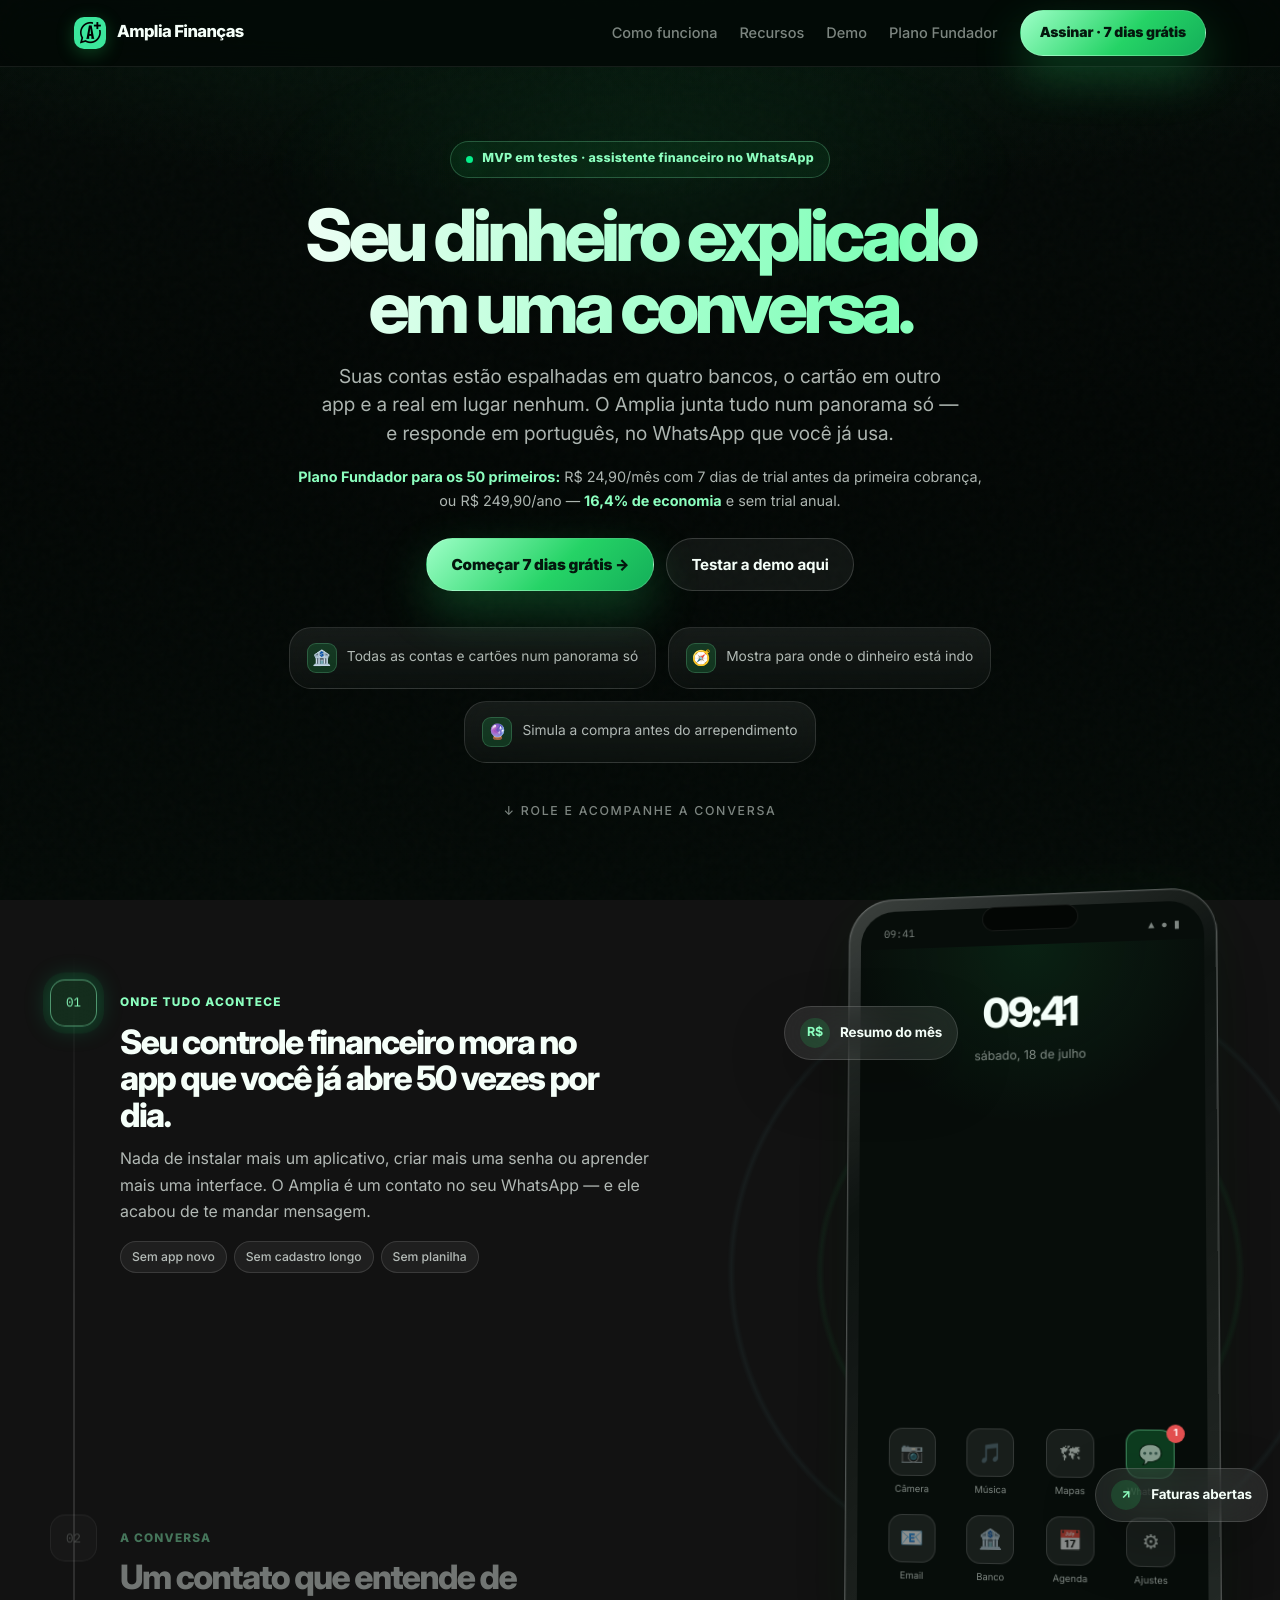
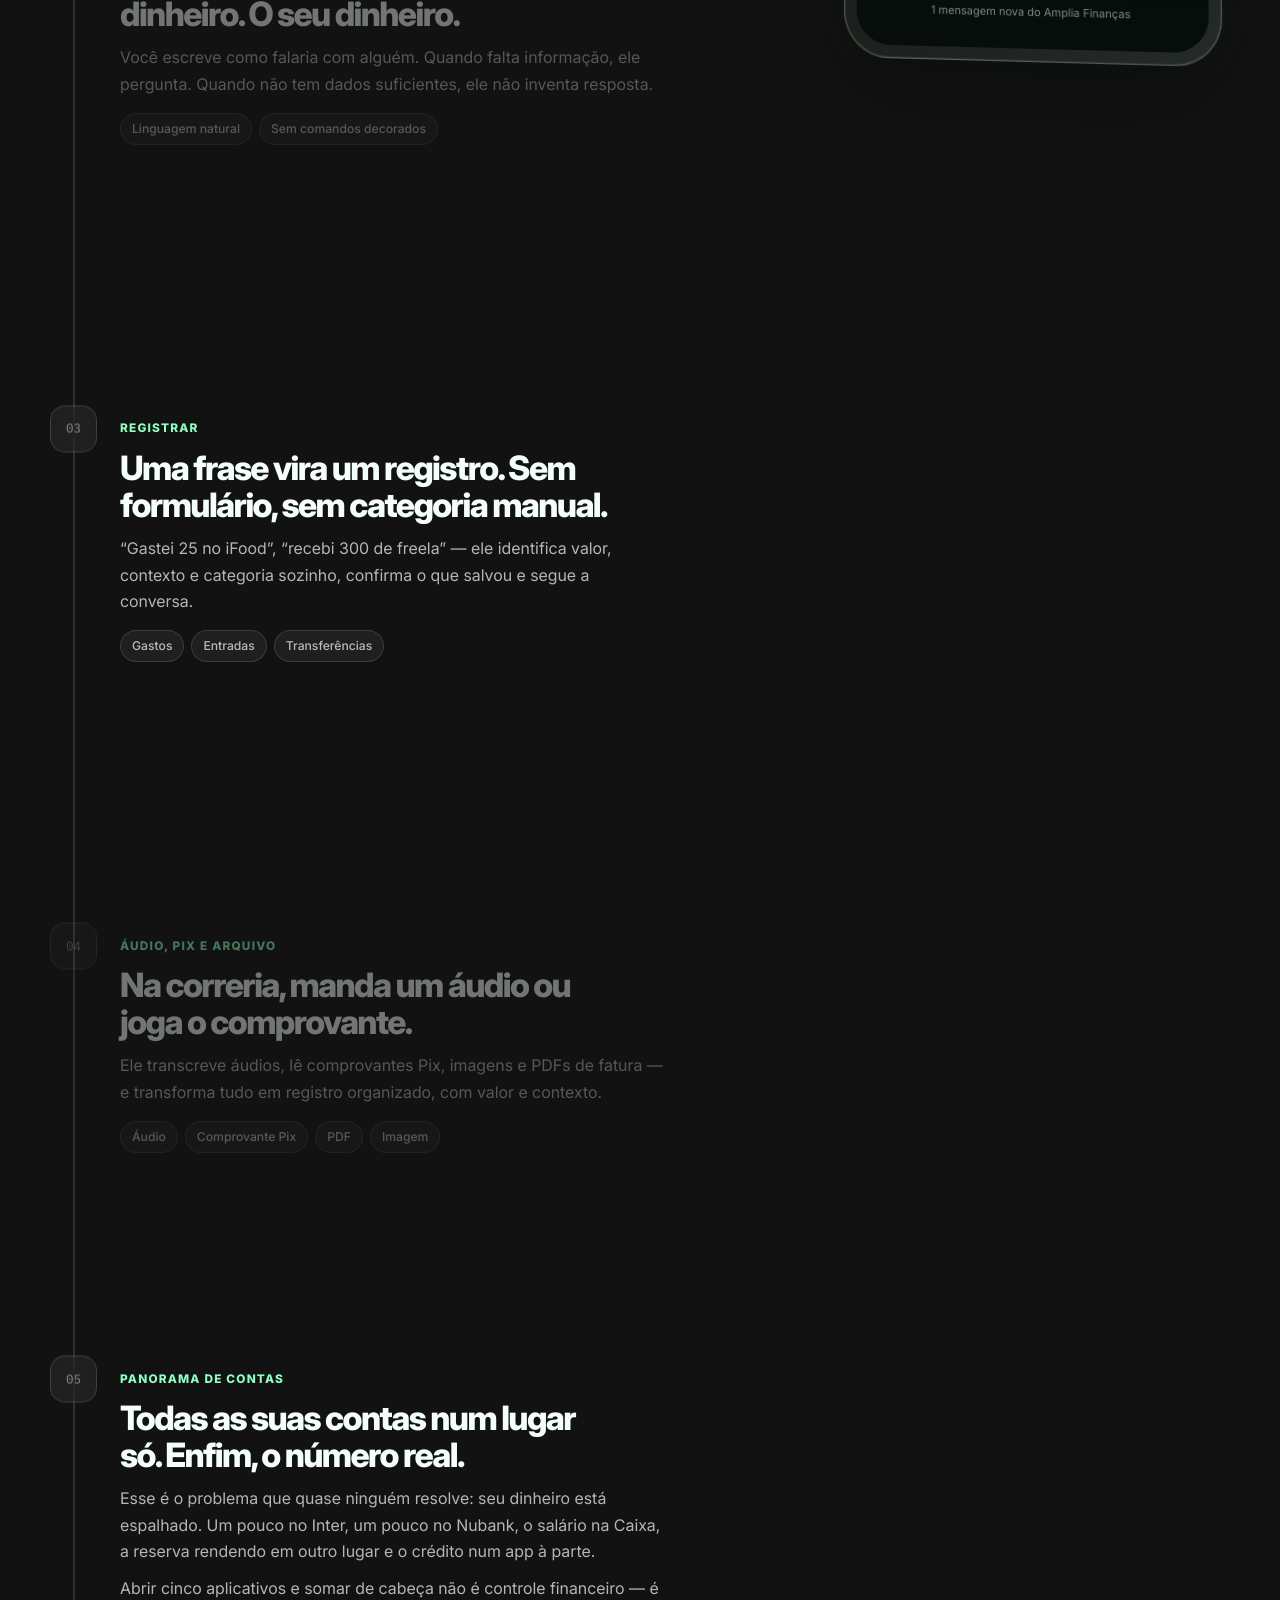
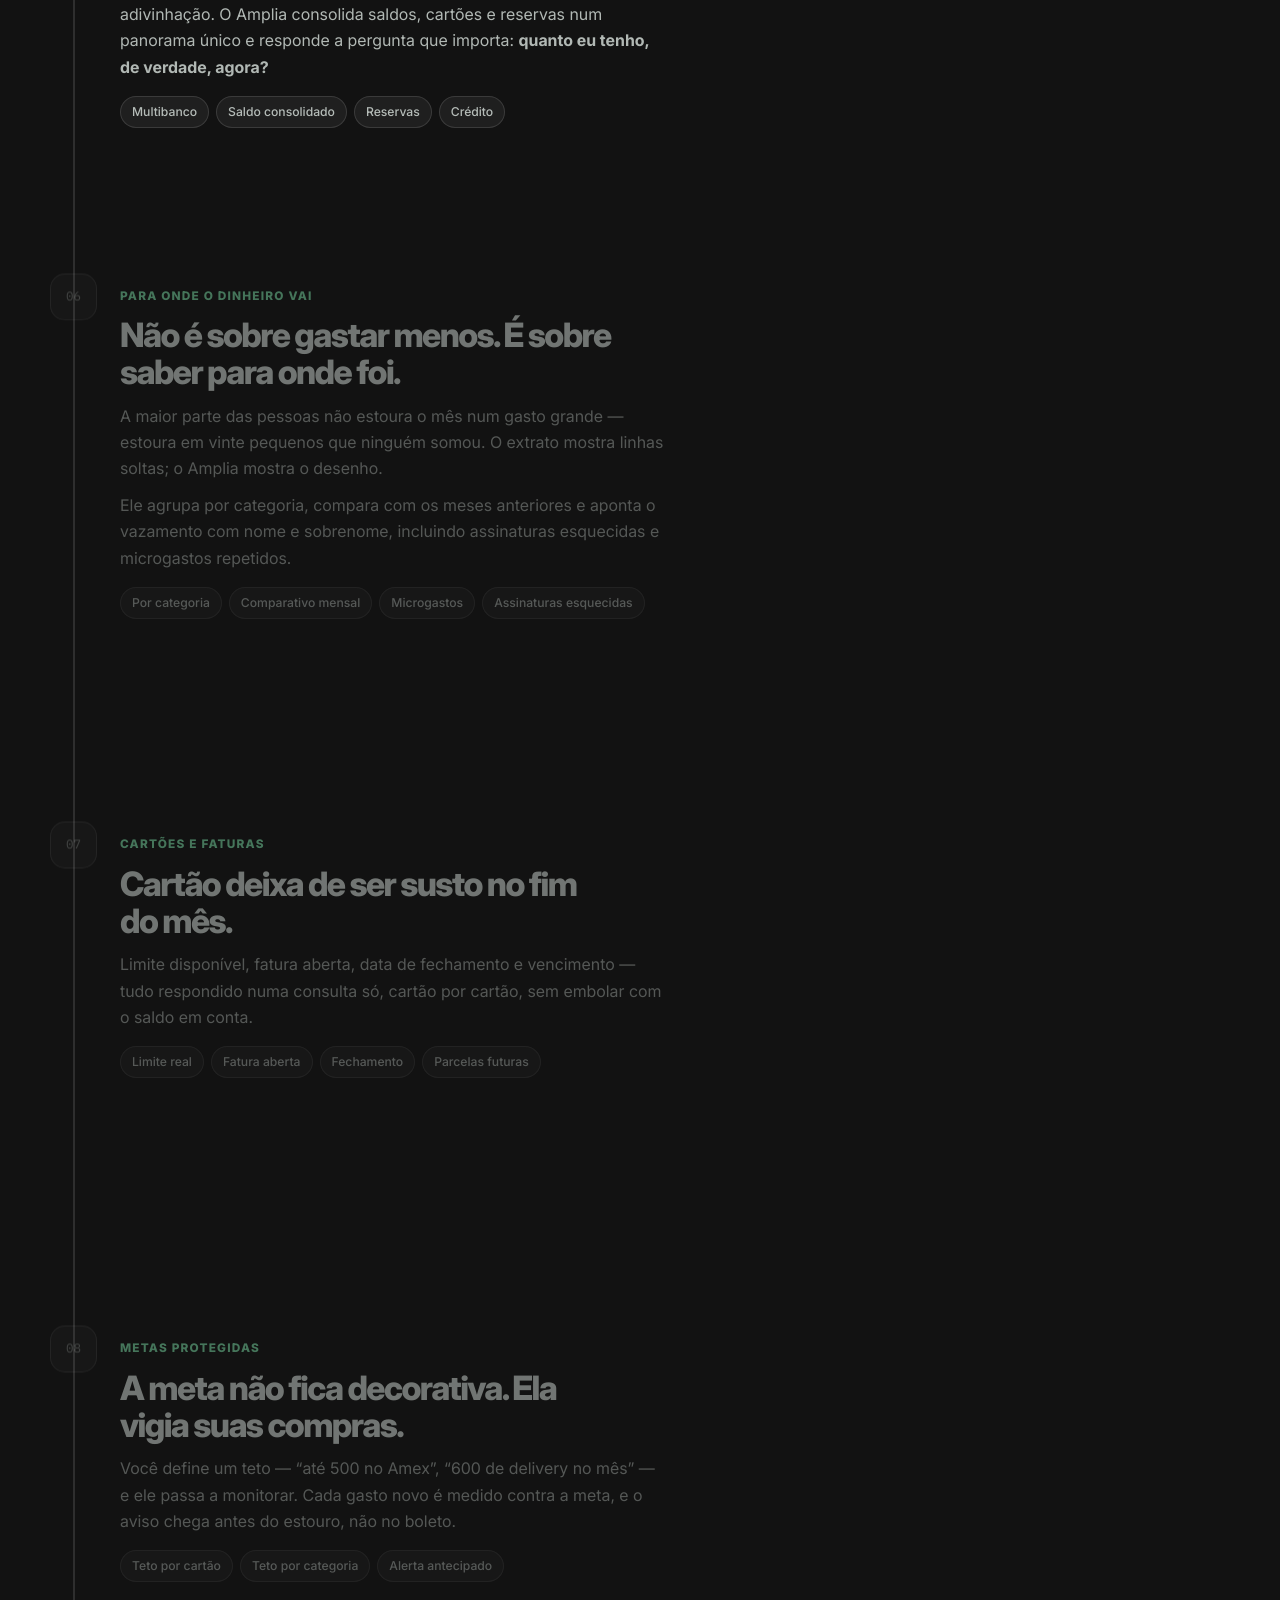
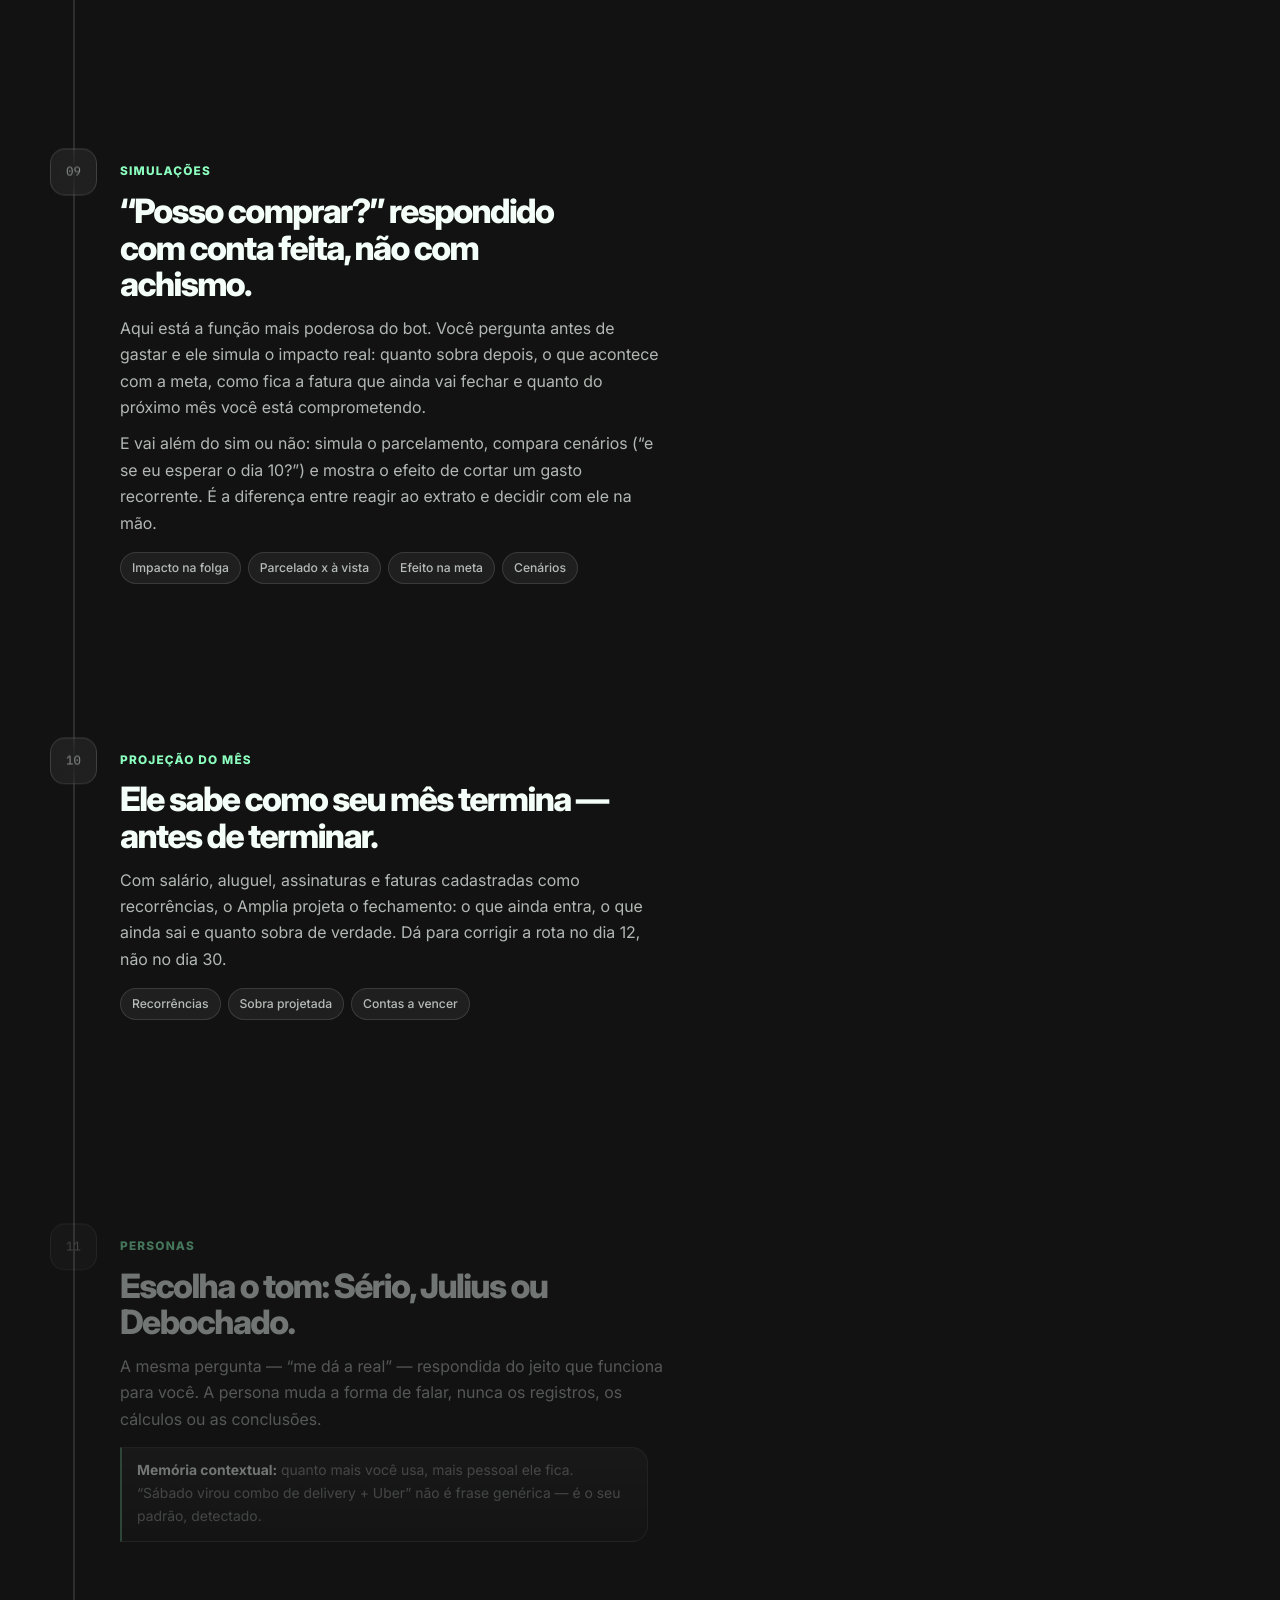
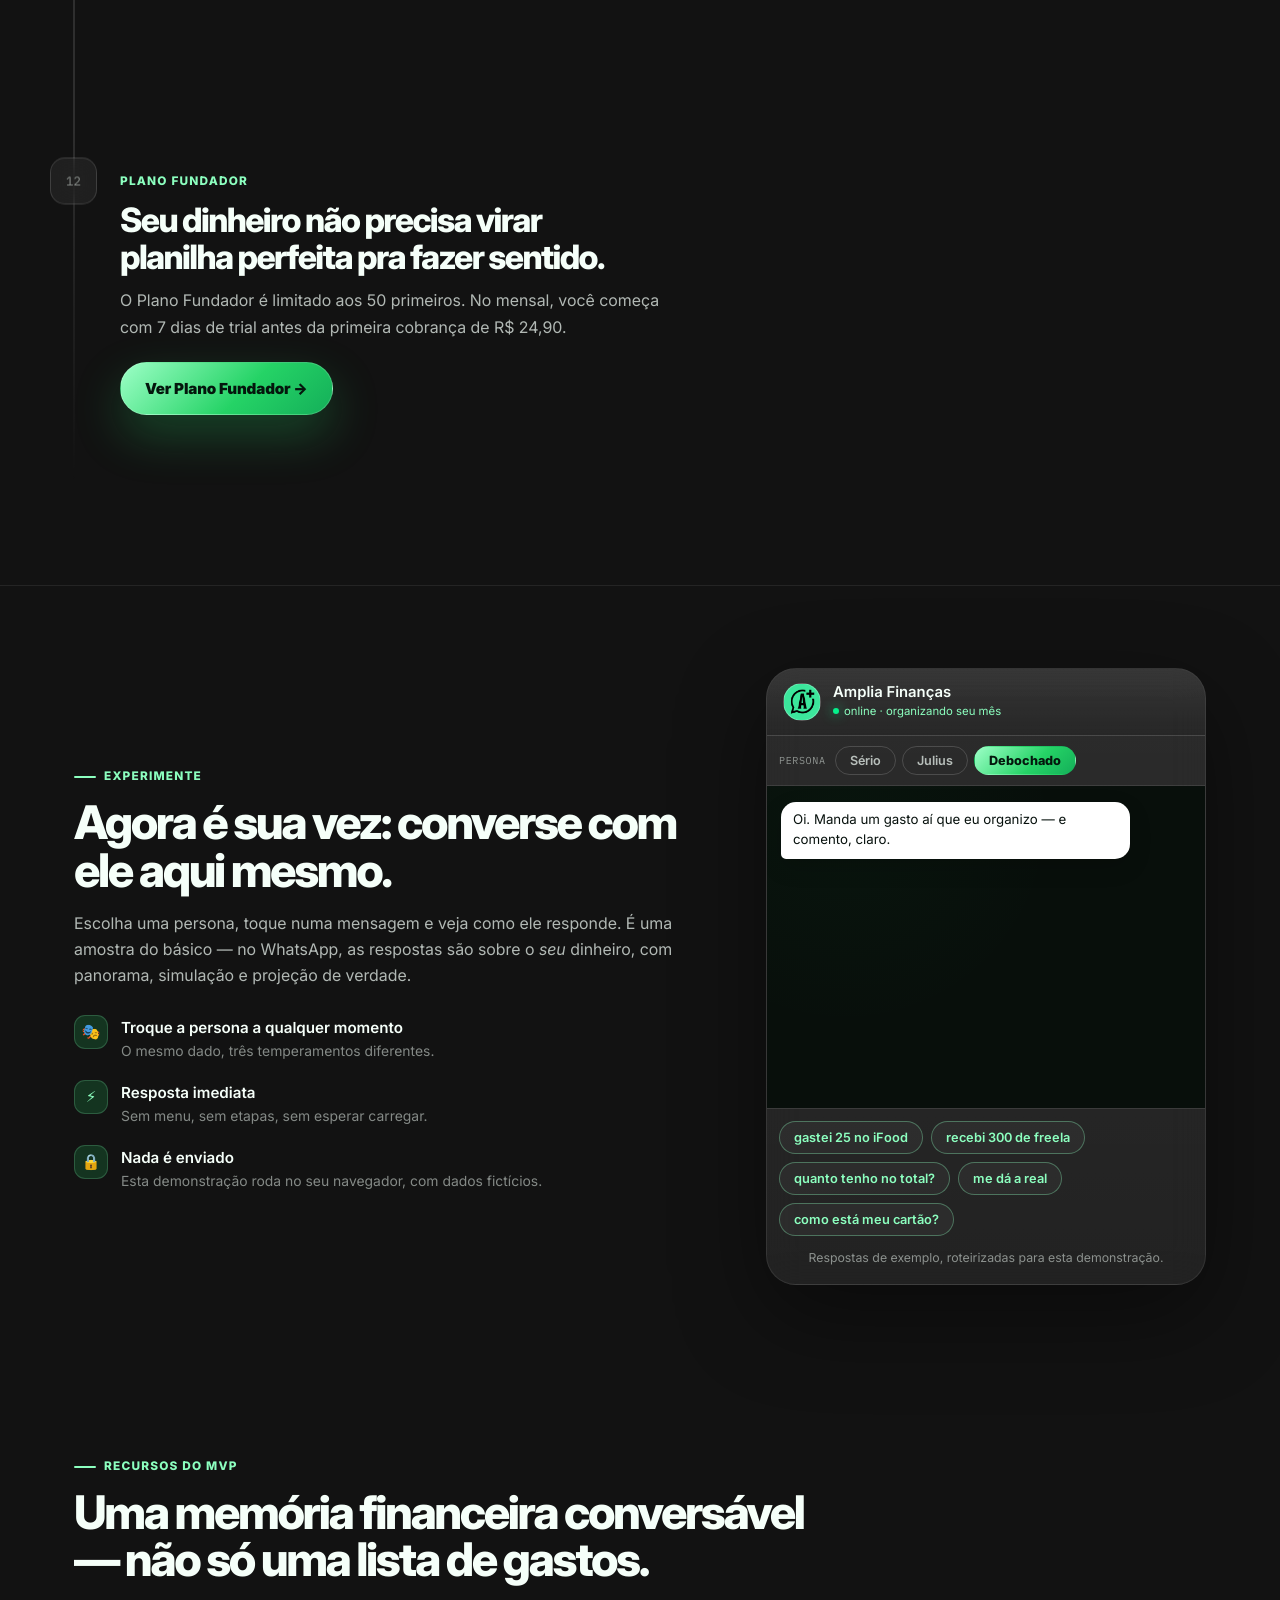
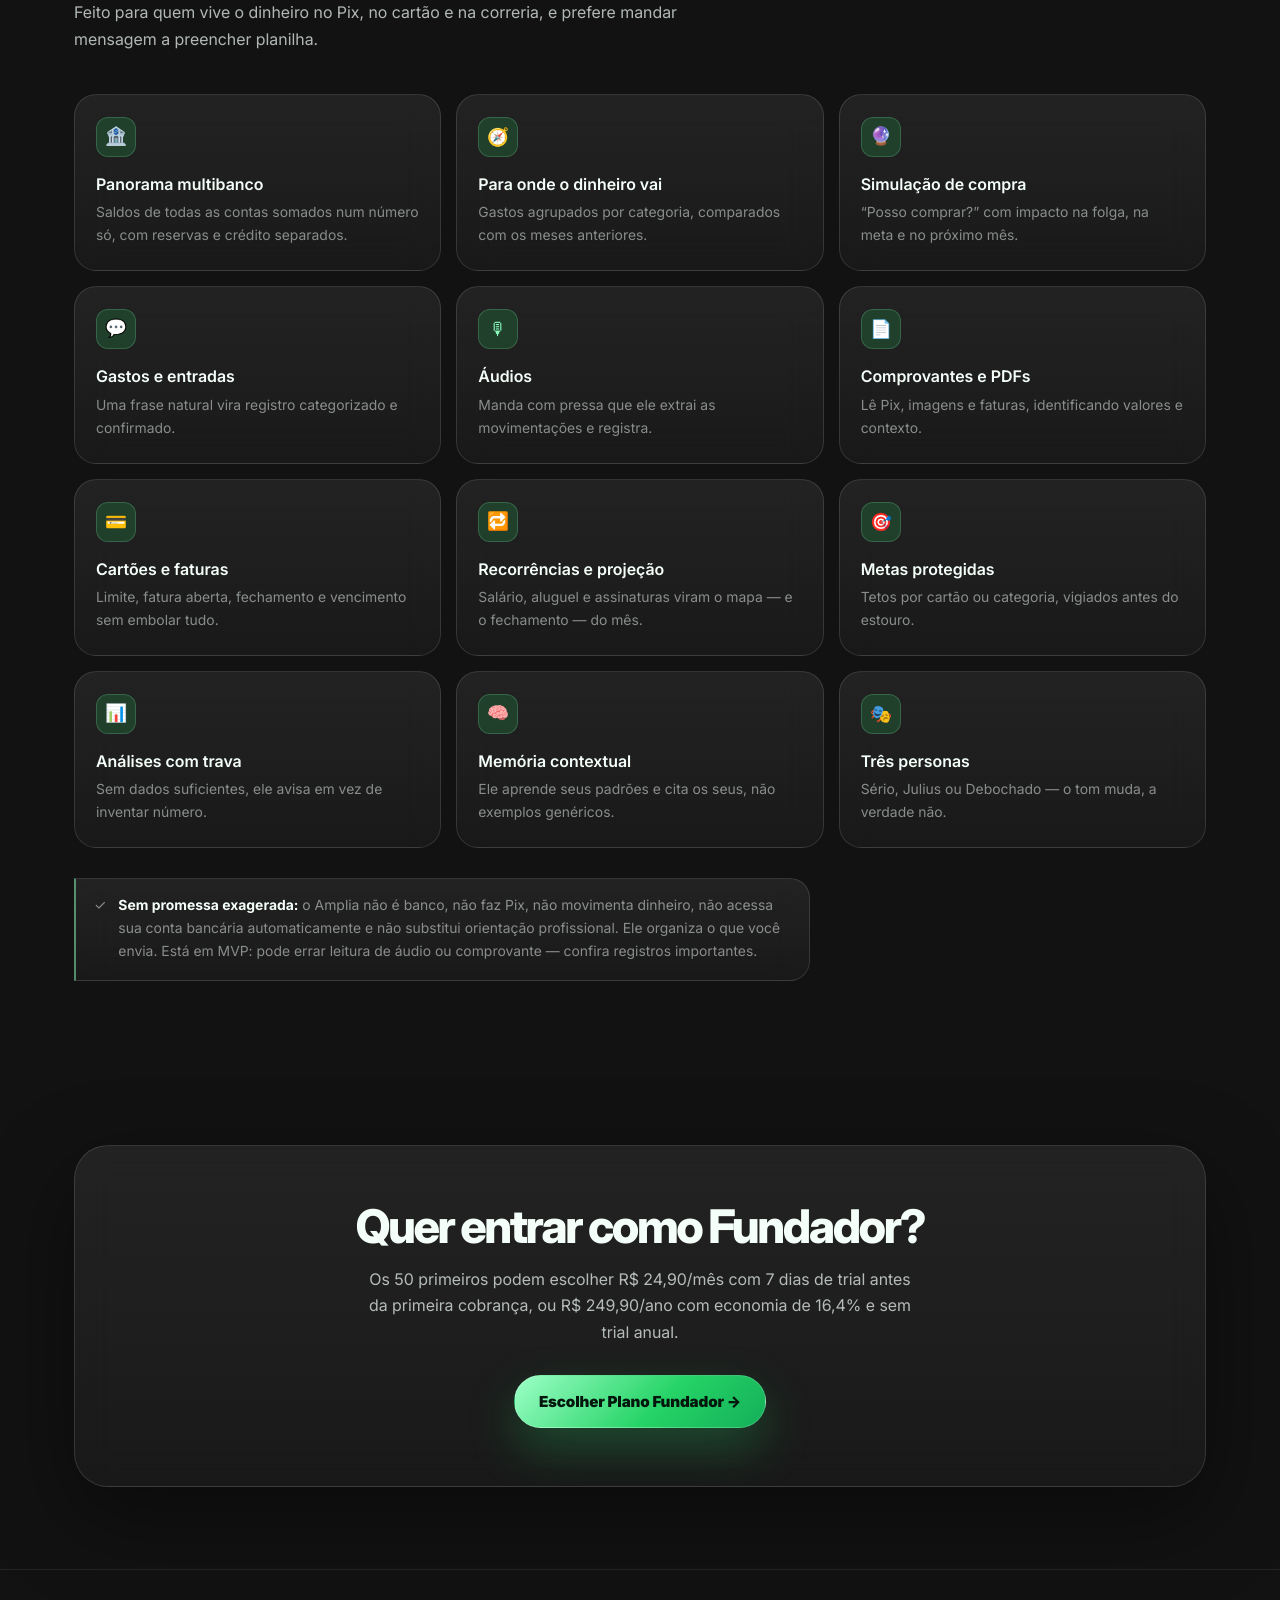
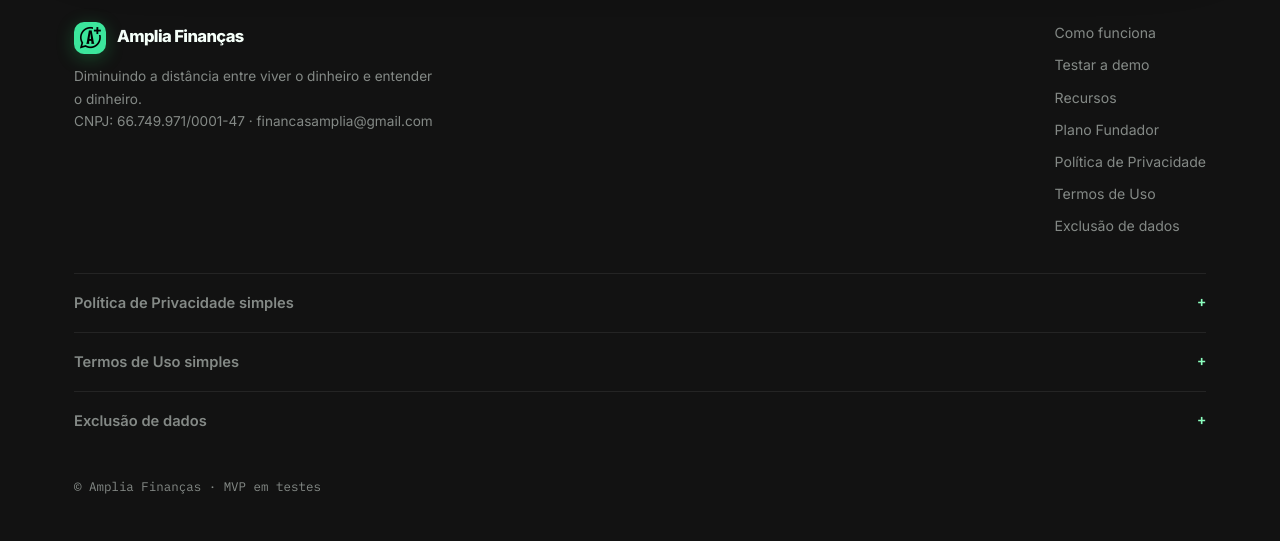
==== index.html @ 064e4b39 "Route homepage CTAs to Founder plan and expose trial" ====
<!DOCTYPE html>
<html lang="pt-BR">
<head>
<meta charset="UTF-8">
<meta name="viewport" content="width=device-width, initial-scale=1.0">
<title>Amplia Finanças — Seu dinheiro explicado no WhatsApp</title>
<meta name="description" content="Assistente financeiro no WhatsApp: junta suas contas num panorama só, mostra para onde o dinheiro vai e registra gastos por texto, áudio ou comprovante.">
<link rel="canonical" href="https://ampliafinancas.com.br/">
<meta name="robots" content="index,follow,max-image-preview:large,max-snippet:-1,max-video-preview:-1">
<meta name="theme-color" content="#07110d">
<meta name="color-scheme" content="dark">
<meta name="author" content="Amplia Finanças">
<meta name="format-detection" content="telephone=no">

<!-- ============ OPEN GRAPH (preview em WhatsApp, LinkedIn, Facebook) ============ -->
<meta property="og:type" content="website">
<meta property="og:site_name" content="Amplia Finanças">
<meta property="og:locale" content="pt_BR">
<meta property="og:url" content="https://ampliafinancas.com.br/">
<meta property="og:title" content="Amplia Finanças — Seu dinheiro explicado em uma conversa">
<meta property="og:description" content="Assistente financeiro no WhatsApp: junta suas contas num panorama só, mostra para onde o dinheiro vai e registra gastos por texto, áudio ou comprovante.">
<meta property="og:image" content="https://ampliafinancas.com.br/og-image.png">
<meta property="og:image:secure_url" content="https://ampliafinancas.com.br/og-image.png">
<meta property="og:image:type" content="image/png">
<meta property="og:image:width" content="1200">
<meta property="og:image:height" content="630">
<meta property="og:image:alt" content="Amplia Finanças — seu dinheiro explicado em uma conversa">

<!-- ============ TWITTER / X ============ -->
<meta name="twitter:card" content="summary_large_image">
<meta name="twitter:title" content="Amplia Finanças — Seu dinheiro explicado em uma conversa">
<meta name="twitter:description" content="Assistente financeiro no WhatsApp: junta suas contas num panorama só e registra gastos por texto, áudio ou comprovante.">
<meta name="twitter:image" content="https://ampliafinancas.com.br/og-image.png">
<meta name="twitter:image:alt" content="Amplia Finanças — seu dinheiro explicado em uma conversa">

<!-- ============ FAVICON / ÍCONES ============ -->
<link rel="icon" href="/favicon.ico" sizes="any">
<link rel="icon" type="image/png" sizes="32x32" href="/favicon-32x32.png">
<link rel="icon" type="image/png" sizes="16x16" href="/favicon-16x16.png">
<link rel="apple-touch-icon" sizes="180x180" href="/apple-touch-icon.png">
<link rel="manifest" href="/site.webmanifest">

<!-- ============ GOOGLE SEARCH CONSOLE ============ -->
<!-- TROCAR: cole aqui o código do método "Tag HTML" em search.google.com/search-console -->
<meta name="google-site-verification" content="COLE_SEU_CODIGO_AQUI">

<!-- ============ JSON-LD ============ -->
<script type="application/ld+json">
{
  "@context": "https://schema.org",
  "@graph": [
    {
      "@type": "Organization",
      "@id": "https://ampliafinancas.com.br/#organizacao",
      "name": "Amplia Finanças",
      "url": "https://ampliafinancas.com.br/",
      "logo": {
        "@type": "ImageObject",
        "url": "https://ampliafinancas.com.br/icon-512.png",
        "width": 512,
        "height": 512
      },
      "image": "https://ampliafinancas.com.br/og-image.png",
      "description": "Assistente financeiro pelo WhatsApp para organização de finanças pessoais e de micro-empreendedores.",
      "taxID": "66.749.971/0001-47",
      "address": {
        "@type": "PostalAddress",
        "addressCountry": "BR"
      },
      "contactPoint": {
        "@type": "ContactPoint",
        "contactType": "customer support",
        "url": "https://wa.me/5541988851444",
        "availableLanguage": ["pt-BR"]
      }
    },
    {
      "@type": "WebSite",
      "@id": "https://ampliafinancas.com.br/#site",
      "url": "https://ampliafinancas.com.br/",
      "name": "Amplia Finanças",
      "inLanguage": "pt-BR",
      "publisher": { "@id": "https://ampliafinancas.com.br/#organizacao" }
    },
    {
      "@type": "WebPage",
      "@id": "https://ampliafinancas.com.br/#pagina",
      "url": "https://ampliafinancas.com.br/",
      "name": "Amplia Finanças — Seu dinheiro explicado no WhatsApp",
      "description": "Assistente financeiro no WhatsApp: junta suas contas num panorama só, mostra para onde o dinheiro vai e registra gastos por texto, áudio ou comprovante.",
      "inLanguage": "pt-BR",
      "isPartOf": { "@id": "https://ampliafinancas.com.br/#site" },
      "about": { "@id": "https://ampliafinancas.com.br/#app" },
      "primaryImageOfPage": "https://ampliafinancas.com.br/og-image.png"
    },
    {
      "@type": "SoftwareApplication",
      "@id": "https://ampliafinancas.com.br/#app",
      "name": "Amplia Finanças",
      "applicationCategory": "FinanceApplication",
      "applicationSubCategory": "Assistente financeiro conversacional",
      "operatingSystem": "WhatsApp (Android, iOS, Web)",
      "url": "https://ampliafinancas.com.br/",
      "installUrl": "https://wa.me/5541988851444",
      "inLanguage": "pt-BR",
      "publisher": { "@id": "https://ampliafinancas.com.br/#organizacao" },
      "description": "Assistente financeiro que funciona dentro do WhatsApp. Registra gastos por texto, áudio, imagem ou comprovante, consolida contas e cartões num panorama único, acompanha metas e simula compras antes da decisão.",
      "screenshot": "https://ampliafinancas.com.br/og-image.png",
      "featureList": [
        "Registro de gastos por texto, áudio, imagem ou comprovante",
        "Panorama consolidado de contas e cartões",
        "Acompanhamento de para onde o dinheiro está indo",
        "Simulação de compra antes da decisão",
        "Metas que monitoram os gastos",
        "Projeção de como o mês termina",
        "Personas de atendimento: Sério, Julius e Debochado"
      ]
    }
  ]
}
</script>

<!-- ============ GOOGLE ANALYTICS 4 ============ -->
<!-- TROCAR: substitua G-XXXXXXXXXX pelo seu ID de métrica (Admin > Fluxos de dados) -->
<script async src="https://www.googletagmanager.com/gtag/js?id=G-XXXXXXXXXX"></script>
<script>
  window.dataLayer = window.dataLayer || [];
  function gtag(){dataLayer.push(arguments);}
  gtag('js', new Date());
  gtag('config', 'G-XXXXXXXXXX');
</script>

<!-- ============ MICROSOFT CLARITY ============ -->
<!-- TROCAR: substitua SEU_ID_CLARITY pelo Project ID em clarity.microsoft.com -->
<script type="text/javascript">
  (function(c,l,a,r,i,t,y){
    c[a]=c[a]||function(){(c[a].q=c[a].q||[]).push(arguments)};
    t=l.createElement(r);t.async=1;t.src="https://www.clarity.ms/tag/"+i;
    y=l.getElementsByTagName(r)[0];y.parentNode.insertBefore(t,y);
  })(window, document, "clarity", "script", "SEU_ID_CLARITY");
</script>
<link rel="preconnect" href="https://fonts.googleapis.com">
<link rel="preconnect" href="https://fonts.gstatic.com" crossorigin>
<link href="https://fonts.googleapis.com/css2?family=Inter:wght@400;500;600;700;800;900&family=IBM+Plex+Mono:wght@500;600&display=swap" rel="stylesheet">
<style>
:root{
  --logo:url('/icon-512.png');
  --bg:#07110d; --surface:#0d1c14; --surface-2:#122619;
  --line:#1f3b2a; --line-soft:#16301f;
  --ink:#eef7f1; --ink-2:#c8ddd0; --muted:#8aa596;
  --green:#3de394; --green-2:#26c97c; --green-dim:#1c9c5f; --green-ink:#032013;
  --bubble-user:#154f33; --bubble-bot:#14261c;
  --warn:#f0b23c;
  --display:Inter,system-ui,sans-serif;
  --body:"Inter",system-ui,sans-serif;
  --mono:"IBM Plex Mono",ui-monospace,monospace;
  --nav-h:66px;
}
*{margin:0;padding:0;box-sizing:border-box}
.logo{background-image:var(--logo);background-size:cover;background-position:center;background-repeat:no-repeat}
html{scroll-behavior:smooth}
body{
  background:var(--bg);color:var(--ink);font-family:var(--body);
  font-size:16px;line-height:1.65;-webkit-font-smoothing:antialiased;
  background-image:
    radial-gradient(60% 40% at 80% 0%,rgba(61,227,148,.07),transparent 65%),
    radial-gradient(50% 35% at 0% 30%,rgba(61,227,148,.04),transparent 60%);
  background-attachment:fixed;
}
::selection{background:var(--green);color:var(--green-ink)}
a{color:inherit}
img{max-width:100%;display:block}
.wrap{max-width:1180px;margin:0 auto;padding:0 24px}

/* ============ BOTÕES ============ */
.btn{
  display:inline-flex;align-items:center;justify-content:center;gap:9px;
  text-decoration:none;font-family:var(--body);font-weight:700;font-size:.95rem;
  padding:13px 24px;border-radius:999px;cursor:pointer;border:none;
  position:relative;z-index:1;isolation:isolate;
  transition:transform .16s,box-shadow .16s,background .16s;
}
.btn-primary{background:#32db8d;color:var(--green-ink);box-shadow:0 3px 14px rgba(0,0,0,.3)}
.btn-primary:hover{background:#4aeda0;transform:translateY(-2px);box-shadow:0 10px 28px rgba(61,227,148,.34)}
.btn-ghost{border:1px solid var(--line);color:var(--ink-2);background:transparent;font-weight:600}
.btn-ghost:hover{border-color:var(--green-dim);color:var(--green)}
.btn-sm{padding:10px 19px;font-size:.87rem}

/* ============ NAV ============ */
.nav{position:sticky;top:0;z-index:60;background:rgba(7,17,13,.95);backdrop-filter:blur(12px);border-bottom:1px solid var(--line-soft)}
.nav-inner{display:flex;align-items:center;justify-content:space-between;height:var(--nav-h)}
.brand{display:flex;align-items:center;gap:11px;text-decoration:none;font-family:var(--display);font-weight:700;font-size:1.04rem;letter-spacing:-.015em}
.brand img{width:32px;height:32px;border-radius:9px;box-shadow:0 3px 14px rgba(61,227,148,.22)}
.nav-links{display:flex;gap:22px;align-items:center}
.nav-links a:not(.btn){color:var(--muted);text-decoration:none;font-size:.91rem;font-weight:500;transition:color .15s}
.nav-links a:not(.btn):hover{color:var(--ink)}
@media(max-width:820px){.nav-links a:not(.btn){display:none}}

/* ============ HERO ============ */
.hero{padding:74px 0 26px;text-align:center;position:relative;overflow:hidden}
.hero::after{content:"";position:absolute;left:50%;top:-40px;transform:translateX(-50%);width:min(760px,92vw);height:330px;border-radius:50%;background:radial-gradient(closest-side,rgba(61,227,148,.11),transparent);filter:blur(10px);pointer-events:none;z-index:-1}
.badge{display:inline-flex;align-items:center;gap:9px;font-size:.78rem;font-weight:600;color:var(--green);background:rgba(61,227,148,.09);border:1px solid rgba(61,227,148,.28);padding:7px 15px;border-radius:999px;margin-bottom:22px}
.badge .pulse{width:7px;height:7px;border-radius:50%;background:var(--green);animation:pulse 2.2s infinite}
@keyframes pulse{0%{box-shadow:0 0 0 0 rgba(61,227,148,.55)}70%{box-shadow:0 0 0 9px rgba(61,227,148,0)}100%{box-shadow:0 0 0 0 rgba(61,227,148,0)}}
h1{font-family:var(--display);font-weight:800;font-size:clamp(2.05rem,4.8vw,3.5rem);line-height:1.09;letter-spacing:-.03em;margin:0 auto 18px;max-width:21ch}
h1 em{font-style:normal;color:var(--green)}
.hero-sub{color:var(--ink-2);max-width:40rem;margin:0 auto 30px;font-size:1.04rem}
.hero-offer{color:var(--ink-2);max-width:44rem;margin:-12px auto 24px;font-size:.9rem}
.hero-offer strong{color:var(--mint)}
.hero-ctas{display:flex;gap:12px;justify-content:center;flex-wrap:wrap;margin-bottom:36px}
.trust{display:flex;gap:12px;justify-content:center;flex-wrap:wrap;max-width:54rem;margin:0 auto}
.trust-item{display:flex;align-items:center;gap:10px;background:rgba(13,28,20,.72);border:1px solid var(--line-soft);border-radius:14px;padding:12px 16px;font-size:.86rem;color:var(--ink-2);text-align:left}
.trust-item .ic{width:30px;height:30px;border-radius:9px;background:rgba(61,227,148,.12);display:grid;place-items:center;font-size:.95rem;flex:none}
.scroll-cue{font-size:.77rem;letter-spacing:.14em;text-transform:uppercase;color:var(--muted);margin-top:38px;font-weight:500;animation:cue 2.2s ease-in-out infinite}
@keyframes cue{0%,100%{opacity:.35;transform:translateY(0)}50%{opacity:.9;transform:translateY(5px)}}

/* ============ TOUR ============ */
.scrolly{display:grid;grid-template-columns:minmax(0,1fr) 400px;gap:70px;align-items:start;padding:34px 0 40px}
.steps{grid-column:1;grid-row:1;position:relative;padding-left:70px}
.steps::before{content:"";position:absolute;left:23px;top:60px;bottom:60px;width:2px;background:linear-gradient(180deg,transparent,var(--line) 6%,var(--line) 94%,transparent)}
.step{min-height:56vh;display:flex;flex-direction:column;justify-content:center;padding:5.5vh 0;opacity:.42;transition:opacity .4s ease}
.step.on{opacity:1}
.step-head{display:flex;align-items:center;gap:12px;margin-bottom:12px;position:relative}
.num{position:absolute;left:-70px;top:50%;transform:translateY(-50%);width:47px;height:47px;border-radius:15px;background:var(--surface);border:1px solid var(--line);display:grid;place-items:center;font-family:var(--mono);font-size:.78rem;color:var(--muted);transition:all .35s ease}
.step.on .num{border-color:var(--green);color:var(--green);background:rgba(61,227,148,.1);box-shadow:0 0 0 7px rgba(61,227,148,.05)}
.kicker{font-size:.79rem;font-weight:600;letter-spacing:.05em;text-transform:uppercase;color:var(--green)}
.step h2{font-family:var(--display);font-weight:700;font-size:clamp(1.32rem,2.4vw,1.78rem);letter-spacing:-.022em;line-height:1.28;margin-bottom:11px;max-width:26ch}
.step p{color:var(--ink-2);max-width:34rem;font-size:.97rem}
.step p + p{margin-top:10px}
.step .note{margin-top:15px;font-size:.87rem;color:var(--muted);background:var(--surface);border:1px solid var(--line-soft);border-left:2px solid var(--green-dim);border-radius:0 12px 12px 0;padding:12px 15px;max-width:33rem}
.step .note strong{color:var(--ink)}
.step-tags{display:flex;flex-wrap:wrap;gap:7px;margin-top:16px}
.step-tags span{font-size:.76rem;font-weight:500;color:var(--muted);border:1px solid var(--line-soft);background:rgba(18,38,25,.5);padding:5px 11px;border-radius:999px}
.step-media{display:none}

/* ============ CELULAR ============ */
.phone-wrap{grid-column:2;grid-row:1;position:sticky;top:calc(var(--nav-h) + 26px);height:calc(100vh - var(--nav-h) - 52px);display:flex;align-items:center;justify-content:center}
.phone{width:100%;max-width:376px;aspect-ratio:9/18.4;position:relative;background:#020806;border:1px solid #24432f;border-radius:44px;box-shadow:0 45px 110px rgba(0,0,0,.65),0 0 60px rgba(61,227,148,.06),inset 0 0 0 6px #0a1610,inset 0 1px 0 rgba(255,255,255,.06);overflow:hidden}
.notch{position:absolute;top:11px;left:50%;transform:translateX(-50%);width:98px;height:25px;background:#020806;border-radius:999px;z-index:12;border:1px solid #17291e}
.screen{position:absolute;inset:6px;border-radius:38px;overflow:hidden;background:var(--bg)}
.scene{position:absolute;inset:0;display:flex;flex-direction:column;opacity:0;pointer-events:none;transition:opacity .35s ease}
.scene.show{opacity:1}
.statusbar{display:flex;justify-content:space-between;align-items:center;padding:15px 24px 6px;font-family:var(--mono);font-size:.67rem;color:var(--muted);flex:none}
.home{flex:1;display:flex;flex-direction:column;padding:6px 20px 26px;background:radial-gradient(85% 45% at 50% 0%,rgba(61,227,148,.1),transparent 62%),var(--bg)}
.home-clock{font-family:var(--display);font-weight:800;font-size:2.6rem;letter-spacing:-.03em;text-align:center;margin-top:30px}
.home-date{text-align:center;color:var(--muted);font-size:.78rem;margin-bottom:auto}
.app-grid{display:grid;grid-template-columns:repeat(4,1fr);gap:16px 8px;margin-bottom:16px}
.app{display:flex;flex-direction:column;align-items:center;gap:6px;font-size:.59rem;color:var(--muted);text-align:center}
.app-icon{width:48px;height:48px;border-radius:14px;background:var(--surface-2);border:1px solid var(--line-soft);display:grid;place-items:center;font-size:1.2rem}
.app-wa{position:relative}
.app-wa .app-icon{background:#0f4028;border-color:var(--green-dim);animation:waPulse 1.9s ease-in-out infinite}
.app-wa .badge-n{position:absolute;top:-5px;right:2px;background:#e35050;color:#fff;font-size:.6rem;font-weight:700;width:18px;height:18px;border-radius:50%;display:grid;place-items:center}
@keyframes waPulse{0%,100%{box-shadow:0 0 0 0 rgba(61,227,148,.4)}50%{box-shadow:0 0 0 11px rgba(61,227,148,0)}}
.home-hint{text-align:center;font-size:.69rem;color:var(--muted)}
.wa-head{display:flex;align-items:center;gap:11px;padding:9px 15px;border-bottom:1px solid var(--line-soft);background:linear-gradient(180deg,rgba(61,227,148,.07),rgba(61,227,148,.02));flex:none}
.wa-back{color:var(--muted);font-size:1.15rem}
.wa-head img{width:38px;height:38px;border-radius:50%;border:1px solid var(--line)}
.wa-head-txt b{font-size:.9rem;font-weight:600;display:block;line-height:1.2}
.status{font-size:.71rem;color:var(--green);display:flex;align-items:center;gap:5px}
.status::before{content:"";width:6px;height:6px;border-radius:50%;background:var(--green)}
.chat{flex:1;overflow-y:auto;overscroll-behavior:contain;pointer-events:none;padding:14px 11px 22px;display:flex;flex-direction:column;gap:8px;background:radial-gradient(circle at 15% 15%,rgba(61,227,148,.04),transparent 45%),var(--bg);scrollbar-width:none}
.chat::-webkit-scrollbar{display:none}
.convo{display:flex;flex-direction:column;gap:8px;flex:none}
.wa-input{flex:none;display:flex;gap:8px;padding:10px 12px;border-top:1px solid var(--line-soft);background:var(--surface)}
.wa-input .field{flex:1;background:var(--surface-2);border:1px solid var(--line-soft);border-radius:999px;padding:9px 15px;font-size:.79rem;color:var(--muted)}
.wa-input .send{width:37px;height:37px;border-radius:50%;background:var(--green);color:var(--green-ink);display:grid;place-items:center;font-size:.9rem;flex:none}
.scene-cta{flex:1;display:flex;flex-direction:column;align-items:center;justify-content:center;gap:15px;padding:28px;text-align:center;background:radial-gradient(70% 45% at 50% 100%,rgba(61,227,148,.16),transparent 65%),var(--bg)}
.scene-cta img{width:104px;height:104px;border-radius:26px;box-shadow:0 18px 50px rgba(61,227,148,.3)}
.scene-cta b{font-family:var(--display);font-weight:700;font-size:1.1rem;line-height:1.3;max-width:16ch}
.scene-cta p{font-size:.78rem;color:var(--muted);max-width:24ch}

/* ============ BOLHAS / CARTÕES ============ */
.contact-card{align-self:center;text-align:center;padding:17px 22px;background:var(--surface);border:1px solid var(--line-soft);border-radius:18px}
.contact-card img{width:78px;height:78px;border-radius:50%;margin:0 auto 10px;border:2px solid var(--green);box-shadow:0 6px 22px rgba(61,227,148,.2)}
.contact-card b{font-family:var(--display);font-weight:700;font-size:.97rem;display:block}
.contact-card span{font-size:.7rem;color:var(--muted);font-family:var(--mono)}
.msg{max-width:85%;padding:9px 12px;border-radius:15px;font-size:.83rem;line-height:1.45;flex:none}
.msg .money{font-family:var(--mono);font-size:.79rem;color:var(--green)}
.msg-bot{align-self:flex-start;background:var(--bubble-bot);border:1px solid var(--line-soft);border-bottom-left-radius:5px}
.msg-user{align-self:flex-end;background:var(--bubble-user);border-bottom-right-radius:5px}
.msg-sys{align-self:center;font-family:var(--mono);font-size:.63rem;color:var(--muted);background:var(--surface-2);padding:4px 12px;border-radius:999px;border:1px solid var(--line-soft);margin-top:8px}
.msg-audio{display:flex;align-items:center;gap:9px;min-width:172px}
.msg-audio .play{width:25px;height:25px;border-radius:50%;background:var(--green);color:var(--green-ink);display:grid;place-items:center;font-size:.65rem;flex:none}
.wave{display:flex;gap:2px;align-items:center;height:17px}
.wave i{width:3px;border-radius:2px;background:var(--muted)}
.msg-doc{display:flex;align-items:center;gap:10px}
.msg-doc .doc-ic{width:33px;height:33px;border-radius:9px;background:rgba(61,227,148,.14);display:grid;place-items:center;font-size:1rem;flex:none}
.msg-doc small{display:block;color:var(--muted);font-size:.66rem;font-family:var(--mono)}
.msg-card{max-width:93%;padding:0;overflow:hidden;background:var(--surface);border:1px solid var(--line)}
.mc-top{padding:11px 13px 9px;border-bottom:1px solid var(--line-soft);display:flex;justify-content:space-between;align-items:center;gap:8px}
.mc-top b{font-size:.74rem;font-weight:600;letter-spacing:.04em;text-transform:uppercase;color:var(--muted)}
.mc-top .tag{font-size:.65rem;font-family:var(--mono);color:var(--green);background:rgba(61,227,148,.1);border:1px solid rgba(61,227,148,.25);padding:2px 8px;border-radius:999px;white-space:nowrap}
.mc-body{padding:11px 13px 13px;display:flex;flex-direction:column;gap:8px}
.row{display:flex;justify-content:space-between;align-items:center;font-size:.78rem;gap:8px}
.row .lbl{display:flex;align-items:center;gap:7px;color:var(--ink-2);min-width:0}
.row .dot{width:8px;height:8px;border-radius:3px;flex:none}
.row .val{font-family:var(--mono);font-size:.76rem;color:var(--ink);white-space:nowrap}
.mc-total{display:flex;justify-content:space-between;align-items:baseline;border-top:1px dashed var(--line);padding-top:9px;margin-top:2px}
.mc-total span{font-size:.74rem;color:var(--muted)}
.mc-total b{font-family:var(--mono);font-size:1rem;color:var(--green)}
.bar{display:flex;flex-direction:column;gap:4px}
.bar .bt{display:flex;justify-content:space-between;font-size:.74rem;color:var(--ink-2);gap:8px}
.bar .bt em{font-style:normal;font-family:var(--mono);color:var(--muted);font-size:.71rem;white-space:nowrap}
.track{height:6px;border-radius:99px;background:rgba(255,255,255,.05);overflow:hidden}
.fill{height:100%;border-radius:99px;background:linear-gradient(90deg,var(--green-dim),var(--green))}
.fill.warn{background:linear-gradient(90deg,#b8811f,var(--warn))}
.verdict{display:flex;align-items:center;gap:9px;padding:9px 11px;border-radius:11px;background:rgba(240,178,60,.09);border:1px solid rgba(240,178,60,.25);font-size:.78rem;color:#f5cf90}
.verdict.ok{background:rgba(61,227,148,.09);border-color:rgba(61,227,148,.25);color:#a9f0cd}
.delta{font-family:var(--mono);font-size:.76rem;white-space:nowrap}
.delta s{color:var(--muted);text-decoration:none;opacity:.7}
.delta b{color:var(--warn);font-weight:500}

/* ============ SEÇÕES ============ */
section{padding:82px 0}
.sec-head{margin-bottom:42px}
.sec-kicker{display:inline-flex;align-items:center;gap:8px;font-size:.79rem;font-weight:600;letter-spacing:.05em;text-transform:uppercase;color:var(--green);margin-bottom:13px}
.sec-kicker::before{content:"";width:22px;height:2px;background:var(--green);border-radius:2px}
h2.big{font-family:var(--display);font-weight:700;font-size:clamp(1.55rem,3.1vw,2.25rem);letter-spacing:-.025em;line-height:1.18;margin-bottom:14px;max-width:24ch}
.sec-sub{color:var(--ink-2);max-width:38rem}
.demo-sec{border-top:1px solid var(--line-soft)}
.demo-grid{display:grid;grid-template-columns:1fr 440px;gap:56px;align-items:center}
.demo-points{display:flex;flex-direction:column;gap:16px;margin-top:26px}
.dp{display:flex;gap:13px;align-items:flex-start}
.dp .ic{width:34px;height:34px;border-radius:11px;background:rgba(61,227,148,.1);border:1px solid rgba(61,227,148,.2);display:grid;place-items:center;font-size:.95rem;flex:none}
.dp b{display:block;font-size:.95rem;font-weight:600;margin-bottom:1px}
.dp p{font-size:.87rem;color:var(--muted)}
.demo-card{background:linear-gradient(180deg,var(--surface-2),var(--surface));border:1px solid var(--line);border-radius:26px;box-shadow:0 30px 80px rgba(0,0,0,.5),0 0 50px rgba(61,227,148,.05);overflow:hidden}
.demo-head{display:flex;align-items:center;gap:12px;padding:14px 16px;border-bottom:1px solid var(--line-soft);background:linear-gradient(180deg,rgba(61,227,148,.06),transparent)}
.demo-head img{width:38px;height:38px;border-radius:50%;border:1px solid var(--line)}
.demo-head b{font-size:.93rem;font-weight:600;display:block;line-height:1.2}
.personas{display:flex;gap:6px;padding:10px 12px;border-bottom:1px solid var(--line-soft);background:var(--surface);overflow-x:auto;scrollbar-width:none}
.personas::-webkit-scrollbar{display:none}
.persona-label{font-family:var(--mono);font-size:.63rem;letter-spacing:.06em;text-transform:uppercase;color:var(--muted);align-self:center;white-space:nowrap;margin-right:3px}
.persona-btn{font-family:var(--body);font-size:.79rem;font-weight:600;padding:6px 14px;border-radius:999px;white-space:nowrap;background:transparent;border:1px solid var(--line);color:var(--muted);cursor:pointer;transition:all .15s}
.persona-btn:hover{color:var(--ink)}
.persona-btn.active{background:var(--green);border-color:var(--green);color:var(--green-ink)}
.demo-chat{height:322px;overflow-y:auto;padding:16px 14px;display:flex;flex-direction:column;gap:8px;background:radial-gradient(circle at 20% 25%,rgba(61,227,148,.04),transparent 42%),var(--bg);scroll-behavior:smooth}
.demo-chat .msg{animation:pop .26s ease both}
@keyframes pop{from{opacity:0;transform:translateY(9px)}to{opacity:1;transform:none}}
.typing{align-self:flex-start;background:var(--bubble-bot);border:1px solid var(--line-soft);border-radius:15px;border-bottom-left-radius:5px;padding:12px 16px;display:flex;gap:5px}
.typing i{width:6px;height:6px;border-radius:50%;background:var(--muted);animation:blink 1.2s infinite}
.typing i:nth-child(2){animation-delay:.2s}
.typing i:nth-child(3){animation-delay:.4s}
@keyframes blink{0%,60%,100%{opacity:.25}30%{opacity:1}}
.chips{padding:12px;border-top:1px solid var(--line-soft);display:flex;flex-wrap:wrap;gap:8px;background:var(--surface)}
.chip{font-family:var(--body);font-size:.8rem;font-weight:500;padding:8px 14px;border-radius:999px;cursor:pointer;background:transparent;border:1px solid var(--green-dim);color:var(--green);transition:all .15s}
.chip:hover:not(:disabled){background:rgba(61,227,148,.12);transform:translateY(-1px)}
.chip:disabled{opacity:.38;cursor:default}
.demo-hint{text-align:center;font-size:.77rem;color:var(--muted);padding:0 12px 15px;background:var(--surface)}
.features{display:grid;grid-template-columns:repeat(3,1fr);gap:15px}
.feature{background:linear-gradient(180deg,var(--surface),rgba(13,28,20,.6));border:1px solid var(--line-soft);border-radius:18px;padding:22px 21px;transition:border-color .22s,transform .22s,box-shadow .22s}
.feature:hover{border-color:var(--green-dim);transform:translateY(-3px);box-shadow:0 14px 40px rgba(0,0,0,.35)}
.feature .ic{width:40px;height:40px;border-radius:12px;background:rgba(61,227,148,.1);border:1px solid rgba(61,227,148,.18);display:grid;place-items:center;font-size:1.1rem;margin-bottom:14px}
.feature b{display:block;font-family:var(--display);font-weight:600;font-size:1rem;margin-bottom:5px}
.feature p{font-size:.87rem;color:var(--muted)}
.honesty{margin-top:30px;display:flex;gap:12px;align-items:flex-start;font-size:.87rem;color:var(--muted);background:var(--surface);border:1px solid var(--line-soft);border-left:2px solid var(--green-dim);border-radius:0 14px 14px 0;padding:16px 18px;max-width:46rem}
.honesty strong{color:var(--ink)}
.cta-final{background:linear-gradient(180deg,var(--surface-2),var(--surface));border:1px solid var(--line);border-radius:26px;padding:58px 28px;text-align:center;position:relative;overflow:hidden}
.cta-final::before{content:"";position:absolute;inset:auto -20% -70%;height:130%;background:radial-gradient(50% 50% at 50% 100%,rgba(61,227,148,.15),transparent 70%);pointer-events:none}
.cta-final h2{margin:0 auto 14px}
.cta-final p{color:var(--ink-2);max-width:34rem;margin:0 auto 30px;position:relative}
footer{border-top:1px solid var(--line-soft);padding:52px 0 44px}
.foot-grid{display:flex;justify-content:space-between;gap:28px;flex-wrap:wrap;margin-bottom:34px}
.foot-brand{max-width:23rem}
.foot-brand .brand{margin-bottom:12px}
.foot-brand p{font-size:.85rem;color:var(--muted)}
.foot-links{display:flex;flex-direction:column;gap:9px;font-size:.88rem}
.foot-links a{color:var(--muted);text-decoration:none;transition:color .15s}
.foot-links a:hover{color:var(--green)}
.legal details{border-top:1px solid var(--line-soft)}
.legal summary{cursor:pointer;padding:17px 0;font-weight:600;font-size:.92rem;list-style:none;display:flex;justify-content:space-between;align-items:center;color:var(--muted);transition:color .15s}
.legal summary::-webkit-details-marker{display:none}
.legal summary:hover{color:var(--ink)}
.legal summary::after{content:"+";font-family:var(--mono);color:var(--green)}
.legal details[open] summary::after{content:"–"}
.legal-body{padding:0 0 26px;font-size:.86rem;color:var(--muted)}
.legal-body h3{font-size:.9rem;color:var(--ink);margin:18px 0 6px;font-weight:600}
.legal-body p{margin-bottom:9px}
.copy{font-size:.78rem;color:var(--muted);margin-top:26px;font-family:var(--mono)}

/* ============ MOBILE: sem celular fixo, conversa dentro de cada ponto ============ */
@media(max-width:940px){
  .demo-grid{grid-template-columns:1fr;gap:32px}
  .features{grid-template-columns:repeat(2,1fr)}
  section{padding:60px 0}
  .hero{padding:52px 0 18px}
  .trust{flex-direction:column;align-items:stretch;max-width:26rem}
  .hero-ctas .btn{flex:1;min-width:220px}
  .scroll-cue{margin-top:28px}
  .scrolly{display:block;padding:18px 0 10px}
  .phone-wrap{display:none}
  .steps{padding-left:0}
  .steps::before{display:none}
  .step{min-height:0;padding:30px 0;opacity:1;border-bottom:1px solid var(--line-soft)}
  .step:last-child{border-bottom:none}
  .step-head{gap:11px}
  .num{position:static;transform:none;width:38px;height:38px;border-radius:12px;font-size:.72rem;border-color:var(--green);color:var(--green);background:rgba(61,227,148,.09)}
  .step h2{max-width:none;font-size:1.35rem}
  .step p{max-width:none}
  .step-media{display:block}
  .mini{margin-top:20px;border:1px solid var(--line);border-radius:20px;overflow:hidden;background:var(--surface);box-shadow:0 16px 44px rgba(0,0,0,.4)}
  .mini-head{display:flex;align-items:center;gap:10px;padding:10px 14px;border-bottom:1px solid var(--line-soft);background:linear-gradient(180deg,rgba(61,227,148,.08),transparent)}
  .mini-head img{width:30px;height:30px;border-radius:50%;border:1px solid var(--line)}
  .mini-head b{font-size:.84rem;font-weight:600;display:block;line-height:1.2}
  .mini-head .status{font-size:.66rem}
  .mini-body{padding:14px 12px;display:flex;flex-direction:column;gap:8px;background:radial-gradient(circle at 15% 10%,rgba(61,227,148,.04),transparent 45%),var(--bg)}
  .mini-body .msg{max-width:88%;font-size:.85rem}
  .mini-body .msg-card{max-width:96%}
  .mini-phone{margin:22px auto 0;width:238px;aspect-ratio:9/16.2;position:relative;background:#020806;border:1px solid #24432f;border-radius:34px;box-shadow:0 26px 60px rgba(0,0,0,.55),inset 0 0 0 5px #0a1610;overflow:hidden}
  .mini-phone .notch{width:72px;height:19px;top:9px}
  .mini-phone .screen{inset:5px;border-radius:29px}
  .mini-phone .scene{opacity:1}
  .mini-phone .home-clock{font-size:1.9rem;margin-top:20px}
  .mini-phone .app-icon{width:42px;height:42px;font-size:1rem}
  .mini-phone .app{font-size:.54rem}
  .mini-phone .app-grid{gap:13px 5px}
  .mini-phone .statusbar{padding:11px 16px 4px;font-size:.6rem}
}
@media(max-width:620px){
  .features{grid-template-columns:1fr}
  .wrap{padding:0 18px}
  h1{font-size:2rem}
  .step h2{font-size:1.26rem}
}
@media(prefers-reduced-motion:reduce){
  *,*::before,*::after{animation:none!important;transition:none!important}
  html{scroll-behavior:auto}
}

/* ==================================================================
   IDENTIDADE VISUAL — paleta, vidro, grade, tipografia e balões
   ================================================================== */
:root{
  --bg:#050a07; --bg-2:#07110d;
  --surface:rgba(255,255,255,.055);
  --surface-2:rgba(255,255,255,.09);
  --line:rgba(255,255,255,.13);
  --line-soft:rgba(255,255,255,.08);
  --ink:#f5fff9;
  --ink-2:rgba(245,255,249,.7);
  --muted:rgba(245,255,249,.5);
  --green:#25d366; --mint:#8cffbf; --glow:#05f08b;
  --cyan:#82f7ff; --yellow:#ffd166;
  --display:Inter,ui-sans-serif,system-ui,-apple-system,"Segoe UI",sans-serif;
  --body:Inter,ui-sans-serif,system-ui,-apple-system,"Segoe UI",sans-serif;
  --ease:cubic-bezier(.2,.8,.2,1);
  --shadow:0 30px 90px rgba(0,0,0,.42);
}
body{
  background:
    radial-gradient(circle at 50% -20%, rgba(37,211,102,.26), transparent 34rem),
    radial-gradient(circle at 4% 30%, rgba(130,247,255,.10), transparent 28rem),
    radial-gradient(circle at 98% 20%, rgba(37,211,102,.16), transparent 26rem),
    linear-gradient(180deg,#07110d 0%,#050a07 38%,#07110d 100%);
  background-attachment:fixed;
  text-rendering:geometricPrecision;
  overflow-x:hidden;
}
body::before{
  content:"";position:fixed;inset:0;pointer-events:none;z-index:-2;
  background-image:
    linear-gradient(rgba(255,255,255,.035) 1px,transparent 1px),
    linear-gradient(90deg,rgba(255,255,255,.035) 1px,transparent 1px);
  background-size:72px 72px;
  mask-image:radial-gradient(circle at 50% 22%,#000,transparent 78%);
  -webkit-mask-image:radial-gradient(circle at 50% 22%,#000,transparent 78%);
}
body::after{
  content:"";position:fixed;inset:0;pointer-events:none;z-index:-1;opacity:.07;
  background:url("data:image/svg+xml,%3Csvg viewBox='0 0 160 160' xmlns='http://www.w3.org/2000/svg'%3E%3Cfilter id='n'%3E%3CfeTurbulence type='fractalNoise' baseFrequency='.85' numOctaves='3'/%3E%3C/filter%3E%3Crect width='100%25' height='100%25' filter='url(%23n)'/%3E%3C/svg%3E");
}
h1{
  font-family:var(--display);font-weight:800;
  font-size:clamp(2.5rem,6vw,4.3rem);line-height:.99;letter-spacing:-.062em;
  max-width:19ch;
  background:linear-gradient(100deg,#ffffff 0%,#c9ffe0 38%,#7dffb6 72%,#ffffff 100%);
  -webkit-background-clip:text;background-clip:text;color:transparent;
}
h1 em{font-style:normal;display:inline-block;padding-right:.05em;background:linear-gradient(100deg,#8cffbf,#05f08b 55%,#c9ffe0);-webkit-background-clip:text;background-clip:text;color:transparent}
.hero-sub{font-size:clamp(1.02rem,1.5vw,1.22rem);color:var(--ink-2);line-height:1.5}
h2.big{font-family:var(--display);font-weight:800;font-size:clamp(1.85rem,3.9vw,2.9rem);line-height:1.03;letter-spacing:-.052em}
.step h2{font-family:var(--display);font-weight:800;font-size:clamp(1.5rem,2.8vw,2.1rem);line-height:1.09;letter-spacing:-.048em;max-width:22ch}
.step p{color:var(--ink-2);font-size:1rem}
.kicker,.sec-kicker{color:var(--mint);font-weight:800;letter-spacing:.1em;font-size:.74rem}
.sec-kicker::before{background:var(--mint)}
.badge{background:rgba(37,211,102,.075);border:1px solid rgba(140,255,191,.24);color:var(--mint);font-weight:800;letter-spacing:.02em}
.badge .pulse{background:var(--glow);box-shadow:0 0 22px rgba(5,240,139,.9)}
.home-clock{font-family:var(--display);font-weight:800;letter-spacing:-.05em}
.btn{border:1px solid rgba(255,255,255,.16);font-weight:900;letter-spacing:-.01em;min-height:46px;overflow:hidden;transition:transform .25s var(--ease),box-shadow .25s var(--ease),border-color .25s var(--ease)}
.btn-primary{background:linear-gradient(135deg,#9dffc7,#25d366 58%,#14af59);color:#04170d;box-shadow:0 20px 48px rgba(37,211,102,.27)}
.btn-primary::after{content:"";position:absolute;inset:-80% -30%;z-index:-1;background:linear-gradient(90deg,transparent,rgba(255,255,255,.58),transparent);transform:translateX(-120%) rotate(18deg);transition:transform .7s var(--ease)}
.btn-primary:hover{background:linear-gradient(135deg,#b4ffd6,#2ee070 58%,#17c064);transform:translateY(-2px);box-shadow:0 26px 62px rgba(37,211,102,.34)}
.btn-primary:hover::after{transform:translateX(120%) rotate(18deg)}
.btn-ghost{background:rgba(255,255,255,.055);border:1px solid rgba(255,255,255,.16);color:var(--ink);font-weight:700}
.btn-ghost:hover{border-color:rgba(140,255,191,.34);color:var(--mint);box-shadow:0 18px 50px rgba(0,0,0,.18)}
.nav{background:rgba(5,10,7,.72);backdrop-filter:blur(22px) saturate(140%);border-bottom:1px solid rgba(255,255,255,.08)}
.brand{font-family:var(--display);font-weight:800;letter-spacing:-.035em}
.brand img{border-radius:10px;box-shadow:0 4px 18px rgba(37,211,102,.28)}
.trust-item,.feature,.mini,.honesty,.step .note,.demo-card,.cta-final,.contact-card{background:linear-gradient(180deg,rgba(255,255,255,.075),rgba(255,255,255,.032));border:1px solid rgba(255,255,255,.12);backdrop-filter:blur(18px)}
.trust-item{border-radius:22px;padding:15px 17px}.feature{border-radius:22px}.feature:hover{border-color:rgba(140,255,191,.32);box-shadow:0 22px 60px rgba(0,0,0,.3)}.demo-card{border-radius:30px;box-shadow:var(--shadow)}.mini{border-radius:26px;box-shadow:var(--shadow)}.cta-final{border-radius:34px;box-shadow:var(--shadow)}.honesty{border-left:2px solid rgba(140,255,191,.5);border-radius:0 20px 20px 0}.step .note{border-left:2px solid rgba(140,255,191,.5);border-radius:0 16px 16px 0}
.trust-item .ic,.feature .ic,.dp .ic{background:rgba(37,211,102,.18);border:1px solid rgba(140,255,191,.2);color:var(--mint)}
.step-tags span{background:rgba(255,255,255,.06);border:1px solid rgba(255,255,255,.12);color:var(--ink-2)}
.num{background:rgba(255,255,255,.06);border:1px solid rgba(255,255,255,.14);backdrop-filter:blur(14px)}
.step.on .num{border-color:rgba(140,255,191,.5);color:var(--mint);background:rgba(37,211,102,.14);box-shadow:0 0 0 7px rgba(37,211,102,.07),0 0 26px rgba(5,240,139,.25)}
.steps::before{background:linear-gradient(180deg,transparent,rgba(255,255,255,.12) 6%,rgba(255,255,255,.12) 94%,transparent)}
.phone-wrap{perspective:1400px}
.phone{padding:12px;border-radius:46px;background:linear-gradient(145deg,rgba(255,255,255,.26),rgba(255,255,255,.035) 32%,rgba(255,255,255,.16)),#07100c;border:1px solid rgba(255,255,255,.22);box-shadow:var(--shadow),0 0 70px rgba(37,211,102,.08),inset 0 0 0 1px rgba(255,255,255,.08);transform:rotateX(3deg) rotateY(-7deg);transition:transform .55s var(--ease)}
.phone:hover{transform:rotateX(0deg) rotateY(-2deg) translateY(-4px)}
.screen{inset:12px;border-radius:35px;background:#08120d}
.notch{background:#030604;border:1px solid rgba(255,255,255,.08)}
.orbit{position:absolute;left:50%;top:50%;width:660px;height:660px;margin:-330px 0 0 -330px;border-radius:50%;pointer-events:none;z-index:0;background:radial-gradient(circle at 50% 50%,transparent 0 44%,rgba(37,211,102,.13) 45%,transparent 46%),radial-gradient(circle at 50% 50%,transparent 0 63%,rgba(130,247,255,.09) 64%,transparent 65%);animation:orbitSpin 26s linear infinite}
@keyframes orbitSpin{to{transform:rotate(360deg)}}
.fchip{position:absolute;z-index:5;display:flex;align-items:center;gap:10px;padding:11px 15px;border-radius:999px;white-space:nowrap;background:rgba(255,255,255,.09);border:1px solid rgba(255,255,255,.14);backdrop-filter:blur(22px);box-shadow:0 22px 60px rgba(0,0,0,.22);color:var(--ink);font-size:.84rem;font-weight:700;letter-spacing:-.01em;animation:floaty 6s ease-in-out infinite}
.fchip i{width:30px;height:30px;border-radius:50%;display:grid;place-items:center;font-style:normal;font-size:.78rem;background:rgba(37,211,102,.18);color:var(--mint)}
.fchip-a{left:-46px;top:16%}.fchip-b{right:-38px;bottom:18%;animation-delay:-3s}@keyframes floaty{0%,100%{transform:translateY(0)}50%{transform:translateY(-9px)}}@media(max-width:1180px){.fchip{display:none}}
.chat,.demo-chat,.mini-body{background:radial-gradient(circle at 18% 12%,rgba(37,211,102,.05),transparent 46%),#0b1610}
.msg{color:#07110d;border:none;box-shadow:0 8px 22px rgba(0,0,0,.16)}.msg-bot{background:#ffffff;border:none;border-bottom-left-radius:5px}.msg-user{background:#d9fdd3;border:none;border-bottom-right-radius:5px}.msg .money{color:#0d8f4f;font-weight:600}.msg-sys{background:rgba(255,255,255,.08);border:1px solid rgba(255,255,255,.12);color:var(--mint);box-shadow:none}.msg-audio .play{background:#25d366;color:#fff}.msg-audio .wave i{background:rgba(7,17,13,.32)}.msg-doc .doc-ic{background:rgba(37,211,102,.16)}.msg-doc small{color:rgba(7,17,13,.5)}.typing{background:#fff;border:none;box-shadow:0 8px 22px rgba(0,0,0,.16)}.typing i{background:rgba(7,17,13,.35)}
.msg-card{background:#fff;border:1px solid rgba(7,17,13,.08)}.mc-top{border-bottom:1px solid rgba(7,17,13,.08)}.mc-top b{color:rgba(7,17,13,.5)}.mc-top .tag{color:#0d8f4f;background:rgba(37,211,102,.14);border:1px solid rgba(37,211,102,.3)}.msg-card .row .lbl{color:#1d2c25}.msg-card .row .val{color:#07110d}.msg-card .bar .bt{color:#1d2c25}.msg-card .bar .bt em{color:rgba(7,17,13,.55)}.msg-card .track{background:rgba(7,17,13,.1)}.msg-card .fill{background:linear-gradient(90deg,#14af59,#25d366)}.msg-card .fill.warn{background:linear-gradient(90deg,#dda12c,#ffd166)}.mc-total{border-top:1px dashed rgba(7,17,13,.16)}.mc-total span{color:rgba(7,17,13,.55)}.mc-total b{color:#0d8f4f}.verdict{background:rgba(255,209,102,.22);border:1px solid rgba(202,146,32,.45);color:#7a5410}.verdict.ok{background:rgba(37,211,102,.16);border:1px solid rgba(20,175,89,.4);color:#0b6b3c}.delta s{color:rgba(7,17,13,.45)}.delta b{color:#b7791a}
.wa-head,.mini-head,.demo-head{background:linear-gradient(180deg,rgba(255,255,255,.09),rgba(255,255,255,.02));border-bottom:1px solid rgba(255,255,255,.1)}.wa-head img,.mini-head img,.demo-head img{border:1px solid rgba(255,255,255,.25)}.status{color:var(--mint)}.status::before{background:var(--glow);box-shadow:0 0 12px rgba(5,240,139,.8)}.wa-input{background:rgba(255,255,255,.05);border-top:1px solid rgba(255,255,255,.1)}.wa-input .field{background:rgba(255,255,255,.07);border:1px solid rgba(255,255,255,.12)}.wa-input .send{background:linear-gradient(135deg,#9dffc7,#25d366 60%,#14af59);color:#04170d}.contact-card{border-radius:22px}.contact-card img{border:2px solid var(--mint);box-shadow:0 8px 26px rgba(37,211,102,.28)}.contact-card b{font-family:var(--display);font-weight:800;letter-spacing:-.03em}
.personas,.chips,.demo-hint{background:rgba(255,255,255,.04);border-color:rgba(255,255,255,.1)}.persona-btn{border:1px solid rgba(255,255,255,.16);color:var(--ink-2)}.persona-btn.active{background:linear-gradient(135deg,#9dffc7,#25d366 60%,#14af59);border-color:transparent;color:#04170d;font-weight:800}.chip{border:1px solid rgba(140,255,191,.34);color:var(--mint);background:rgba(255,255,255,.04);font-weight:600}.chip:hover:not(:disabled){background:rgba(37,211,102,.16);border-color:rgba(140,255,191,.6)}
.app-icon{background:rgba(255,255,255,.07);border:1px solid rgba(255,255,255,.12)}.app-wa .app-icon{background:rgba(37,211,102,.24);border-color:rgba(140,255,191,.4)}.home{background:radial-gradient(85% 45% at 50% 0%,rgba(37,211,102,.14),transparent 62%),#08120d}.scene-cta{background:radial-gradient(70% 45% at 50% 100%,rgba(37,211,102,.2),transparent 65%),#08120d}.scene-cta b{font-family:var(--display);font-weight:800;letter-spacing:-.035em}.scene-cta img{box-shadow:0 18px 50px rgba(37,211,102,.35)}
.legal summary::after{color:var(--mint)}.foot-links a:hover{color:var(--mint)}.cta-final::before{background:radial-gradient(50% 50% at 50% 100%,rgba(37,211,102,.2),transparent 70%)}
@media(max-width:940px){h1{font-size:clamp(2.05rem,8.6vw,2.9rem);letter-spacing:-.05em;max-width:none}h2.big{font-size:clamp(1.7rem,6.4vw,2.2rem)}.step h2{font-size:1.52rem;letter-spacing:-.04em;max-width:none}.orbit,.fchip{display:none}.mini-phone{background:linear-gradient(145deg,rgba(255,255,255,.24),rgba(255,255,255,.03) 32%,rgba(255,255,255,.14)),#07100c;border:1px solid rgba(255,255,255,.2);box-shadow:0 26px 60px rgba(0,0,0,.5),inset 0 0 0 1px rgba(255,255,255,.07)}}
:root{ --bg:#030805; --bg-2:#050b08; }
body{background:radial-gradient(130% 55% at 50% -12%, rgba(37,211,102,.12), transparent 62%),linear-gradient(180deg,#050b08 0%,#030705 46%,#040a07 100%);background-attachment:fixed}body::before{display:none}body::after{opacity:.02}.hero::after{background:radial-gradient(closest-side,rgba(37,211,102,.085),transparent);height:290px;filter:blur(6px)}.cta-final::before{background:radial-gradient(50% 50% at 50% 100%,rgba(37,211,102,.13),transparent 70%)}.orbit{background:radial-gradient(circle at 50% 50%,transparent 0 44%,rgba(37,211,102,.07) 45%,transparent 46%),radial-gradient(circle at 50% 50%,transparent 0 63%,rgba(130,247,255,.045) 64%,transparent 65%)}.nav{background:rgba(3,8,5,.82)}.phone{background:linear-gradient(145deg,rgba(255,255,255,.22),rgba(255,255,255,.03) 32%,rgba(255,255,255,.13)),#050b08;box-shadow:var(--shadow),0 0 60px rgba(37,211,102,.05),inset 0 0 0 1px rgba(255,255,255,.07)}.screen{background:#070d0a}.chat,.demo-chat,.mini-body{background:radial-gradient(circle at 18% 10%,rgba(37,211,102,.03),transparent 46%),#080f0b}.home{background:radial-gradient(85% 42% at 50% 0%,rgba(37,211,102,.1),transparent 62%),#070d0a}.scene-cta{background:radial-gradient(70% 42% at 50% 100%,rgba(37,211,102,.14),transparent 66%),#070d0a}
h1{max-width:24ch;text-wrap:balance;font-size:clamp(2.5rem,6.3vw,4.5rem);line-height:1.0;letter-spacing:-.064em;background:linear-gradient(100deg,#ffffff 0%,#eafff3 22%,#a7ffcf 52%,#7dffb6 72%,#ffffff 96%);-webkit-background-clip:text;background-clip:text;color:transparent}.brk{display:none}@media(min-width:700px){.brk{display:inline}}
</style>
</head>
<body id="top">
<nav class="nav"><div class="wrap nav-inner"><a class="brand" href="#top"><img class="logo" src="[data-uri]" alt="Logo Amplia Finanças">Amplia Finanças</a><div class="nav-links"><a href="#tour">Como funciona</a><a href="#recursos">Recursos</a><a href="#demo">Demo</a><a href="/assinar">Plano Fundador</a><a class="btn btn-primary btn-sm" href="/assinar">Assinar · 7 dias grátis</a></div></div></nav>

<header class="hero"><div class="wrap"><span class="badge"><span class="pulse"></span>MVP em testes · assistente financeiro no WhatsApp</span><h1>Seu dinheiro explicado <br class="brk">em uma conversa.</h1><p class="hero-sub">Suas contas estão espalhadas em quatro bancos, o cartão em outro app e a real em lugar nenhum. O Amplia junta tudo num panorama só — e responde em português, no WhatsApp que você já usa.</p><p class="hero-offer"><strong>Plano Fundador para os 50 primeiros:</strong> R$ 24,90/mês com 7 dias de trial antes da primeira cobrança, ou R$ 249,90/ano — <strong>16,4% de economia</strong> e sem trial anual.</p><div class="hero-ctas"><a class="btn btn-primary" href="/assinar">Começar 7 dias grátis →</a><a class="btn btn-ghost" href="#demo">Testar a demo aqui</a></div><div class="trust"><div class="trust-item"><span class="ic">🏦</span><span>Todas as contas e cartões num panorama só</span></div><div class="trust-item"><span class="ic">🧭</span><span>Mostra para onde o dinheiro está indo</span></div><div class="trust-item"><span class="ic">🔮</span><span>Simula a compra antes do arrependimento</span></div></div><div class="scroll-cue">↓ role e acompanhe a conversa</div></div></header>

<div class="wrap scrolly" id="tour"><div class="phone-wrap"><span class="orbit" aria-hidden="true"></span><span class="fchip fchip-a" aria-hidden="true"><i>R$</i>Resumo do mês</span><span class="fchip fchip-b" aria-hidden="true"><i>↗</i>Faturas abertas</span><div class="phone"><div class="notch"></div><div class="screen"><div class="scene" id="scene-home"></div><div class="scene" id="scene-wa"></div><div class="scene" id="scene-cta"></div></div></div></div><div class="steps" id="steps">
<div class="step" data-scene="home"><div class="step-head"><span class="num">01</span><span class="kicker">Onde tudo acontece</span></div><h2>Seu controle financeiro mora no app que você já abre 50 vezes por dia.</h2><p>Nada de instalar mais um aplicativo, criar mais uma senha ou aprender mais uma interface. O Amplia é um contato no seu WhatsApp — e ele acabou de te mandar mensagem.</p><div class="step-tags"><span>Sem app novo</span><span>Sem cadastro longo</span><span>Sem planilha</span></div><div class="step-media"></div></div>
<div class="step" data-scene="chat" data-block="intro"><div class="step-head"><span class="num">02</span><span class="kicker">A conversa</span></div><h2>Um contato que entende de dinheiro. O seu dinheiro.</h2><p>Você escreve como falaria com alguém. Quando falta informação, ele pergunta. Quando não tem dados suficientes, ele não inventa resposta.</p><div class="step-tags"><span>Linguagem natural</span><span>Sem comandos decorados</span></div><div class="step-media"></div></div>
<div class="step" data-scene="chat" data-block="registro"><div class="step-head"><span class="num">03</span><span class="kicker">Registrar</span></div><h2>Uma frase vira um registro. Sem formulário, sem categoria manual.</h2><p>“Gastei 25 no iFood”, “recebi 300 de freela” — ele identifica valor, contexto e categoria sozinho, confirma o que salvou e segue a conversa.</p><div class="step-tags"><span>Gastos</span><span>Entradas</span><span>Transferências</span></div><div class="step-media"></div></div>
<div class="step" data-scene="chat" data-block="midia"><div class="step-head"><span class="num">04</span><span class="kicker">Áudio, Pix e arquivo</span></div><h2>Na correria, manda um áudio ou joga o comprovante.</h2><p>Ele transcreve áudios, lê comprovantes Pix, imagens e PDFs de fatura — e transforma tudo em registro organizado, com valor e contexto.</p><div class="step-tags"><span>Áudio</span><span>Comprovante Pix</span><span>PDF</span><span>Imagem</span></div><div class="step-media"></div></div>
<div class="step" data-scene="chat" data-block="panorama"><div class="step-head"><span class="num">05</span><span class="kicker">Panorama de contas</span></div><h2>Todas as suas contas num lugar só. Enfim, o número real.</h2><p>Esse é o problema que quase ninguém resolve: seu dinheiro está espalhado. Um pouco no Inter, um pouco no Nubank, o salário na Caixa, a reserva rendendo em outro lugar e o crédito num app à parte.</p><p>Abrir cinco aplicativos e somar de cabeça não é controle financeiro — é adivinhação. O Amplia consolida saldos, cartões e reservas num panorama único e responde a pergunta que importa: <strong>quanto eu tenho, de verdade, agora?</strong></p><div class="step-tags"><span>Multibanco</span><span>Saldo consolidado</span><span>Reservas</span><span>Crédito</span></div><div class="step-media"></div></div>
<div class="step" data-scene="chat" data-block="paraonde"><div class="step-head"><span class="num">06</span><span class="kicker">Para onde o dinheiro vai</span></div><h2>Não é sobre gastar menos. É sobre saber para onde foi.</h2><p>A maior parte das pessoas não estoura o mês num gasto grande — estoura em vinte pequenos que ninguém somou. O extrato mostra linhas soltas; o Amplia mostra o desenho.</p><p>Ele agrupa por categoria, compara com os meses anteriores e aponta o vazamento com nome e sobrenome, incluindo assinaturas esquecidas e microgastos repetidos.</p><div class="step-tags"><span>Por categoria</span><span>Comparativo mensal</span><span>Microgastos</span><span>Assinaturas esquecidas</span></div><div class="step-media"></div></div>
<div class="step" data-scene="chat" data-block="cartao"><div class="step-head"><span class="num">07</span><span class="kicker">Cartões e faturas</span></div><h2>Cartão deixa de ser susto no fim do mês.</h2><p>Limite disponível, fatura aberta, data de fechamento e vencimento — tudo respondido numa consulta só, cartão por cartão, sem embolar com o saldo em conta.</p><div class="step-tags"><span>Limite real</span><span>Fatura aberta</span><span>Fechamento</span><span>Parcelas futuras</span></div><div class="step-media"></div></div>
<div class="step" data-scene="chat" data-block="metas"><div class="step-head"><span class="num">08</span><span class="kicker">Metas protegidas</span></div><h2>A meta não fica decorativa. Ela vigia suas compras.</h2><p>Você define um teto — “até 500 no Amex”, “600 de delivery no mês” — e ele passa a monitorar. Cada gasto novo é medido contra a meta, e o aviso chega antes do estouro, não no boleto.</p><div class="step-tags"><span>Teto por cartão</span><span>Teto por categoria</span><span>Alerta antecipado</span></div><div class="step-media"></div></div>
<div class="step" data-scene="chat" data-block="simulacao"><div class="step-head"><span class="num">09</span><span class="kicker">Simulações</span></div><h2>“Posso comprar?” respondido com conta feita, não com achismo.</h2><p>Aqui está a função mais poderosa do bot. Você pergunta antes de gastar e ele simula o impacto real: quanto sobra depois, o que acontece com a meta, como fica a fatura que ainda vai fechar e quanto do próximo mês você está comprometendo.</p><p>E vai além do sim ou não: simula o parcelamento, compara cenários (“e se eu esperar o dia 10?”) e mostra o efeito de cortar um gasto recorrente. É a diferença entre reagir ao extrato e decidir com ele na mão.</p><div class="step-tags"><span>Impacto na folga</span><span>Parcelado x à vista</span><span>Efeito na meta</span><span>Cenários</span></div><div class="step-media"></div></div>
<div class="step" data-scene="chat" data-block="projecao"><div class="step-head"><span class="num">10</span><span class="kicker">Projeção do mês</span></div><h2>Ele sabe como seu mês termina — antes de terminar.</h2><p>Com salário, aluguel, assinaturas e faturas cadastradas como recorrências, o Amplia projeta o fechamento: o que ainda entra, o que ainda sai e quanto sobra de verdade. Dá para corrigir a rota no dia 12, não no dia 30.</p><div class="step-tags"><span>Recorrências</span><span>Sobra projetada</span><span>Contas a vencer</span></div><div class="step-media"></div></div>
<div class="step" data-scene="chat" data-block="personas"><div class="step-head"><span class="num">11</span><span class="kicker">Personas</span></div><h2>Escolha o tom: Sério, Julius ou Debochado.</h2><p>A mesma pergunta — “me dá a real” — respondida do jeito que funciona para você. A persona muda a forma de falar, nunca os registros, os cálculos ou as conclusões.</p><p class="note"><strong>Memória contextual:</strong> quanto mais você usa, mais pessoal ele fica. “Sábado virou combo de delivery + Uber” não é frase genérica — é o seu padrão, detectado.</p><div class="step-media"></div></div>
<div class="step" data-scene="cta"><div class="step-head"><span class="num">12</span><span class="kicker">Plano Fundador</span></div><h2>Seu dinheiro não precisa virar planilha perfeita pra fazer sentido.</h2><p>O Plano Fundador é limitado aos 50 primeiros. No mensal, você começa com 7 dias de trial antes da primeira cobrança de R$ 24,90.</p><p style="margin-top:22px"><a class="btn btn-primary" href="/assinar">Ver Plano Fundador →</a></p></div>
</div></div>

<section class="demo-sec" id="demo"><div class="wrap"><div class="demo-grid"><div><div class="sec-kicker">Experimente</div><h2 class="big">Agora é sua vez: converse com ele aqui mesmo.</h2><p class="sec-sub">Escolha uma persona, toque numa mensagem e veja como ele responde. É uma amostra do básico — no WhatsApp, as respostas são sobre o <em>seu</em> dinheiro, com panorama, simulação e projeção de verdade.</p><div class="demo-points"><div class="dp"><span class="ic">🎭</span><div><b>Troque a persona a qualquer momento</b><p>O mesmo dado, três temperamentos diferentes.</p></div></div><div class="dp"><span class="ic">⚡</span><div><b>Resposta imediata</b><p>Sem menu, sem etapas, sem esperar carregar.</p></div></div><div class="dp"><span class="ic">🔒</span><div><b>Nada é enviado</b><p>Esta demonstração roda no seu navegador, com dados fictícios.</p></div></div></div></div><div class="demo-card"><div class="demo-head"><img class="logo" src="[data-uri]" alt="Logo Amplia Finanças"><div><b>Amplia Finanças</b><div class="status">online · organizando seu mês</div></div></div><div class="personas" role="tablist" aria-label="Escolher persona"><span class="persona-label">Persona</span><button class="persona-btn" data-persona="serio">Sério</button><button class="persona-btn" data-persona="julius">Julius</button><button class="persona-btn active" data-persona="debochado">Debochado</button></div><div class="demo-chat" id="demoChat" aria-live="polite"></div><div class="chips" id="demoChips"></div><div class="demo-hint">Respostas de exemplo, roteirizadas para esta demonstração.</div></div></div></div></section>

<section id="recursos"><div class="wrap"><div class="sec-head"><div class="sec-kicker">Recursos do MVP</div><h2 class="big">Uma memória financeira conversável — não só uma lista de gastos.</h2><p class="sec-sub">Feito para quem vive o dinheiro no Pix, no cartão e na correria, e prefere mandar mensagem a preencher planilha.</p></div><div class="features"><div class="feature"><span class="ic">🏦</span><b>Panorama multibanco</b><p>Saldos de todas as contas somados num número só, com reservas e crédito separados.</p></div><div class="feature"><span class="ic">🧭</span><b>Para onde o dinheiro vai</b><p>Gastos agrupados por categoria, comparados com os meses anteriores.</p></div><div class="feature"><span class="ic">🔮</span><b>Simulação de compra</b><p>“Posso comprar?” com impacto na folga, na meta e no próximo mês.</p></div><div class="feature"><span class="ic">💬</span><b>Gastos e entradas</b><p>Uma frase natural vira registro categorizado e confirmado.</p></div><div class="feature"><span class="ic">🎙</span><b>Áudios</b><p>Manda com pressa que ele extrai as movimentações e registra.</p></div><div class="feature"><span class="ic">📄</span><b>Comprovantes e PDFs</b><p>Lê Pix, imagens e faturas, identificando valores e contexto.</p></div><div class="feature"><span class="ic">💳</span><b>Cartões e faturas</b><p>Limite, fatura aberta, fechamento e vencimento sem embolar tudo.</p></div><div class="feature"><span class="ic">🔁</span><b>Recorrências e projeção</b><p>Salário, aluguel e assinaturas viram o mapa — e o fechamento — do mês.</p></div><div class="feature"><span class="ic">🎯</span><b>Metas protegidas</b><p>Tetos por cartão ou categoria, vigiados antes do estouro.</p></div><div class="feature"><span class="ic">📊</span><b>Análises com trava</b><p>Sem dados suficientes, ele avisa em vez de inventar número.</p></div><div class="feature"><span class="ic">🧠</span><b>Memória contextual</b><p>Ele aprende seus padrões e cita os seus, não exemplos genéricos.</p></div><div class="feature"><span class="ic">🎭</span><b>Três personas</b><p>Sério, Julius ou Debochado — o tom muda, a verdade não.</p></div></div><p class="honesty"><span>✓</span><span><strong>Sem promessa exagerada:</strong> o Amplia não é banco, não faz Pix, não movimenta dinheiro, não acessa sua conta bancária automaticamente e não substitui orientação profissional. Ele organiza o que você envia. Está em MVP: pode errar leitura de áudio ou comprovante — confira registros importantes.</span></p></div></section>

<section><div class="wrap"><div class="cta-final"><h2 class="big" style="margin-left:auto;margin-right:auto">Quer entrar como Fundador?</h2><p>Os 50 primeiros podem escolher R$ 24,90/mês com 7 dias de trial antes da primeira cobrança, ou R$ 249,90/ano com economia de 16,4% e sem trial anual.</p><a class="btn btn-primary" href="/assinar">Escolher Plano Fundador →</a></div></div></section>

<footer><div class="wrap"><div class="foot-grid"><div class="foot-brand"><a class="brand" href="#top"><img class="logo" src="[data-uri]" alt="Logo Amplia Finanças">Amplia Finanças</a><p>Diminuindo a distância entre viver o dinheiro e entender o dinheiro.<br>CNPJ: 66.749.971/0001-47 · financasamplia@gmail.com</p></div><div class="foot-links"><a href="#tour">Como funciona</a><a href="#demo">Testar a demo</a><a href="#recursos">Recursos</a><a href="/assinar">Plano Fundador</a><a href="#privacidade">Política de Privacidade</a><a href="#termos">Termos de Uso</a><a href="#exclusao-dados">Exclusão de dados</a></div></div><div class="legal"><details id="privacidade"><summary>Política de Privacidade simples</summary><div class="legal-body"><p>Esta política explica, de forma simples, como o Amplia Finanças trata os dados enviados durante o uso do assistente. <strong>Última atualização:</strong> 13 de maio de 2026.</p><h3>1. Quem somos</h3><p>O Amplia Finanças é um assistente financeiro em fase de testes criado para ajudar usuários a organizar informações financeiras enviadas por mensagem, áudio, imagem, comprovante ou documento. CNPJ: 66.749.971/0001-47.</p><h3>2. Quais dados podemos receber</h3><p>Podemos receber informações que você envia voluntariamente, como gastos, receitas, saldos informados, nomes de bancos/cartões, faturas, contas mensais, comprovantes, PDFs, imagens, áudios e mensagens de texto.</p><h3>3. Para que usamos esses dados</h3><p>Usamos os dados para interpretar mensagens, registrar informações financeiras, responder consultas, gerar resumos, melhorar a experiência do assistente e corrigir erros do produto.</p><h3>4. O que não fazemos</h3><p>Não somos banco, não movimentamos seu dinheiro, não realizamos Pix, não acessamos sua conta bancária automaticamente e não vendemos seus dados pessoais para terceiros.</p><h3>5. Compartilhamento com serviços técnicos</h3><p>Para funcionar, o produto pode usar serviços de infraestrutura, banco de dados, processamento de mensagens, inteligência artificial, hospedagem e envio/recebimento via WhatsApp. Esses serviços são usados apenas para operar e melhorar o assistente.</p><h3>6. Segurança</h3><p>Buscamos proteger as informações com boas práticas técnicas, mas nenhum sistema é 100% imune a falhas. Evite enviar senhas, códigos de autenticação, dados completos de cartão ou informações extremamente sensíveis.</p><h3>7. Seus direitos</h3><p>Você pode solicitar acesso, correção ou exclusão dos seus dados, quando aplicável. Para isso, entre em contato pelo e-mail de suporte informado nesta página.</p><h3>8. Dados de menores</h3><p>O produto não é destinado a crianças. Caso dados sejam enviados por engano, o responsável pode solicitar a remoção.</p><h3>9. Mudanças nesta política</h3><p>Esta política pode ser atualizada conforme o produto evoluir. A versão mais recente ficará disponível nesta página.</p><h3>10. Contato</h3><p>Para dúvidas ou solicitações sobre privacidade, entre em contato pelo e-mail: <strong>financasamplia@gmail.com</strong>.</p></div></details><details id="termos"><summary>Termos de Uso simples</summary><div class="legal-body"><p>Ao usar o Amplia Finanças, você concorda com estas condições básicas de uso.</p><h3>1. Uso do serviço</h3><p>O Amplia Finanças é um assistente em fase de testes para organizar informações financeiras enviadas voluntariamente pelo usuário por mensagem, áudio, imagem, comprovante ou documento.</p><h3>2. Limitações</h3><p>O serviço não é banco, não realiza transações financeiras, não faz Pix, não acessa sua conta bancária automaticamente e não substitui orientação financeira, contábil, jurídica ou profissional.</p><h3>3. Responsabilidade do usuário</h3><p>Você é responsável pelas informações que envia e pelas decisões tomadas com base nas respostas do assistente. Evite enviar senhas, códigos de autenticação, dados completos de cartão ou informações extremamente sensíveis.</p><h3>4. Fase de testes</h3><p>Como o produto está em MVP, podem ocorrer erros de interpretação, classificação, leitura de comprovantes ou cálculo. Sempre confira informações importantes antes de tomar decisões.</p><h3>5. Contato</h3><p>Para dúvidas sobre o uso do serviço, entre em contato pelo e-mail: <strong>financasamplia@gmail.com</strong>.</p></div></details><details id="exclusao-dados"><summary>Exclusão de dados</summary><div class="legal-body"><p>Você pode solicitar a exclusão dos seus dados vinculados ao Amplia Finanças.</p><h3>Como solicitar</h3><p>Envie um e-mail para <strong>financasamplia@gmail.com</strong> com o assunto <strong>“Exclusão de dados — Amplia Finanças”</strong>.</p><h3>O que informar</h3><p>Inclua o número de WhatsApp usado no atendimento e, se possível, uma breve confirmação de que deseja apagar os dados associados ao uso do assistente.</p><h3>O que será excluído</h3><p>Quando aplicável, serão removidos dados enviados voluntariamente durante o uso do assistente, como mensagens financeiras registradas, comprovantes processados, histórico de interações e dados associados ao perfil financeiro criado no MVP.</p><h3>Prazo</h3><p>A solicitação será analisada e processada em prazo razoável, respeitando obrigações legais, técnicas e de segurança que possam exigir retenção temporária de algumas informações.</p></div></details></div><p class="copy">© Amplia Finanças · MVP em testes</p></div></footer>

<script>
(function(){
  var PX='[data-uri]';
  var reduced=window.matchMedia('(prefers-reduced-motion: reduce)').matches;
  var deskQ=window.matchMedia('(min-width:941px)');
  function desktop(){return deskQ.matches;}
  var sceneHome=document.getElementById('scene-home');
  var sceneWa=document.getElementById('scene-wa');
  var sceneCta=document.getElementById('scene-cta');
  function sb(){return '<div class="statusbar"><span>09:41</span><span>▲ ● ▮</span></div>';}
  function wave(){var h=[6,10,14,9,16,12,7,13,17,10,6,12,15,8,11,14,7],s='';for(var i=0;i<h.length;i++)s+='<i style="height:'+h[i]+'px"></i>';return '<div class="wave">'+s+'</div>';}
  var HOME_HTML=(function(){var apps=['📷 Câmera','🎵 Música','🗺 Mapas','📧 Email','🏦 Banco','📅 Agenda','⚙️ Ajustes'],g='';for(var i=0;i<3;i++){var p=apps[i].split(' ');g+='<div class="app"><div class="app-icon">'+p[0]+'</div>'+p[1]+'</div>';}g+='<div class="app app-wa"><div class="app-icon">💬</div>WhatsApp<span class="badge-n">1</span></div>';for(var j=3;j<apps.length;j++){var q=apps[j].split(' ');g+='<div class="app"><div class="app-icon">'+q[0]+'</div>'+q[1]+'</div>';}return sb()+'<div class="home"><div class="home-clock">09:41</div><div class="home-date">sábado, 18 de julho</div><div class="app-grid">'+g+'</div><div class="home-hint">1 mensagem nova do Amplia Finanças</div></div>';})();
  sceneHome.innerHTML=HOME_HTML;
  sceneCta.innerHTML=sb()+'<div class="scene-cta"><img class="logo" src="'+PX+'" alt="Logo Amplia Finanças"><b>Pronto pra conversar com seu dinheiro?</b><p>Uma mensagem e o primeiro registro já acontece.</p></div>';
  function card(t,tag,body){return '<div class="msg msg-bot msg-card"><div class="mc-top"><b>'+t+'</b>'+(tag?'<span class="tag">'+tag+'</span>':'')+'</div><div class="mc-body">'+body+'</div></div>';}
  function row(c,l,v){return '<div class="row"><span class="lbl"><span class="dot" style="background:'+c+'"></span>'+l+'</span><span class="val">'+v+'</span></div>';}
  function bar(l,p,v,w){return '<div class="bar"><div class="bt"><span>'+l+'</span><em>'+v+'</em></div><div class="track"><div class="fill'+(w?' warn':'')+'" style="width:'+p+'%"></div></div></div>';}
  var CONVO=[
    {id:'intro',m:['<div class="msg msg-sys">Hoje, 09:41</div>','<div class="contact-card"><img class="logo" src="'+PX+'" alt="Logo Amplia Finanças"><b>Amplia Finanças</b><span>MVP em testes · assistente financeiro</span></div>','<div class="msg msg-bot">Oi! Eu sou o <b>Amplia</b>. Manda um gasto, uma entrada, um áudio ou um comprovante — eu organizo.</div>','<div class="msg msg-bot">E quando quiser entender alguma coisa, é só perguntar em português mesmo.</div>']},
    {id:'registro',m:['<div class="msg msg-sys">Registrar é uma frase</div>','<div class="msg msg-user">gastei 25 no iFood</div>','<div class="msg msg-bot">Registrado: <span class="money">R$ 25,00</span> no iFood. Categoria: alimentação.</div>','<div class="msg msg-bot">Mais um jantar patrocinado pela preguiça.</div>','<div class="msg msg-user">recebi 300 de freela</div>','<div class="msg msg-bot">Entrada registrada: <span class="money">R$ 300,00</span> de freela. Hoje o caixa veio trabalhar, não só sofrer.</div>']},
    {id:'midia',m:['<div class="msg msg-sys">Áudio, Pix e arquivo</div>','<div class="msg msg-user msg-audio"><span class="play">▶</span>'+wave()+'<span style="font-family:var(--mono);font-size:.67rem;color:rgba(7,17,13,.5)">0:07</span></div>','<div class="msg msg-user msg-doc"><span class="doc-ic">📄</span><span>isso foi material pro cliente João<small>comprovante-pix.pdf · 1 página</small></span></div>','<div class="msg msg-bot">Áudio e comprovante lidos. Registrei <span class="money">R$ 286,50</span> em material para o cliente João.</div>','<div class="msg msg-bot">Nem todo Pix precisa virar arqueologia no extrato.</div>']},
    {id:'panorama',m:['<div class="msg msg-sys">Panorama de contas</div>','<div class="msg msg-user">quanto eu tenho no total?</div>',card('Panorama de hoje','4 contas',row('#ff7a2f','Inter','R$ 620,40')+row('#8b5cf6','Nubank','R$ 158,20')+row('#2f7bff','Caixa · salário','R$ 1.240,00')+row('#3de394','Carteira','R$ 80,00')+'<div class="mc-total"><span>Disponível agora</span><b>R$ 2.098,60</b></div><div class="row" style="margin-top:4px"><span class="lbl" style="color:rgba(7,17,13,.5)">Reserva (fora da folga)</span><span class="val" style="color:rgba(7,17,13,.5)">R$ 1.500,00</span></div>'),'<div class="msg msg-bot">Espalhado em quatro lugares, seu dinheiro parecia menos do que é — e o da reserva parecia gastável.</div>']},
    {id:'paraonde',m:['<div class="msg msg-sys">Para onde o dinheiro foi</div>','<div class="msg msg-user">para onde meu dinheiro foi esse mês?</div>',card('Julho · por categoria','R$ 3.486',bar('Alimentação e delivery',38,'R$ 1.324')+bar('Cartão parcelado',21,'R$ 732')+bar('Transporte',17,'R$ 593')+bar('Assinaturas',12,'R$ 418')+bar('Outros',12,'R$ 419')),'<div class="msg msg-bot">Delivery subiu <span class="money">31%</span> contra junho. E tem <span class="money">R$ 39,90</span> de uma assinatura que você não usa desde março.</div>','<div class="msg msg-bot">Seu mês não caiu por azar. Caiu por repetição com carisma.</div>']},
    {id:'cartao',m:['<div class="msg msg-sys">Cartões e faturas</div>','<div class="msg msg-user">como está meu cartão?</div>',card('Nubank','fecha em 7 dias','<div class="row"><span class="lbl">Limite total</span><span class="val">R$ 3.000,00</span></div><div class="row"><span class="lbl">Fatura aberta</span><span class="val">R$ 812,40</span></div><div class="row"><span class="lbl">Parcelas futuras</span><span class="val">R$ 246,00</span></div>'+bar('Limite usado',27,'R$ 812 de R$ 3.000')+'<div class="row" style="color:rgba(7,17,13,.5)"><span class="lbl" style="color:rgba(7,17,13,.5)">Fecha dia 25 · Vence dia 10</span></div>'),'<div class="msg msg-bot">O roxinho ainda está comportado. O problema mora no parcelado que já está reservado pro mês que vem.</div>']},
    {id:'metas',m:['<div class="msg msg-sys">Metas protegidas</div>','<div class="msg msg-user">quero gastar até 500 no Amex</div>','<div class="msg msg-bot">Missão criada: teto de <span class="money">R$ 500,00</span>/mês no Amex. Vou avisar antes de estourar, não depois.</div>',card('Meta · Amex','12 dias restantes',bar('Usado até agora',56,'R$ 281 de R$ 500')+'<div class="row"><span class="lbl">Ritmo atual projeta</span><span class="val" style="color:#b7791a">R$ 604 no mês</span></div>'),'<div class="msg msg-bot">No ritmo de hoje, você estoura em <span class="money">R$ 104</span>. Ainda dá tempo de segurar.</div>']},
    {id:'simulacao',m:['<div class="msg msg-sys">Simulação de compra</div>','<div class="msg msg-user">posso comprar um tênis de 280?</div>',card('Simulação · R$ 280','à vista','<div class="row"><span class="lbl">Folga do mês</span><span class="delta"><s>R$ 423</s> → <b>R$ 143</b></span></div><div class="row"><span class="lbl">Meta do Amex</span><span class="delta"><s>56%</s> → <b>82%</b></span></div><div class="row"><span class="lbl">Fatura que fecha dia 25</span><span class="val">R$ 1.092,40</span></div><div class="verdict">⚠️ Dá, mas aperta os últimos 12 dias.</div>'),'<div class="msg msg-user">e se eu parcelar em 4x?</div>',card('Simulação · 4x de R$ 70','parcelado','<div class="row"><span class="lbl">Folga deste mês</span><span class="delta"><s>R$ 423</s> → <b>R$ 353</b></span></div><div class="row"><span class="lbl">Compromete até nov</span><span class="val">R$ 70/mês</span></div><div class="row"><span class="lbl">Parcelado já reservado</span><span class="val">R$ 316/mês</span></div><div class="verdict ok">✓ Cabe agora — mas soma ao seu parcelado fixo.</div>'),'<div class="msg msg-bot">Traduzindo: à vista dói hoje, parcelado dói baixinho até novembro. Compra se quiser, mas agora é decisão, não impulso.</div>']},
    {id:'projecao',m:['<div class="msg msg-sys">Projeção do mês</div>','<div class="msg msg-user">como fecha meu mês?</div>',card('Fechamento projetado · julho','estimativa','<div class="row"><span class="lbl">Ainda entra</span><span class="val" style="color:#0d8f4f">+ R$ 1.200,00</span></div><div class="row"><span class="lbl">Fixas a vencer</span><span class="val">− R$ 1.418,00</span></div><div class="row"><span class="lbl">Fatura Nubank</span><span class="val">− R$ 812,40</span></div><div class="mc-total"><span>Sobra projetada</span><b>R$ 143,00</b></div>'),'<div class="msg msg-bot">Dia 12 dá pra corrigir a rota. Dia 30 só dá pra explicar o que aconteceu.</div>']},
    {id:'personas',m:['<div class="msg msg-sys">Persona: Sério</div>','<div class="msg msg-user">me dá a real</div>','<div class="msg msg-bot">Entrou <span class="money">R$ 3.210,00</span> e saiu <span class="money">R$ 3.486,00</span>. Focos: delivery, impulso pequeno e cartão parcelado.</div>','<div class="msg msg-sys">Persona: Julius</div>','<div class="msg msg-user">me dá a real</div>','<div class="msg msg-bot">Entrou <span class="money">R$ 3.210</span>, saiu <span class="money">R$ 3.486</span>. Gastando mais do que ganha!</div>','<div class="msg msg-bot">Delivery de novo? Na minha época a gente cozinhava.</div>','<div class="msg msg-sys">Persona: Debochado</div>','<div class="msg msg-user">me dá a real</div>','<div class="msg msg-bot">Faltaram <span class="money">R$ 276,00</span> pro mês fechar em pé. Os vazamentos você já conhece de nome.</div>','<div class="msg msg-bot">Seu mês não caiu por azar. Caiu por repetição com carisma.</div>']}
  ];
  var chatHTML='';CONVO.forEach(function(b){chatHTML+='<div class="convo" data-block="'+b.id+'">'+b.m.join('')+'</div>';});
  sceneWa.innerHTML=sb()+'<div class="wa-head"><span class="wa-back">‹</span><img class="logo" src="'+PX+'" alt="Amplia Finanças"><div class="wa-head-txt"><b>Amplia Finanças</b><div class="status">online · organizando seu mês</div></div></div><div class="chat" id="tourChat">'+chatHTML+'</div><div class="wa-input"><div class="field">Mensagem</div><div class="send">➤</div></div>';
  var tourChat=document.getElementById('tourChat');
  var byId={};CONVO.forEach(function(b){byId[b.id]=b;});
  document.querySelectorAll('.step').forEach(function(step){var slot=step.querySelector('.step-media');if(!slot)return;if(step.dataset.scene==='home'){slot.innerHTML='<div class="mini-phone"><div class="notch"></div><div class="screen"><div class="scene show">'+HOME_HTML+'</div></div></div>';return;}var b=byId[step.dataset.block];if(!b)return;var msgs=b.m.filter(function(h){return b.id==='personas'?true:h.indexOf('msg-sys')===-1;});slot.innerHTML='<div class="mini"><div class="mini-head"><img class="logo" src="'+PX+'" alt="Amplia Finanças"><div><b>Amplia Finanças</b><div class="status">online</div></div></div><div class="mini-body">'+msgs.join('')+'</div></div>';});
  var steps=Array.prototype.slice.call(document.querySelectorAll('.step'));var chatSteps=steps.filter(function(s){return s.dataset.block;});var anchors=[],bounds=[],maxScroll=0;
  function measure(){if(!desktop())return;var ct=tourChat.getBoundingClientRect().top,st=tourChat.scrollTop;anchors=chatSteps.map(function(s){var bl=tourChat.querySelector('.convo[data-block="'+s.dataset.block+'"]');return bl?Math.max(0,bl.getBoundingClientRect().top-ct+st-12):0;});bounds=chatSteps.map(function(s){var r=s.getBoundingClientRect();return {top:window.scrollY+r.top,h:Math.max(1,r.height)};});maxScroll=Math.max(0,tourChat.scrollHeight-tourChat.clientHeight);}
  function clamp(v,a,b){return v<a?a:(v>b?b:v);}function target(probe,scene){if(scene==='home')return 0;if(scene==='cta')return maxScroll;if(!bounds.length)return 0;if(probe<=bounds[0].top)return anchors[0];for(var i=0;i<bounds.length;i++){var b=bounds[i];if(probe<b.top+b.h){var p=clamp((probe-b.top)/b.h,0,1);var nx=(i+1<anchors.length)?anchors[i+1]:maxScroll;return anchors[i]+p*(nx-anchors[i]);}}return maxScroll;}
  var cur=0,mode='';function setMode(m){if(m===mode)return;mode=m;sceneHome.classList.toggle('show',m==='home');sceneWa.classList.toggle('show',m==='wa');sceneCta.classList.toggle('show',m==='cta');}
  function frame(){if(desktop()){var probe=window.scrollY+window.innerHeight*0.5;var act=steps[0];for(var i=0;i<steps.length;i++){var r=steps[i].getBoundingClientRect();if(probe>=window.scrollY+r.top)act=steps[i];}for(var j=0;j<steps.length;j++)steps[j].classList.toggle('on',steps[j]===act);var sc=act.dataset.scene;setMode(sc==='home'?'home':(sc==='cta'?'cta':'wa'));var t=clamp(target(probe,sc),0,maxScroll);if(reduced||Math.abs(t-cur)>320)cur=t;else cur+=(t-cur)*0.18;tourChat.scrollTop=cur;}requestAnimationFrame(frame);}
  measure();window.addEventListener('resize',measure);window.addEventListener('load',measure);if(document.fonts&&document.fonts.ready)document.fonts.ready.then(measure);setTimeout(measure,600);if(deskQ.addEventListener)deskQ.addEventListener('change',measure);setMode('home');requestAnimationFrame(frame);
  var demoChat=document.getElementById('demoChat');var chipsBox=document.getElementById('demoChips');var pBtns=document.querySelectorAll('.persona-btn');var persona='debochado',busy=false;
  var GREET={serio:['Olá. Pode registrar um gasto, uma entrada ou fazer uma consulta.'],julius:['Fala. Cada centavo aqui vai ser vigiado. Manda.'],debochado:['Oi. Manda um gasto aí que eu organizo — e comento, claro.']};
  var SCRIPT=[
    {label:'gastei 25 no iFood',r:{serio:['Registrado: <span class="money">R$ 25,00</span> no iFood.','Categoria: alimentação.'],julius:['<span class="money">R$ 25</span> no iFood? Anotado.','Sabe quantas marmitas dava com isso? Anotado com dor.'],debochado:['Registrado: <span class="money">R$ 25</span> no iFood. Categoria: alimentação.','Mais um jantar patrocinado pela preguiça.']}},
    {label:'recebi 300 de freela',r:{serio:['Entrada registrada: <span class="money">R$ 300,00</span> de freela.'],julius:['<span class="money">R$ 300</span> de freela. Isso sim é notícia boa.','Agora não some com esse dinheiro até sexta.'],debochado:['Entrada registrada: <span class="money">R$ 300,00</span> de freela.','Hoje o caixa veio trabalhar, não só sofrer.']}},
    {label:'quanto tenho no total?',r:{serio:['Disponível agora: <span class="money">R$ 2.098,60</span> em 4 contas.','Reserva de <span class="money">R$ 1.500,00</span> contabilizada à parte.'],julius:['<span class="money">R$ 2.098,60</span> disponível. E a reserva é reserva — não é dinheiro de passeio.'],debochado:['Disponível agora: <span class="money">R$ 2.098,60</span>, espalhado em 4 contas.','Parecia menos, né? É que ninguém soma.']}},
    {label:'me dá a real',r:{serio:['Entrou <span class="money">R$ 3.210,00</span> e saiu <span class="money">R$ 3.486,00</span>.','Maiores focos: delivery, compras por impulso e cartão parcelado.'],julius:['Entrou <span class="money">R$ 3.210</span>, saiu <span class="money">R$ 3.486</span>. Gastando mais do que ganha!','Delivery de novo? Na minha época a gente cozinhava.'],debochado:['Entrou <span class="money">R$ 3.210,00</span> e saiu <span class="money">R$ 3.486,00</span>.','Os vazamentos: delivery, impulso pequeno e cartão parcelado.','Seu mês não caiu por azar. Caiu por repetição com carisma.']}},
    {label:'como está meu cartão?',r:{serio:['Nubank · Limite: <span class="money">R$ 3.000,00</span>.','Fatura aberta: <span class="money">R$ 812,40</span> · Fecha dia 25 · Vence dia 10.'],julius:['Nubank: fatura aberta de <span class="money">R$ 812,40</span>. Fecha dia 25.','Cartão é empréstimo com sorriso. Vigia esse limite.'],debochado:['Nubank · Limite <span class="money">R$ 3.000,00</span>, fatura aberta <span class="money">R$ 812,40</span>.','Fecha dia 25. O roxinho já está querendo palco demais.']}}
  ];
  function dEl(c,h){var d=document.createElement('div');d.className=c;d.innerHTML=h;return d;}function dScroll(){demoChat.scrollTop=demoChat.scrollHeight;}function wait(ms){return new Promise(function(r){setTimeout(r,reduced?10:ms);});}
  async function says(lines){for(var i=0;i<lines.length;i++){var t=dEl('typing','<i></i><i></i><i></i>');demoChat.appendChild(t);dScroll();await wait(400+Math.min(lines[i].length*8,650));t.remove();demoChat.appendChild(dEl('msg msg-bot',lines[i]));dScroll();await wait(230);}}
  function setChips(d){chipsBox.querySelectorAll('.chip').forEach(function(c){c.disabled=d;});}
  async function run(item){if(busy)return;busy=true;setChips(true);demoChat.appendChild(dEl('msg msg-user',item.label));dScroll();await wait(340);await says(item.r[persona]);busy=false;setChips(false);}
  SCRIPT.forEach(function(item){var b=document.createElement('button');b.className='chip';b.type='button';b.textContent=item.label;b.addEventListener('click',function(){run(item);});chipsBox.appendChild(b);});
  pBtns.forEach(function(btn){btn.addEventListener('click',async function(){if(busy||btn.dataset.persona===persona)return;pBtns.forEach(function(b){b.classList.remove('active');});btn.classList.add('active');persona=btn.dataset.persona;var nice={serio:'Sério',julius:'Julius',debochado:'Debochado'};demoChat.appendChild(dEl('msg msg-sys','Persona: '+nice[persona]));dScroll();busy=true;setChips(true);await says(GREET[persona]);busy=false;setChips(false);});});
  says(GREET[persona]);
})();
</script>
</body>
</html>
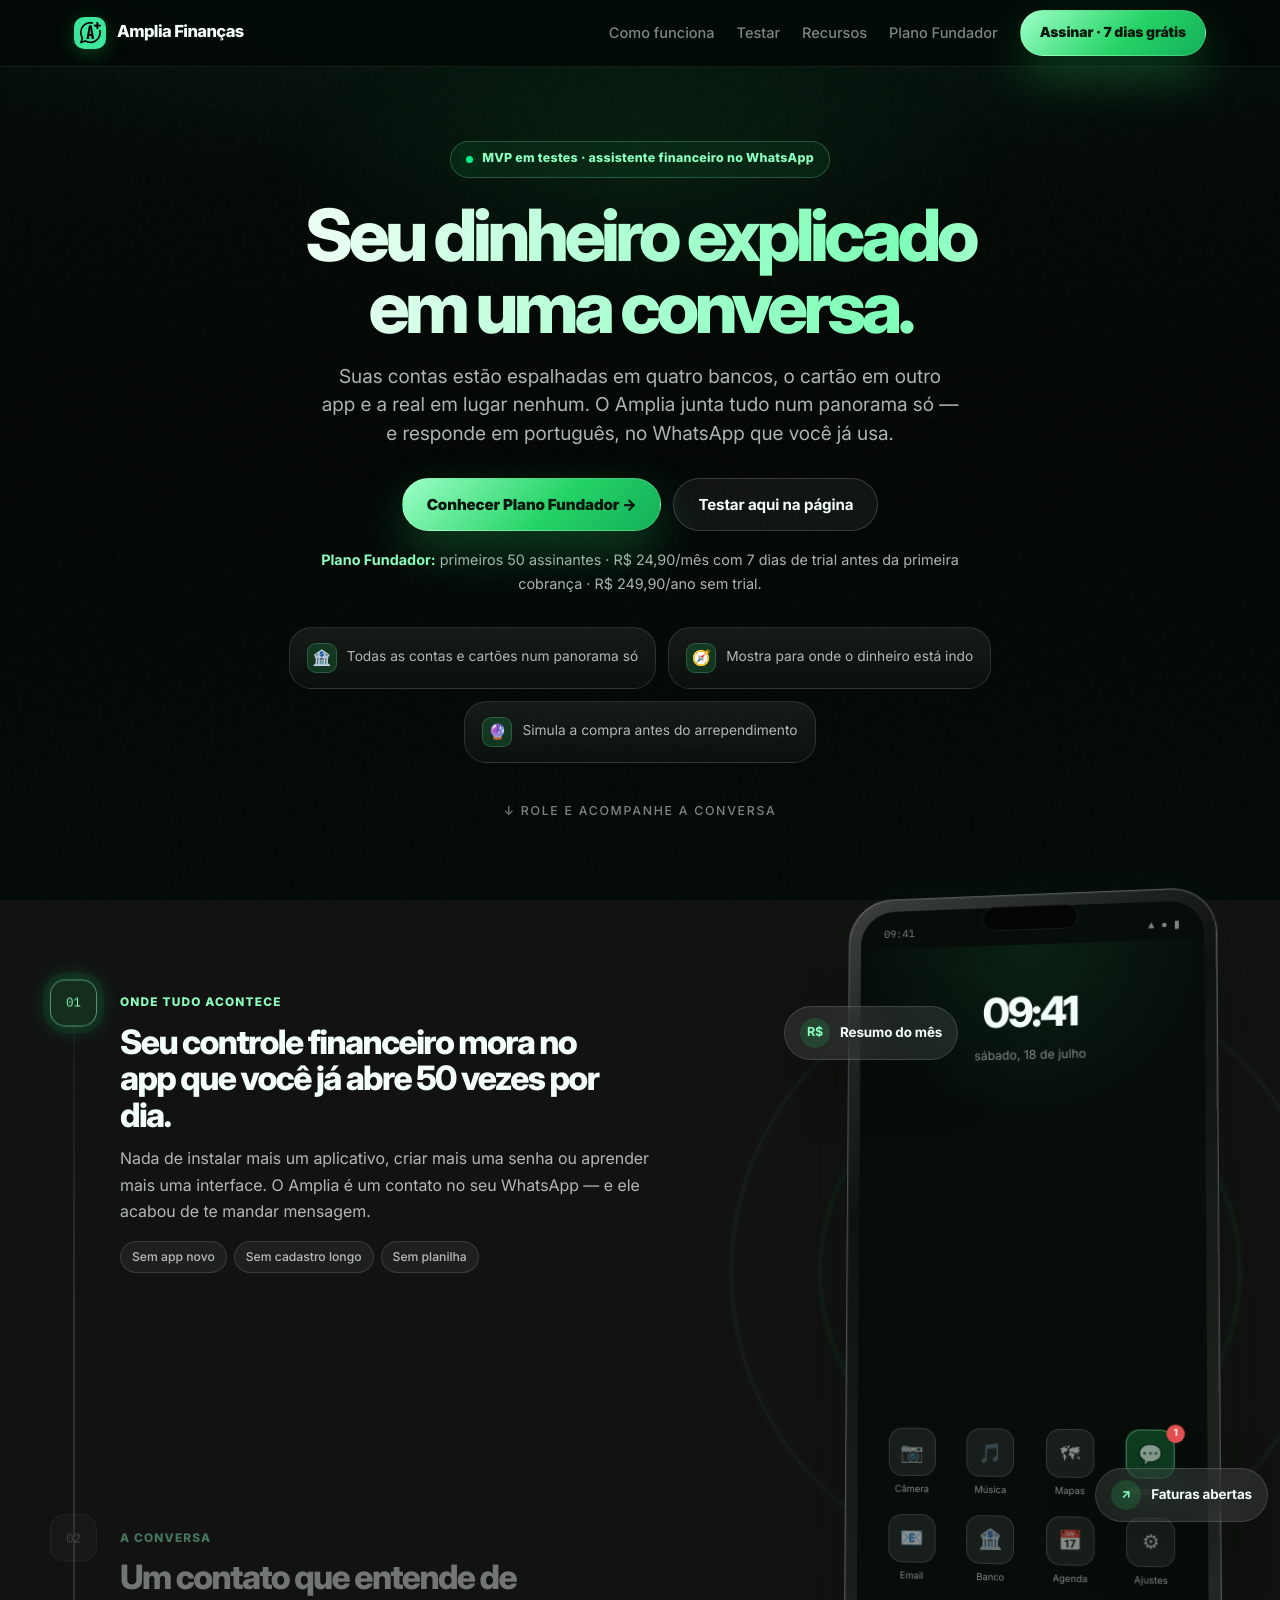
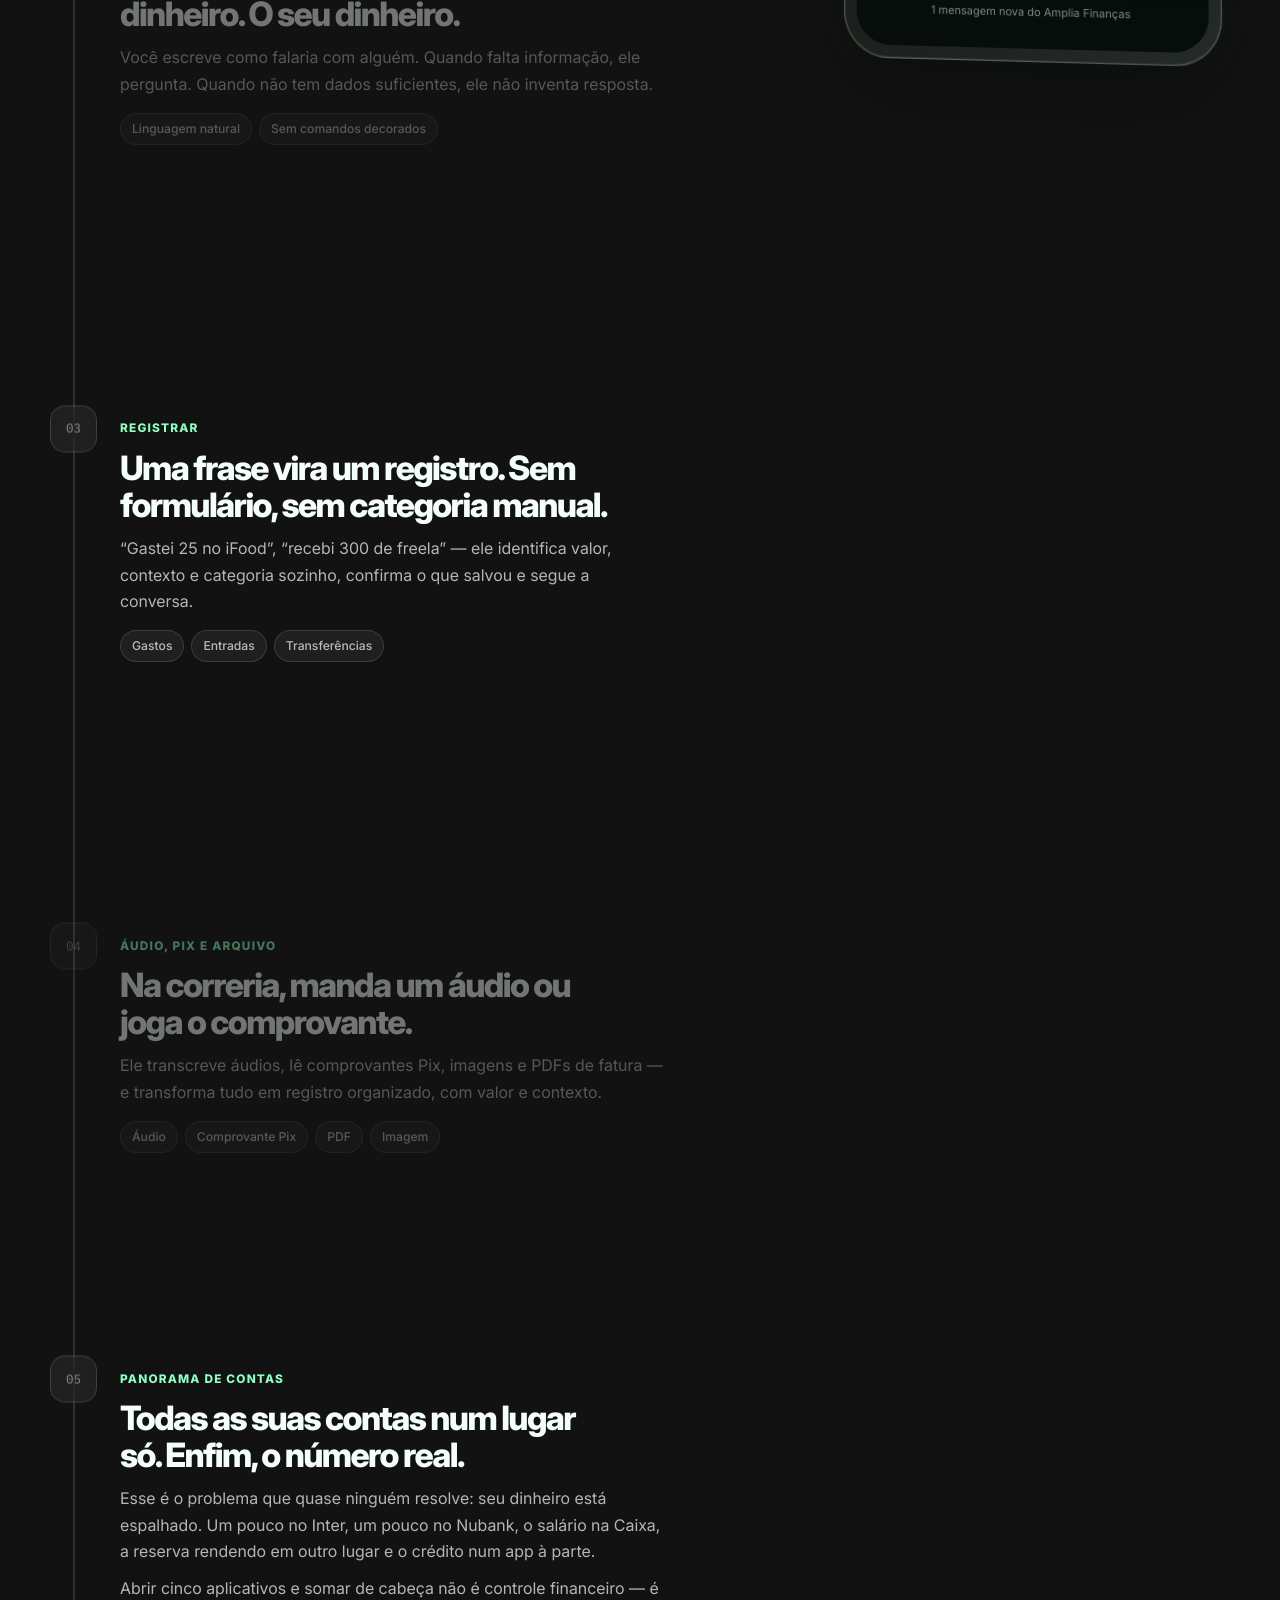
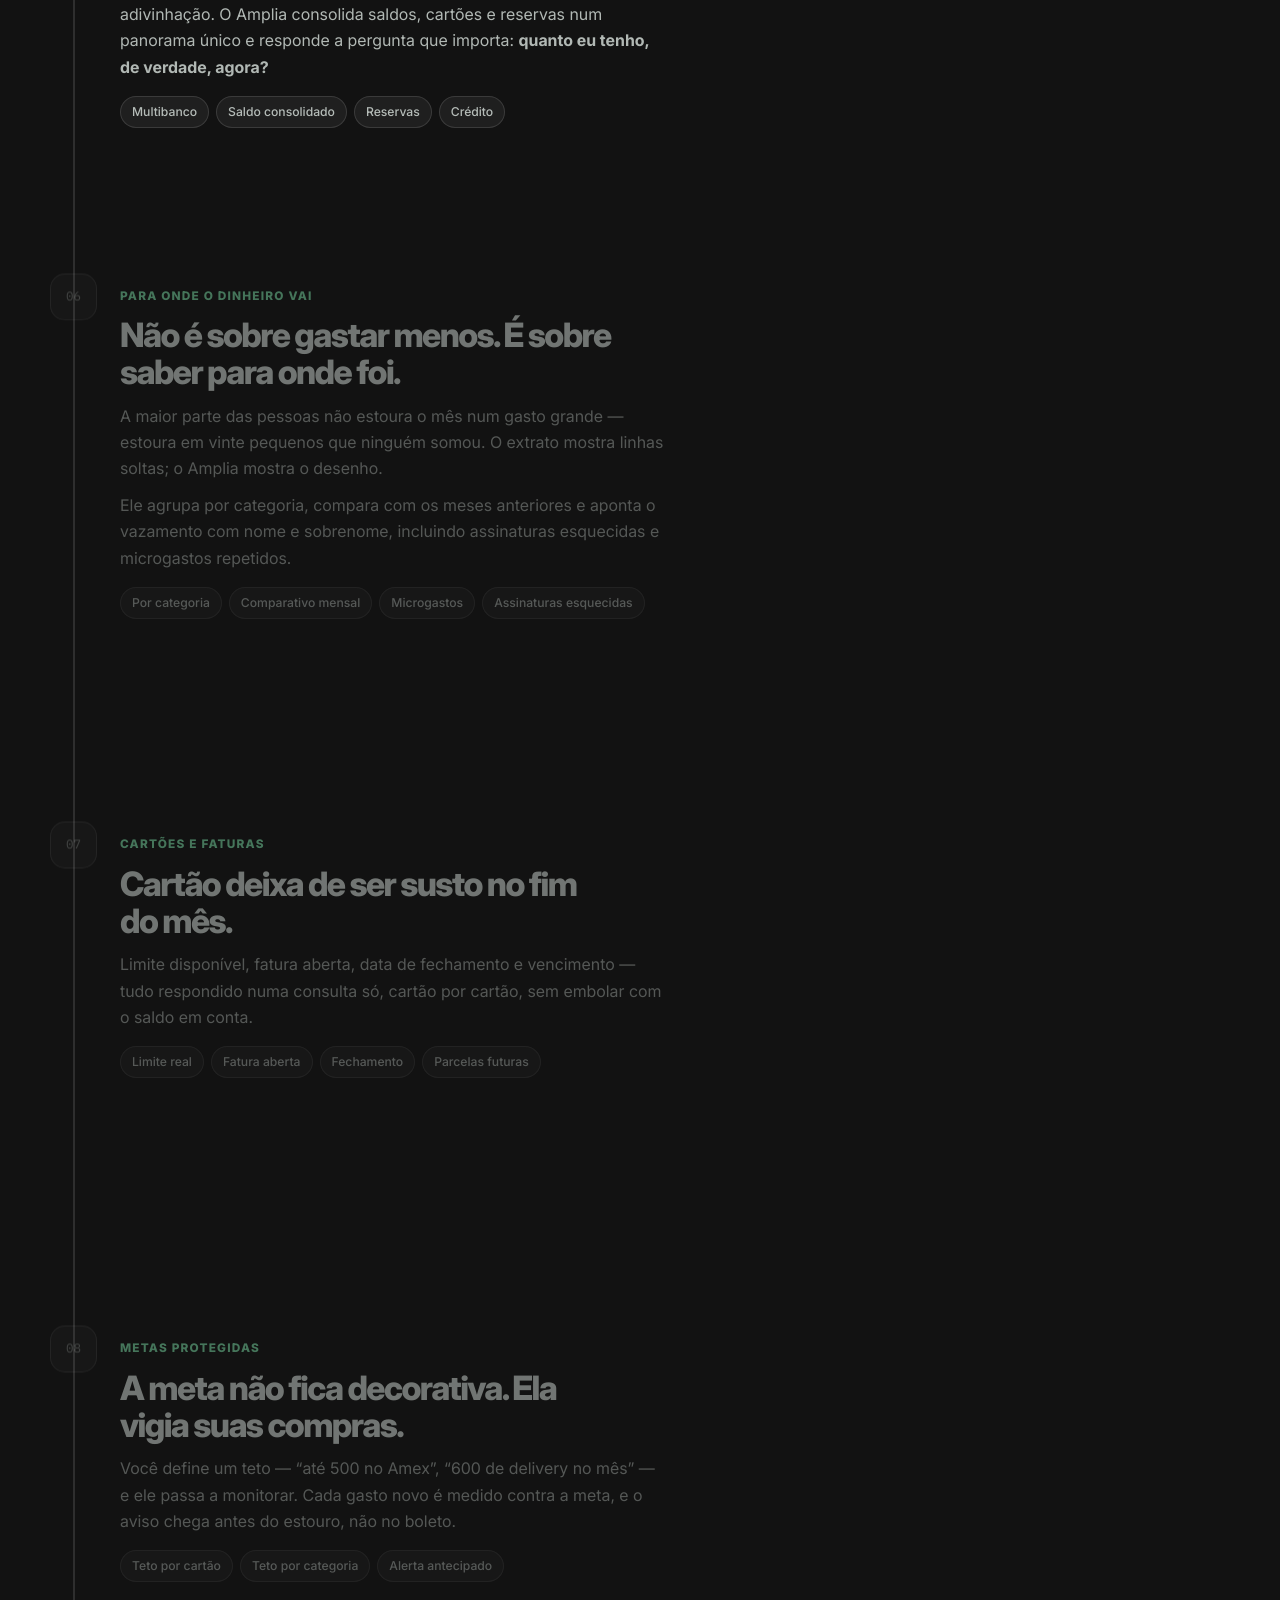
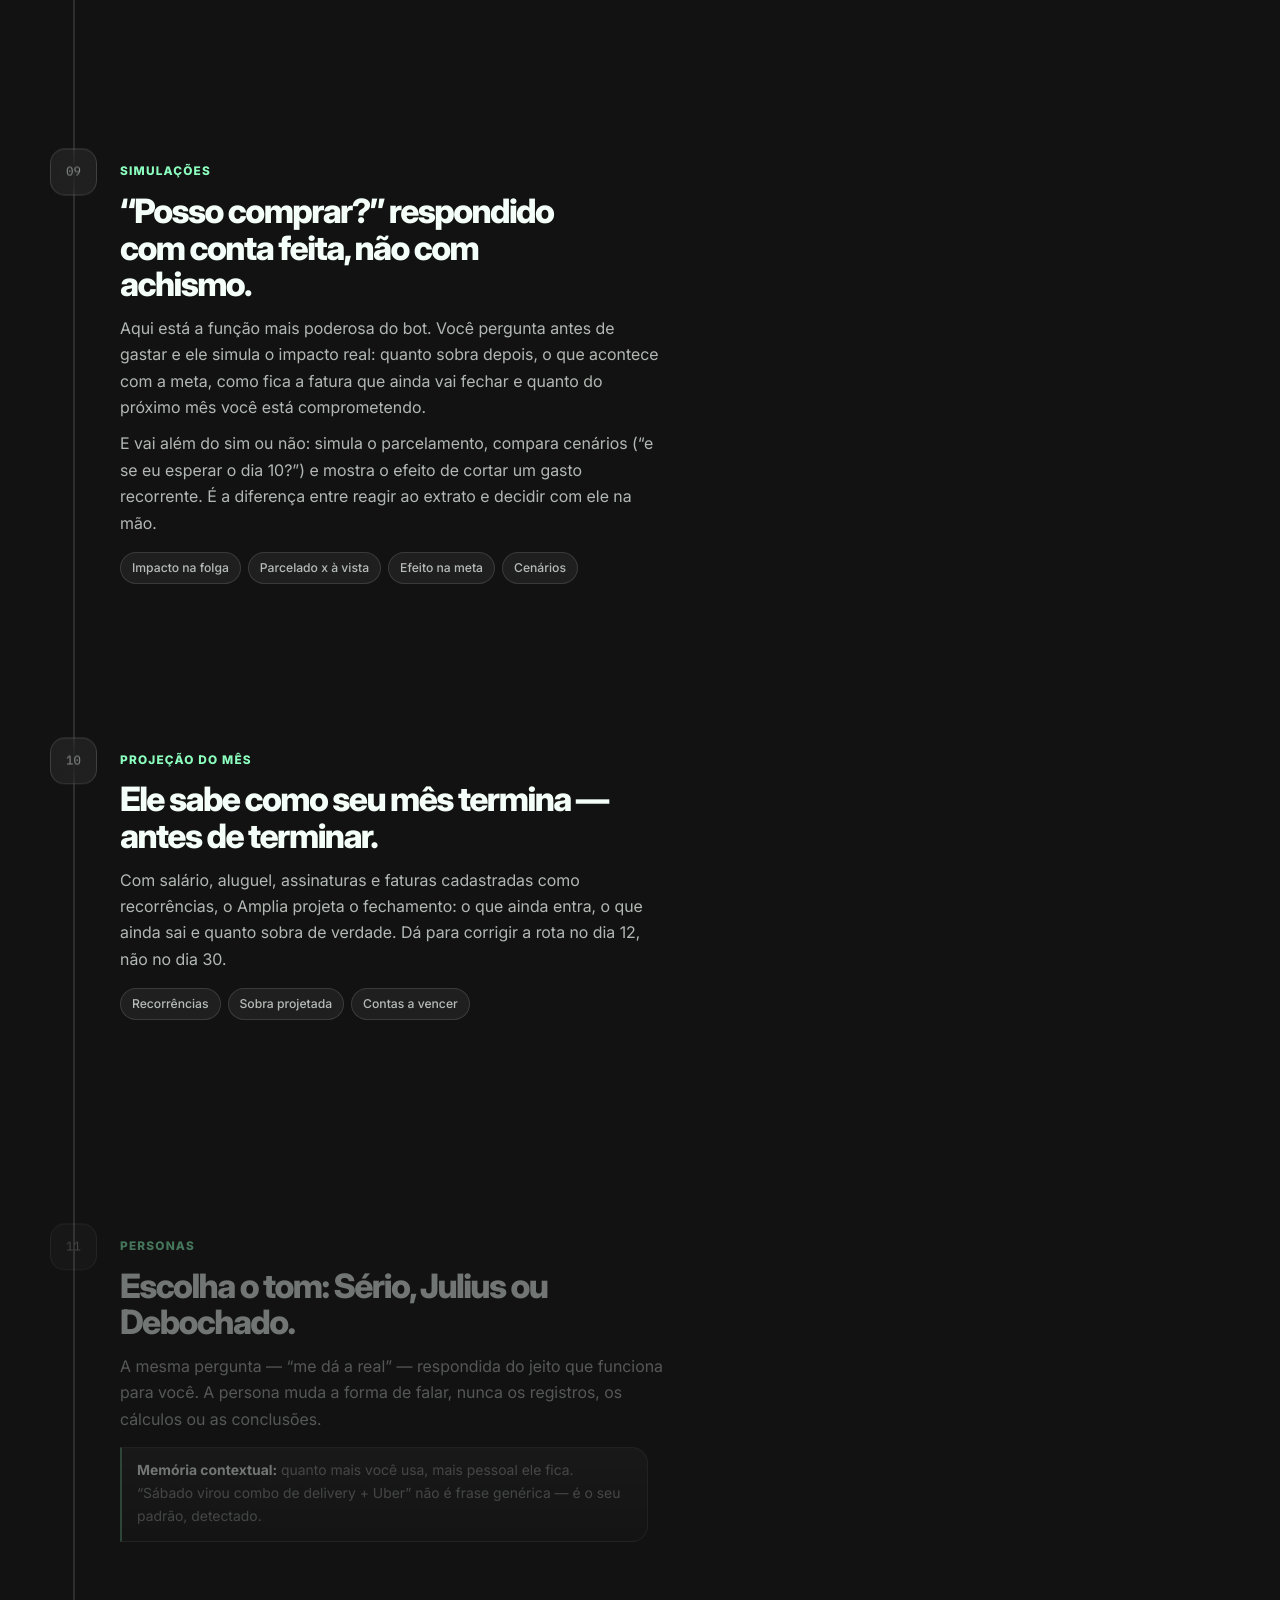
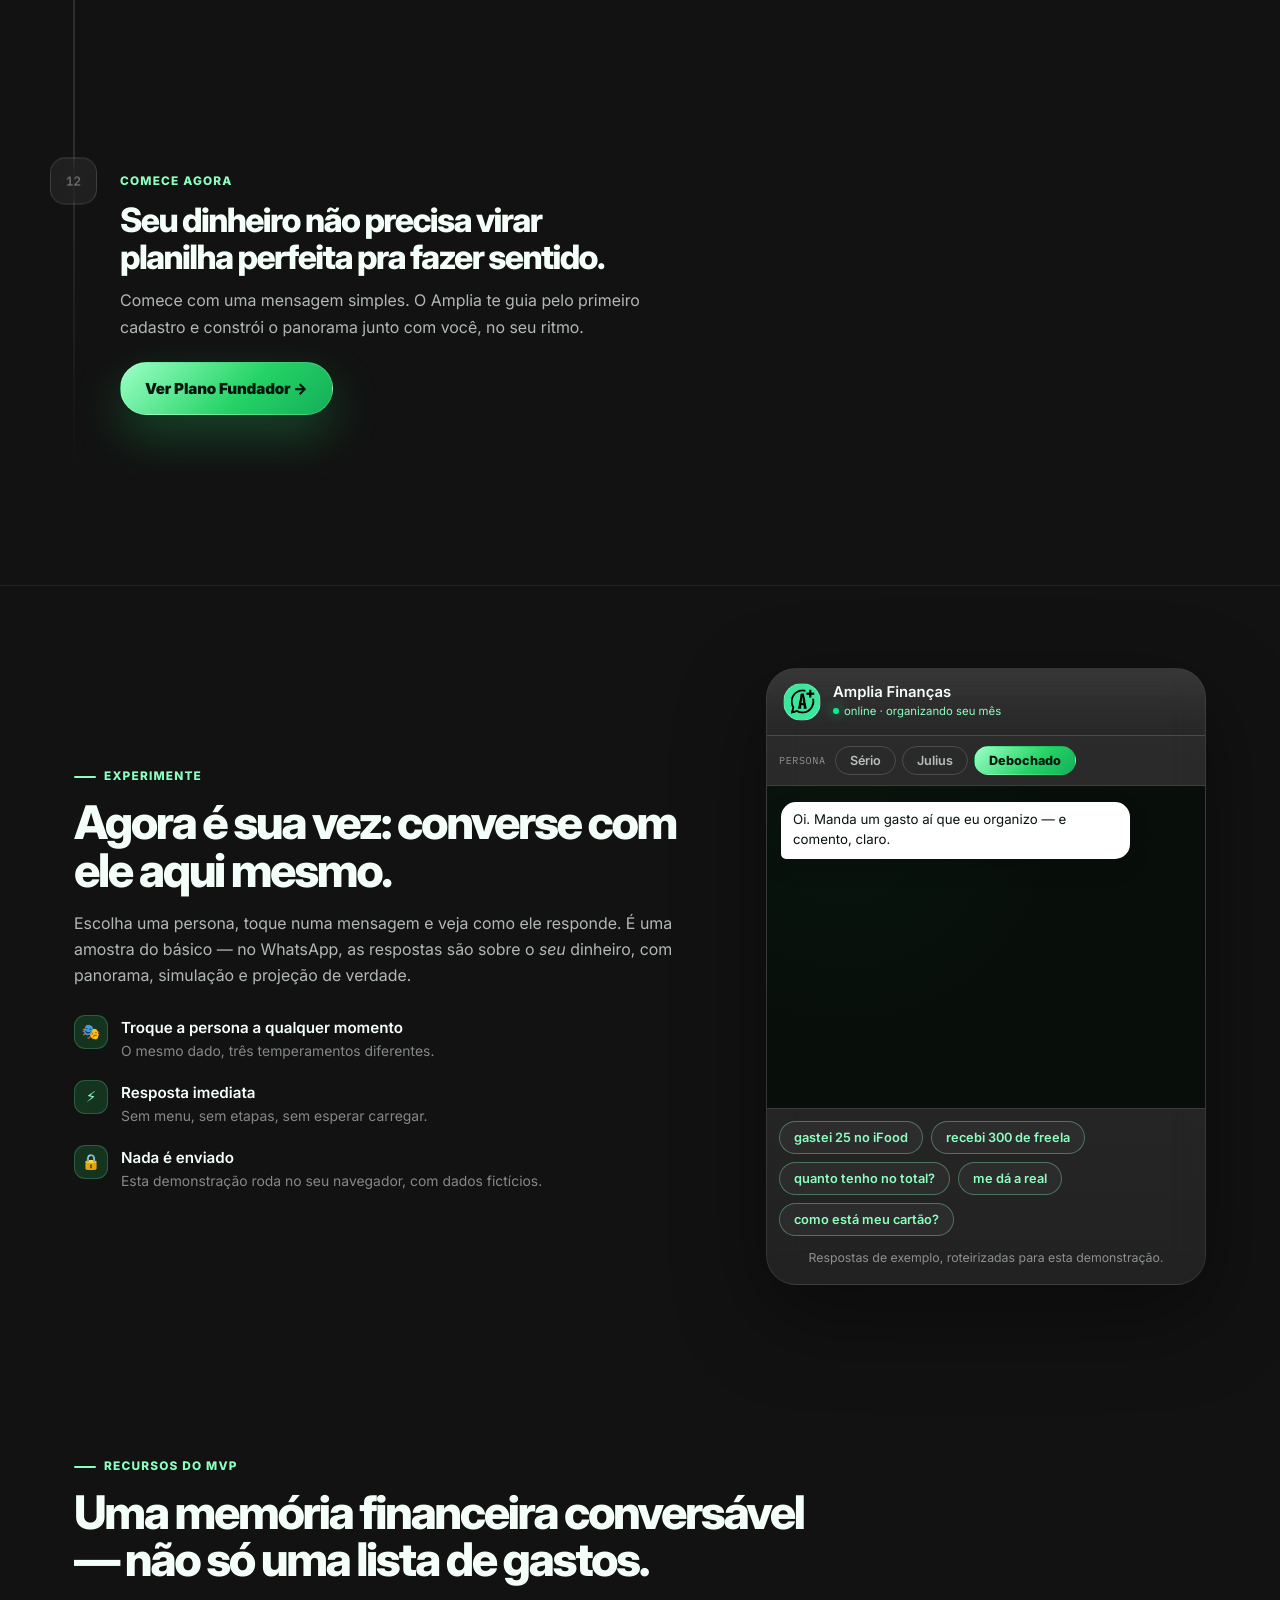
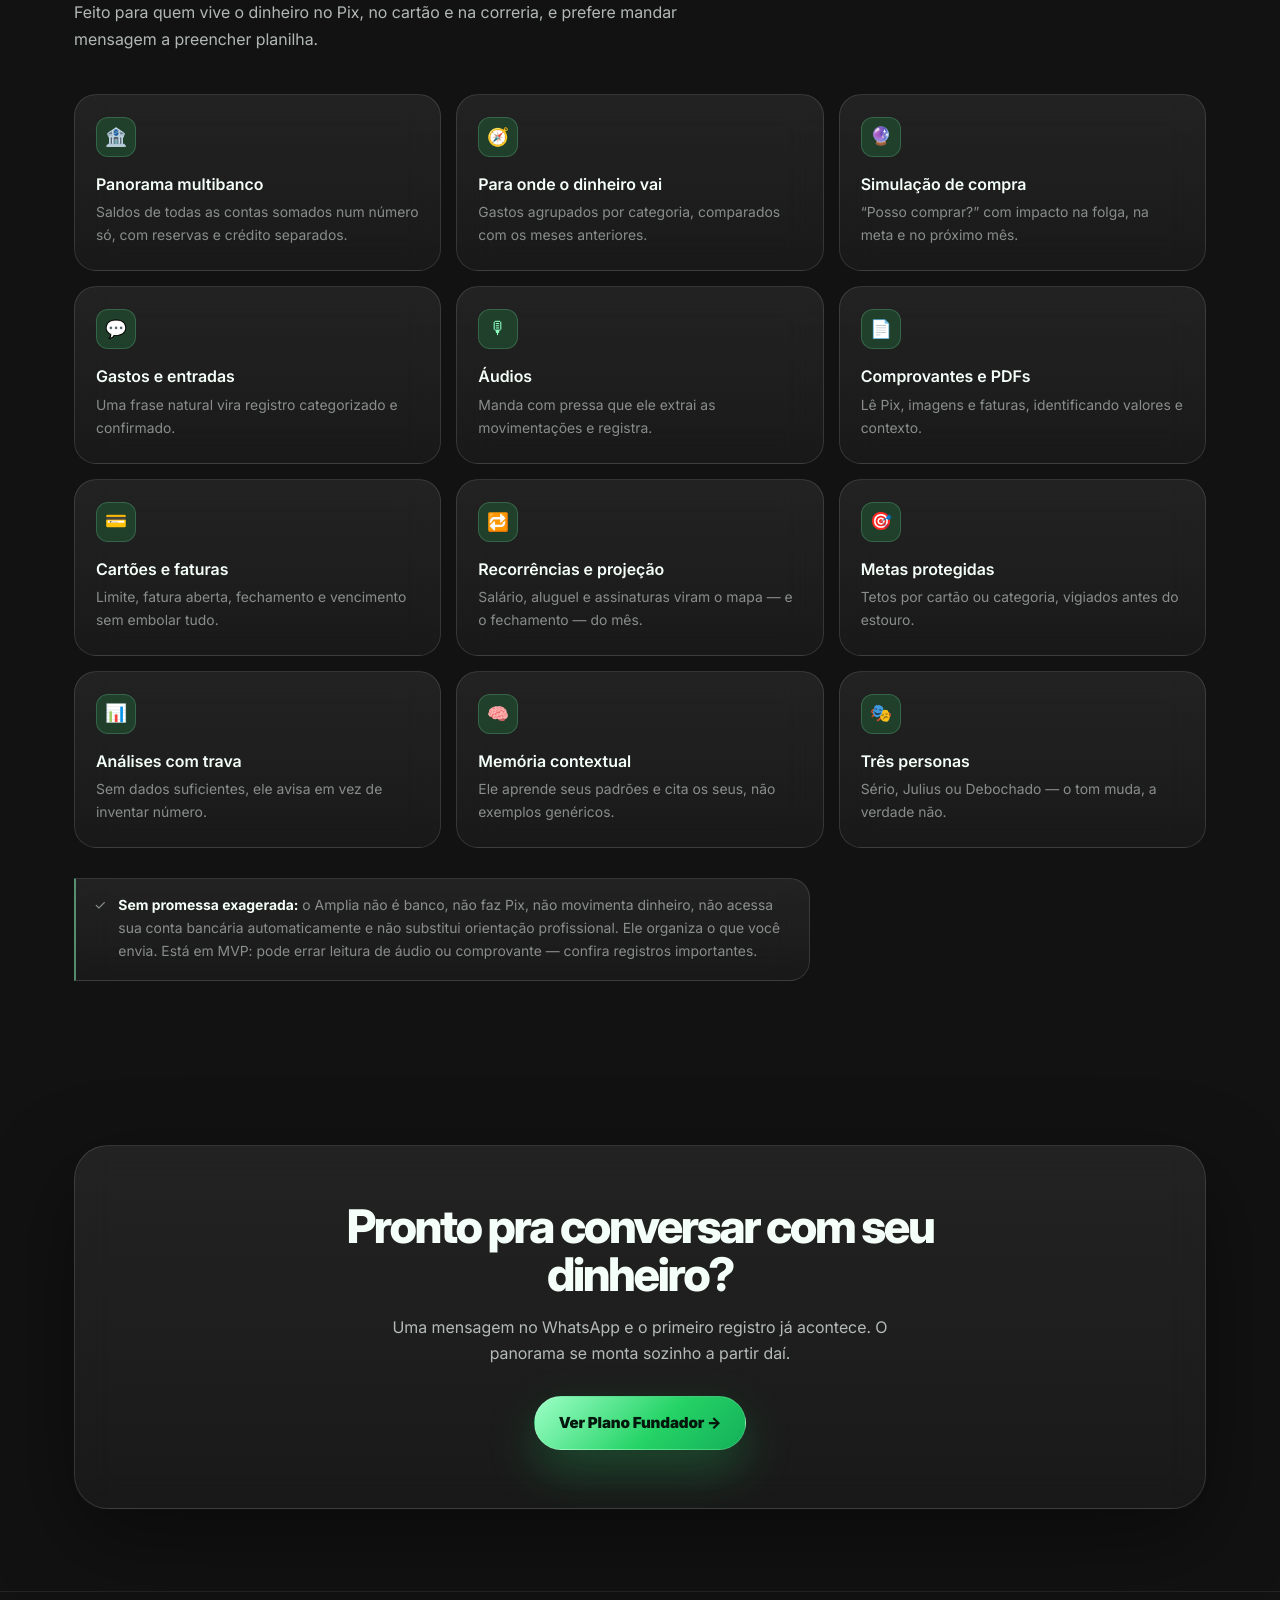
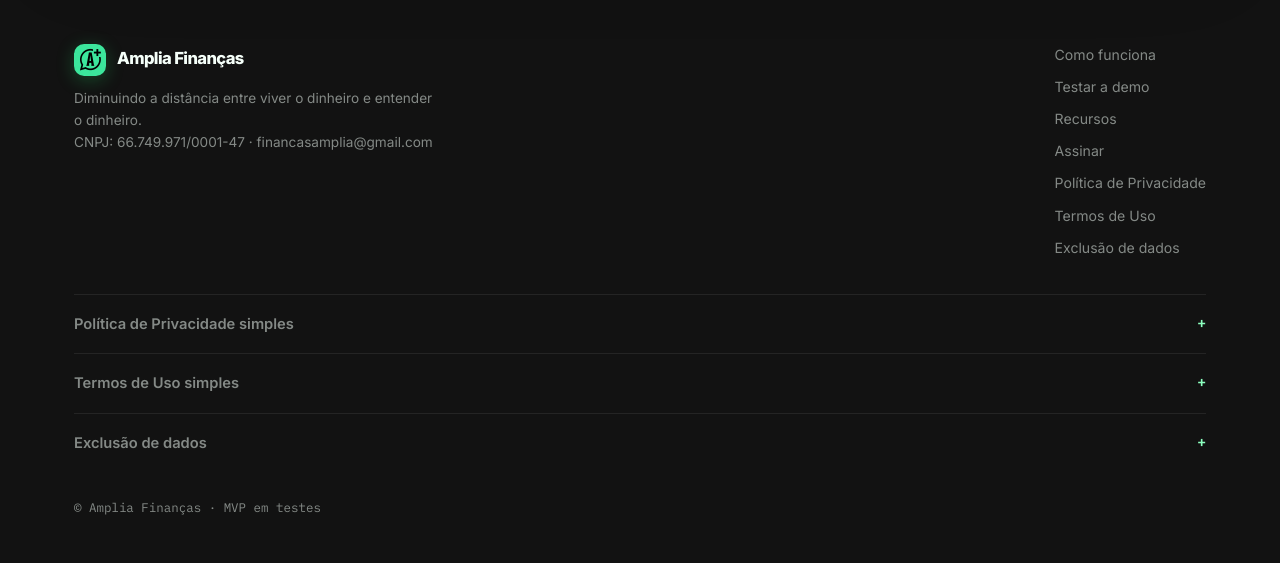
==== commit 011ecd80: "Update Founder offer without changing site structure" ====
--- a/index.html
+++ b/index.html
@@ -144,7 +144,7 @@
 <link href="https://fonts.googleapis.com/css2?family=Inter:wght@400;500;600;700;800;900&family=IBM+Plex+Mono:wght@500;600&display=swap" rel="stylesheet">
 <style>
 :root{
-  --logo:url('/icon-512.png');
+  --logo:url("[data-uri]");
   --bg:#07110d; --surface:#0d1c14; --surface-2:#122619;
   --line:#1f3b2a; --line-soft:#16301f;
   --ink:#eef7f1; --ink-2:#c8ddd0; --muted:#8aa596;
@@ -192,6 +192,7 @@
 .brand{display:flex;align-items:center;gap:11px;text-decoration:none;font-family:var(--display);font-weight:700;font-size:1.04rem;letter-spacing:-.015em}
 .brand img{width:32px;height:32px;border-radius:9px;box-shadow:0 3px 14px rgba(61,227,148,.22)}
 .nav-links{display:flex;gap:22px;align-items:center}
+/* :not(.btn) — sem isso o botão herdava a cor apagada dos links */
 .nav-links a:not(.btn){color:var(--muted);text-decoration:none;font-size:.91rem;font-weight:500;transition:color .15s}
 .nav-links a:not(.btn):hover{color:var(--ink)}
 @media(max-width:820px){.nav-links a:not(.btn){display:none}}
@@ -205,8 +206,6 @@
 h1{font-family:var(--display);font-weight:800;font-size:clamp(2.05rem,4.8vw,3.5rem);line-height:1.09;letter-spacing:-.03em;margin:0 auto 18px;max-width:21ch}
 h1 em{font-style:normal;color:var(--green)}
 .hero-sub{color:var(--ink-2);max-width:40rem;margin:0 auto 30px;font-size:1.04rem}
-.hero-offer{color:var(--ink-2);max-width:44rem;margin:-12px auto 24px;font-size:.9rem}
-.hero-offer strong{color:var(--mint)}
 .hero-ctas{display:flex;gap:12px;justify-content:center;flex-wrap:wrap;margin-bottom:36px}
 .trust{display:flex;gap:12px;justify-content:center;flex-wrap:wrap;max-width:54rem;margin:0 auto}
 .trust-item{display:flex;align-items:center;gap:10px;background:rgba(13,28,20,.72);border:1px solid var(--line-soft);border-radius:14px;padding:12px 16px;font-size:.86rem;color:var(--ink-2);text-align:left}
@@ -387,8 +386,9 @@
   .trust{flex-direction:column;align-items:stretch;max-width:26rem}
   .hero-ctas .btn{flex:1;min-width:220px}
   .scroll-cue{margin-top:28px}
+
   .scrolly{display:block;padding:18px 0 10px}
-  .phone-wrap{display:none}
+  .phone-wrap{display:none}          /* nada de celular sobreposto */
   .steps{padding-left:0}
   .steps::before{display:none}
   .step{min-height:0;padding:30px 0;opacity:1;border-bottom:1px solid var(--line-soft)}
@@ -398,6 +398,7 @@
   .step h2{max-width:none;font-size:1.35rem}
   .step p{max-width:none}
   .step-media{display:block}
+
   .mini{margin-top:20px;border:1px solid var(--line);border-radius:20px;overflow:hidden;background:var(--surface);box-shadow:0 16px 44px rgba(0,0,0,.4)}
   .mini-head{display:flex;align-items:center;gap:10px;padding:10px 14px;border-bottom:1px solid var(--line-soft);background:linear-gradient(180deg,rgba(61,227,148,.08),transparent)}
   .mini-head img{width:30px;height:30px;border-radius:50%;border:1px solid var(--line)}
@@ -429,6 +430,7 @@
 
 /* ==================================================================
    IDENTIDADE VISUAL — paleta, vidro, grade, tipografia e balões
+   (só aparência; estrutura e conteúdo do site permanecem os mesmos)
    ================================================================== */
 :root{
   --bg:#050a07; --bg-2:#07110d;
@@ -469,6 +471,8 @@
   content:"";position:fixed;inset:0;pointer-events:none;z-index:-1;opacity:.07;
   background:url("data:image/svg+xml,%3Csvg viewBox='0 0 160 160' xmlns='http://www.w3.org/2000/svg'%3E%3Cfilter id='n'%3E%3CfeTurbulence type='fractalNoise' baseFrequency='.85' numOctaves='3'/%3E%3C/filter%3E%3Crect width='100%25' height='100%25' filter='url(%23n)'/%3E%3C/svg%3E");
 }
+
+/* ---------- tipografia ---------- */
 h1{
   font-family:var(--display);font-weight:800;
   font-size:clamp(2.5rem,6vw,4.3rem);line-height:.99;letter-spacing:-.062em;
@@ -476,141 +480,837 @@
   background:linear-gradient(100deg,#ffffff 0%,#c9ffe0 38%,#7dffb6 72%,#ffffff 100%);
   -webkit-background-clip:text;background-clip:text;color:transparent;
 }
-h1 em{font-style:normal;display:inline-block;padding-right:.05em;background:linear-gradient(100deg,#8cffbf,#05f08b 55%,#c9ffe0);-webkit-background-clip:text;background-clip:text;color:transparent}
+h1 em{
+  font-style:normal;display:inline-block;padding-right:.05em;
+  background:linear-gradient(100deg,#8cffbf,#05f08b 55%,#c9ffe0);
+  -webkit-background-clip:text;background-clip:text;color:transparent;
+}
 .hero-sub{font-size:clamp(1.02rem,1.5vw,1.22rem);color:var(--ink-2);line-height:1.5}
 h2.big{font-family:var(--display);font-weight:800;font-size:clamp(1.85rem,3.9vw,2.9rem);line-height:1.03;letter-spacing:-.052em}
 .step h2{font-family:var(--display);font-weight:800;font-size:clamp(1.5rem,2.8vw,2.1rem);line-height:1.09;letter-spacing:-.048em;max-width:22ch}
 .step p{color:var(--ink-2);font-size:1rem}
 .kicker,.sec-kicker{color:var(--mint);font-weight:800;letter-spacing:.1em;font-size:.74rem}
 .sec-kicker::before{background:var(--mint)}
-.badge{background:rgba(37,211,102,.075);border:1px solid rgba(140,255,191,.24);color:var(--mint);font-weight:800;letter-spacing:.02em}
+.badge{
+  background:rgba(37,211,102,.075);border:1px solid rgba(140,255,191,.24);
+  color:var(--mint);font-weight:800;letter-spacing:.02em;
+}
 .badge .pulse{background:var(--glow);box-shadow:0 0 22px rgba(5,240,139,.9)}
 .home-clock{font-family:var(--display);font-weight:800;letter-spacing:-.05em}
-.btn{border:1px solid rgba(255,255,255,.16);font-weight:900;letter-spacing:-.01em;min-height:46px;overflow:hidden;transition:transform .25s var(--ease),box-shadow .25s var(--ease),border-color .25s var(--ease)}
-.btn-primary{background:linear-gradient(135deg,#9dffc7,#25d366 58%,#14af59);color:#04170d;box-shadow:0 20px 48px rgba(37,211,102,.27)}
-.btn-primary::after{content:"";position:absolute;inset:-80% -30%;z-index:-1;background:linear-gradient(90deg,transparent,rgba(255,255,255,.58),transparent);transform:translateX(-120%) rotate(18deg);transition:transform .7s var(--ease)}
+
+/* ---------- botões ---------- */
+.btn{
+  border:1px solid rgba(255,255,255,.16);font-weight:900;letter-spacing:-.01em;
+  min-height:46px;overflow:hidden;
+  transition:transform .25s var(--ease),box-shadow .25s var(--ease),border-color .25s var(--ease);
+}
+.btn-primary{
+  background:linear-gradient(135deg,#9dffc7,#25d366 58%,#14af59);
+  color:#04170d;box-shadow:0 20px 48px rgba(37,211,102,.27);
+}
+.btn-primary::after{
+  content:"";position:absolute;inset:-80% -30%;z-index:-1;
+  background:linear-gradient(90deg,transparent,rgba(255,255,255,.58),transparent);
+  transform:translateX(-120%) rotate(18deg);transition:transform .7s var(--ease);
+}
 .btn-primary:hover{background:linear-gradient(135deg,#b4ffd6,#2ee070 58%,#17c064);transform:translateY(-2px);box-shadow:0 26px 62px rgba(37,211,102,.34)}
 .btn-primary:hover::after{transform:translateX(120%) rotate(18deg)}
 .btn-ghost{background:rgba(255,255,255,.055);border:1px solid rgba(255,255,255,.16);color:var(--ink);font-weight:700}
 .btn-ghost:hover{border-color:rgba(140,255,191,.34);color:var(--mint);box-shadow:0 18px 50px rgba(0,0,0,.18)}
+
+/* ---------- nav ---------- */
 .nav{background:rgba(5,10,7,.72);backdrop-filter:blur(22px) saturate(140%);border-bottom:1px solid rgba(255,255,255,.08)}
 .brand{font-family:var(--display);font-weight:800;letter-spacing:-.035em}
 .brand img{border-radius:10px;box-shadow:0 4px 18px rgba(37,211,102,.28)}
-.trust-item,.feature,.mini,.honesty,.step .note,.demo-card,.cta-final,.contact-card{background:linear-gradient(180deg,rgba(255,255,255,.075),rgba(255,255,255,.032));border:1px solid rgba(255,255,255,.12);backdrop-filter:blur(18px)}
-.trust-item{border-radius:22px;padding:15px 17px}.feature{border-radius:22px}.feature:hover{border-color:rgba(140,255,191,.32);box-shadow:0 22px 60px rgba(0,0,0,.3)}.demo-card{border-radius:30px;box-shadow:var(--shadow)}.mini{border-radius:26px;box-shadow:var(--shadow)}.cta-final{border-radius:34px;box-shadow:var(--shadow)}.honesty{border-left:2px solid rgba(140,255,191,.5);border-radius:0 20px 20px 0}.step .note{border-left:2px solid rgba(140,255,191,.5);border-radius:0 16px 16px 0}
+
+/* ---------- superfícies de vidro ---------- */
+.trust-item,.feature,.mini,.honesty,.step .note,.demo-card,.cta-final,.contact-card{
+  background:linear-gradient(180deg,rgba(255,255,255,.075),rgba(255,255,255,.032));
+  border:1px solid rgba(255,255,255,.12);
+  backdrop-filter:blur(18px);
+}
+.trust-item{border-radius:22px;padding:15px 17px}
+.feature{border-radius:22px}
+.feature:hover{border-color:rgba(140,255,191,.32);box-shadow:0 22px 60px rgba(0,0,0,.3)}
+.demo-card{border-radius:30px;box-shadow:var(--shadow)}
+.mini{border-radius:26px;box-shadow:var(--shadow)}
+.cta-final{border-radius:34px;box-shadow:var(--shadow)}
+.honesty{border-left:2px solid rgba(140,255,191,.5);border-radius:0 20px 20px 0}
+.step .note{border-left:2px solid rgba(140,255,191,.5);border-radius:0 16px 16px 0}
 .trust-item .ic,.feature .ic,.dp .ic{background:rgba(37,211,102,.18);border:1px solid rgba(140,255,191,.2);color:var(--mint)}
 .step-tags span{background:rgba(255,255,255,.06);border:1px solid rgba(255,255,255,.12);color:var(--ink-2)}
 .num{background:rgba(255,255,255,.06);border:1px solid rgba(255,255,255,.14);backdrop-filter:blur(14px)}
 .step.on .num{border-color:rgba(140,255,191,.5);color:var(--mint);background:rgba(37,211,102,.14);box-shadow:0 0 0 7px rgba(37,211,102,.07),0 0 26px rgba(5,240,139,.25)}
 .steps::before{background:linear-gradient(180deg,transparent,rgba(255,255,255,.12) 6%,rgba(255,255,255,.12) 94%,transparent)}
+
+/* ---------- celular: moldura de vidro + órbita + chips ---------- */
 .phone-wrap{perspective:1400px}
-.phone{padding:12px;border-radius:46px;background:linear-gradient(145deg,rgba(255,255,255,.26),rgba(255,255,255,.035) 32%,rgba(255,255,255,.16)),#07100c;border:1px solid rgba(255,255,255,.22);box-shadow:var(--shadow),0 0 70px rgba(37,211,102,.08),inset 0 0 0 1px rgba(255,255,255,.08);transform:rotateX(3deg) rotateY(-7deg);transition:transform .55s var(--ease)}
+.phone{
+  padding:12px;border-radius:46px;
+  background:linear-gradient(145deg,rgba(255,255,255,.26),rgba(255,255,255,.035) 32%,rgba(255,255,255,.16)),#07100c;
+  border:1px solid rgba(255,255,255,.22);
+  box-shadow:var(--shadow),0 0 70px rgba(37,211,102,.08),inset 0 0 0 1px rgba(255,255,255,.08);
+  transform:rotateX(3deg) rotateY(-7deg);
+  transition:transform .55s var(--ease);
+}
 .phone:hover{transform:rotateX(0deg) rotateY(-2deg) translateY(-4px)}
 .screen{inset:12px;border-radius:35px;background:#08120d}
 .notch{background:#030604;border:1px solid rgba(255,255,255,.08)}
-.orbit{position:absolute;left:50%;top:50%;width:660px;height:660px;margin:-330px 0 0 -330px;border-radius:50%;pointer-events:none;z-index:0;background:radial-gradient(circle at 50% 50%,transparent 0 44%,rgba(37,211,102,.13) 45%,transparent 46%),radial-gradient(circle at 50% 50%,transparent 0 63%,rgba(130,247,255,.09) 64%,transparent 65%);animation:orbitSpin 26s linear infinite}
+.orbit{
+  position:absolute;left:50%;top:50%;width:660px;height:660px;margin:-330px 0 0 -330px;
+  border-radius:50%;pointer-events:none;z-index:0;
+  background:
+    radial-gradient(circle at 50% 50%,transparent 0 44%,rgba(37,211,102,.13) 45%,transparent 46%),
+    radial-gradient(circle at 50% 50%,transparent 0 63%,rgba(130,247,255,.09) 64%,transparent 65%);
+  animation:orbitSpin 26s linear infinite;
+}
 @keyframes orbitSpin{to{transform:rotate(360deg)}}
-.fchip{position:absolute;z-index:5;display:flex;align-items:center;gap:10px;padding:11px 15px;border-radius:999px;white-space:nowrap;background:rgba(255,255,255,.09);border:1px solid rgba(255,255,255,.14);backdrop-filter:blur(22px);box-shadow:0 22px 60px rgba(0,0,0,.22);color:var(--ink);font-size:.84rem;font-weight:700;letter-spacing:-.01em;animation:floaty 6s ease-in-out infinite}
+.fchip{
+  position:absolute;z-index:5;display:flex;align-items:center;gap:10px;
+  padding:11px 15px;border-radius:999px;white-space:nowrap;
+  background:rgba(255,255,255,.09);border:1px solid rgba(255,255,255,.14);
+  backdrop-filter:blur(22px);box-shadow:0 22px 60px rgba(0,0,0,.22);
+  color:var(--ink);font-size:.84rem;font-weight:700;letter-spacing:-.01em;
+  animation:floaty 6s ease-in-out infinite;
+}
 .fchip i{width:30px;height:30px;border-radius:50%;display:grid;place-items:center;font-style:normal;font-size:.78rem;background:rgba(37,211,102,.18);color:var(--mint)}
-.fchip-a{left:-46px;top:16%}.fchip-b{right:-38px;bottom:18%;animation-delay:-3s}@keyframes floaty{0%,100%{transform:translateY(0)}50%{transform:translateY(-9px)}}@media(max-width:1180px){.fchip{display:none}}
+.fchip-a{left:-46px;top:16%}
+.fchip-b{right:-38px;bottom:18%;animation-delay:-3s}
+@keyframes floaty{0%,100%{transform:translateY(0)}50%{transform:translateY(-9px)}}
+@media(max-width:1180px){.fchip{display:none}}
+
+/* ---------- WhatsApp de verdade: balões claros ---------- */
 .chat,.demo-chat,.mini-body{background:radial-gradient(circle at 18% 12%,rgba(37,211,102,.05),transparent 46%),#0b1610}
-.msg{color:#07110d;border:none;box-shadow:0 8px 22px rgba(0,0,0,.16)}.msg-bot{background:#ffffff;border:none;border-bottom-left-radius:5px}.msg-user{background:#d9fdd3;border:none;border-bottom-right-radius:5px}.msg .money{color:#0d8f4f;font-weight:600}.msg-sys{background:rgba(255,255,255,.08);border:1px solid rgba(255,255,255,.12);color:var(--mint);box-shadow:none}.msg-audio .play{background:#25d366;color:#fff}.msg-audio .wave i{background:rgba(7,17,13,.32)}.msg-doc .doc-ic{background:rgba(37,211,102,.16)}.msg-doc small{color:rgba(7,17,13,.5)}.typing{background:#fff;border:none;box-shadow:0 8px 22px rgba(0,0,0,.16)}.typing i{background:rgba(7,17,13,.35)}
-.msg-card{background:#fff;border:1px solid rgba(7,17,13,.08)}.mc-top{border-bottom:1px solid rgba(7,17,13,.08)}.mc-top b{color:rgba(7,17,13,.5)}.mc-top .tag{color:#0d8f4f;background:rgba(37,211,102,.14);border:1px solid rgba(37,211,102,.3)}.msg-card .row .lbl{color:#1d2c25}.msg-card .row .val{color:#07110d}.msg-card .bar .bt{color:#1d2c25}.msg-card .bar .bt em{color:rgba(7,17,13,.55)}.msg-card .track{background:rgba(7,17,13,.1)}.msg-card .fill{background:linear-gradient(90deg,#14af59,#25d366)}.msg-card .fill.warn{background:linear-gradient(90deg,#dda12c,#ffd166)}.mc-total{border-top:1px dashed rgba(7,17,13,.16)}.mc-total span{color:rgba(7,17,13,.55)}.mc-total b{color:#0d8f4f}.verdict{background:rgba(255,209,102,.22);border:1px solid rgba(202,146,32,.45);color:#7a5410}.verdict.ok{background:rgba(37,211,102,.16);border:1px solid rgba(20,175,89,.4);color:#0b6b3c}.delta s{color:rgba(7,17,13,.45)}.delta b{color:#b7791a}
-.wa-head,.mini-head,.demo-head{background:linear-gradient(180deg,rgba(255,255,255,.09),rgba(255,255,255,.02));border-bottom:1px solid rgba(255,255,255,.1)}.wa-head img,.mini-head img,.demo-head img{border:1px solid rgba(255,255,255,.25)}.status{color:var(--mint)}.status::before{background:var(--glow);box-shadow:0 0 12px rgba(5,240,139,.8)}.wa-input{background:rgba(255,255,255,.05);border-top:1px solid rgba(255,255,255,.1)}.wa-input .field{background:rgba(255,255,255,.07);border:1px solid rgba(255,255,255,.12)}.wa-input .send{background:linear-gradient(135deg,#9dffc7,#25d366 60%,#14af59);color:#04170d}.contact-card{border-radius:22px}.contact-card img{border:2px solid var(--mint);box-shadow:0 8px 26px rgba(37,211,102,.28)}.contact-card b{font-family:var(--display);font-weight:800;letter-spacing:-.03em}
-.personas,.chips,.demo-hint{background:rgba(255,255,255,.04);border-color:rgba(255,255,255,.1)}.persona-btn{border:1px solid rgba(255,255,255,.16);color:var(--ink-2)}.persona-btn.active{background:linear-gradient(135deg,#9dffc7,#25d366 60%,#14af59);border-color:transparent;color:#04170d;font-weight:800}.chip{border:1px solid rgba(140,255,191,.34);color:var(--mint);background:rgba(255,255,255,.04);font-weight:600}.chip:hover:not(:disabled){background:rgba(37,211,102,.16);border-color:rgba(140,255,191,.6)}
-.app-icon{background:rgba(255,255,255,.07);border:1px solid rgba(255,255,255,.12)}.app-wa .app-icon{background:rgba(37,211,102,.24);border-color:rgba(140,255,191,.4)}.home{background:radial-gradient(85% 45% at 50% 0%,rgba(37,211,102,.14),transparent 62%),#08120d}.scene-cta{background:radial-gradient(70% 45% at 50% 100%,rgba(37,211,102,.2),transparent 65%),#08120d}.scene-cta b{font-family:var(--display);font-weight:800;letter-spacing:-.035em}.scene-cta img{box-shadow:0 18px 50px rgba(37,211,102,.35)}
-.legal summary::after{color:var(--mint)}.foot-links a:hover{color:var(--mint)}.cta-final::before{background:radial-gradient(50% 50% at 50% 100%,rgba(37,211,102,.2),transparent 70%)}
-@media(max-width:940px){h1{font-size:clamp(2.05rem,8.6vw,2.9rem);letter-spacing:-.05em;max-width:none}h2.big{font-size:clamp(1.7rem,6.4vw,2.2rem)}.step h2{font-size:1.52rem;letter-spacing:-.04em;max-width:none}.orbit,.fchip{display:none}.mini-phone{background:linear-gradient(145deg,rgba(255,255,255,.24),rgba(255,255,255,.03) 32%,rgba(255,255,255,.14)),#07100c;border:1px solid rgba(255,255,255,.2);box-shadow:0 26px 60px rgba(0,0,0,.5),inset 0 0 0 1px rgba(255,255,255,.07)}}
+.msg{color:#07110d;border:none;box-shadow:0 8px 22px rgba(0,0,0,.16)}
+.msg-bot{background:#ffffff;border:none;border-bottom-left-radius:5px}
+.msg-user{background:#d9fdd3;border:none;border-bottom-right-radius:5px}
+.msg .money{color:#0d8f4f;font-weight:600}
+.msg-sys{background:rgba(255,255,255,.08);border:1px solid rgba(255,255,255,.12);color:var(--mint);box-shadow:none}
+.msg-audio .play{background:#25d366;color:#fff}
+.msg-audio .wave i{background:rgba(7,17,13,.32)}
+.msg-doc .doc-ic{background:rgba(37,211,102,.16)}
+.msg-doc small{color:rgba(7,17,13,.5)}
+.typing{background:#fff;border:none;box-shadow:0 8px 22px rgba(0,0,0,.16)}
+.typing i{background:rgba(7,17,13,.35)}
+/* cartões dentro dos balões */
+.msg-card{background:#fff;border:1px solid rgba(7,17,13,.08)}
+.mc-top{border-bottom:1px solid rgba(7,17,13,.08)}
+.mc-top b{color:rgba(7,17,13,.5)}
+.mc-top .tag{color:#0d8f4f;background:rgba(37,211,102,.14);border:1px solid rgba(37,211,102,.3)}
+.msg-card .row .lbl{color:#1d2c25}
+.msg-card .row .val{color:#07110d}
+.msg-card .bar .bt{color:#1d2c25}
+.msg-card .bar .bt em{color:rgba(7,17,13,.55)}
+.msg-card .track{background:rgba(7,17,13,.1)}
+.msg-card .fill{background:linear-gradient(90deg,#14af59,#25d366)}
+.msg-card .fill.warn{background:linear-gradient(90deg,#dda12c,#ffd166)}
+.mc-total{border-top:1px dashed rgba(7,17,13,.16)}
+.mc-total span{color:rgba(7,17,13,.55)}
+.mc-total b{color:#0d8f4f}
+.verdict{background:rgba(255,209,102,.22);border:1px solid rgba(202,146,32,.45);color:#7a5410}
+.verdict.ok{background:rgba(37,211,102,.16);border:1px solid rgba(20,175,89,.4);color:#0b6b3c}
+.delta s{color:rgba(7,17,13,.45)}
+.delta b{color:#b7791a}
+/* cabeçalhos e barra de digitação */
+.wa-head,.mini-head,.demo-head{background:linear-gradient(180deg,rgba(255,255,255,.09),rgba(255,255,255,.02));border-bottom:1px solid rgba(255,255,255,.1)}
+.wa-head img,.mini-head img,.demo-head img{border:1px solid rgba(255,255,255,.25)}
+.status{color:var(--mint)}
+.status::before{background:var(--glow);box-shadow:0 0 12px rgba(5,240,139,.8)}
+.wa-input{background:rgba(255,255,255,.05);border-top:1px solid rgba(255,255,255,.1)}
+.wa-input .field{background:rgba(255,255,255,.07);border:1px solid rgba(255,255,255,.12)}
+.wa-input .send{background:linear-gradient(135deg,#9dffc7,#25d366 60%,#14af59);color:#04170d}
+.contact-card{border-radius:22px}
+.contact-card img{border:2px solid var(--mint);box-shadow:0 8px 26px rgba(37,211,102,.28)}
+.contact-card b{font-family:var(--display);font-weight:800;letter-spacing:-.03em}
+
+/* ---------- demo, personas, chips ---------- */
+.personas,.chips,.demo-hint{background:rgba(255,255,255,.04);border-color:rgba(255,255,255,.1)}
+.persona-btn{border:1px solid rgba(255,255,255,.16);color:var(--ink-2)}
+.persona-btn.active{background:linear-gradient(135deg,#9dffc7,#25d366 60%,#14af59);border-color:transparent;color:#04170d;font-weight:800}
+.chip{border:1px solid rgba(140,255,191,.34);color:var(--mint);background:rgba(255,255,255,.04);font-weight:600}
+.chip:hover:not(:disabled){background:rgba(37,211,102,.16);border-color:rgba(140,255,191,.6)}
+
+/* ---------- tela inicial do celular ---------- */
+.app-icon{background:rgba(255,255,255,.07);border:1px solid rgba(255,255,255,.12)}
+.app-wa .app-icon{background:rgba(37,211,102,.24);border-color:rgba(140,255,191,.4)}
+.home{background:radial-gradient(85% 45% at 50% 0%,rgba(37,211,102,.14),transparent 62%),#08120d}
+.scene-cta{background:radial-gradient(70% 45% at 50% 100%,rgba(37,211,102,.2),transparent 65%),#08120d}
+.scene-cta b{font-family:var(--display);font-weight:800;letter-spacing:-.035em}
+.scene-cta img{box-shadow:0 18px 50px rgba(37,211,102,.35)}
+
+/* ---------- rodapé / legal ---------- */
+.legal summary::after{color:var(--mint)}
+.foot-links a:hover{color:var(--mint)}
+.cta-final::before{background:radial-gradient(50% 50% at 50% 100%,rgba(37,211,102,.2),transparent 70%)}
+
+/* ---------- mobile ---------- */
+@media(max-width:940px){
+  h1{font-size:clamp(2.05rem,8.6vw,2.9rem);letter-spacing:-.05em;max-width:none}
+  h2.big{font-size:clamp(1.7rem,6.4vw,2.2rem)}
+  .step h2{font-size:1.52rem;letter-spacing:-.04em;max-width:none}
+  .orbit,.fchip{display:none}
+  .mini-phone{
+    background:linear-gradient(145deg,rgba(255,255,255,.24),rgba(255,255,255,.03) 32%,rgba(255,255,255,.14)),#07100c;
+    border:1px solid rgba(255,255,255,.2);
+    box-shadow:0 26px 60px rgba(0,0,0,.5),inset 0 0 0 1px rgba(255,255,255,.07);
+  }
+}
+
+
+/* ==================================================================
+   AJUSTES: fundo mais escuro, sem malha, granulado mínimo,
+   iluminação suave — e a frase principal com o degradê
+   ================================================================== */
 :root{ --bg:#030805; --bg-2:#050b08; }
-body{background:radial-gradient(130% 55% at 50% -12%, rgba(37,211,102,.12), transparent 62%),linear-gradient(180deg,#050b08 0%,#030705 46%,#040a07 100%);background-attachment:fixed}body::before{display:none}body::after{opacity:.02}.hero::after{background:radial-gradient(closest-side,rgba(37,211,102,.085),transparent);height:290px;filter:blur(6px)}.cta-final::before{background:radial-gradient(50% 50% at 50% 100%,rgba(37,211,102,.13),transparent 70%)}.orbit{background:radial-gradient(circle at 50% 50%,transparent 0 44%,rgba(37,211,102,.07) 45%,transparent 46%),radial-gradient(circle at 50% 50%,transparent 0 63%,rgba(130,247,255,.045) 64%,transparent 65%)}.nav{background:rgba(3,8,5,.82)}.phone{background:linear-gradient(145deg,rgba(255,255,255,.22),rgba(255,255,255,.03) 32%,rgba(255,255,255,.13)),#050b08;box-shadow:var(--shadow),0 0 60px rgba(37,211,102,.05),inset 0 0 0 1px rgba(255,255,255,.07)}.screen{background:#070d0a}.chat,.demo-chat,.mini-body{background:radial-gradient(circle at 18% 10%,rgba(37,211,102,.03),transparent 46%),#080f0b}.home{background:radial-gradient(85% 42% at 50% 0%,rgba(37,211,102,.1),transparent 62%),#070d0a}.scene-cta{background:radial-gradient(70% 42% at 50% 100%,rgba(37,211,102,.14),transparent 66%),#070d0a}
-h1{max-width:24ch;text-wrap:balance;font-size:clamp(2.5rem,6.3vw,4.5rem);line-height:1.0;letter-spacing:-.064em;background:linear-gradient(100deg,#ffffff 0%,#eafff3 22%,#a7ffcf 52%,#7dffb6 72%,#ffffff 96%);-webkit-background-clip:text;background-clip:text;color:transparent}.brk{display:none}@media(min-width:700px){.brk{display:inline}}
+
+body{
+  background:
+    radial-gradient(130% 55% at 50% -12%, rgba(37,211,102,.12), transparent 62%),
+    linear-gradient(180deg,#050b08 0%,#030705 46%,#040a07 100%);
+  background-attachment:fixed;
+}
+body::before{display:none}      /* malha removida */
+body::after{opacity:.02}        /* granulado quase imperceptível */
+
+/* auréolas mais discretas */
+.hero::after{background:radial-gradient(closest-side,rgba(37,211,102,.085),transparent);height:290px;filter:blur(6px)}
+.cta-final::before{background:radial-gradient(50% 50% at 50% 100%,rgba(37,211,102,.13),transparent 70%)}
+.orbit{
+  background:
+    radial-gradient(circle at 50% 50%,transparent 0 44%,rgba(37,211,102,.07) 45%,transparent 46%),
+    radial-gradient(circle at 50% 50%,transparent 0 63%,rgba(130,247,255,.045) 64%,transparent 65%);
+}
+.nav{background:rgba(3,8,5,.82)}
+
+/* telas e superfícies escuras */
+.phone{background:linear-gradient(145deg,rgba(255,255,255,.22),rgba(255,255,255,.03) 32%,rgba(255,255,255,.13)),#050b08;box-shadow:var(--shadow),0 0 60px rgba(37,211,102,.05),inset 0 0 0 1px rgba(255,255,255,.07)}
+.screen{background:#070d0a}
+.chat,.demo-chat,.mini-body{background:radial-gradient(circle at 18% 10%,rgba(37,211,102,.03),transparent 46%),#080f0b}
+.home{background:radial-gradient(85% 42% at 50% 0%,rgba(37,211,102,.1),transparent 62%),#070d0a}
+.scene-cta{background:radial-gradient(70% 42% at 50% 100%,rgba(37,211,102,.14),transparent 66%),#070d0a}
+
+/* ---------- frase principal ---------- */
+h1{
+  max-width:24ch;text-wrap:balance;
+  font-size:clamp(2.5rem,6.3vw,4.5rem);line-height:1.0;letter-spacing:-.064em;
+  background:linear-gradient(100deg,#ffffff 0%,#eafff3 22%,#a7ffcf 52%,#7dffb6 72%,#ffffff 96%);
+  -webkit-background-clip:text;background-clip:text;color:transparent;
+}
+.brk{display:none}
+@media(min-width:700px){.brk{display:inline}}
+
 </style>
 </head>
 <body id="top">
-<nav class="nav"><div class="wrap nav-inner"><a class="brand" href="#top"><img class="logo" src="[data-uri]" alt="Logo Amplia Finanças">Amplia Finanças</a><div class="nav-links"><a href="#tour">Como funciona</a><a href="#recursos">Recursos</a><a href="#demo">Demo</a><a href="/assinar">Plano Fundador</a><a class="btn btn-primary btn-sm" href="/assinar">Assinar · 7 dias grátis</a></div></div></nav>
-
-<header class="hero"><div class="wrap"><span class="badge"><span class="pulse"></span>MVP em testes · assistente financeiro no WhatsApp</span><h1>Seu dinheiro explicado <br class="brk">em uma conversa.</h1><p class="hero-sub">Suas contas estão espalhadas em quatro bancos, o cartão em outro app e a real em lugar nenhum. O Amplia junta tudo num panorama só — e responde em português, no WhatsApp que você já usa.</p><p class="hero-offer"><strong>Plano Fundador para os 50 primeiros:</strong> R$ 24,90/mês com 7 dias de trial antes da primeira cobrança, ou R$ 249,90/ano — <strong>16,4% de economia</strong> e sem trial anual.</p><div class="hero-ctas"><a class="btn btn-primary" href="/assinar">Começar 7 dias grátis →</a><a class="btn btn-ghost" href="#demo">Testar a demo aqui</a></div><div class="trust"><div class="trust-item"><span class="ic">🏦</span><span>Todas as contas e cartões num panorama só</span></div><div class="trust-item"><span class="ic">🧭</span><span>Mostra para onde o dinheiro está indo</span></div><div class="trust-item"><span class="ic">🔮</span><span>Simula a compra antes do arrependimento</span></div></div><div class="scroll-cue">↓ role e acompanhe a conversa</div></div></header>
-
-<div class="wrap scrolly" id="tour"><div class="phone-wrap"><span class="orbit" aria-hidden="true"></span><span class="fchip fchip-a" aria-hidden="true"><i>R$</i>Resumo do mês</span><span class="fchip fchip-b" aria-hidden="true"><i>↗</i>Faturas abertas</span><div class="phone"><div class="notch"></div><div class="screen"><div class="scene" id="scene-home"></div><div class="scene" id="scene-wa"></div><div class="scene" id="scene-cta"></div></div></div></div><div class="steps" id="steps">
-<div class="step" data-scene="home"><div class="step-head"><span class="num">01</span><span class="kicker">Onde tudo acontece</span></div><h2>Seu controle financeiro mora no app que você já abre 50 vezes por dia.</h2><p>Nada de instalar mais um aplicativo, criar mais uma senha ou aprender mais uma interface. O Amplia é um contato no seu WhatsApp — e ele acabou de te mandar mensagem.</p><div class="step-tags"><span>Sem app novo</span><span>Sem cadastro longo</span><span>Sem planilha</span></div><div class="step-media"></div></div>
-<div class="step" data-scene="chat" data-block="intro"><div class="step-head"><span class="num">02</span><span class="kicker">A conversa</span></div><h2>Um contato que entende de dinheiro. O seu dinheiro.</h2><p>Você escreve como falaria com alguém. Quando falta informação, ele pergunta. Quando não tem dados suficientes, ele não inventa resposta.</p><div class="step-tags"><span>Linguagem natural</span><span>Sem comandos decorados</span></div><div class="step-media"></div></div>
-<div class="step" data-scene="chat" data-block="registro"><div class="step-head"><span class="num">03</span><span class="kicker">Registrar</span></div><h2>Uma frase vira um registro. Sem formulário, sem categoria manual.</h2><p>“Gastei 25 no iFood”, “recebi 300 de freela” — ele identifica valor, contexto e categoria sozinho, confirma o que salvou e segue a conversa.</p><div class="step-tags"><span>Gastos</span><span>Entradas</span><span>Transferências</span></div><div class="step-media"></div></div>
-<div class="step" data-scene="chat" data-block="midia"><div class="step-head"><span class="num">04</span><span class="kicker">Áudio, Pix e arquivo</span></div><h2>Na correria, manda um áudio ou joga o comprovante.</h2><p>Ele transcreve áudios, lê comprovantes Pix, imagens e PDFs de fatura — e transforma tudo em registro organizado, com valor e contexto.</p><div class="step-tags"><span>Áudio</span><span>Comprovante Pix</span><span>PDF</span><span>Imagem</span></div><div class="step-media"></div></div>
-<div class="step" data-scene="chat" data-block="panorama"><div class="step-head"><span class="num">05</span><span class="kicker">Panorama de contas</span></div><h2>Todas as suas contas num lugar só. Enfim, o número real.</h2><p>Esse é o problema que quase ninguém resolve: seu dinheiro está espalhado. Um pouco no Inter, um pouco no Nubank, o salário na Caixa, a reserva rendendo em outro lugar e o crédito num app à parte.</p><p>Abrir cinco aplicativos e somar de cabeça não é controle financeiro — é adivinhação. O Amplia consolida saldos, cartões e reservas num panorama único e responde a pergunta que importa: <strong>quanto eu tenho, de verdade, agora?</strong></p><div class="step-tags"><span>Multibanco</span><span>Saldo consolidado</span><span>Reservas</span><span>Crédito</span></div><div class="step-media"></div></div>
-<div class="step" data-scene="chat" data-block="paraonde"><div class="step-head"><span class="num">06</span><span class="kicker">Para onde o dinheiro vai</span></div><h2>Não é sobre gastar menos. É sobre saber para onde foi.</h2><p>A maior parte das pessoas não estoura o mês num gasto grande — estoura em vinte pequenos que ninguém somou. O extrato mostra linhas soltas; o Amplia mostra o desenho.</p><p>Ele agrupa por categoria, compara com os meses anteriores e aponta o vazamento com nome e sobrenome, incluindo assinaturas esquecidas e microgastos repetidos.</p><div class="step-tags"><span>Por categoria</span><span>Comparativo mensal</span><span>Microgastos</span><span>Assinaturas esquecidas</span></div><div class="step-media"></div></div>
-<div class="step" data-scene="chat" data-block="cartao"><div class="step-head"><span class="num">07</span><span class="kicker">Cartões e faturas</span></div><h2>Cartão deixa de ser susto no fim do mês.</h2><p>Limite disponível, fatura aberta, data de fechamento e vencimento — tudo respondido numa consulta só, cartão por cartão, sem embolar com o saldo em conta.</p><div class="step-tags"><span>Limite real</span><span>Fatura aberta</span><span>Fechamento</span><span>Parcelas futuras</span></div><div class="step-media"></div></div>
-<div class="step" data-scene="chat" data-block="metas"><div class="step-head"><span class="num">08</span><span class="kicker">Metas protegidas</span></div><h2>A meta não fica decorativa. Ela vigia suas compras.</h2><p>Você define um teto — “até 500 no Amex”, “600 de delivery no mês” — e ele passa a monitorar. Cada gasto novo é medido contra a meta, e o aviso chega antes do estouro, não no boleto.</p><div class="step-tags"><span>Teto por cartão</span><span>Teto por categoria</span><span>Alerta antecipado</span></div><div class="step-media"></div></div>
-<div class="step" data-scene="chat" data-block="simulacao"><div class="step-head"><span class="num">09</span><span class="kicker">Simulações</span></div><h2>“Posso comprar?” respondido com conta feita, não com achismo.</h2><p>Aqui está a função mais poderosa do bot. Você pergunta antes de gastar e ele simula o impacto real: quanto sobra depois, o que acontece com a meta, como fica a fatura que ainda vai fechar e quanto do próximo mês você está comprometendo.</p><p>E vai além do sim ou não: simula o parcelamento, compara cenários (“e se eu esperar o dia 10?”) e mostra o efeito de cortar um gasto recorrente. É a diferença entre reagir ao extrato e decidir com ele na mão.</p><div class="step-tags"><span>Impacto na folga</span><span>Parcelado x à vista</span><span>Efeito na meta</span><span>Cenários</span></div><div class="step-media"></div></div>
-<div class="step" data-scene="chat" data-block="projecao"><div class="step-head"><span class="num">10</span><span class="kicker">Projeção do mês</span></div><h2>Ele sabe como seu mês termina — antes de terminar.</h2><p>Com salário, aluguel, assinaturas e faturas cadastradas como recorrências, o Amplia projeta o fechamento: o que ainda entra, o que ainda sai e quanto sobra de verdade. Dá para corrigir a rota no dia 12, não no dia 30.</p><div class="step-tags"><span>Recorrências</span><span>Sobra projetada</span><span>Contas a vencer</span></div><div class="step-media"></div></div>
-<div class="step" data-scene="chat" data-block="personas"><div class="step-head"><span class="num">11</span><span class="kicker">Personas</span></div><h2>Escolha o tom: Sério, Julius ou Debochado.</h2><p>A mesma pergunta — “me dá a real” — respondida do jeito que funciona para você. A persona muda a forma de falar, nunca os registros, os cálculos ou as conclusões.</p><p class="note"><strong>Memória contextual:</strong> quanto mais você usa, mais pessoal ele fica. “Sábado virou combo de delivery + Uber” não é frase genérica — é o seu padrão, detectado.</p><div class="step-media"></div></div>
-<div class="step" data-scene="cta"><div class="step-head"><span class="num">12</span><span class="kicker">Plano Fundador</span></div><h2>Seu dinheiro não precisa virar planilha perfeita pra fazer sentido.</h2><p>O Plano Fundador é limitado aos 50 primeiros. No mensal, você começa com 7 dias de trial antes da primeira cobrança de R$ 24,90.</p><p style="margin-top:22px"><a class="btn btn-primary" href="/assinar">Ver Plano Fundador →</a></p></div>
-</div></div>
-
-<section class="demo-sec" id="demo"><div class="wrap"><div class="demo-grid"><div><div class="sec-kicker">Experimente</div><h2 class="big">Agora é sua vez: converse com ele aqui mesmo.</h2><p class="sec-sub">Escolha uma persona, toque numa mensagem e veja como ele responde. É uma amostra do básico — no WhatsApp, as respostas são sobre o <em>seu</em> dinheiro, com panorama, simulação e projeção de verdade.</p><div class="demo-points"><div class="dp"><span class="ic">🎭</span><div><b>Troque a persona a qualquer momento</b><p>O mesmo dado, três temperamentos diferentes.</p></div></div><div class="dp"><span class="ic">⚡</span><div><b>Resposta imediata</b><p>Sem menu, sem etapas, sem esperar carregar.</p></div></div><div class="dp"><span class="ic">🔒</span><div><b>Nada é enviado</b><p>Esta demonstração roda no seu navegador, com dados fictícios.</p></div></div></div></div><div class="demo-card"><div class="demo-head"><img class="logo" src="[data-uri]" alt="Logo Amplia Finanças"><div><b>Amplia Finanças</b><div class="status">online · organizando seu mês</div></div></div><div class="personas" role="tablist" aria-label="Escolher persona"><span class="persona-label">Persona</span><button class="persona-btn" data-persona="serio">Sério</button><button class="persona-btn" data-persona="julius">Julius</button><button class="persona-btn active" data-persona="debochado">Debochado</button></div><div class="demo-chat" id="demoChat" aria-live="polite"></div><div class="chips" id="demoChips"></div><div class="demo-hint">Respostas de exemplo, roteirizadas para esta demonstração.</div></div></div></div></section>
-
-<section id="recursos"><div class="wrap"><div class="sec-head"><div class="sec-kicker">Recursos do MVP</div><h2 class="big">Uma memória financeira conversável — não só uma lista de gastos.</h2><p class="sec-sub">Feito para quem vive o dinheiro no Pix, no cartão e na correria, e prefere mandar mensagem a preencher planilha.</p></div><div class="features"><div class="feature"><span class="ic">🏦</span><b>Panorama multibanco</b><p>Saldos de todas as contas somados num número só, com reservas e crédito separados.</p></div><div class="feature"><span class="ic">🧭</span><b>Para onde o dinheiro vai</b><p>Gastos agrupados por categoria, comparados com os meses anteriores.</p></div><div class="feature"><span class="ic">🔮</span><b>Simulação de compra</b><p>“Posso comprar?” com impacto na folga, na meta e no próximo mês.</p></div><div class="feature"><span class="ic">💬</span><b>Gastos e entradas</b><p>Uma frase natural vira registro categorizado e confirmado.</p></div><div class="feature"><span class="ic">🎙</span><b>Áudios</b><p>Manda com pressa que ele extrai as movimentações e registra.</p></div><div class="feature"><span class="ic">📄</span><b>Comprovantes e PDFs</b><p>Lê Pix, imagens e faturas, identificando valores e contexto.</p></div><div class="feature"><span class="ic">💳</span><b>Cartões e faturas</b><p>Limite, fatura aberta, fechamento e vencimento sem embolar tudo.</p></div><div class="feature"><span class="ic">🔁</span><b>Recorrências e projeção</b><p>Salário, aluguel e assinaturas viram o mapa — e o fechamento — do mês.</p></div><div class="feature"><span class="ic">🎯</span><b>Metas protegidas</b><p>Tetos por cartão ou categoria, vigiados antes do estouro.</p></div><div class="feature"><span class="ic">📊</span><b>Análises com trava</b><p>Sem dados suficientes, ele avisa em vez de inventar número.</p></div><div class="feature"><span class="ic">🧠</span><b>Memória contextual</b><p>Ele aprende seus padrões e cita os seus, não exemplos genéricos.</p></div><div class="feature"><span class="ic">🎭</span><b>Três personas</b><p>Sério, Julius ou Debochado — o tom muda, a verdade não.</p></div></div><p class="honesty"><span>✓</span><span><strong>Sem promessa exagerada:</strong> o Amplia não é banco, não faz Pix, não movimenta dinheiro, não acessa sua conta bancária automaticamente e não substitui orientação profissional. Ele organiza o que você envia. Está em MVP: pode errar leitura de áudio ou comprovante — confira registros importantes.</span></p></div></section>
-
-<section><div class="wrap"><div class="cta-final"><h2 class="big" style="margin-left:auto;margin-right:auto">Quer entrar como Fundador?</h2><p>Os 50 primeiros podem escolher R$ 24,90/mês com 7 dias de trial antes da primeira cobrança, ou R$ 249,90/ano com economia de 16,4% e sem trial anual.</p><a class="btn btn-primary" href="/assinar">Escolher Plano Fundador →</a></div></div></section>
-
-<footer><div class="wrap"><div class="foot-grid"><div class="foot-brand"><a class="brand" href="#top"><img class="logo" src="[data-uri]" alt="Logo Amplia Finanças">Amplia Finanças</a><p>Diminuindo a distância entre viver o dinheiro e entender o dinheiro.<br>CNPJ: 66.749.971/0001-47 · financasamplia@gmail.com</p></div><div class="foot-links"><a href="#tour">Como funciona</a><a href="#demo">Testar a demo</a><a href="#recursos">Recursos</a><a href="/assinar">Plano Fundador</a><a href="#privacidade">Política de Privacidade</a><a href="#termos">Termos de Uso</a><a href="#exclusao-dados">Exclusão de dados</a></div></div><div class="legal"><details id="privacidade"><summary>Política de Privacidade simples</summary><div class="legal-body"><p>Esta política explica, de forma simples, como o Amplia Finanças trata os dados enviados durante o uso do assistente. <strong>Última atualização:</strong> 13 de maio de 2026.</p><h3>1. Quem somos</h3><p>O Amplia Finanças é um assistente financeiro em fase de testes criado para ajudar usuários a organizar informações financeiras enviadas por mensagem, áudio, imagem, comprovante ou documento. CNPJ: 66.749.971/0001-47.</p><h3>2. Quais dados podemos receber</h3><p>Podemos receber informações que você envia voluntariamente, como gastos, receitas, saldos informados, nomes de bancos/cartões, faturas, contas mensais, comprovantes, PDFs, imagens, áudios e mensagens de texto.</p><h3>3. Para que usamos esses dados</h3><p>Usamos os dados para interpretar mensagens, registrar informações financeiras, responder consultas, gerar resumos, melhorar a experiência do assistente e corrigir erros do produto.</p><h3>4. O que não fazemos</h3><p>Não somos banco, não movimentamos seu dinheiro, não realizamos Pix, não acessamos sua conta bancária automaticamente e não vendemos seus dados pessoais para terceiros.</p><h3>5. Compartilhamento com serviços técnicos</h3><p>Para funcionar, o produto pode usar serviços de infraestrutura, banco de dados, processamento de mensagens, inteligência artificial, hospedagem e envio/recebimento via WhatsApp. Esses serviços são usados apenas para operar e melhorar o assistente.</p><h3>6. Segurança</h3><p>Buscamos proteger as informações com boas práticas técnicas, mas nenhum sistema é 100% imune a falhas. Evite enviar senhas, códigos de autenticação, dados completos de cartão ou informações extremamente sensíveis.</p><h3>7. Seus direitos</h3><p>Você pode solicitar acesso, correção ou exclusão dos seus dados, quando aplicável. Para isso, entre em contato pelo e-mail de suporte informado nesta página.</p><h3>8. Dados de menores</h3><p>O produto não é destinado a crianças. Caso dados sejam enviados por engano, o responsável pode solicitar a remoção.</p><h3>9. Mudanças nesta política</h3><p>Esta política pode ser atualizada conforme o produto evoluir. A versão mais recente ficará disponível nesta página.</p><h3>10. Contato</h3><p>Para dúvidas ou solicitações sobre privacidade, entre em contato pelo e-mail: <strong>financasamplia@gmail.com</strong>.</p></div></details><details id="termos"><summary>Termos de Uso simples</summary><div class="legal-body"><p>Ao usar o Amplia Finanças, você concorda com estas condições básicas de uso.</p><h3>1. Uso do serviço</h3><p>O Amplia Finanças é um assistente em fase de testes para organizar informações financeiras enviadas voluntariamente pelo usuário por mensagem, áudio, imagem, comprovante ou documento.</p><h3>2. Limitações</h3><p>O serviço não é banco, não realiza transações financeiras, não faz Pix, não acessa sua conta bancária automaticamente e não substitui orientação financeira, contábil, jurídica ou profissional.</p><h3>3. Responsabilidade do usuário</h3><p>Você é responsável pelas informações que envia e pelas decisões tomadas com base nas respostas do assistente. Evite enviar senhas, códigos de autenticação, dados completos de cartão ou informações extremamente sensíveis.</p><h3>4. Fase de testes</h3><p>Como o produto está em MVP, podem ocorrer erros de interpretação, classificação, leitura de comprovantes ou cálculo. Sempre confira informações importantes antes de tomar decisões.</p><h3>5. Contato</h3><p>Para dúvidas sobre o uso do serviço, entre em contato pelo e-mail: <strong>financasamplia@gmail.com</strong>.</p></div></details><details id="exclusao-dados"><summary>Exclusão de dados</summary><div class="legal-body"><p>Você pode solicitar a exclusão dos seus dados vinculados ao Amplia Finanças.</p><h3>Como solicitar</h3><p>Envie um e-mail para <strong>financasamplia@gmail.com</strong> com o assunto <strong>“Exclusão de dados — Amplia Finanças”</strong>.</p><h3>O que informar</h3><p>Inclua o número de WhatsApp usado no atendimento e, se possível, uma breve confirmação de que deseja apagar os dados associados ao uso do assistente.</p><h3>O que será excluído</h3><p>Quando aplicável, serão removidos dados enviados voluntariamente durante o uso do assistente, como mensagens financeiras registradas, comprovantes processados, histórico de interações e dados associados ao perfil financeiro criado no MVP.</p><h3>Prazo</h3><p>A solicitação será analisada e processada em prazo razoável, respeitando obrigações legais, técnicas e de segurança que possam exigir retenção temporária de algumas informações.</p></div></details></div><p class="copy">© Amplia Finanças · MVP em testes</p></div></footer>
+
+<nav class="nav">
+  <div class="wrap nav-inner">
+    <a class="brand" href="#top"><img class="logo" src="[data-uri]" alt="Logo Amplia Finanças">Amplia Finanças</a>
+    <div class="nav-links">
+      <a href="#tour">Como funciona</a>
+      <a href="#demo">Testar</a>
+      <a href="#recursos">Recursos</a>
+      <a href="/assinar">Plano Fundador</a>
+      <a class="btn btn-primary btn-sm" href="/assinar">Assinar · 7 dias grátis</a>
+    </div>
+  </div>
+</nav>
+
+<header class="hero">
+  <div class="wrap">
+    <span class="badge"><span class="pulse"></span>MVP em testes · assistente financeiro no WhatsApp</span>
+    <h1>Seu dinheiro explicado <br class="brk">em uma conversa.</h1>
+    <p class="hero-sub">Suas contas estão espalhadas em quatro bancos, o cartão em outro app e a real em lugar nenhum. O Amplia junta tudo num panorama só — e responde em português, no WhatsApp que você já usa.</p>
+    <div class="hero-ctas">
+      <a class="btn btn-primary" href="/assinar">Conhecer Plano Fundador →</a>
+      <a class="btn btn-ghost" href="#demo">Testar aqui na página</a>
+    </div>
+    <p style="max-width:44rem;margin:-18px auto 30px;color:var(--ink-2);font-size:.9rem"><strong style="color:var(--mint)">Plano Fundador:</strong> primeiros 50 assinantes · R$ 24,90/mês com 7 dias de trial antes da primeira cobrança · R$ 249,90/ano sem trial.</p>
+    <div class="trust">
+      <div class="trust-item"><span class="ic">🏦</span><span>Todas as contas e cartões num panorama só</span></div>
+      <div class="trust-item"><span class="ic">🧭</span><span>Mostra para onde o dinheiro está indo</span></div>
+      <div class="trust-item"><span class="ic">🔮</span><span>Simula a compra antes do arrependimento</span></div>
+    </div>
+    <div class="scroll-cue">↓ role e acompanhe a conversa</div>
+  </div>
+</header>
+
+<div class="wrap scrolly" id="tour">
+  <div class="phone-wrap">
+    <span class="orbit" aria-hidden="true"></span>
+    <span class="fchip fchip-a" aria-hidden="true"><i>R$</i>Resumo do mês</span>
+    <span class="fchip fchip-b" aria-hidden="true"><i>↗</i>Faturas abertas</span>
+    <div class="phone">
+      <div class="notch"></div>
+      <div class="screen">
+        <div class="scene" id="scene-home"></div>
+        <div class="scene" id="scene-wa"></div>
+        <div class="scene" id="scene-cta"></div>
+      </div>
+    </div>
+  </div>
+
+  <div class="steps" id="steps">
+
+    <div class="step" data-scene="home">
+      <div class="step-head"><span class="num">01</span><span class="kicker">Onde tudo acontece</span></div>
+      <h2>Seu controle financeiro mora no app que você já abre 50 vezes por dia.</h2>
+      <p>Nada de instalar mais um aplicativo, criar mais uma senha ou aprender mais uma interface. O Amplia é um contato no seu WhatsApp — e ele acabou de te mandar mensagem.</p>
+      <div class="step-tags"><span>Sem app novo</span><span>Sem cadastro longo</span><span>Sem planilha</span></div>
+      <div class="step-media"></div>
+    </div>
+
+    <div class="step" data-scene="chat" data-block="intro">
+      <div class="step-head"><span class="num">02</span><span class="kicker">A conversa</span></div>
+      <h2>Um contato que entende de dinheiro. O seu dinheiro.</h2>
+      <p>Você escreve como falaria com alguém. Quando falta informação, ele pergunta. Quando não tem dados suficientes, ele não inventa resposta.</p>
+      <div class="step-tags"><span>Linguagem natural</span><span>Sem comandos decorados</span></div>
+      <div class="step-media"></div>
+    </div>
+
+    <div class="step" data-scene="chat" data-block="registro">
+      <div class="step-head"><span class="num">03</span><span class="kicker">Registrar</span></div>
+      <h2>Uma frase vira um registro. Sem formulário, sem categoria manual.</h2>
+      <p>“Gastei 25 no iFood”, “recebi 300 de freela” — ele identifica valor, contexto e categoria sozinho, confirma o que salvou e segue a conversa.</p>
+      <div class="step-tags"><span>Gastos</span><span>Entradas</span><span>Transferências</span></div>
+      <div class="step-media"></div>
+    </div>
+
+    <div class="step" data-scene="chat" data-block="midia">
+      <div class="step-head"><span class="num">04</span><span class="kicker">Áudio, Pix e arquivo</span></div>
+      <h2>Na correria, manda um áudio ou joga o comprovante.</h2>
+      <p>Ele transcreve áudios, lê comprovantes Pix, imagens e PDFs de fatura — e transforma tudo em registro organizado, com valor e contexto.</p>
+      <div class="step-tags"><span>Áudio</span><span>Comprovante Pix</span><span>PDF</span><span>Imagem</span></div>
+      <div class="step-media"></div>
+    </div>
+
+    <div class="step" data-scene="chat" data-block="panorama">
+      <div class="step-head"><span class="num">05</span><span class="kicker">Panorama de contas</span></div>
+      <h2>Todas as suas contas num lugar só. Enfim, o número real.</h2>
+      <p>Esse é o problema que quase ninguém resolve: seu dinheiro está espalhado. Um pouco no Inter, um pouco no Nubank, o salário na Caixa, a reserva rendendo em outro lugar e o crédito num app à parte.</p>
+      <p>Abrir cinco aplicativos e somar de cabeça não é controle financeiro — é adivinhação. O Amplia consolida saldos, cartões e reservas num panorama único e responde a pergunta que importa: <strong>quanto eu tenho, de verdade, agora?</strong></p>
+      <div class="step-tags"><span>Multibanco</span><span>Saldo consolidado</span><span>Reservas</span><span>Crédito</span></div>
+      <div class="step-media"></div>
+    </div>
+
+    <div class="step" data-scene="chat" data-block="paraonde">
+      <div class="step-head"><span class="num">06</span><span class="kicker">Para onde o dinheiro vai</span></div>
+      <h2>Não é sobre gastar menos. É sobre saber para onde foi.</h2>
+      <p>A maior parte das pessoas não estoura o mês num gasto grande — estoura em vinte pequenos que ninguém somou. O extrato mostra linhas soltas; o Amplia mostra o desenho.</p>
+      <p>Ele agrupa por categoria, compara com os meses anteriores e aponta o vazamento com nome e sobrenome, incluindo assinaturas esquecidas e microgastos repetidos.</p>
+      <div class="step-tags"><span>Por categoria</span><span>Comparativo mensal</span><span>Microgastos</span><span>Assinaturas esquecidas</span></div>
+      <div class="step-media"></div>
+    </div>
+
+    <div class="step" data-scene="chat" data-block="cartao">
+      <div class="step-head"><span class="num">07</span><span class="kicker">Cartões e faturas</span></div>
+      <h2>Cartão deixa de ser susto no fim do mês.</h2>
+      <p>Limite disponível, fatura aberta, data de fechamento e vencimento — tudo respondido numa consulta só, cartão por cartão, sem embolar com o saldo em conta.</p>
+      <div class="step-tags"><span>Limite real</span><span>Fatura aberta</span><span>Fechamento</span><span>Parcelas futuras</span></div>
+      <div class="step-media"></div>
+    </div>
+
+    <div class="step" data-scene="chat" data-block="metas">
+      <div class="step-head"><span class="num">08</span><span class="kicker">Metas protegidas</span></div>
+      <h2>A meta não fica decorativa. Ela vigia suas compras.</h2>
+      <p>Você define um teto — “até 500 no Amex”, “600 de delivery no mês” — e ele passa a monitorar. Cada gasto novo é medido contra a meta, e o aviso chega antes do estouro, não no boleto.</p>
+      <div class="step-tags"><span>Teto por cartão</span><span>Teto por categoria</span><span>Alerta antecipado</span></div>
+      <div class="step-media"></div>
+    </div>
+
+    <div class="step" data-scene="chat" data-block="simulacao">
+      <div class="step-head"><span class="num">09</span><span class="kicker">Simulações</span></div>
+      <h2>“Posso comprar?” respondido com conta feita, não com achismo.</h2>
+      <p>Aqui está a função mais poderosa do bot. Você pergunta antes de gastar e ele simula o impacto real: quanto sobra depois, o que acontece com a meta, como fica a fatura que ainda vai fechar e quanto do próximo mês você está comprometendo.</p>
+      <p>E vai além do sim ou não: simula o parcelamento, compara cenários (“e se eu esperar o dia 10?”) e mostra o efeito de cortar um gasto recorrente. É a diferença entre reagir ao extrato e decidir com ele na mão.</p>
+      <div class="step-tags"><span>Impacto na folga</span><span>Parcelado x à vista</span><span>Efeito na meta</span><span>Cenários</span></div>
+      <div class="step-media"></div>
+    </div>
+
+    <div class="step" data-scene="chat" data-block="projecao">
+      <div class="step-head"><span class="num">10</span><span class="kicker">Projeção do mês</span></div>
+      <h2>Ele sabe como seu mês termina — antes de terminar.</h2>
+      <p>Com salário, aluguel, assinaturas e faturas cadastradas como recorrências, o Amplia projeta o fechamento: o que ainda entra, o que ainda sai e quanto sobra de verdade. Dá para corrigir a rota no dia 12, não no dia 30.</p>
+      <div class="step-tags"><span>Recorrências</span><span>Sobra projetada</span><span>Contas a vencer</span></div>
+      <div class="step-media"></div>
+    </div>
+
+    <div class="step" data-scene="chat" data-block="personas">
+      <div class="step-head"><span class="num">11</span><span class="kicker">Personas</span></div>
+      <h2>Escolha o tom: Sério, Julius ou Debochado.</h2>
+      <p>A mesma pergunta — “me dá a real” — respondida do jeito que funciona para você. A persona muda a forma de falar, nunca os registros, os cálculos ou as conclusões.</p>
+      <p class="note"><strong>Memória contextual:</strong> quanto mais você usa, mais pessoal ele fica. “Sábado virou combo de delivery + Uber” não é frase genérica — é o seu padrão, detectado.</p>
+      <div class="step-media"></div>
+    </div>
+
+    <div class="step" data-scene="cta">
+      <div class="step-head"><span class="num">12</span><span class="kicker">Comece agora</span></div>
+      <h2>Seu dinheiro não precisa virar planilha perfeita pra fazer sentido.</h2>
+      <p>Comece com uma mensagem simples. O Amplia te guia pelo primeiro cadastro e constrói o panorama junto com você, no seu ritmo.</p>
+      <p style="margin-top:22px"><a class="btn btn-primary" href="/assinar">Ver Plano Fundador →</a></p>
+    </div>
+
+  </div>
+</div>
+
+<section class="demo-sec" id="demo">
+  <div class="wrap">
+    <div class="demo-grid">
+      <div>
+        <div class="sec-kicker">Experimente</div>
+        <h2 class="big">Agora é sua vez: converse com ele aqui mesmo.</h2>
+        <p class="sec-sub">Escolha uma persona, toque numa mensagem e veja como ele responde. É uma amostra do básico — no WhatsApp, as respostas são sobre o <em>seu</em> dinheiro, com panorama, simulação e projeção de verdade.</p>
+        <div class="demo-points">
+          <div class="dp"><span class="ic">🎭</span><div><b>Troque a persona a qualquer momento</b><p>O mesmo dado, três temperamentos diferentes.</p></div></div>
+          <div class="dp"><span class="ic">⚡</span><div><b>Resposta imediata</b><p>Sem menu, sem etapas, sem esperar carregar.</p></div></div>
+          <div class="dp"><span class="ic">🔒</span><div><b>Nada é enviado</b><p>Esta demonstração roda no seu navegador, com dados fictícios.</p></div></div>
+        </div>
+      </div>
+      <div class="demo-card">
+        <div class="demo-head">
+          <img class="logo" src="[data-uri]" alt="Logo Amplia Finanças">
+          <div><b>Amplia Finanças</b><div class="status">online · organizando seu mês</div></div>
+        </div>
+        <div class="personas" role="tablist" aria-label="Escolher persona">
+          <span class="persona-label">Persona</span>
+          <button class="persona-btn" data-persona="serio">Sério</button>
+          <button class="persona-btn" data-persona="julius">Julius</button>
+          <button class="persona-btn active" data-persona="debochado">Debochado</button>
+        </div>
+        <div class="demo-chat" id="demoChat" aria-live="polite"></div>
+        <div class="chips" id="demoChips"></div>
+        <div class="demo-hint">Respostas de exemplo, roteirizadas para esta demonstração.</div>
+      </div>
+    </div>
+  </div>
+</section>
+
+<section id="recursos">
+  <div class="wrap">
+    <div class="sec-head">
+      <div class="sec-kicker">Recursos do MVP</div>
+      <h2 class="big">Uma memória financeira conversável — não só uma lista de gastos.</h2>
+      <p class="sec-sub">Feito para quem vive o dinheiro no Pix, no cartão e na correria, e prefere mandar mensagem a preencher planilha.</p>
+    </div>
+    <div class="features">
+      <div class="feature"><span class="ic">🏦</span><b>Panorama multibanco</b><p>Saldos de todas as contas somados num número só, com reservas e crédito separados.</p></div>
+      <div class="feature"><span class="ic">🧭</span><b>Para onde o dinheiro vai</b><p>Gastos agrupados por categoria, comparados com os meses anteriores.</p></div>
+      <div class="feature"><span class="ic">🔮</span><b>Simulação de compra</b><p>“Posso comprar?” com impacto na folga, na meta e no próximo mês.</p></div>
+      <div class="feature"><span class="ic">💬</span><b>Gastos e entradas</b><p>Uma frase natural vira registro categorizado e confirmado.</p></div>
+      <div class="feature"><span class="ic">🎙</span><b>Áudios</b><p>Manda com pressa que ele extrai as movimentações e registra.</p></div>
+      <div class="feature"><span class="ic">📄</span><b>Comprovantes e PDFs</b><p>Lê Pix, imagens e faturas, identificando valores e contexto.</p></div>
+      <div class="feature"><span class="ic">💳</span><b>Cartões e faturas</b><p>Limite, fatura aberta, fechamento e vencimento sem embolar tudo.</p></div>
+      <div class="feature"><span class="ic">🔁</span><b>Recorrências e projeção</b><p>Salário, aluguel e assinaturas viram o mapa — e o fechamento — do mês.</p></div>
+      <div class="feature"><span class="ic">🎯</span><b>Metas protegidas</b><p>Tetos por cartão ou categoria, vigiados antes do estouro.</p></div>
+      <div class="feature"><span class="ic">📊</span><b>Análises com trava</b><p>Sem dados suficientes, ele avisa em vez de inventar número.</p></div>
+      <div class="feature"><span class="ic">🧠</span><b>Memória contextual</b><p>Ele aprende seus padrões e cita os seus, não exemplos genéricos.</p></div>
+      <div class="feature"><span class="ic">🎭</span><b>Três personas</b><p>Sério, Julius ou Debochado — o tom muda, a verdade não.</p></div>
+    </div>
+    <p class="honesty"><span>✓</span><span><strong>Sem promessa exagerada:</strong> o Amplia não é banco, não faz Pix, não movimenta dinheiro, não acessa sua conta bancária automaticamente e não substitui orientação profissional. Ele organiza o que você envia. Está em MVP: pode errar leitura de áudio ou comprovante — confira registros importantes.</span></p>
+  </div>
+</section>
+
+<section>
+  <div class="wrap">
+    <div class="cta-final">
+      <h2 class="big" style="margin-left:auto;margin-right:auto">Pronto pra conversar com seu dinheiro?</h2>
+      <p>Uma mensagem no WhatsApp e o primeiro registro já acontece. O panorama se monta sozinho a partir daí.</p>
+      <a class="btn btn-primary" href="/assinar">Ver Plano Fundador →</a>
+    </div>
+  </div>
+</section>
+
+<footer>
+  <div class="wrap">
+    <div class="foot-grid">
+      <div class="foot-brand">
+        <a class="brand" href="#top"><img class="logo" src="[data-uri]" alt="Logo Amplia Finanças">Amplia Finanças</a>
+        <p>Diminuindo a distância entre viver o dinheiro e entender o dinheiro.<br>CNPJ: 66.749.971/0001-47 · financasamplia@gmail.com</p>
+      </div>
+      <div class="foot-links">
+        <a href="#tour">Como funciona</a>
+        <a href="#demo">Testar a demo</a>
+        <a href="#recursos">Recursos</a>
+        <a href="/assinar">Assinar</a>
+        <a href="#privacidade">Política de Privacidade</a>
+        <a href="#termos">Termos de Uso</a>
+        <a href="#exclusao-dados">Exclusão de dados</a>
+      </div>
+    </div>
+
+    <div class="legal">
+      <details id="privacidade">
+        <summary>Política de Privacidade simples</summary>
+        <div class="legal-body">
+          <p>Esta política explica, de forma simples, como o Amplia Finanças trata os dados enviados durante o uso do assistente. <strong>Última atualização:</strong> 13 de maio de 2026.</p>
+          <h3>1. Quem somos</h3>
+          <p>O Amplia Finanças é um assistente financeiro em fase de testes criado para ajudar usuários a organizar informações financeiras enviadas por mensagem, áudio, imagem, comprovante ou documento. CNPJ: 66.749.971/0001-47.</p>
+          <h3>2. Quais dados podemos receber</h3>
+          <p>Podemos receber informações que você envia voluntariamente, como gastos, receitas, saldos informados, nomes de bancos/cartões, faturas, contas mensais, comprovantes, PDFs, imagens, áudios e mensagens de texto.</p>
+          <h3>3. Para que usamos esses dados</h3>
+          <p>Usamos os dados para interpretar mensagens, registrar informações financeiras, responder consultas, gerar resumos, melhorar a experiência do assistente e corrigir erros do produto.</p>
+          <h3>4. O que não fazemos</h3>
+          <p>Não somos banco, não movimentamos seu dinheiro, não realizamos Pix, não acessamos sua conta bancária automaticamente e não vendemos seus dados pessoais para terceiros.</p>
+          <h3>5. Compartilhamento com serviços técnicos</h3>
+          <p>Para funcionar, o produto pode usar serviços de infraestrutura, banco de dados, processamento de mensagens, inteligência artificial, hospedagem e envio/recebimento via WhatsApp. Esses serviços são usados apenas para operar e melhorar o assistente.</p>
+          <h3>6. Segurança</h3>
+          <p>Buscamos proteger as informações com boas práticas técnicas, mas nenhum sistema é 100% imune a falhas. Evite enviar senhas, códigos de autenticação, dados completos de cartão ou informações extremamente sensíveis.</p>
+          <h3>7. Seus direitos</h3>
+          <p>Você pode solicitar acesso, correção ou exclusão dos seus dados, quando aplicável. Para isso, entre em contato pelo e-mail de suporte informado nesta página.</p>
+          <h3>8. Dados de menores</h3>
+          <p>O produto não é destinado a crianças. Caso dados sejam enviados por engano, o responsável pode solicitar a remoção.</p>
+          <h3>9. Mudanças nesta política</h3>
+          <p>Esta política pode ser atualizada conforme o produto evoluir. A versão mais recente ficará disponível nesta página.</p>
+          <h3>10. Contato</h3>
+          <p>Para dúvidas ou solicitações sobre privacidade, entre em contato pelo e-mail: <strong>financasamplia@gmail.com</strong>.</p>
+        </div>
+      </details>
+      <details id="termos">
+        <summary>Termos de Uso simples</summary>
+        <div class="legal-body">
+          <p>Ao usar o Amplia Finanças, você concorda com estas condições básicas de uso.</p>
+          <h3>1. Uso do serviço</h3>
+          <p>O Amplia Finanças é um assistente em fase de testes para organizar informações financeiras enviadas voluntariamente pelo usuário por mensagem, áudio, imagem, comprovante ou documento.</p>
+          <h3>2. Limitações</h3>
+          <p>O serviço não é banco, não realiza transações financeiras, não faz Pix, não acessa sua conta bancária automaticamente e não substitui orientação financeira, contábil, jurídica ou profissional.</p>
+          <h3>3. Responsabilidade do usuário</h3>
+          <p>Você é responsável pelas informações que envia e pelas decisões tomadas com base nas respostas do assistente. Evite enviar senhas, códigos de autenticação, dados completos de cartão ou informações extremamente sensíveis.</p>
+          <h3>4. Fase de testes</h3>
+          <p>Como o produto está em MVP, podem ocorrer erros de interpretação, classificação, leitura de comprovantes ou cálculo. Sempre confira informações importantes antes de tomar decisões.</p>
+          <h3>5. Contato</h3>
+          <p>Para dúvidas sobre o uso do serviço, entre em contato pelo e-mail: <strong>financasamplia@gmail.com</strong>.</p>
+        </div>
+      </details>
+      <details id="exclusao-dados">
+        <summary>Exclusão de dados</summary>
+        <div class="legal-body">
+          <p>Você pode solicitar a exclusão dos seus dados vinculados ao Amplia Finanças.</p>
+          <h3>Como solicitar</h3>
+          <p>Envie um e-mail para <strong>financasamplia@gmail.com</strong> com o assunto <strong>“Exclusão de dados — Amplia Finanças”</strong>.</p>
+          <h3>O que informar</h3>
+          <p>Inclua o número de WhatsApp usado no atendimento e, se possível, uma breve confirmação de que deseja apagar os dados associados ao uso do assistente.</p>
+          <h3>O que será excluído</h3>
+          <p>Quando aplicável, serão removidos dados enviados voluntariamente durante o uso do assistente, como mensagens financeiras registradas, comprovantes processados, histórico de interações e dados associados ao perfil financeiro criado no MVP.</p>
+          <h3>Prazo</h3>
+          <p>A solicitação será analisada e processada em prazo razoável, respeitando obrigações legais, técnicas e de segurança que possam exigir retenção temporária de algumas informações.</p>
+        </div>
+      </details>
+    </div>
+    <p class="copy">© Amplia Finanças · MVP em testes</p>
+  </div>
+</footer>
 
 <script>
 (function(){
+  /* ===== logo embutida (convertida em URL curta pra não pesar o DOM) ===== */
   var PX='[data-uri]';
+  /* favicon agora é servido por <link rel="icon"> estático no <head> */
+
   var reduced=window.matchMedia('(prefers-reduced-motion: reduce)').matches;
   var deskQ=window.matchMedia('(min-width:941px)');
   function desktop(){return deskQ.matches;}
+
   var sceneHome=document.getElementById('scene-home');
   var sceneWa=document.getElementById('scene-wa');
   var sceneCta=document.getElementById('scene-cta');
+
   function sb(){return '<div class="statusbar"><span>09:41</span><span>▲ ● ▮</span></div>';}
   function wave(){var h=[6,10,14,9,16,12,7,13,17,10,6,12,15,8,11,14,7],s='';for(var i=0;i<h.length;i++)s+='<i style="height:'+h[i]+'px"></i>';return '<div class="wave">'+s+'</div>';}
-  var HOME_HTML=(function(){var apps=['📷 Câmera','🎵 Música','🗺 Mapas','📧 Email','🏦 Banco','📅 Agenda','⚙️ Ajustes'],g='';for(var i=0;i<3;i++){var p=apps[i].split(' ');g+='<div class="app"><div class="app-icon">'+p[0]+'</div>'+p[1]+'</div>';}g+='<div class="app app-wa"><div class="app-icon">💬</div>WhatsApp<span class="badge-n">1</span></div>';for(var j=3;j<apps.length;j++){var q=apps[j].split(' ');g+='<div class="app"><div class="app-icon">'+q[0]+'</div>'+q[1]+'</div>';}return sb()+'<div class="home"><div class="home-clock">09:41</div><div class="home-date">sábado, 18 de julho</div><div class="app-grid">'+g+'</div><div class="home-hint">1 mensagem nova do Amplia Finanças</div></div>';})();
+
+  var HOME_HTML=(function(){
+    var apps=['📷 Câmera','🎵 Música','🗺 Mapas','📧 Email','🏦 Banco','📅 Agenda','⚙️ Ajustes'],g='';
+    for(var i=0;i<3;i++){var p=apps[i].split(' ');g+='<div class="app"><div class="app-icon">'+p[0]+'</div>'+p[1]+'</div>';}
+    g+='<div class="app app-wa"><div class="app-icon">💬</div>WhatsApp<span class="badge-n">1</span></div>';
+    for(var j=3;j<apps.length;j++){var q=apps[j].split(' ');g+='<div class="app"><div class="app-icon">'+q[0]+'</div>'+q[1]+'</div>';}
+    return sb()+'<div class="home"><div class="home-clock">09:41</div><div class="home-date">sábado, 18 de julho</div><div class="app-grid">'+g+'</div><div class="home-hint">1 mensagem nova do Amplia Finanças</div></div>';
+  })();
   sceneHome.innerHTML=HOME_HTML;
   sceneCta.innerHTML=sb()+'<div class="scene-cta"><img class="logo" src="'+PX+'" alt="Logo Amplia Finanças"><b>Pronto pra conversar com seu dinheiro?</b><p>Uma mensagem e o primeiro registro já acontece.</p></div>';
+
+  /* ===== conversa ===== */
   function card(t,tag,body){return '<div class="msg msg-bot msg-card"><div class="mc-top"><b>'+t+'</b>'+(tag?'<span class="tag">'+tag+'</span>':'')+'</div><div class="mc-body">'+body+'</div></div>';}
   function row(c,l,v){return '<div class="row"><span class="lbl"><span class="dot" style="background:'+c+'"></span>'+l+'</span><span class="val">'+v+'</span></div>';}
   function bar(l,p,v,w){return '<div class="bar"><div class="bt"><span>'+l+'</span><em>'+v+'</em></div><div class="track"><div class="fill'+(w?' warn':'')+'" style="width:'+p+'%"></div></div></div>';}
+
   var CONVO=[
-    {id:'intro',m:['<div class="msg msg-sys">Hoje, 09:41</div>','<div class="contact-card"><img class="logo" src="'+PX+'" alt="Logo Amplia Finanças"><b>Amplia Finanças</b><span>MVP em testes · assistente financeiro</span></div>','<div class="msg msg-bot">Oi! Eu sou o <b>Amplia</b>. Manda um gasto, uma entrada, um áudio ou um comprovante — eu organizo.</div>','<div class="msg msg-bot">E quando quiser entender alguma coisa, é só perguntar em português mesmo.</div>']},
-    {id:'registro',m:['<div class="msg msg-sys">Registrar é uma frase</div>','<div class="msg msg-user">gastei 25 no iFood</div>','<div class="msg msg-bot">Registrado: <span class="money">R$ 25,00</span> no iFood. Categoria: alimentação.</div>','<div class="msg msg-bot">Mais um jantar patrocinado pela preguiça.</div>','<div class="msg msg-user">recebi 300 de freela</div>','<div class="msg msg-bot">Entrada registrada: <span class="money">R$ 300,00</span> de freela. Hoje o caixa veio trabalhar, não só sofrer.</div>']},
-    {id:'midia',m:['<div class="msg msg-sys">Áudio, Pix e arquivo</div>','<div class="msg msg-user msg-audio"><span class="play">▶</span>'+wave()+'<span style="font-family:var(--mono);font-size:.67rem;color:rgba(7,17,13,.5)">0:07</span></div>','<div class="msg msg-user msg-doc"><span class="doc-ic">📄</span><span>isso foi material pro cliente João<small>comprovante-pix.pdf · 1 página</small></span></div>','<div class="msg msg-bot">Áudio e comprovante lidos. Registrei <span class="money">R$ 286,50</span> em material para o cliente João.</div>','<div class="msg msg-bot">Nem todo Pix precisa virar arqueologia no extrato.</div>']},
-    {id:'panorama',m:['<div class="msg msg-sys">Panorama de contas</div>','<div class="msg msg-user">quanto eu tenho no total?</div>',card('Panorama de hoje','4 contas',row('#ff7a2f','Inter','R$ 620,40')+row('#8b5cf6','Nubank','R$ 158,20')+row('#2f7bff','Caixa · salário','R$ 1.240,00')+row('#3de394','Carteira','R$ 80,00')+'<div class="mc-total"><span>Disponível agora</span><b>R$ 2.098,60</b></div><div class="row" style="margin-top:4px"><span class="lbl" style="color:rgba(7,17,13,.5)">Reserva (fora da folga)</span><span class="val" style="color:rgba(7,17,13,.5)">R$ 1.500,00</span></div>'),'<div class="msg msg-bot">Espalhado em quatro lugares, seu dinheiro parecia menos do que é — e o da reserva parecia gastável.</div>']},
-    {id:'paraonde',m:['<div class="msg msg-sys">Para onde o dinheiro foi</div>','<div class="msg msg-user">para onde meu dinheiro foi esse mês?</div>',card('Julho · por categoria','R$ 3.486',bar('Alimentação e delivery',38,'R$ 1.324')+bar('Cartão parcelado',21,'R$ 732')+bar('Transporte',17,'R$ 593')+bar('Assinaturas',12,'R$ 418')+bar('Outros',12,'R$ 419')),'<div class="msg msg-bot">Delivery subiu <span class="money">31%</span> contra junho. E tem <span class="money">R$ 39,90</span> de uma assinatura que você não usa desde março.</div>','<div class="msg msg-bot">Seu mês não caiu por azar. Caiu por repetição com carisma.</div>']},
-    {id:'cartao',m:['<div class="msg msg-sys">Cartões e faturas</div>','<div class="msg msg-user">como está meu cartão?</div>',card('Nubank','fecha em 7 dias','<div class="row"><span class="lbl">Limite total</span><span class="val">R$ 3.000,00</span></div><div class="row"><span class="lbl">Fatura aberta</span><span class="val">R$ 812,40</span></div><div class="row"><span class="lbl">Parcelas futuras</span><span class="val">R$ 246,00</span></div>'+bar('Limite usado',27,'R$ 812 de R$ 3.000')+'<div class="row" style="color:rgba(7,17,13,.5)"><span class="lbl" style="color:rgba(7,17,13,.5)">Fecha dia 25 · Vence dia 10</span></div>'),'<div class="msg msg-bot">O roxinho ainda está comportado. O problema mora no parcelado que já está reservado pro mês que vem.</div>']},
-    {id:'metas',m:['<div class="msg msg-sys">Metas protegidas</div>','<div class="msg msg-user">quero gastar até 500 no Amex</div>','<div class="msg msg-bot">Missão criada: teto de <span class="money">R$ 500,00</span>/mês no Amex. Vou avisar antes de estourar, não depois.</div>',card('Meta · Amex','12 dias restantes',bar('Usado até agora',56,'R$ 281 de R$ 500')+'<div class="row"><span class="lbl">Ritmo atual projeta</span><span class="val" style="color:#b7791a">R$ 604 no mês</span></div>'),'<div class="msg msg-bot">No ritmo de hoje, você estoura em <span class="money">R$ 104</span>. Ainda dá tempo de segurar.</div>']},
-    {id:'simulacao',m:['<div class="msg msg-sys">Simulação de compra</div>','<div class="msg msg-user">posso comprar um tênis de 280?</div>',card('Simulação · R$ 280','à vista','<div class="row"><span class="lbl">Folga do mês</span><span class="delta"><s>R$ 423</s> → <b>R$ 143</b></span></div><div class="row"><span class="lbl">Meta do Amex</span><span class="delta"><s>56%</s> → <b>82%</b></span></div><div class="row"><span class="lbl">Fatura que fecha dia 25</span><span class="val">R$ 1.092,40</span></div><div class="verdict">⚠️ Dá, mas aperta os últimos 12 dias.</div>'),'<div class="msg msg-user">e se eu parcelar em 4x?</div>',card('Simulação · 4x de R$ 70','parcelado','<div class="row"><span class="lbl">Folga deste mês</span><span class="delta"><s>R$ 423</s> → <b>R$ 353</b></span></div><div class="row"><span class="lbl">Compromete até nov</span><span class="val">R$ 70/mês</span></div><div class="row"><span class="lbl">Parcelado já reservado</span><span class="val">R$ 316/mês</span></div><div class="verdict ok">✓ Cabe agora — mas soma ao seu parcelado fixo.</div>'),'<div class="msg msg-bot">Traduzindo: à vista dói hoje, parcelado dói baixinho até novembro. Compra se quiser, mas agora é decisão, não impulso.</div>']},
-    {id:'projecao',m:['<div class="msg msg-sys">Projeção do mês</div>','<div class="msg msg-user">como fecha meu mês?</div>',card('Fechamento projetado · julho','estimativa','<div class="row"><span class="lbl">Ainda entra</span><span class="val" style="color:#0d8f4f">+ R$ 1.200,00</span></div><div class="row"><span class="lbl">Fixas a vencer</span><span class="val">− R$ 1.418,00</span></div><div class="row"><span class="lbl">Fatura Nubank</span><span class="val">− R$ 812,40</span></div><div class="mc-total"><span>Sobra projetada</span><b>R$ 143,00</b></div>'),'<div class="msg msg-bot">Dia 12 dá pra corrigir a rota. Dia 30 só dá pra explicar o que aconteceu.</div>']},
-    {id:'personas',m:['<div class="msg msg-sys">Persona: Sério</div>','<div class="msg msg-user">me dá a real</div>','<div class="msg msg-bot">Entrou <span class="money">R$ 3.210,00</span> e saiu <span class="money">R$ 3.486,00</span>. Focos: delivery, impulso pequeno e cartão parcelado.</div>','<div class="msg msg-sys">Persona: Julius</div>','<div class="msg msg-user">me dá a real</div>','<div class="msg msg-bot">Entrou <span class="money">R$ 3.210</span>, saiu <span class="money">R$ 3.486</span>. Gastando mais do que ganha!</div>','<div class="msg msg-bot">Delivery de novo? Na minha época a gente cozinhava.</div>','<div class="msg msg-sys">Persona: Debochado</div>','<div class="msg msg-user">me dá a real</div>','<div class="msg msg-bot">Faltaram <span class="money">R$ 276,00</span> pro mês fechar em pé. Os vazamentos você já conhece de nome.</div>','<div class="msg msg-bot">Seu mês não caiu por azar. Caiu por repetição com carisma.</div>']}
+    {id:'intro',m:[
+      '<div class="msg msg-sys">Hoje, 09:41</div>',
+      '<div class="contact-card"><img class="logo" src="'+PX+'" alt="Logo Amplia Finanças"><b>Amplia Finanças</b><span>MVP em testes · assistente financeiro</span></div>',
+      '<div class="msg msg-bot">Oi! Eu sou o <b>Amplia</b>. Manda um gasto, uma entrada, um áudio ou um comprovante — eu organizo.</div>',
+      '<div class="msg msg-bot">E quando quiser entender alguma coisa, é só perguntar em português mesmo.</div>'
+    ]},
+    {id:'registro',m:[
+      '<div class="msg msg-sys">Registrar é uma frase</div>',
+      '<div class="msg msg-user">gastei 25 no iFood</div>',
+      '<div class="msg msg-bot">Registrado: <span class="money">R$ 25,00</span> no iFood. Categoria: alimentação.</div>',
+      '<div class="msg msg-bot">Mais um jantar patrocinado pela preguiça.</div>',
+      '<div class="msg msg-user">recebi 300 de freela</div>',
+      '<div class="msg msg-bot">Entrada registrada: <span class="money">R$ 300,00</span> de freela. Hoje o caixa veio trabalhar, não só sofrer.</div>'
+    ]},
+    {id:'midia',m:[
+      '<div class="msg msg-sys">Áudio, Pix e arquivo</div>',
+      '<div class="msg msg-user msg-audio"><span class="play">▶</span>'+wave()+'<span style="font-family:var(--mono);font-size:.67rem;color:rgba(7,17,13,.5)">0:07</span></div>',
+      '<div class="msg msg-user msg-doc"><span class="doc-ic">📄</span><span>isso foi material pro cliente João<small>comprovante-pix.pdf · 1 página</small></span></div>',
+      '<div class="msg msg-bot">Áudio e comprovante lidos. Registrei <span class="money">R$ 286,50</span> em material para o cliente João.</div>',
+      '<div class="msg msg-bot">Nem todo Pix precisa virar arqueologia no extrato.</div>'
+    ]},
+    {id:'panorama',m:[
+      '<div class="msg msg-sys">Panorama de contas</div>',
+      '<div class="msg msg-user">quanto eu tenho no total?</div>',
+      card('Panorama de hoje','4 contas',
+        row('#ff7a2f','Inter','R$ 620,40')+
+        row('#8b5cf6','Nubank','R$ 158,20')+
+        row('#2f7bff','Caixa · salário','R$ 1.240,00')+
+        row('#3de394','Carteira','R$ 80,00')+
+        '<div class="mc-total"><span>Disponível agora</span><b>R$ 2.098,60</b></div>'+
+        '<div class="row" style="margin-top:4px"><span class="lbl" style="color:rgba(7,17,13,.5)">Reserva (fora da folga)</span><span class="val" style="color:rgba(7,17,13,.5)">R$ 1.500,00</span></div>'),
+      '<div class="msg msg-bot">Espalhado em quatro lugares, seu dinheiro parecia menos do que é — e o da reserva parecia gastável.</div>'
+    ]},
+    {id:'paraonde',m:[
+      '<div class="msg msg-sys">Para onde o dinheiro foi</div>',
+      '<div class="msg msg-user">para onde meu dinheiro foi esse mês?</div>',
+      card('Julho · por categoria','R$ 3.486',
+        bar('Alimentação e delivery',38,'R$ 1.324')+
+        bar('Cartão parcelado',21,'R$ 732')+
+        bar('Transporte',17,'R$ 593')+
+        bar('Assinaturas',12,'R$ 418')+
+        bar('Outros',12,'R$ 419')),
+      '<div class="msg msg-bot">Delivery subiu <span class="money">31%</span> contra junho. E tem <span class="money">R$ 39,90</span> de uma assinatura que você não usa desde março.</div>',
+      '<div class="msg msg-bot">Seu mês não caiu por azar. Caiu por repetição com carisma.</div>'
+    ]},
+    {id:'cartao',m:[
+      '<div class="msg msg-sys">Cartões e faturas</div>',
+      '<div class="msg msg-user">como está meu cartão?</div>',
+      card('Nubank','fecha em 7 dias',
+        '<div class="row"><span class="lbl">Limite total</span><span class="val">R$ 3.000,00</span></div>'+
+        '<div class="row"><span class="lbl">Fatura aberta</span><span class="val">R$ 812,40</span></div>'+
+        '<div class="row"><span class="lbl">Parcelas futuras</span><span class="val">R$ 246,00</span></div>'+
+        bar('Limite usado',27,'R$ 812 de R$ 3.000')+
+        '<div class="row" style="color:rgba(7,17,13,.5)"><span class="lbl" style="color:rgba(7,17,13,.5)">Fecha dia 25 · Vence dia 10</span></div>'),
+      '<div class="msg msg-bot">O roxinho ainda está comportado. O problema mora no parcelado que já está reservado pro mês que vem.</div>'
+    ]},
+    {id:'metas',m:[
+      '<div class="msg msg-sys">Metas protegidas</div>',
+      '<div class="msg msg-user">quero gastar até 500 no Amex</div>',
+      '<div class="msg msg-bot">Missão criada: teto de <span class="money">R$ 500,00</span>/mês no Amex. Vou avisar antes de estourar, não depois.</div>',
+      card('Meta · Amex','12 dias restantes',
+        bar('Usado até agora',56,'R$ 281 de R$ 500')+
+        '<div class="row"><span class="lbl">Ritmo atual projeta</span><span class="val" style="color:#b7791a">R$ 604 no mês</span></div>'),
+      '<div class="msg msg-bot">No ritmo de hoje, você estoura em <span class="money">R$ 104</span>. Ainda dá tempo de segurar.</div>'
+    ]},
+    {id:'simulacao',m:[
+      '<div class="msg msg-sys">Simulação de compra</div>',
+      '<div class="msg msg-user">posso comprar um tênis de 280?</div>',
+      card('Simulação · R$ 280','à vista',
+        '<div class="row"><span class="lbl">Folga do mês</span><span class="delta"><s>R$ 423</s> → <b>R$ 143</b></span></div>'+
+        '<div class="row"><span class="lbl">Meta do Amex</span><span class="delta"><s>56%</s> → <b>82%</b></span></div>'+
+        '<div class="row"><span class="lbl">Fatura que fecha dia 25</span><span class="val">R$ 1.092,40</span></div>'+
+        '<div class="verdict">⚠️ Dá, mas aperta os últimos 12 dias.</div>'),
+      '<div class="msg msg-user">e se eu parcelar em 4x?</div>',
+      card('Simulação · 4x de R$ 70','parcelado',
+        '<div class="row"><span class="lbl">Folga deste mês</span><span class="delta"><s>R$ 423</s> → <b>R$ 353</b></span></div>'+
+        '<div class="row"><span class="lbl">Compromete até nov</span><span class="val">R$ 70/mês</span></div>'+
+        '<div class="row"><span class="lbl">Parcelado já reservado</span><span class="val">R$ 316/mês</span></div>'+
+        '<div class="verdict ok">✓ Cabe agora — mas soma ao seu parcelado fixo.</div>'),
+      '<div class="msg msg-bot">Traduzindo: à vista dói hoje, parcelado dói baixinho até novembro. Compra se quiser, mas agora é decisão, não impulso.</div>'
+    ]},
+    {id:'projecao',m:[
+      '<div class="msg msg-sys">Projeção do mês</div>',
+      '<div class="msg msg-user">como fecha meu mês?</div>',
+      card('Fechamento projetado · julho','estimativa',
+        '<div class="row"><span class="lbl">Ainda entra</span><span class="val" style="color:#0d8f4f">+ R$ 1.200,00</span></div>'+
+        '<div class="row"><span class="lbl">Fixas a vencer</span><span class="val">− R$ 1.418,00</span></div>'+
+        '<div class="row"><span class="lbl">Fatura Nubank</span><span class="val">− R$ 812,40</span></div>'+
+        '<div class="mc-total"><span>Sobra projetada</span><b>R$ 143,00</b></div>'),
+      '<div class="msg msg-bot">Dia 12 dá pra corrigir a rota. Dia 30 só dá pra explicar o que aconteceu.</div>'
+    ]},
+    {id:'personas',m:[
+      '<div class="msg msg-sys">Persona: Sério</div>',
+      '<div class="msg msg-user">me dá a real</div>',
+      '<div class="msg msg-bot">Entrou <span class="money">R$ 3.210,00</span> e saiu <span class="money">R$ 3.486,00</span>. Focos: delivery, impulso pequeno e cartão parcelado.</div>',
+      '<div class="msg msg-sys">Persona: Julius</div>',
+      '<div class="msg msg-user">me dá a real</div>',
+      '<div class="msg msg-bot">Entrou <span class="money">R$ 3.210</span>, saiu <span class="money">R$ 3.486</span>. Gastando mais do que ganha!</div>',
+      '<div class="msg msg-bot">Delivery de novo? Na minha época a gente cozinhava.</div>',
+      '<div class="msg msg-sys">Persona: Debochado</div>',
+      '<div class="msg msg-user">me dá a real</div>',
+      '<div class="msg msg-bot">Faltaram <span class="money">R$ 276,00</span> pro mês fechar em pé. Os vazamentos você já conhece de nome.</div>',
+      '<div class="msg msg-bot">Seu mês não caiu por azar. Caiu por repetição com carisma.</div>'
+    ]}
   ];
-  var chatHTML='';CONVO.forEach(function(b){chatHTML+='<div class="convo" data-block="'+b.id+'">'+b.m.join('')+'</div>';});
-  sceneWa.innerHTML=sb()+'<div class="wa-head"><span class="wa-back">‹</span><img class="logo" src="'+PX+'" alt="Amplia Finanças"><div class="wa-head-txt"><b>Amplia Finanças</b><div class="status">online · organizando seu mês</div></div></div><div class="chat" id="tourChat">'+chatHTML+'</div><div class="wa-input"><div class="field">Mensagem</div><div class="send">➤</div></div>';
+
+  /* celular do desktop: conversa contínua */
+  var chatHTML='';
+  CONVO.forEach(function(b){chatHTML+='<div class="convo" data-block="'+b.id+'">'+b.m.join('')+'</div>';});
+  sceneWa.innerHTML=sb()+
+    '<div class="wa-head"><span class="wa-back">‹</span><img class="logo" src="'+PX+'" alt="Amplia Finanças">'+
+    '<div class="wa-head-txt"><b>Amplia Finanças</b><div class="status">online · organizando seu mês</div></div></div>'+
+    '<div class="chat" id="tourChat">'+chatHTML+'</div>'+
+    '<div class="wa-input"><div class="field">Mensagem</div><div class="send">➤</div></div>';
   var tourChat=document.getElementById('tourChat');
+
+  /* mobile: cada ponto recebe seu próprio trecho da conversa */
   var byId={};CONVO.forEach(function(b){byId[b.id]=b;});
-  document.querySelectorAll('.step').forEach(function(step){var slot=step.querySelector('.step-media');if(!slot)return;if(step.dataset.scene==='home'){slot.innerHTML='<div class="mini-phone"><div class="notch"></div><div class="screen"><div class="scene show">'+HOME_HTML+'</div></div></div>';return;}var b=byId[step.dataset.block];if(!b)return;var msgs=b.m.filter(function(h){return b.id==='personas'?true:h.indexOf('msg-sys')===-1;});slot.innerHTML='<div class="mini"><div class="mini-head"><img class="logo" src="'+PX+'" alt="Amplia Finanças"><div><b>Amplia Finanças</b><div class="status">online</div></div></div><div class="mini-body">'+msgs.join('')+'</div></div>';});
-  var steps=Array.prototype.slice.call(document.querySelectorAll('.step'));var chatSteps=steps.filter(function(s){return s.dataset.block;});var anchors=[],bounds=[],maxScroll=0;
-  function measure(){if(!desktop())return;var ct=tourChat.getBoundingClientRect().top,st=tourChat.scrollTop;anchors=chatSteps.map(function(s){var bl=tourChat.querySelector('.convo[data-block="'+s.dataset.block+'"]');return bl?Math.max(0,bl.getBoundingClientRect().top-ct+st-12):0;});bounds=chatSteps.map(function(s){var r=s.getBoundingClientRect();return {top:window.scrollY+r.top,h:Math.max(1,r.height)};});maxScroll=Math.max(0,tourChat.scrollHeight-tourChat.clientHeight);}
-  function clamp(v,a,b){return v<a?a:(v>b?b:v);}function target(probe,scene){if(scene==='home')return 0;if(scene==='cta')return maxScroll;if(!bounds.length)return 0;if(probe<=bounds[0].top)return anchors[0];for(var i=0;i<bounds.length;i++){var b=bounds[i];if(probe<b.top+b.h){var p=clamp((probe-b.top)/b.h,0,1);var nx=(i+1<anchors.length)?anchors[i+1]:maxScroll;return anchors[i]+p*(nx-anchors[i]);}}return maxScroll;}
-  var cur=0,mode='';function setMode(m){if(m===mode)return;mode=m;sceneHome.classList.toggle('show',m==='home');sceneWa.classList.toggle('show',m==='wa');sceneCta.classList.toggle('show',m==='cta');}
-  function frame(){if(desktop()){var probe=window.scrollY+window.innerHeight*0.5;var act=steps[0];for(var i=0;i<steps.length;i++){var r=steps[i].getBoundingClientRect();if(probe>=window.scrollY+r.top)act=steps[i];}for(var j=0;j<steps.length;j++)steps[j].classList.toggle('on',steps[j]===act);var sc=act.dataset.scene;setMode(sc==='home'?'home':(sc==='cta'?'cta':'wa'));var t=clamp(target(probe,sc),0,maxScroll);if(reduced||Math.abs(t-cur)>320)cur=t;else cur+=(t-cur)*0.18;tourChat.scrollTop=cur;}requestAnimationFrame(frame);}
-  measure();window.addEventListener('resize',measure);window.addEventListener('load',measure);if(document.fonts&&document.fonts.ready)document.fonts.ready.then(measure);setTimeout(measure,600);if(deskQ.addEventListener)deskQ.addEventListener('change',measure);setMode('home');requestAnimationFrame(frame);
-  var demoChat=document.getElementById('demoChat');var chipsBox=document.getElementById('demoChips');var pBtns=document.querySelectorAll('.persona-btn');var persona='debochado',busy=false;
-  var GREET={serio:['Olá. Pode registrar um gasto, uma entrada ou fazer uma consulta.'],julius:['Fala. Cada centavo aqui vai ser vigiado. Manda.'],debochado:['Oi. Manda um gasto aí que eu organizo — e comento, claro.']};
+  document.querySelectorAll('.step').forEach(function(step){
+    var slot=step.querySelector('.step-media');
+    if(!slot) return;
+    if(step.dataset.scene==='home'){
+      slot.innerHTML='<div class="mini-phone"><div class="notch"></div><div class="screen"><div class="scene show">'+HOME_HTML+'</div></div></div>';
+      return;
+    }
+    var b=byId[step.dataset.block];
+    if(!b) return;
+    var msgs=b.m.filter(function(h){
+      return b.id==='personas' ? true : h.indexOf('msg-sys')===-1;
+    });
+    slot.innerHTML='<div class="mini">'+
+      '<div class="mini-head"><img class="logo" src="'+PX+'" alt="Amplia Finanças">'+
+      '<div><b>Amplia Finanças</b><div class="status">online</div></div></div>'+
+      '<div class="mini-body">'+msgs.join('')+'</div></div>';
+  });
+
+  /* ===== sincronia scroll ⇄ conversa (só desktop) ===== */
+  var steps=Array.prototype.slice.call(document.querySelectorAll('.step'));
+  var chatSteps=steps.filter(function(s){return s.dataset.block;});
+  var anchors=[],bounds=[],maxScroll=0;
+
+  function measure(){
+    if(!desktop()) return;
+    var ct=tourChat.getBoundingClientRect().top,st=tourChat.scrollTop;
+    anchors=chatSteps.map(function(s){
+      var bl=tourChat.querySelector('.convo[data-block="'+s.dataset.block+'"]');
+      return bl?Math.max(0,bl.getBoundingClientRect().top-ct+st-12):0;
+    });
+    bounds=chatSteps.map(function(s){
+      var r=s.getBoundingClientRect();
+      return {top:window.scrollY+r.top,h:Math.max(1,r.height)};
+    });
+    maxScroll=Math.max(0,tourChat.scrollHeight-tourChat.clientHeight);
+  }
+  function clamp(v,a,b){return v<a?a:(v>b?b:v);}
+  function target(probe,scene){
+    if(scene==='home')return 0;
+    if(scene==='cta')return maxScroll;
+    if(!bounds.length)return 0;
+    if(probe<=bounds[0].top)return anchors[0];
+    for(var i=0;i<bounds.length;i++){
+      var b=bounds[i];
+      if(probe<b.top+b.h){
+        var p=clamp((probe-b.top)/b.h,0,1);
+        var nx=(i+1<anchors.length)?anchors[i+1]:maxScroll;
+        return anchors[i]+p*(nx-anchors[i]);
+      }
+    }
+    return maxScroll;
+  }
+  var cur=0,mode='';
+  function setMode(m){
+    if(m===mode)return;mode=m;
+    sceneHome.classList.toggle('show',m==='home');
+    sceneWa.classList.toggle('show',m==='wa');
+    sceneCta.classList.toggle('show',m==='cta');
+  }
+  function frame(){
+    if(desktop()){
+      var probe=window.scrollY+window.innerHeight*0.5;
+      var act=steps[0];
+      for(var i=0;i<steps.length;i++){
+        var r=steps[i].getBoundingClientRect();
+        if(probe>=window.scrollY+r.top)act=steps[i];
+      }
+      for(var j=0;j<steps.length;j++)steps[j].classList.toggle('on',steps[j]===act);
+      var sc=act.dataset.scene;
+      setMode(sc==='home'?'home':(sc==='cta'?'cta':'wa'));
+      var t=clamp(target(probe,sc),0,maxScroll);
+      if(reduced||Math.abs(t-cur)>320)cur=t;else cur+=(t-cur)*0.18;
+      tourChat.scrollTop=cur;
+    }
+    requestAnimationFrame(frame);
+  }
+  measure();
+  window.addEventListener('resize',measure);
+  window.addEventListener('load',measure);
+  if(document.fonts&&document.fonts.ready)document.fonts.ready.then(measure);
+  setTimeout(measure,600);
+  if(deskQ.addEventListener)deskQ.addEventListener('change',measure);
+  setMode('home');
+  requestAnimationFrame(frame);
+
+  /* ===== demo interativo ===== */
+  var demoChat=document.getElementById('demoChat');
+  var chipsBox=document.getElementById('demoChips');
+  var pBtns=document.querySelectorAll('.persona-btn');
+  var persona='debochado',busy=false;
+  var GREET={
+    serio:['Olá. Pode registrar um gasto, uma entrada ou fazer uma consulta.'],
+    julius:['Fala. Cada centavo aqui vai ser vigiado. Manda.'],
+    debochado:['Oi. Manda um gasto aí que eu organizo — e comento, claro.']
+  };
   var SCRIPT=[
-    {label:'gastei 25 no iFood',r:{serio:['Registrado: <span class="money">R$ 25,00</span> no iFood.','Categoria: alimentação.'],julius:['<span class="money">R$ 25</span> no iFood? Anotado.','Sabe quantas marmitas dava com isso? Anotado com dor.'],debochado:['Registrado: <span class="money">R$ 25</span> no iFood. Categoria: alimentação.','Mais um jantar patrocinado pela preguiça.']}},
-    {label:'recebi 300 de freela',r:{serio:['Entrada registrada: <span class="money">R$ 300,00</span> de freela.'],julius:['<span class="money">R$ 300</span> de freela. Isso sim é notícia boa.','Agora não some com esse dinheiro até sexta.'],debochado:['Entrada registrada: <span class="money">R$ 300,00</span> de freela.','Hoje o caixa veio trabalhar, não só sofrer.']}},
-    {label:'quanto tenho no total?',r:{serio:['Disponível agora: <span class="money">R$ 2.098,60</span> em 4 contas.','Reserva de <span class="money">R$ 1.500,00</span> contabilizada à parte.'],julius:['<span class="money">R$ 2.098,60</span> disponível. E a reserva é reserva — não é dinheiro de passeio.'],debochado:['Disponível agora: <span class="money">R$ 2.098,60</span>, espalhado em 4 contas.','Parecia menos, né? É que ninguém soma.']}},
-    {label:'me dá a real',r:{serio:['Entrou <span class="money">R$ 3.210,00</span> e saiu <span class="money">R$ 3.486,00</span>.','Maiores focos: delivery, compras por impulso e cartão parcelado.'],julius:['Entrou <span class="money">R$ 3.210</span>, saiu <span class="money">R$ 3.486</span>. Gastando mais do que ganha!','Delivery de novo? Na minha época a gente cozinhava.'],debochado:['Entrou <span class="money">R$ 3.210,00</span> e saiu <span class="money">R$ 3.486,00</span>.','Os vazamentos: delivery, impulso pequeno e cartão parcelado.','Seu mês não caiu por azar. Caiu por repetição com carisma.']}},
-    {label:'como está meu cartão?',r:{serio:['Nubank · Limite: <span class="money">R$ 3.000,00</span>.','Fatura aberta: <span class="money">R$ 812,40</span> · Fecha dia 25 · Vence dia 10.'],julius:['Nubank: fatura aberta de <span class="money">R$ 812,40</span>. Fecha dia 25.','Cartão é empréstimo com sorriso. Vigia esse limite.'],debochado:['Nubank · Limite <span class="money">R$ 3.000,00</span>, fatura aberta <span class="money">R$ 812,40</span>.','Fecha dia 25. O roxinho já está querendo palco demais.']}}
+    {label:'gastei 25 no iFood',r:{
+      serio:['Registrado: <span class="money">R$ 25,00</span> no iFood.','Categoria: alimentação.'],
+      julius:['<span class="money">R$ 25</span> no iFood? Anotado.','Sabe quantas marmitas dava com isso? Anotado com dor.'],
+      debochado:['Registrado: <span class="money">R$ 25</span> no iFood. Categoria: alimentação.','Mais um jantar patrocinado pela preguiça.']}},
+    {label:'recebi 300 de freela',r:{
+      serio:['Entrada registrada: <span class="money">R$ 300,00</span> de freela.'],
+      julius:['<span class="money">R$ 300</span> de freela. Isso sim é notícia boa.','Agora não some com esse dinheiro até sexta.'],
+      debochado:['Entrada registrada: <span class="money">R$ 300,00</span> de freela.','Hoje o caixa veio trabalhar, não só sofrer.']}},
+    {label:'quanto tenho no total?',r:{
+      serio:['Disponível agora: <span class="money">R$ 2.098,60</span> em 4 contas.','Reserva de <span class="money">R$ 1.500,00</span> contabilizada à parte.'],
+      julius:['<span class="money">R$ 2.098,60</span> disponível. E a reserva é reserva — não é dinheiro de passeio.'],
+      debochado:['Disponível agora: <span class="money">R$ 2.098,60</span>, espalhado em 4 contas.','Parecia menos, né? É que ninguém soma.']}},
+    {label:'me dá a real',r:{
+      serio:['Entrou <span class="money">R$ 3.210,00</span> e saiu <span class="money">R$ 3.486,00</span>.','Maiores focos: delivery, compras por impulso e cartão parcelado.'],
+      julius:['Entrou <span class="money">R$ 3.210</span>, saiu <span class="money">R$ 3.486</span>. Gastando mais do que ganha!','Delivery de novo? Na minha época a gente cozinhava.'],
+      debochado:['Entrou <span class="money">R$ 3.210,00</span> e saiu <span class="money">R$ 3.486,00</span>.','Os vazamentos: delivery, impulso pequeno e cartão parcelado.','Seu mês não caiu por azar. Caiu por repetição com carisma.']}},
+    {label:'como está meu cartão?',r:{
+      serio:['Nubank · Limite: <span class="money">R$ 3.000,00</span>.','Fatura aberta: <span class="money">R$ 812,40</span> · Fecha dia 25 · Vence dia 10.'],
+      julius:['Nubank: fatura aberta de <span class="money">R$ 812,40</span>. Fecha dia 25.','Cartão é empréstimo com sorriso. Vigia esse limite.'],
+      debochado:['Nubank · Limite <span class="money">R$ 3.000,00</span>, fatura aberta <span class="money">R$ 812,40</span>.','Fecha dia 25. O roxinho já está querendo palco demais.']}}
   ];
-  function dEl(c,h){var d=document.createElement('div');d.className=c;d.innerHTML=h;return d;}function dScroll(){demoChat.scrollTop=demoChat.scrollHeight;}function wait(ms){return new Promise(function(r){setTimeout(r,reduced?10:ms);});}
-  async function says(lines){for(var i=0;i<lines.length;i++){var t=dEl('typing','<i></i><i></i><i></i>');demoChat.appendChild(t);dScroll();await wait(400+Math.min(lines[i].length*8,650));t.remove();demoChat.appendChild(dEl('msg msg-bot',lines[i]));dScroll();await wait(230);}}
+  function dEl(c,h){var d=document.createElement('div');d.className=c;d.innerHTML=h;return d;}
+  function dScroll(){demoChat.scrollTop=demoChat.scrollHeight;}
+  function wait(ms){return new Promise(function(r){setTimeout(r,reduced?10:ms);});}
+  async function says(lines){
+    for(var i=0;i<lines.length;i++){
+      var t=dEl('typing','<i></i><i></i><i></i>');
+      demoChat.appendChild(t);dScroll();
+      await wait(400+Math.min(lines[i].length*8,650));
+      t.remove();
+      demoChat.appendChild(dEl('msg msg-bot',lines[i]));dScroll();
+      await wait(230);
+    }
+  }
   function setChips(d){chipsBox.querySelectorAll('.chip').forEach(function(c){c.disabled=d;});}
-  async function run(item){if(busy)return;busy=true;setChips(true);demoChat.appendChild(dEl('msg msg-user',item.label));dScroll();await wait(340);await says(item.r[persona]);busy=false;setChips(false);}
-  SCRIPT.forEach(function(item){var b=document.createElement('button');b.className='chip';b.type='button';b.textContent=item.label;b.addEventListener('click',function(){run(item);});chipsBox.appendChild(b);});
-  pBtns.forEach(function(btn){btn.addEventListener('click',async function(){if(busy||btn.dataset.persona===persona)return;pBtns.forEach(function(b){b.classList.remove('active');});btn.classList.add('active');persona=btn.dataset.persona;var nice={serio:'Sério',julius:'Julius',debochado:'Debochado'};demoChat.appendChild(dEl('msg msg-sys','Persona: '+nice[persona]));dScroll();busy=true;setChips(true);await says(GREET[persona]);busy=false;setChips(false);});});
+  async function run(item){
+    if(busy)return;busy=true;setChips(true);
+    demoChat.appendChild(dEl('msg msg-user',item.label));dScroll();
+    await wait(340);
+    await says(item.r[persona]);
+    busy=false;setChips(false);
+  }
+  SCRIPT.forEach(function(item){
+    var b=document.createElement('button');
+    b.className='chip';b.type='button';b.textContent=item.label;
+    b.addEventListener('click',function(){run(item);});
+    chipsBox.appendChild(b);
+  });
+  pBtns.forEach(function(btn){
+    btn.addEventListener('click',async function(){
+      if(busy||btn.dataset.persona===persona)return;
+      pBtns.forEach(function(b){b.classList.remove('active');});
+      btn.classList.add('active');
+      persona=btn.dataset.persona;
+      var nice={serio:'Sério',julius:'Julius',debochado:'Debochado'};
+      demoChat.appendChild(dEl('msg msg-sys','Persona: '+nice[persona]));dScroll();
+      busy=true;setChips(true);
+      await says(GREET[persona]);
+      busy=false;setChips(false);
+    });
+  });
   says(GREET[persona]);
 })();
 </script>
+
 </body>
-</html>+</html>
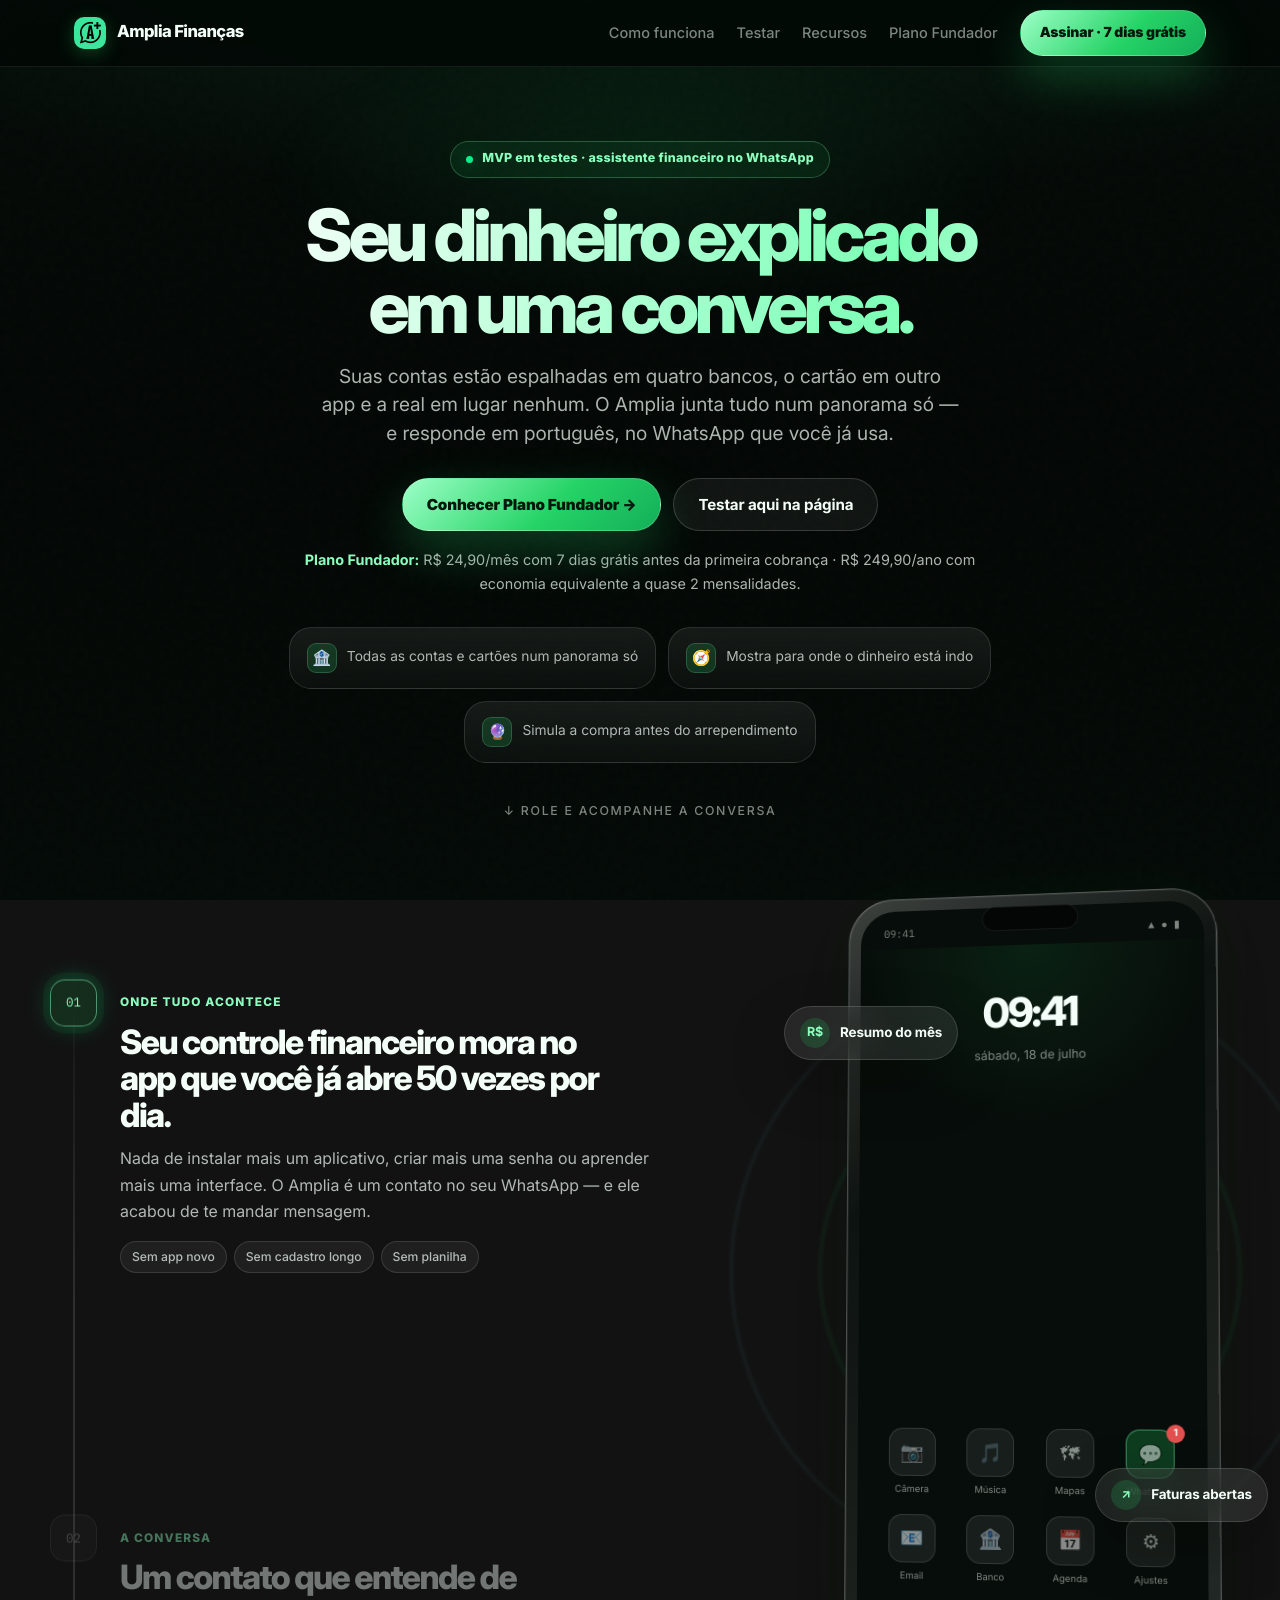
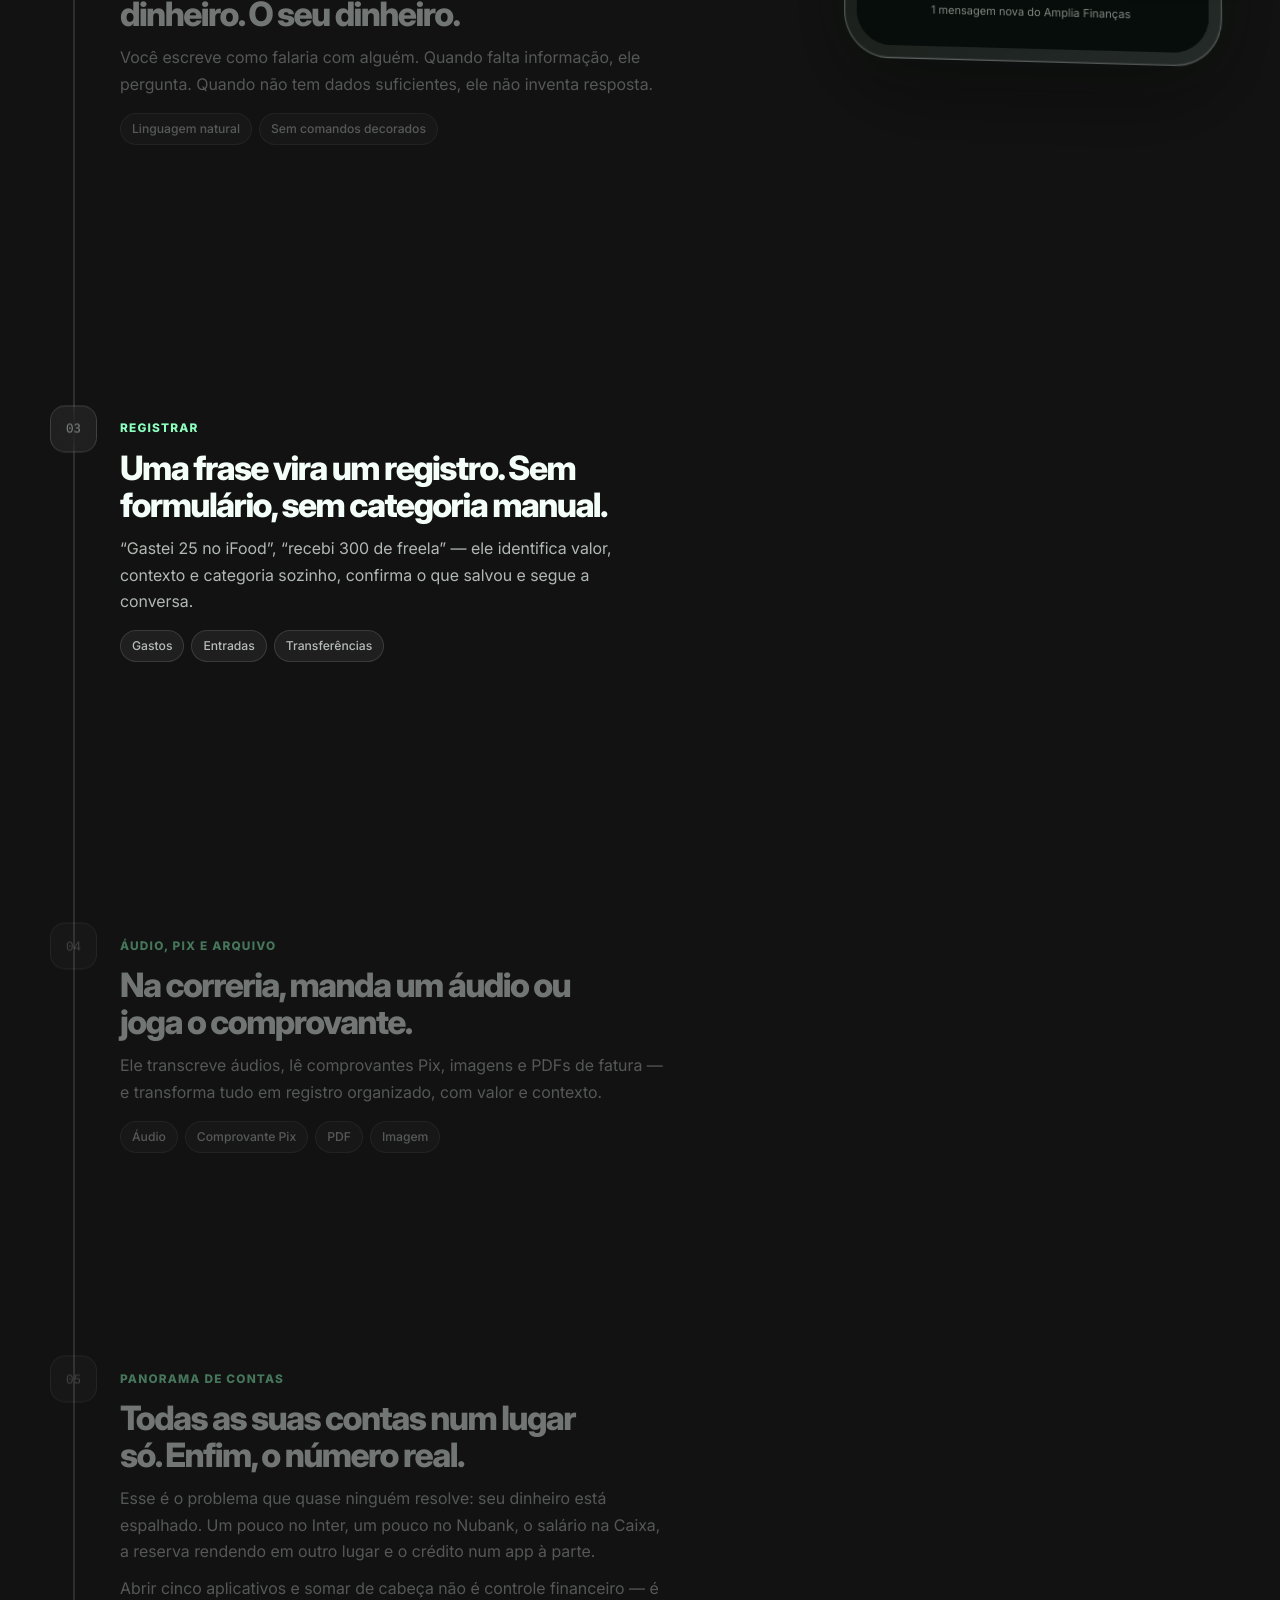
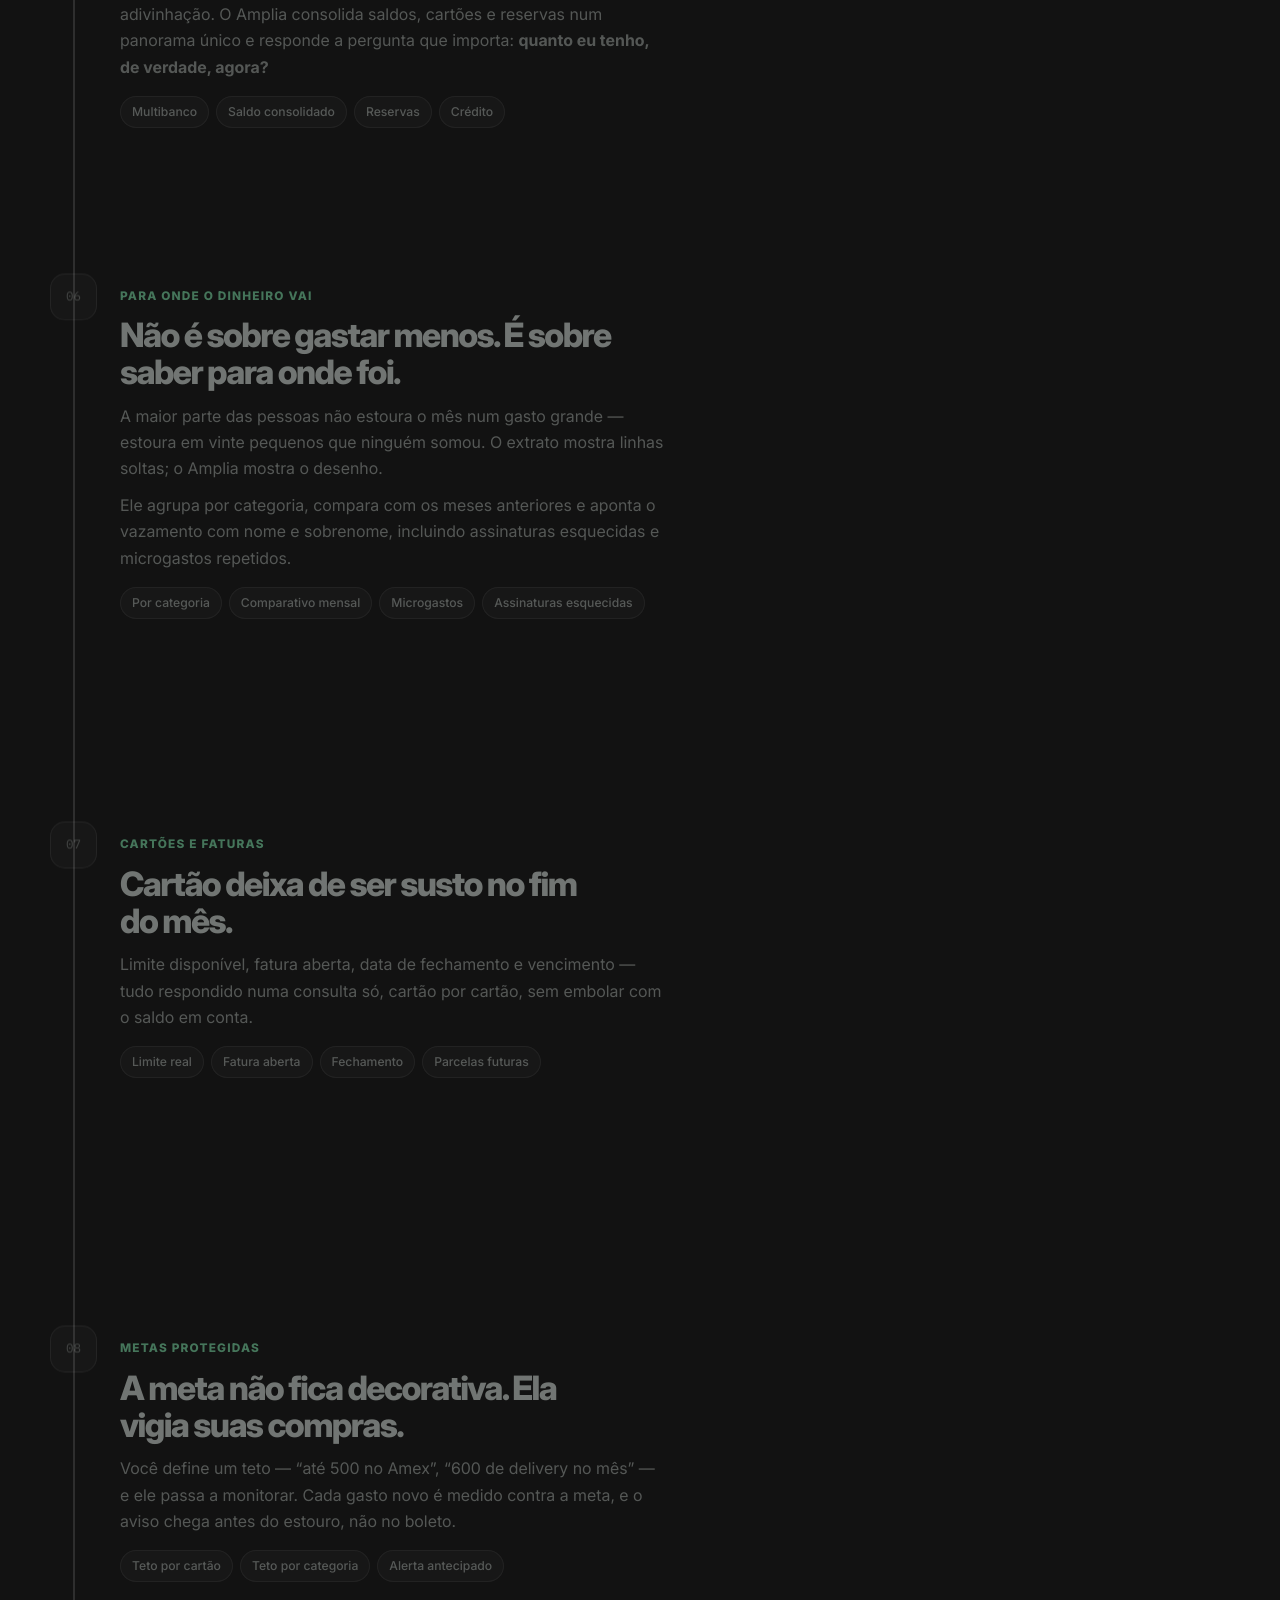
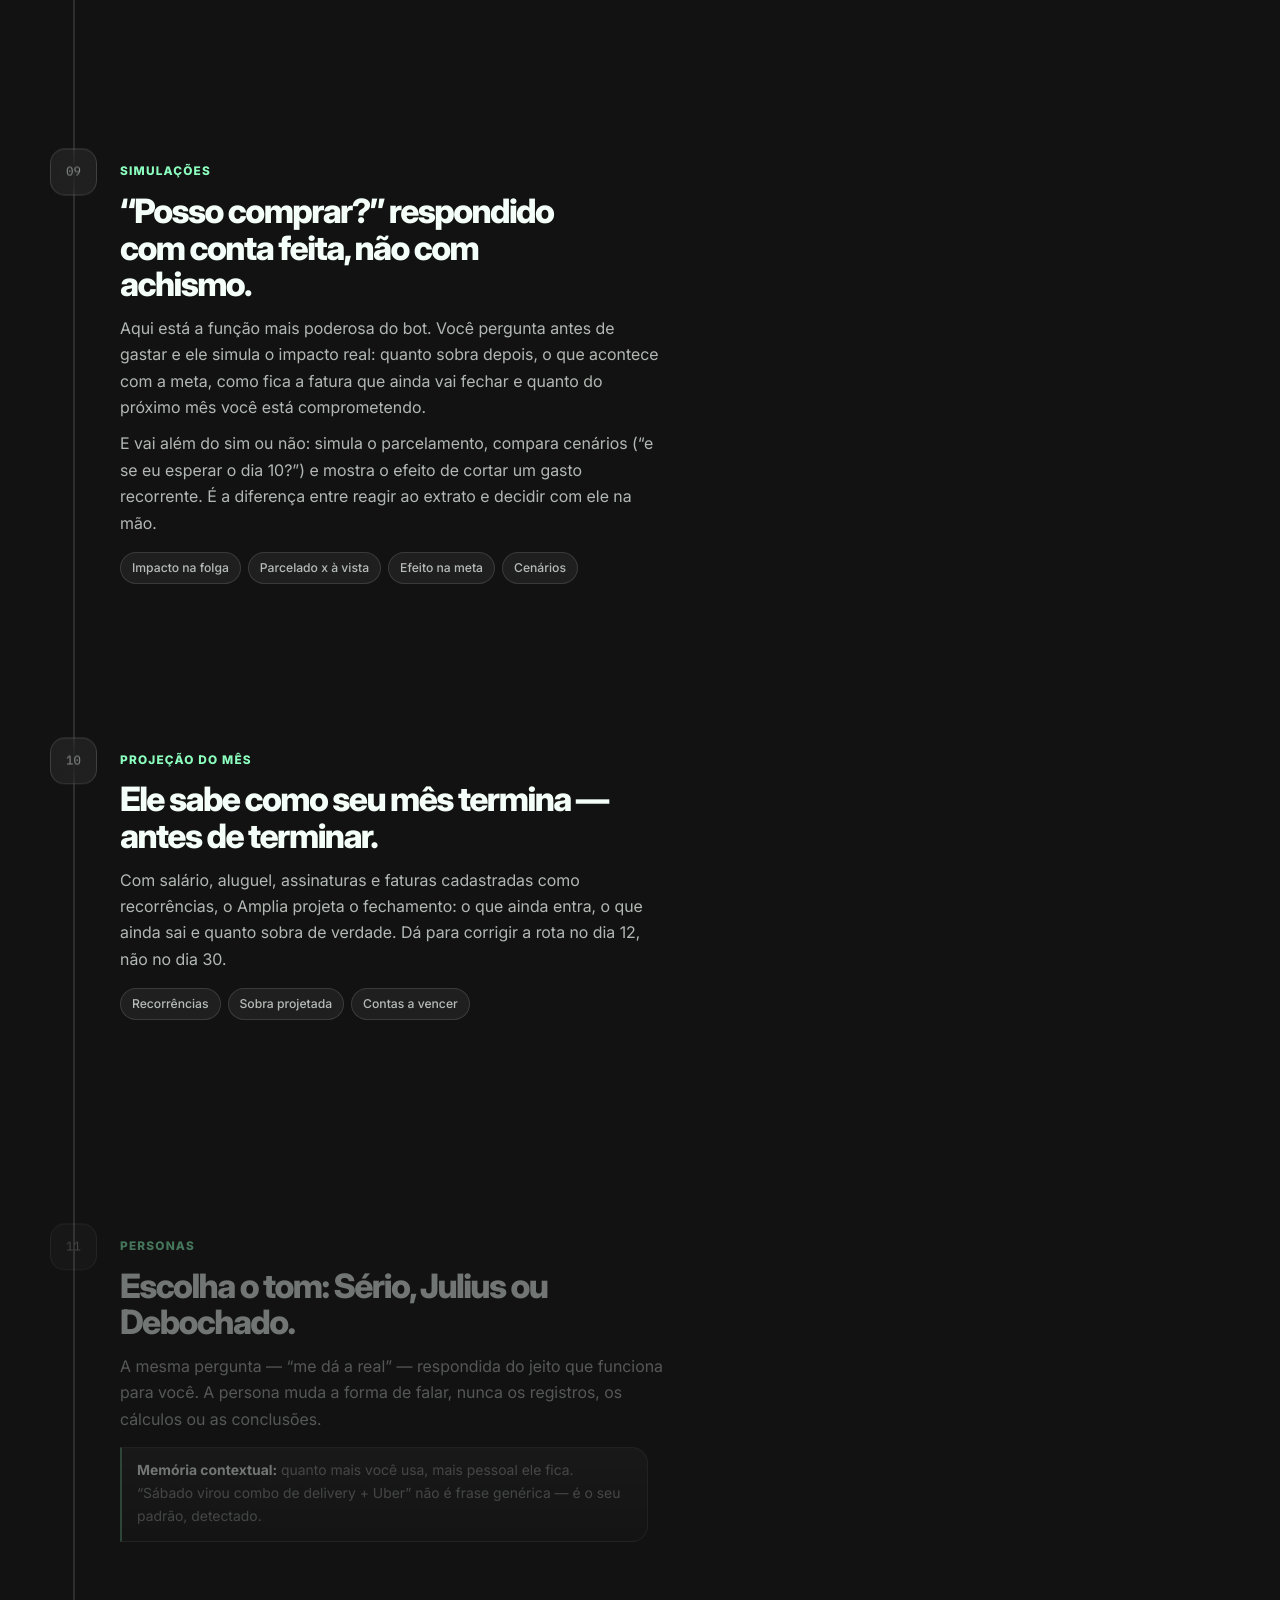
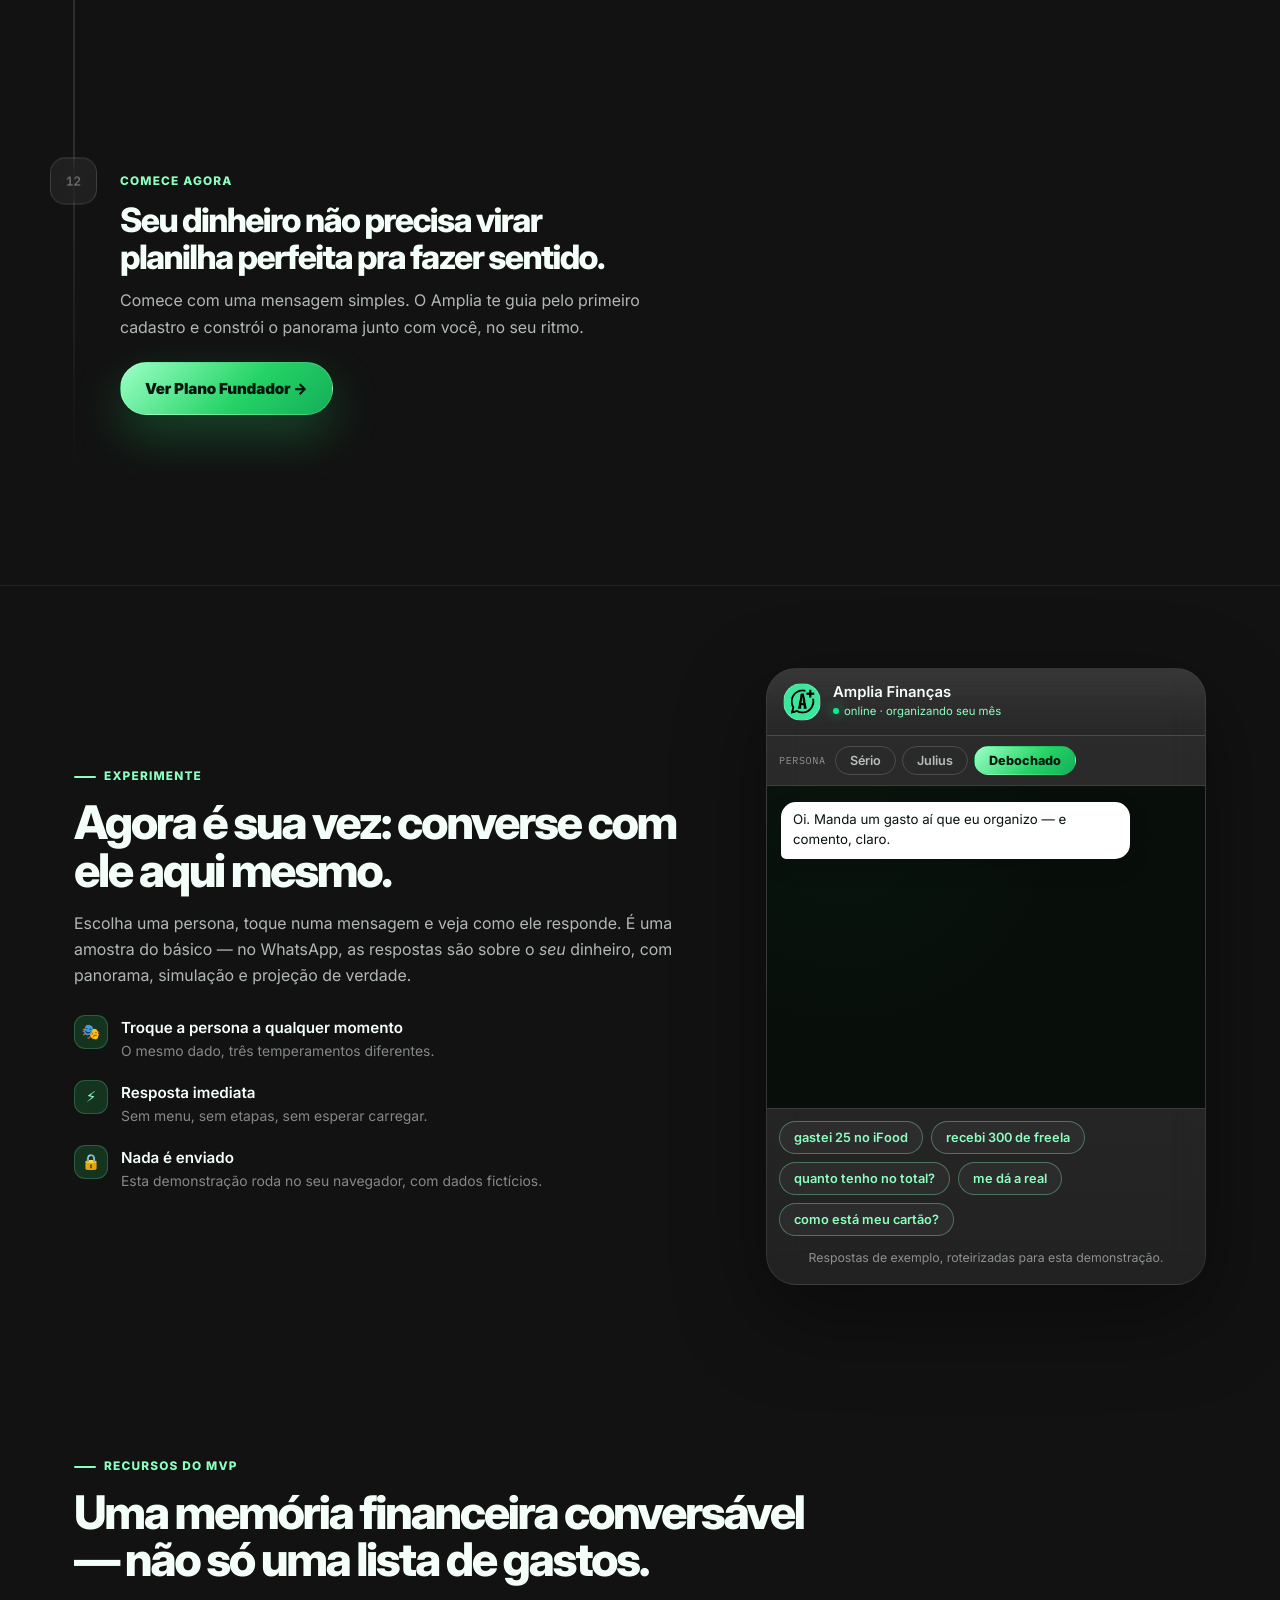
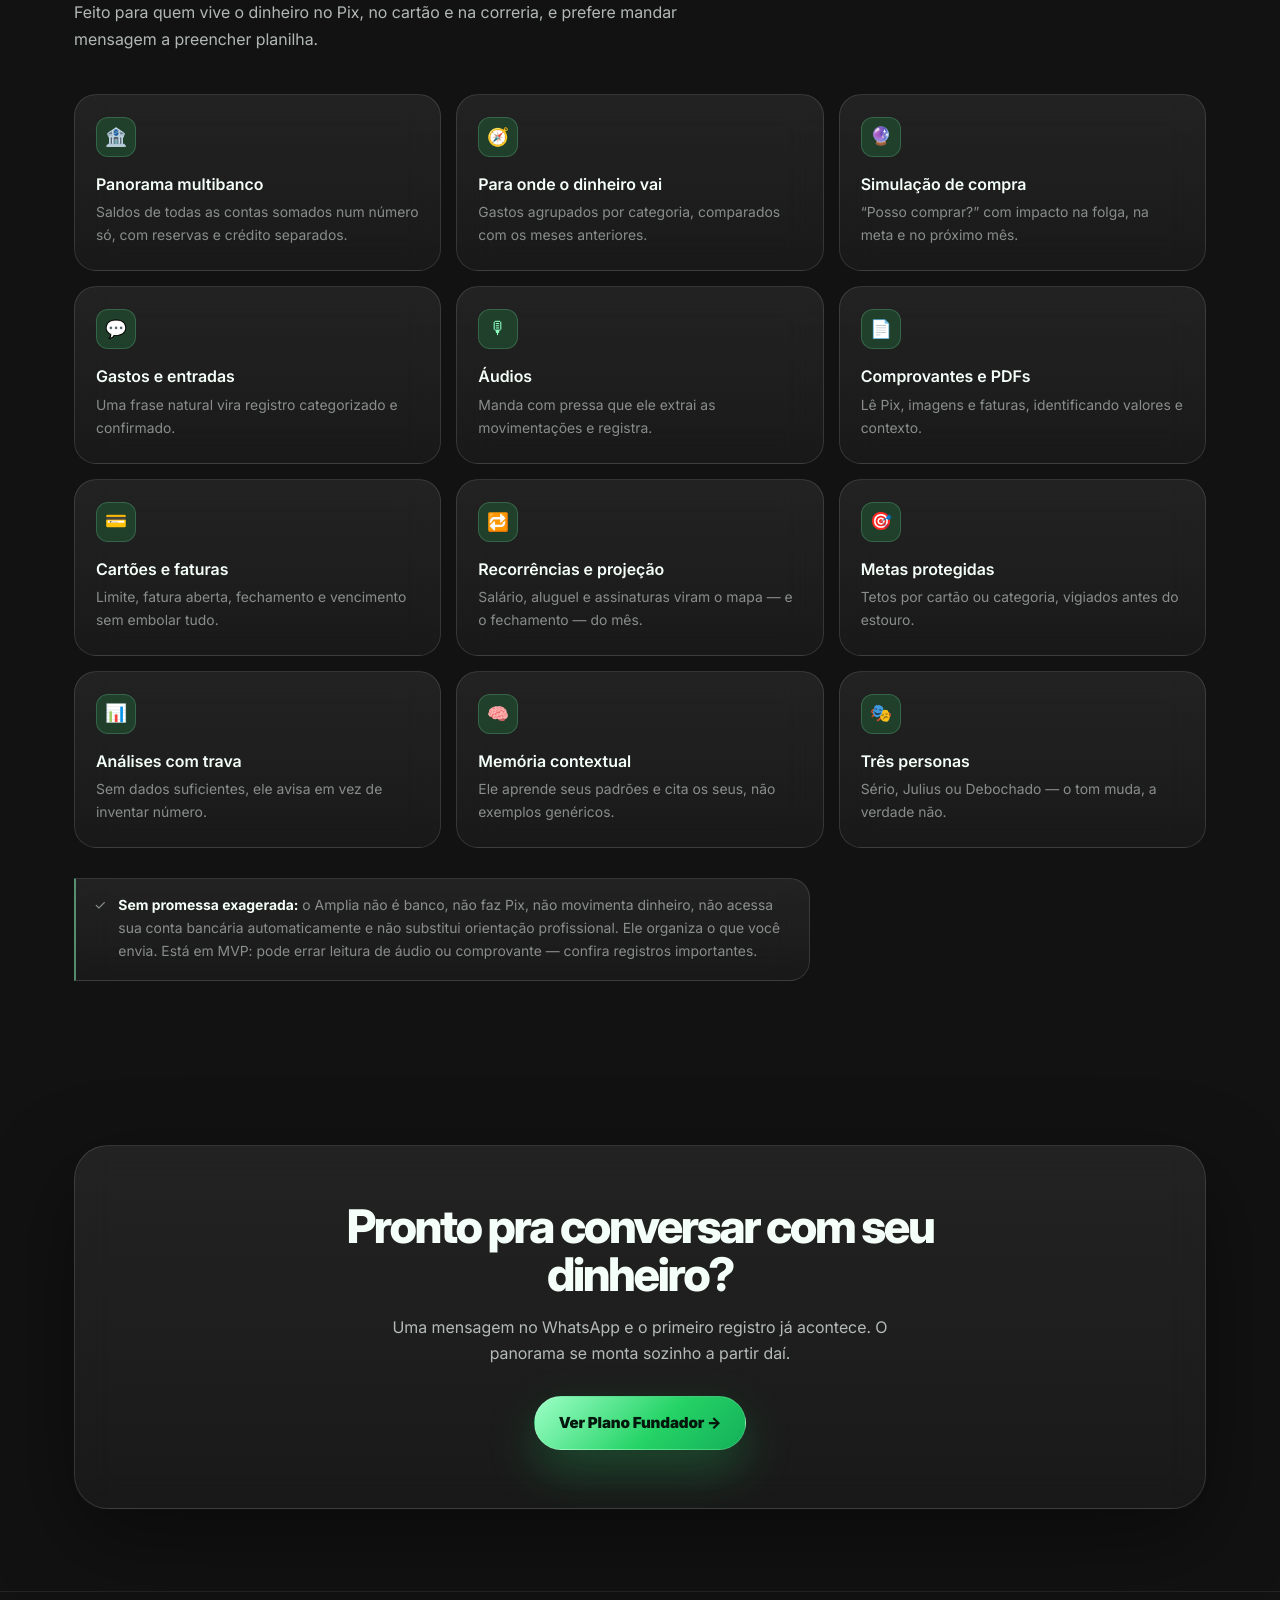
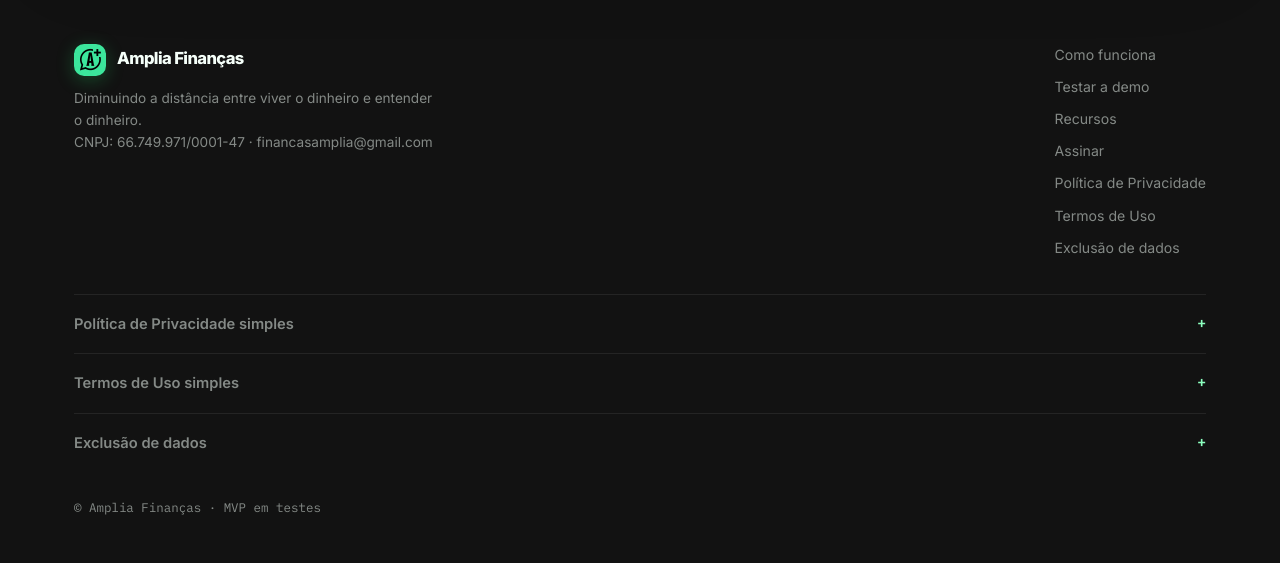
==== commit 8e0ba9d1: "Alinha copy da oferta na pagina inicial Updated pricing details and trial information for the Fundad" ====
--- a/index.html
+++ b/index.html
@@ -725,7 +725,7 @@
       <a class="btn btn-primary" href="/assinar">Conhecer Plano Fundador →</a>
       <a class="btn btn-ghost" href="#demo">Testar aqui na página</a>
     </div>
-    <p style="max-width:44rem;margin:-18px auto 30px;color:var(--ink-2);font-size:.9rem"><strong style="color:var(--mint)">Plano Fundador:</strong> primeiros 50 assinantes · R$ 24,90/mês com 7 dias de trial antes da primeira cobrança · R$ 249,90/ano sem trial.</p>
+    <p style="max-width:44rem;margin:-18px auto 30px;color:var(--ink-2);font-size:.9rem"><strong style="color:var(--mint)">Plano Fundador:</strong> R$ 24,90/mês com 7 dias grátis antes da primeira cobrança · R$ 249,90/ano com economia equivalente a quase 2 mensalidades.</p>
     <div class="trust">
       <div class="trust-item"><span class="ic">🏦</span><span>Todas as contas e cartões num panorama só</span></div>
       <div class="trust-item"><span class="ic">🧭</span><span>Mostra para onde o dinheiro está indo</span></div>
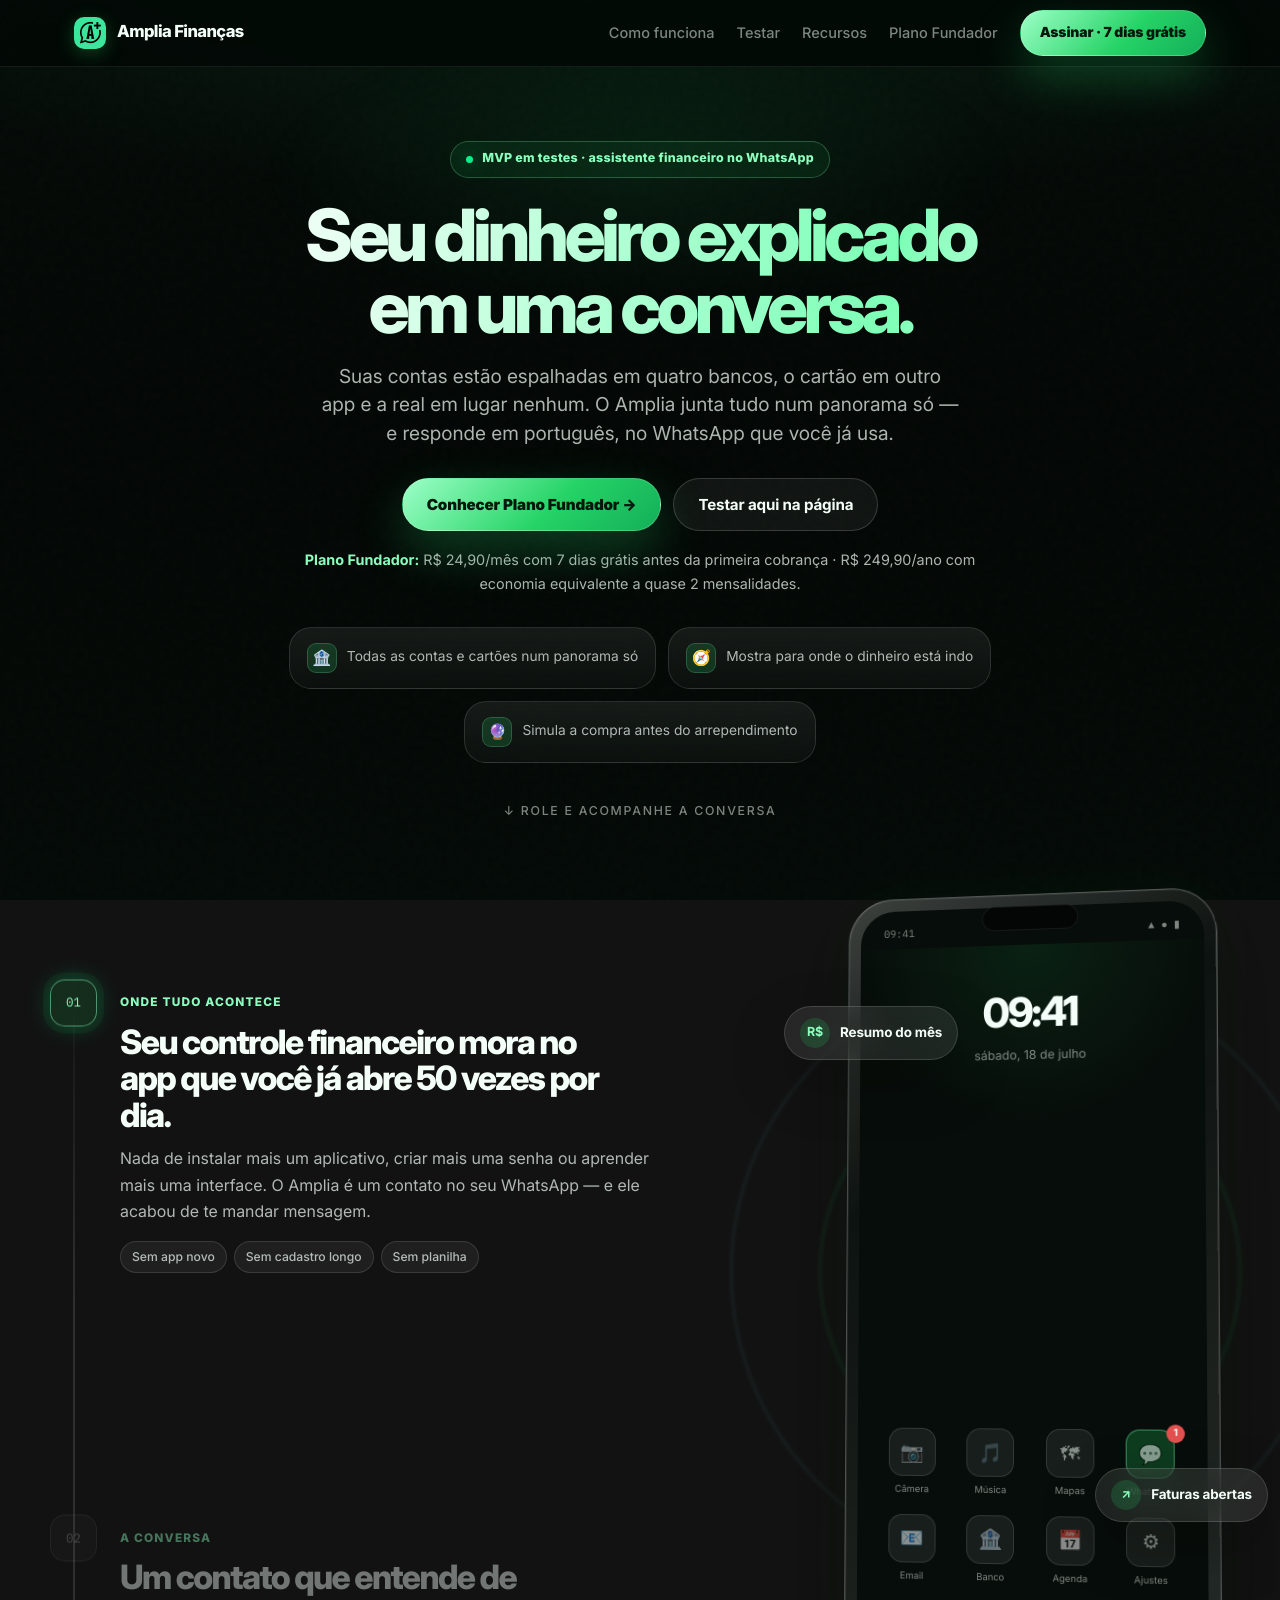
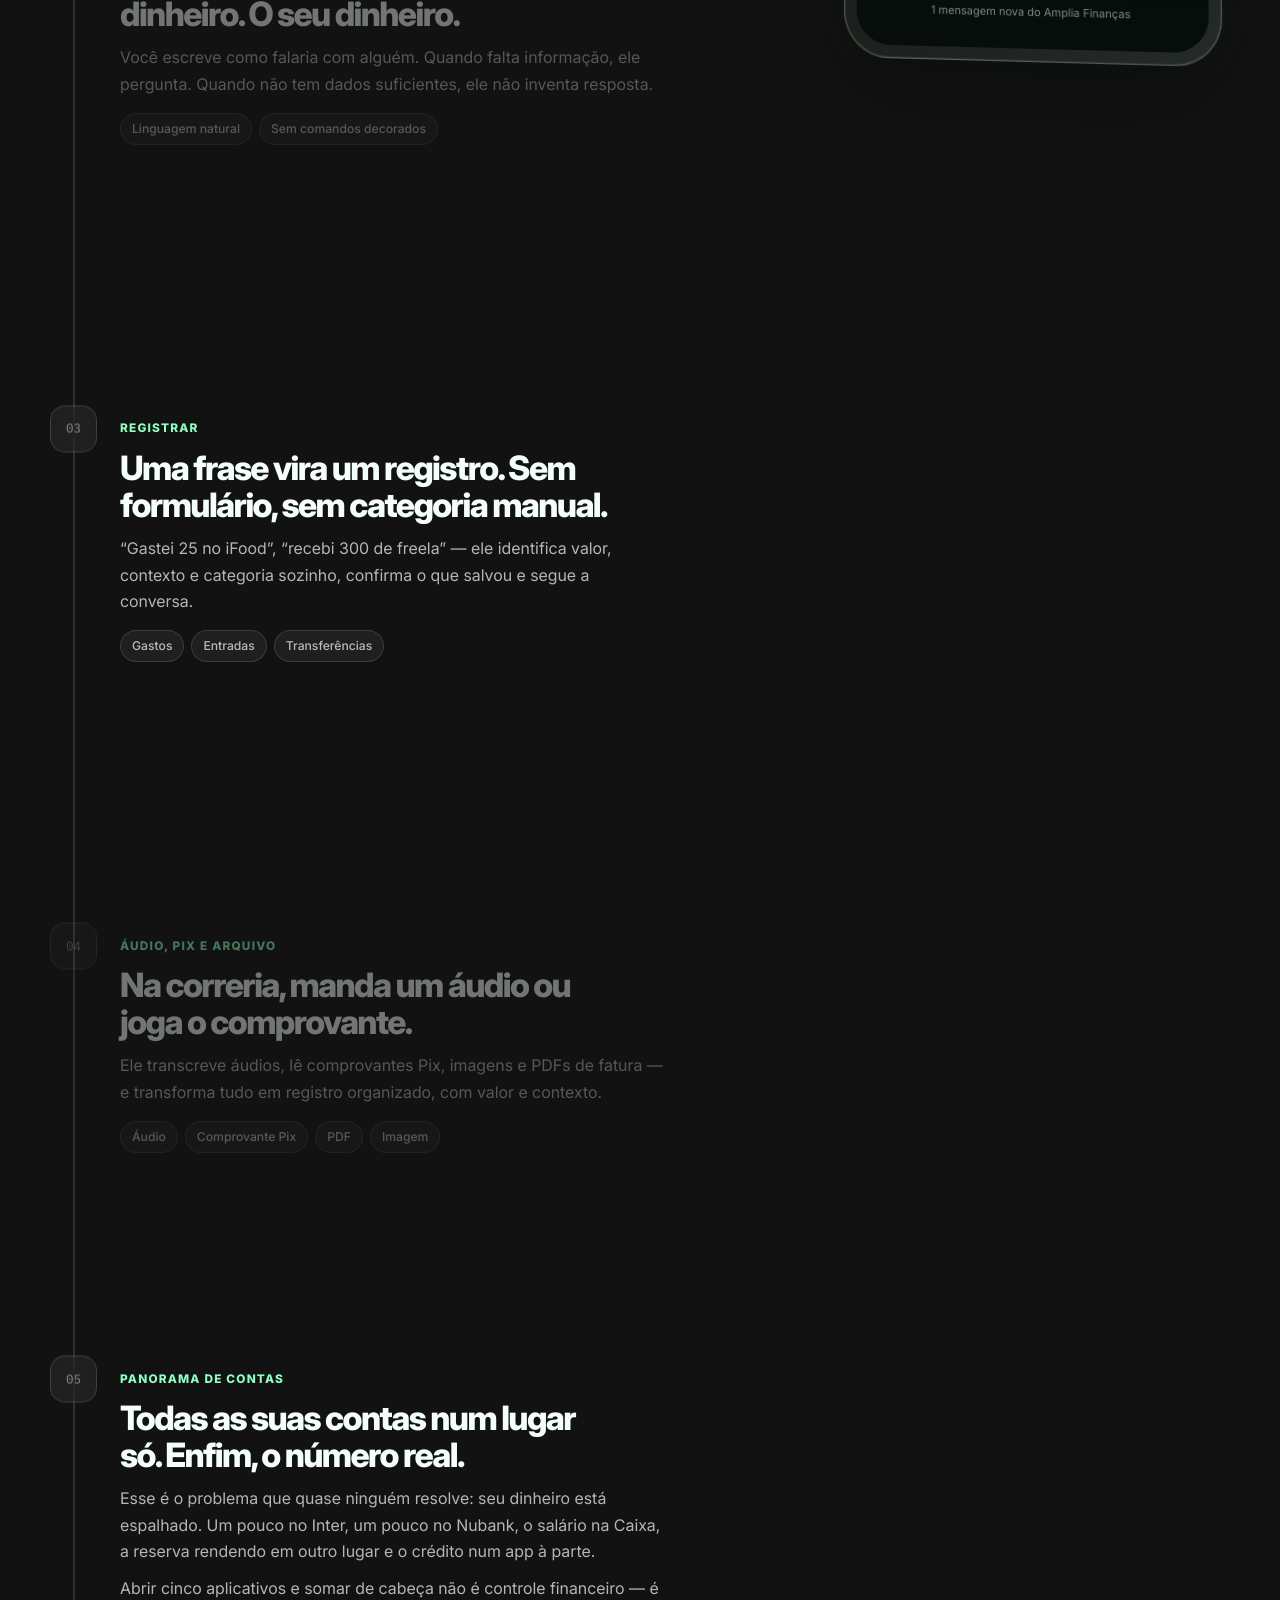
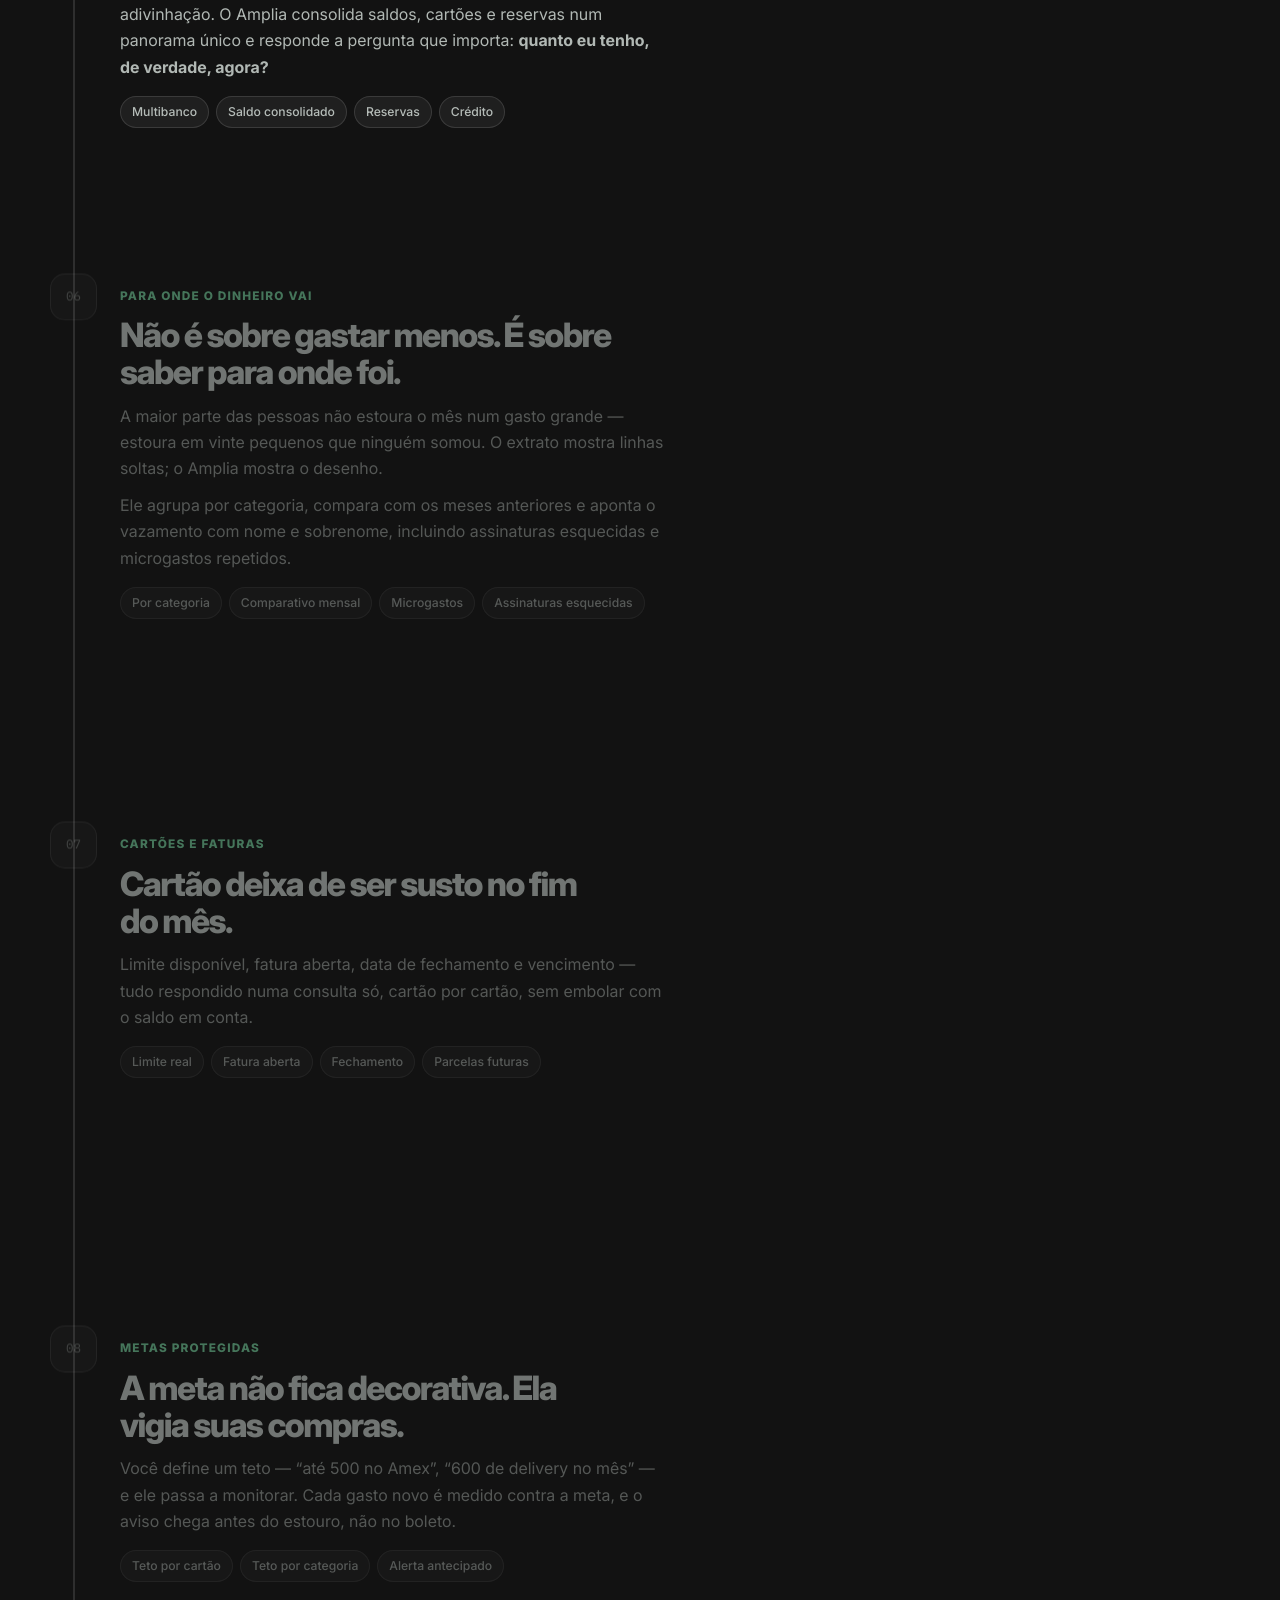
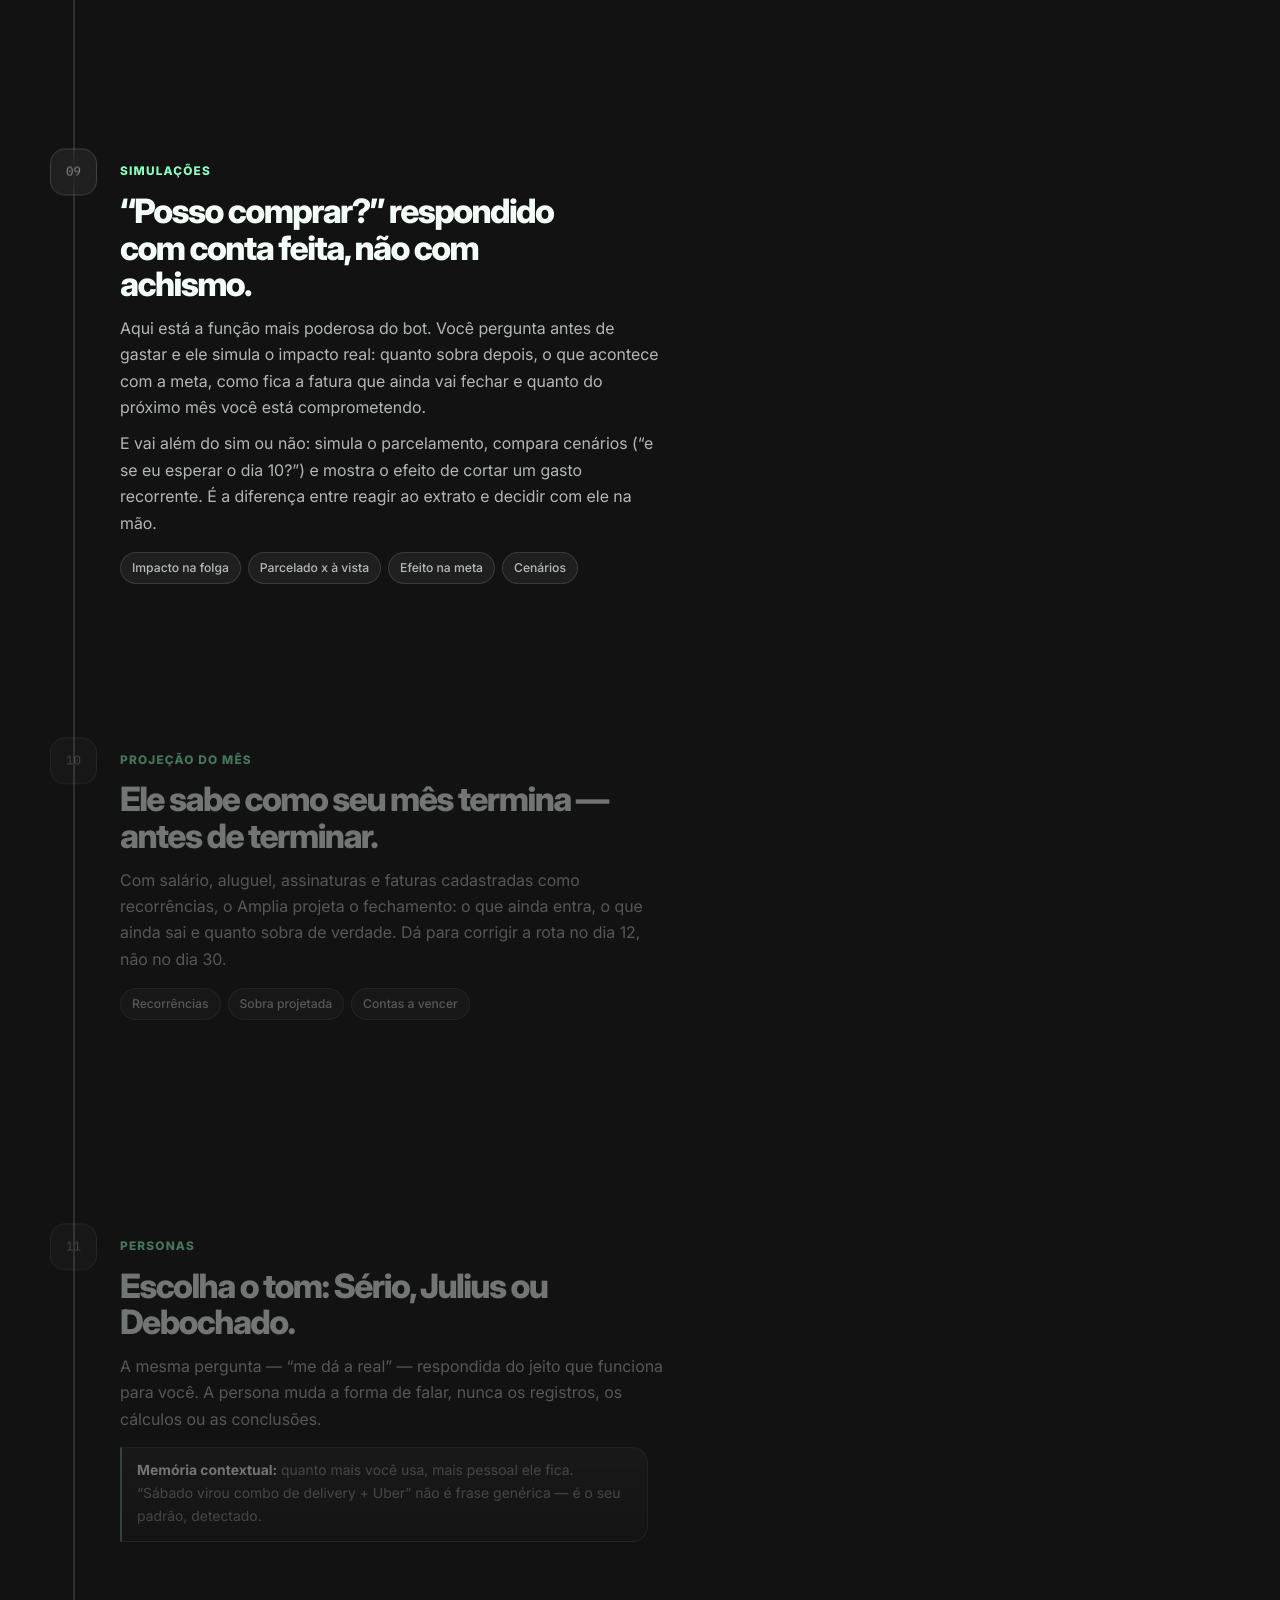
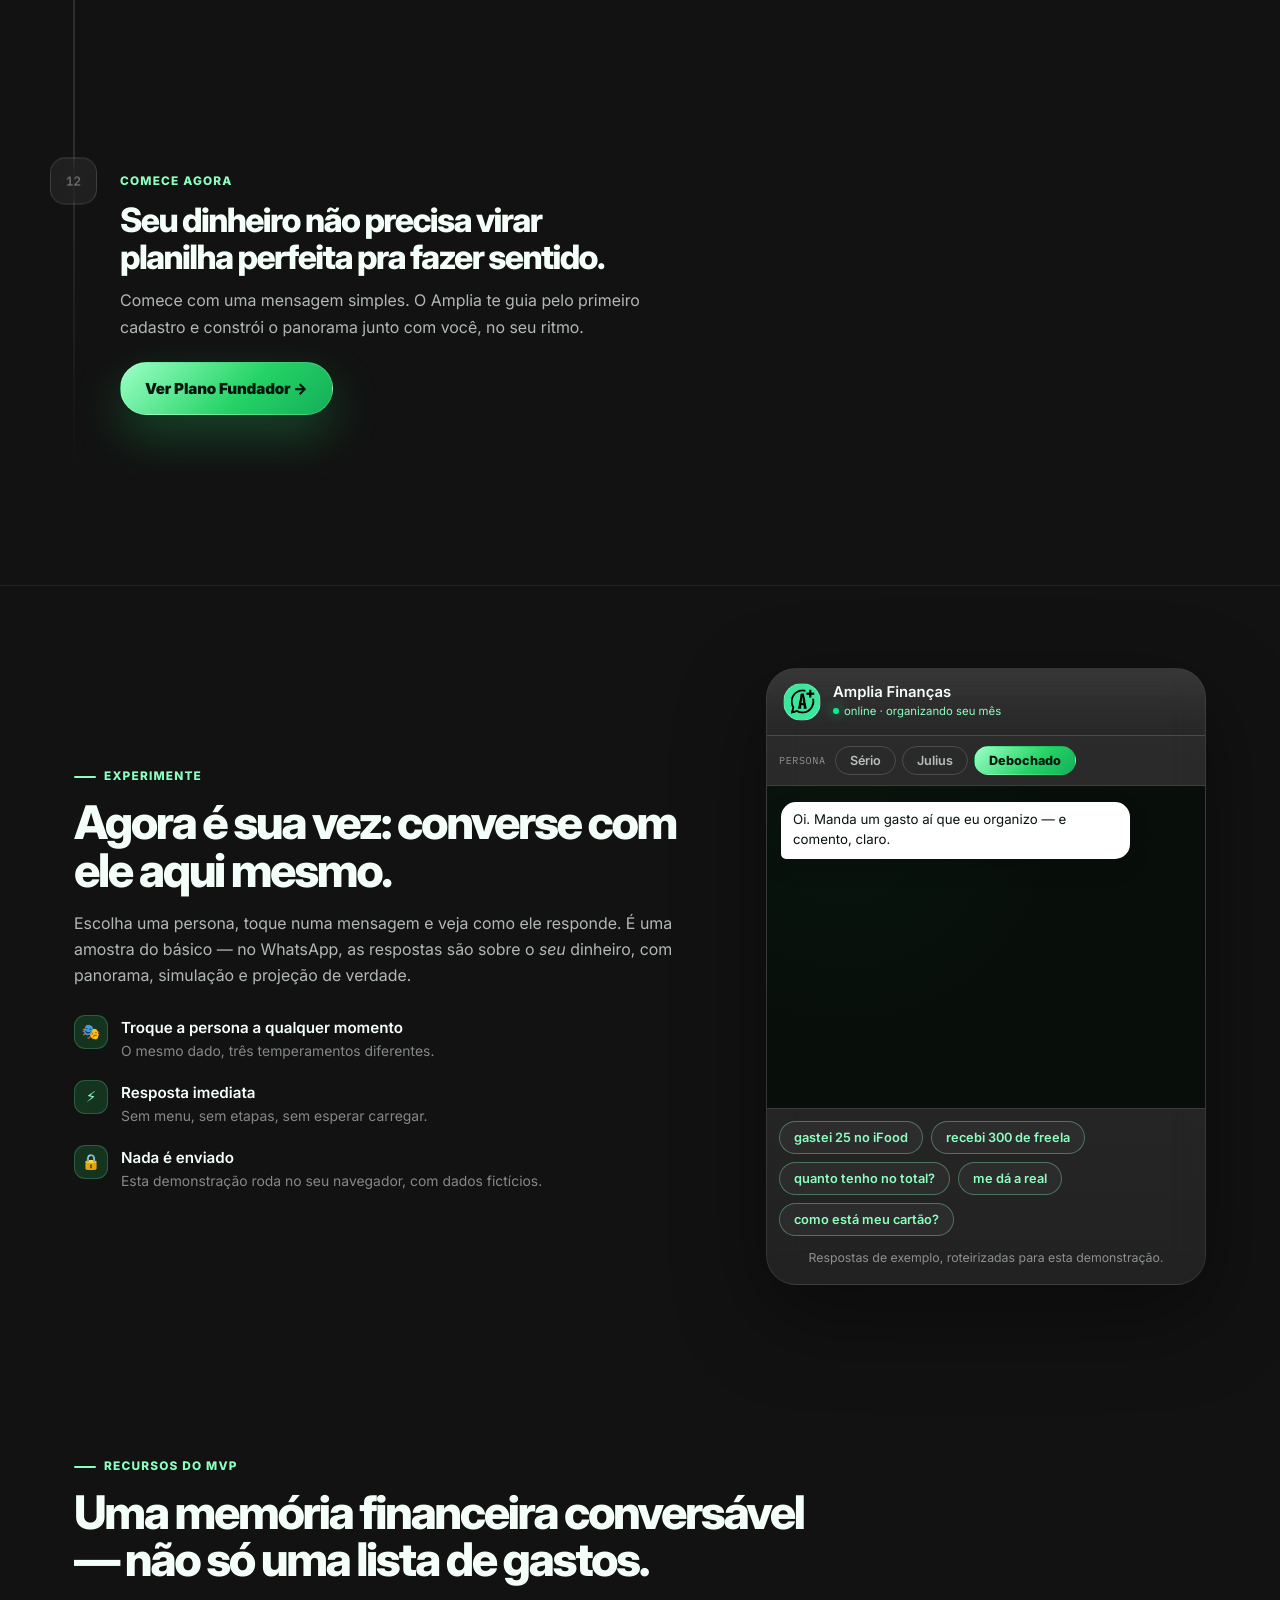
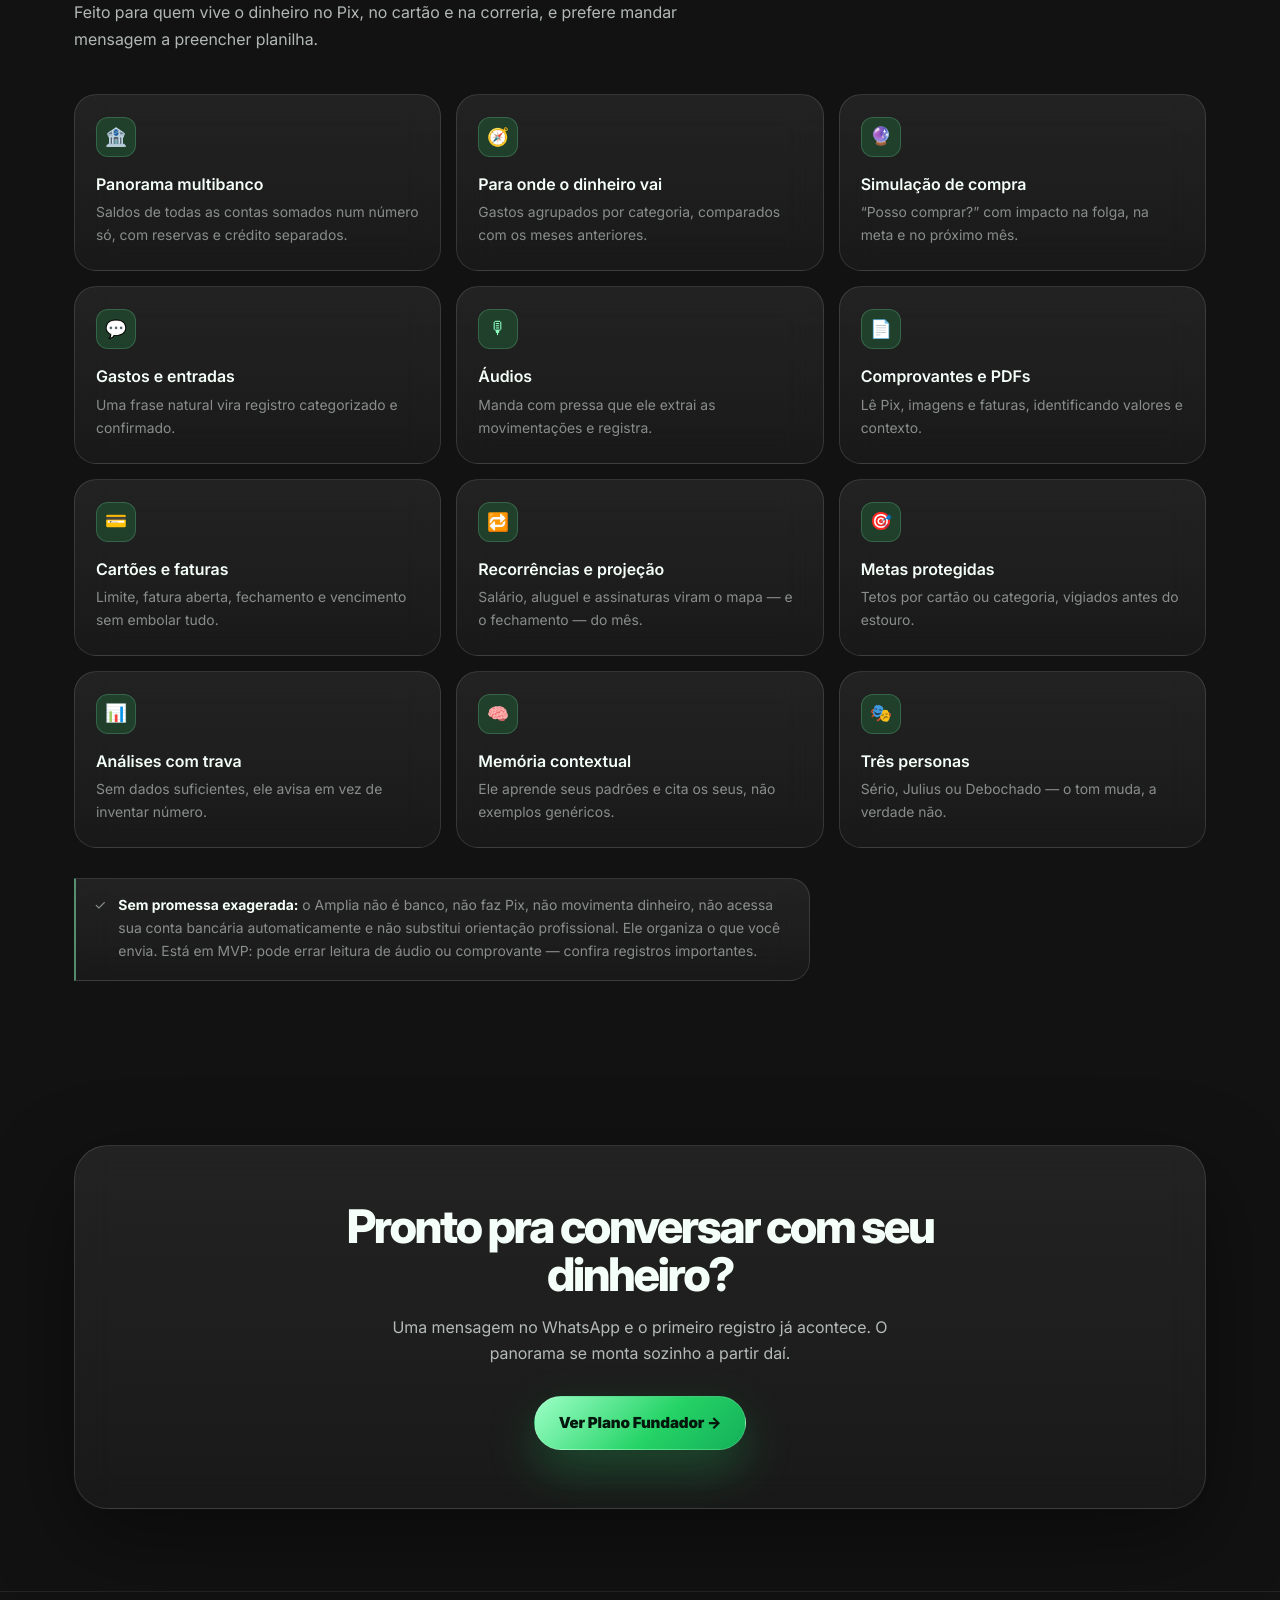
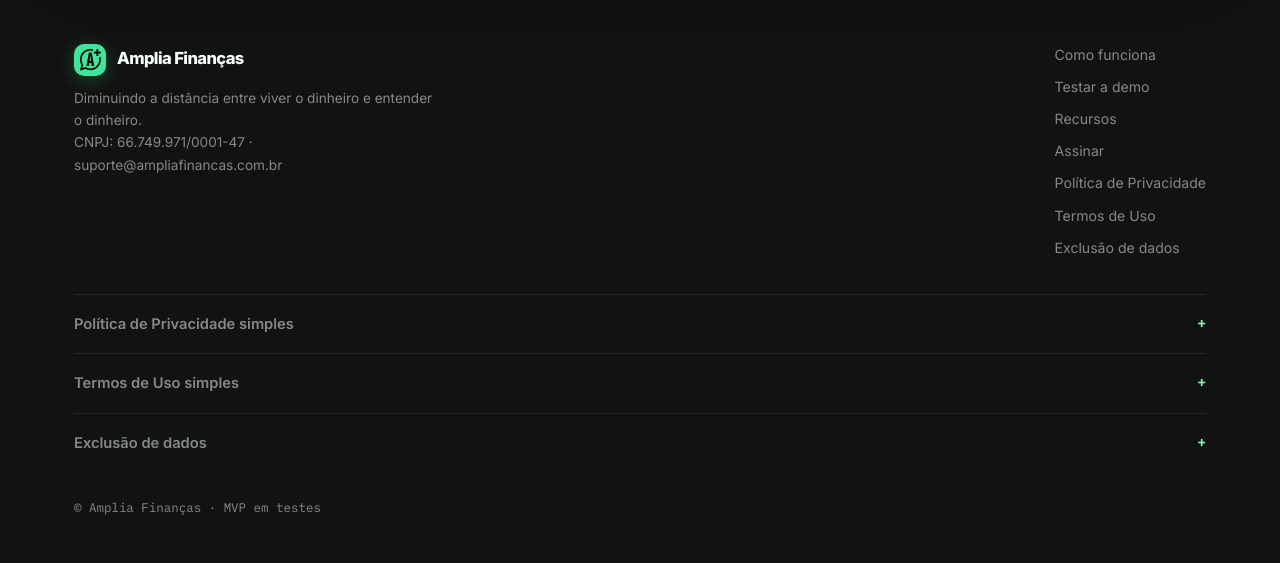
==== commit deb309c2: "Atualiza email de suporte do site" ====
--- a/index.html
+++ b/index.html
@@ -925,7 +925,7 @@
     <div class="foot-grid">
       <div class="foot-brand">
         <a class="brand" href="#top"><img class="logo" src="[data-uri]" alt="Logo Amplia Finanças">Amplia Finanças</a>
-        <p>Diminuindo a distância entre viver o dinheiro e entender o dinheiro.<br>CNPJ: 66.749.971/0001-47 · financasamplia@gmail.com</p>
+        <p>Diminuindo a distância entre viver o dinheiro e entender o dinheiro.<br>CNPJ: 66.749.971/0001-47 · suporte@ampliafinancas.com.br</p>
       </div>
       <div class="foot-links">
         <a href="#tour">Como funciona</a>
@@ -962,7 +962,7 @@
           <h3>9. Mudanças nesta política</h3>
           <p>Esta política pode ser atualizada conforme o produto evoluir. A versão mais recente ficará disponível nesta página.</p>
           <h3>10. Contato</h3>
-          <p>Para dúvidas ou solicitações sobre privacidade, entre em contato pelo e-mail: <strong>financasamplia@gmail.com</strong>.</p>
+          <p>Para dúvidas ou solicitações sobre privacidade, entre em contato pelo e-mail: <strong>suporte@ampliafinancas.com.br</strong>.</p>
         </div>
       </details>
       <details id="termos">
@@ -978,7 +978,7 @@
           <h3>4. Fase de testes</h3>
           <p>Como o produto está em MVP, podem ocorrer erros de interpretação, classificação, leitura de comprovantes ou cálculo. Sempre confira informações importantes antes de tomar decisões.</p>
           <h3>5. Contato</h3>
-          <p>Para dúvidas sobre o uso do serviço, entre em contato pelo e-mail: <strong>financasamplia@gmail.com</strong>.</p>
+          <p>Para dúvidas sobre o uso do serviço, entre em contato pelo e-mail: <strong>suporte@ampliafinancas.com.br</strong>.</p>
         </div>
       </details>
       <details id="exclusao-dados">
@@ -986,7 +986,7 @@
         <div class="legal-body">
           <p>Você pode solicitar a exclusão dos seus dados vinculados ao Amplia Finanças.</p>
           <h3>Como solicitar</h3>
-          <p>Envie um e-mail para <strong>financasamplia@gmail.com</strong> com o assunto <strong>“Exclusão de dados — Amplia Finanças”</strong>.</p>
+          <p>Envie um e-mail para <strong>suporte@ampliafinancas.com.br</strong> com o assunto <strong>“Exclusão de dados — Amplia Finanças”</strong>.</p>
           <h3>O que informar</h3>
           <p>Inclua o número de WhatsApp usado no atendimento e, se possível, uma breve confirmação de que deseja apagar os dados associados ao uso do assistente.</p>
           <h3>O que será excluído</h3>
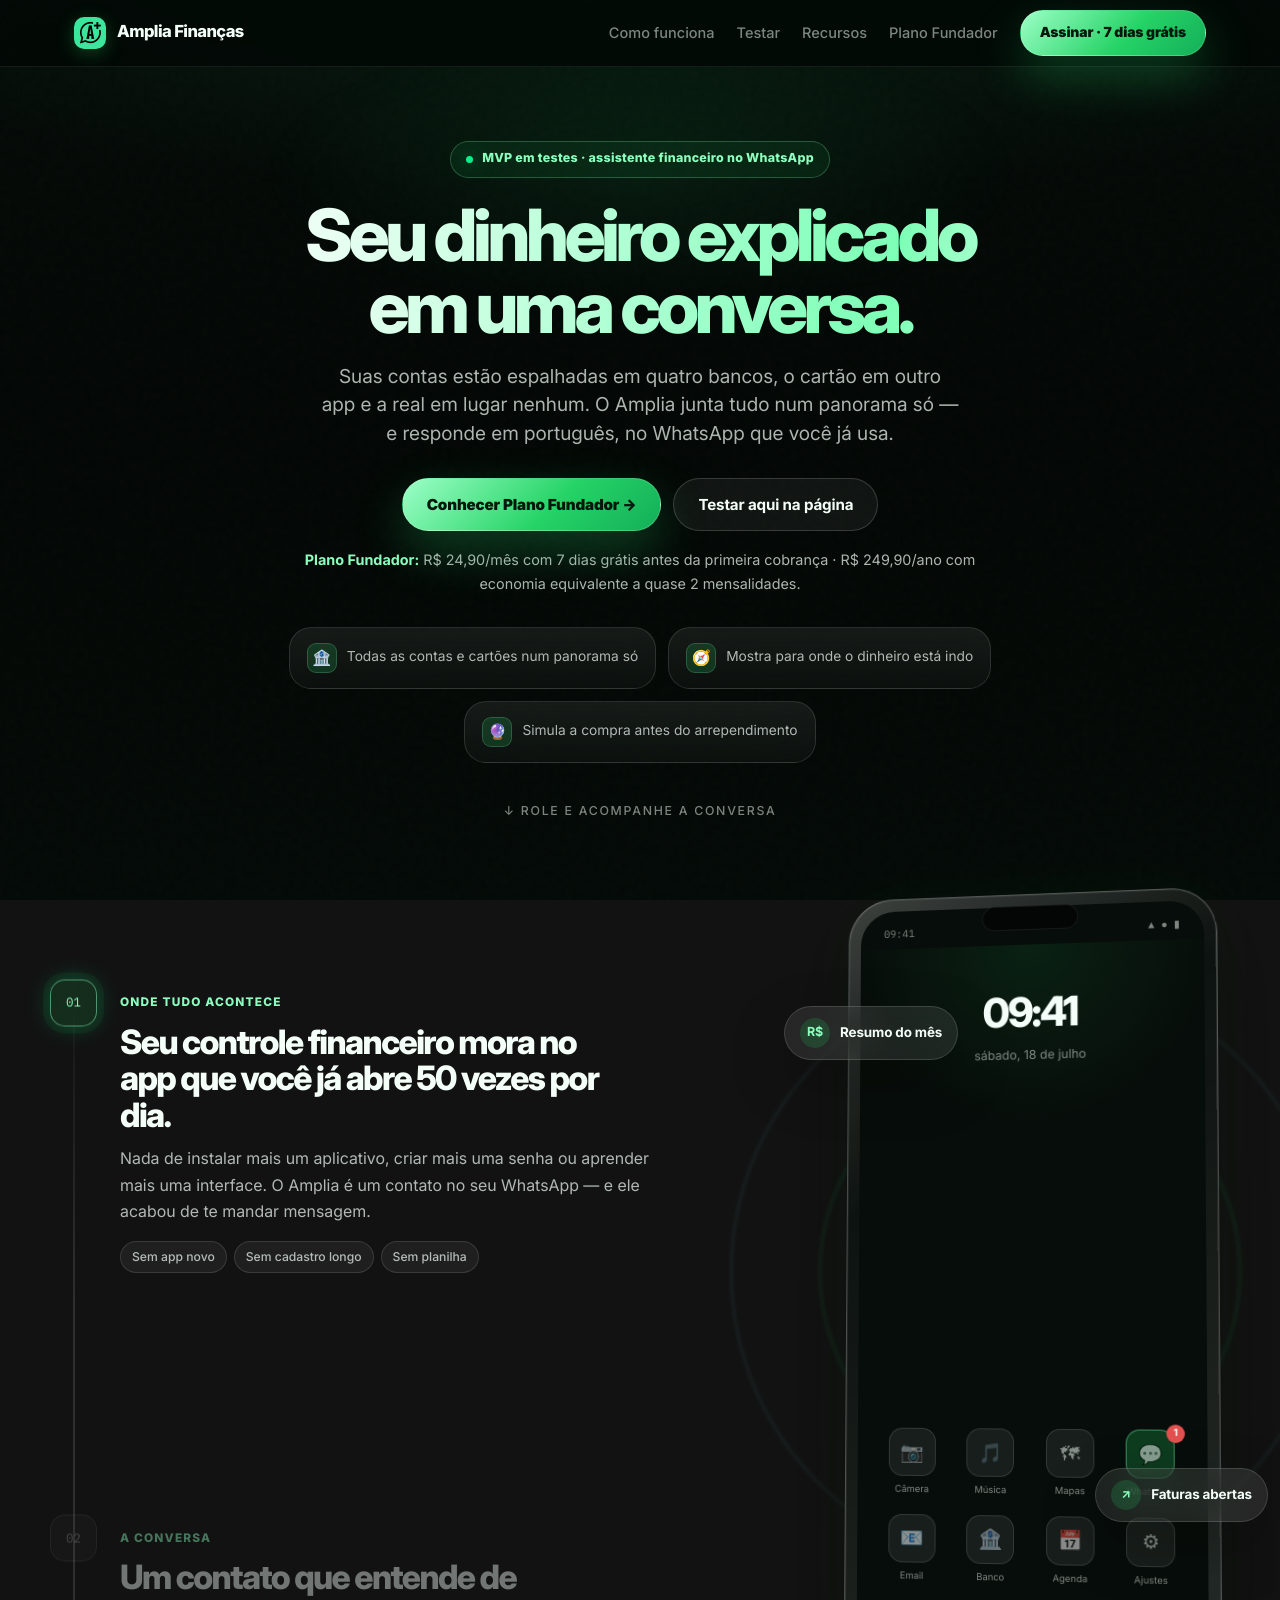
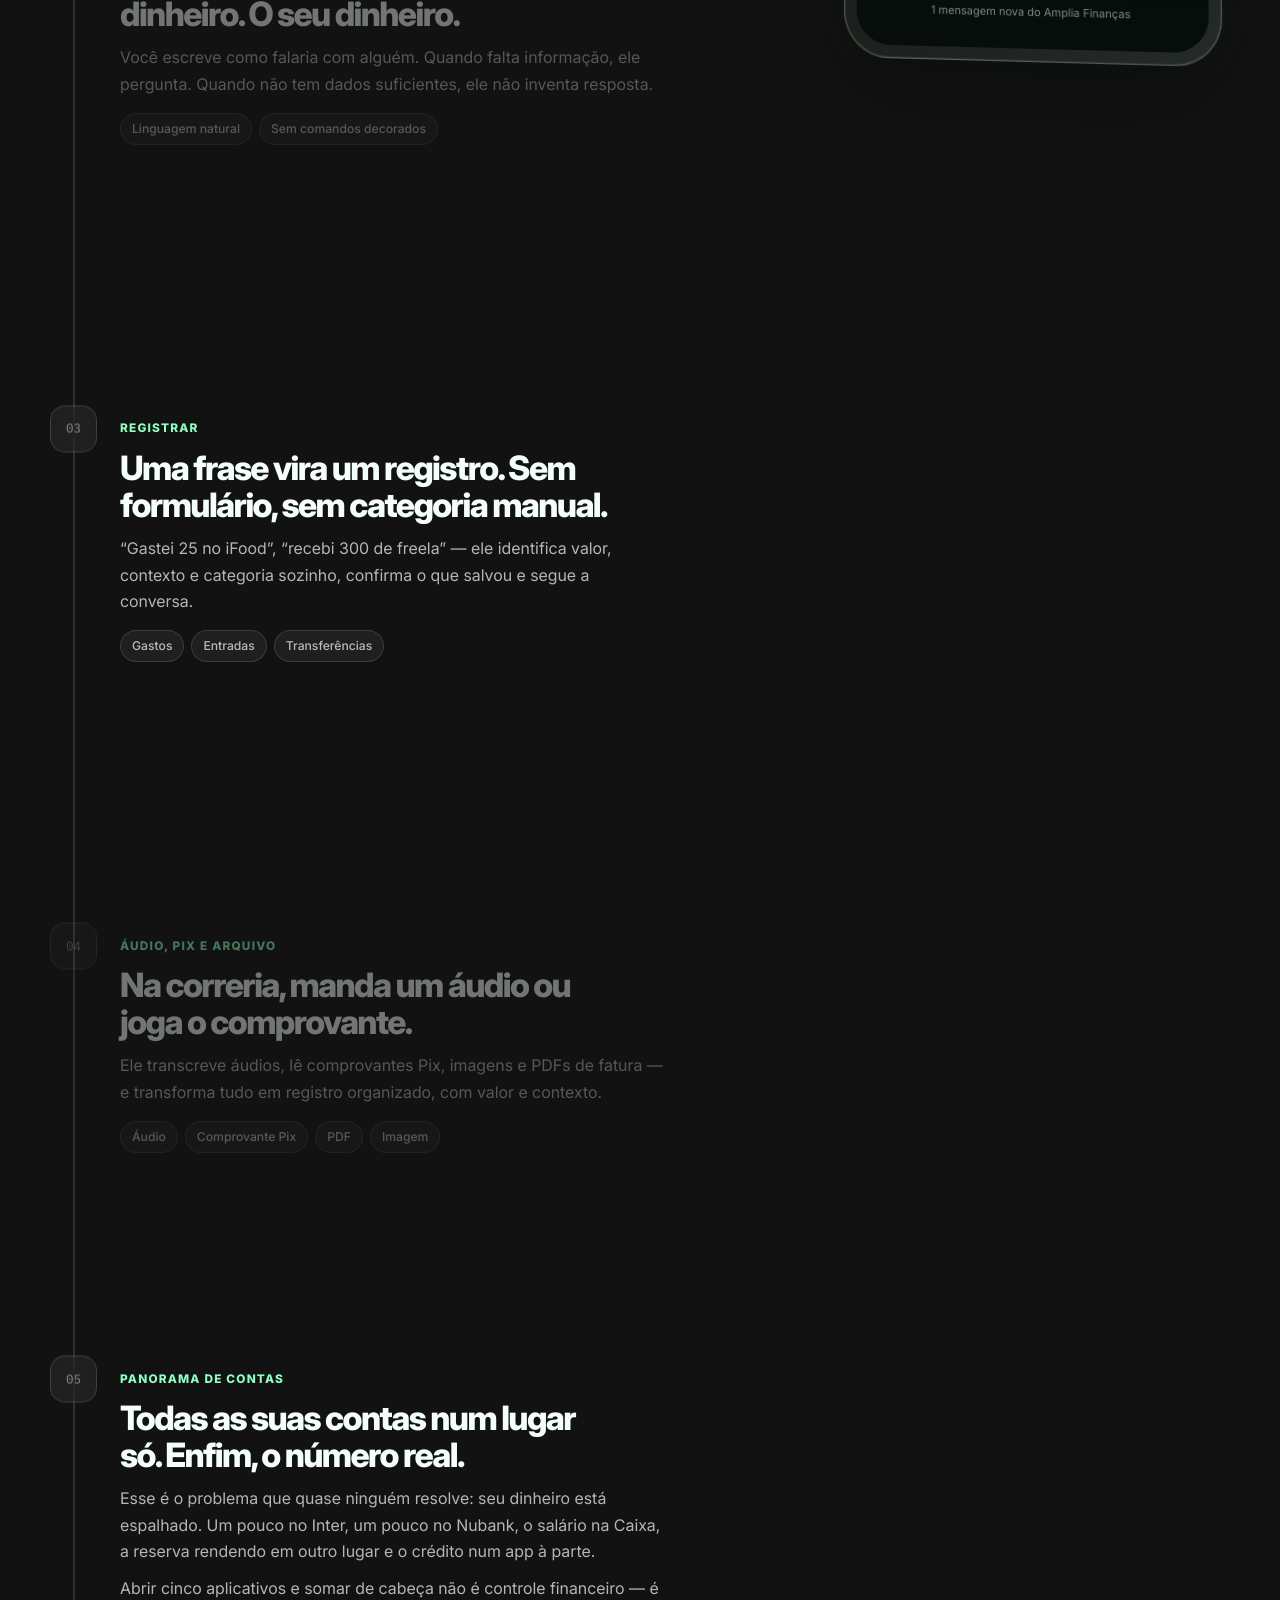
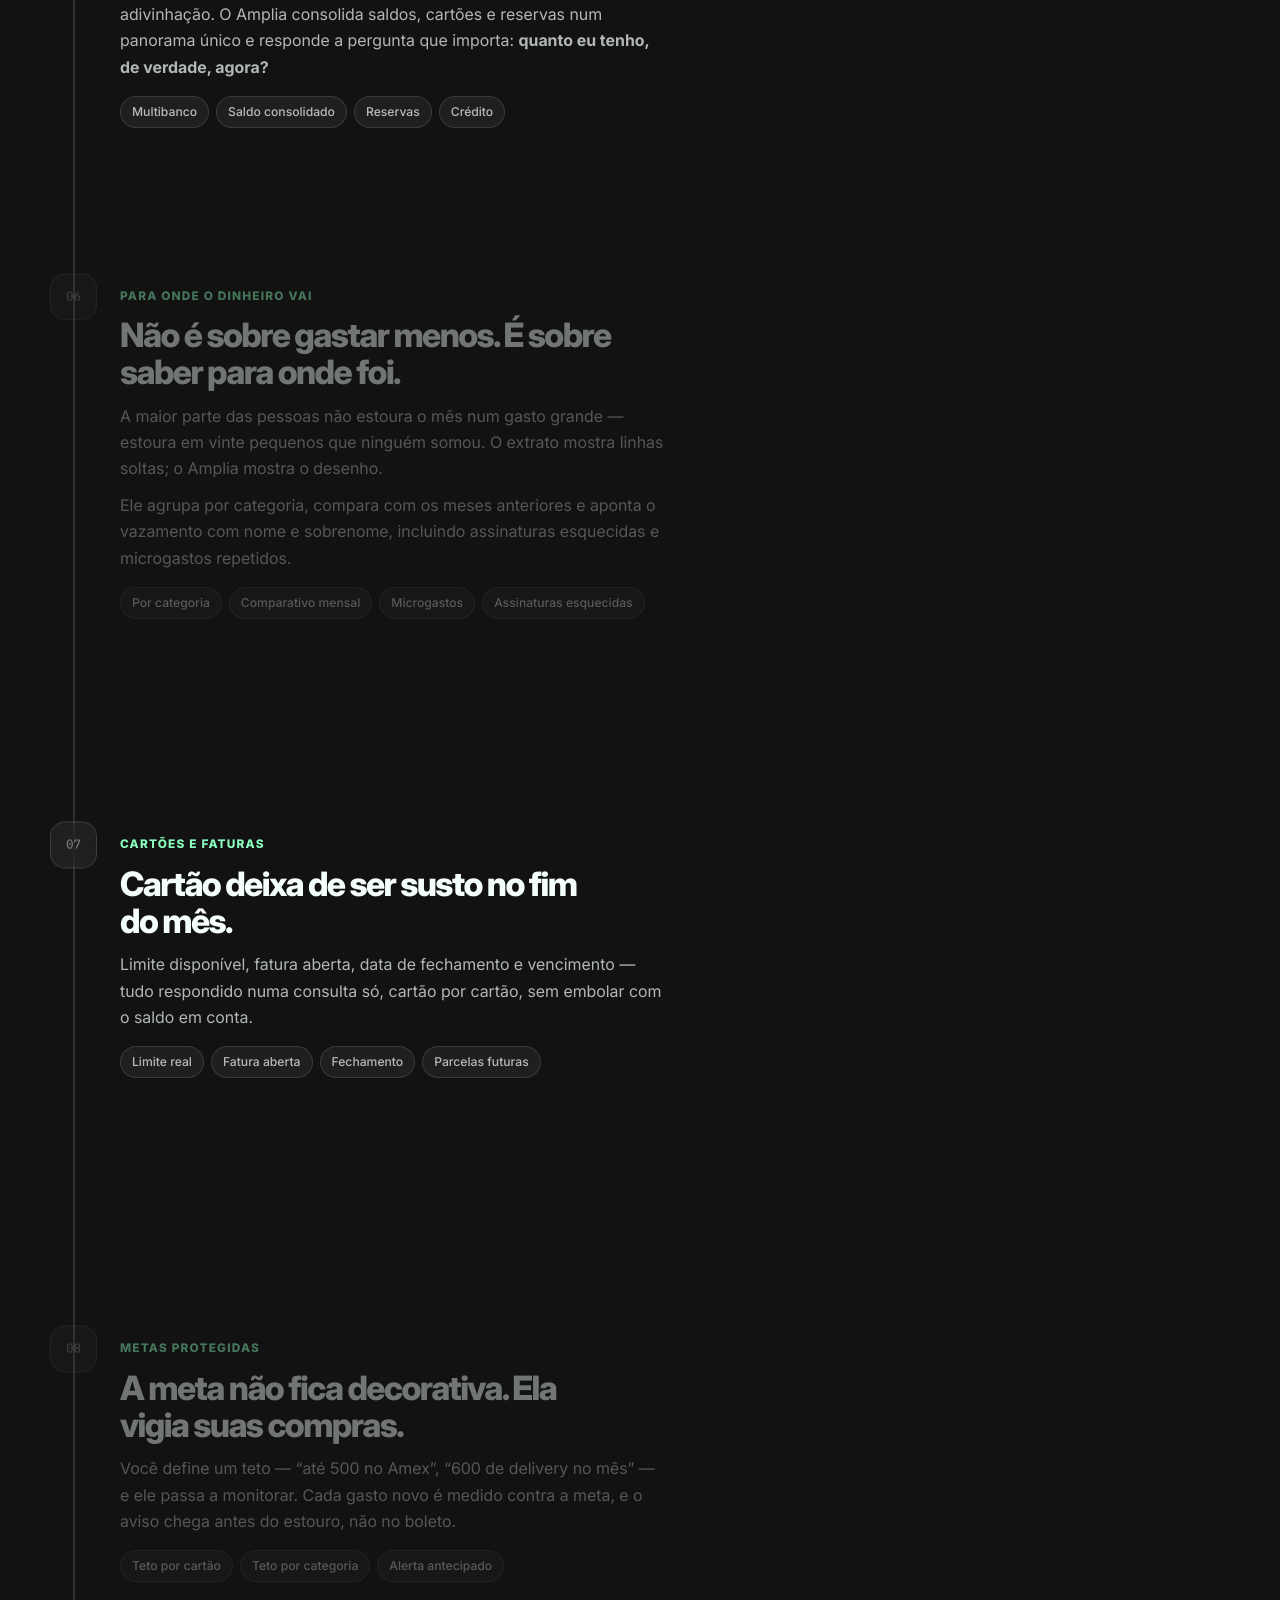
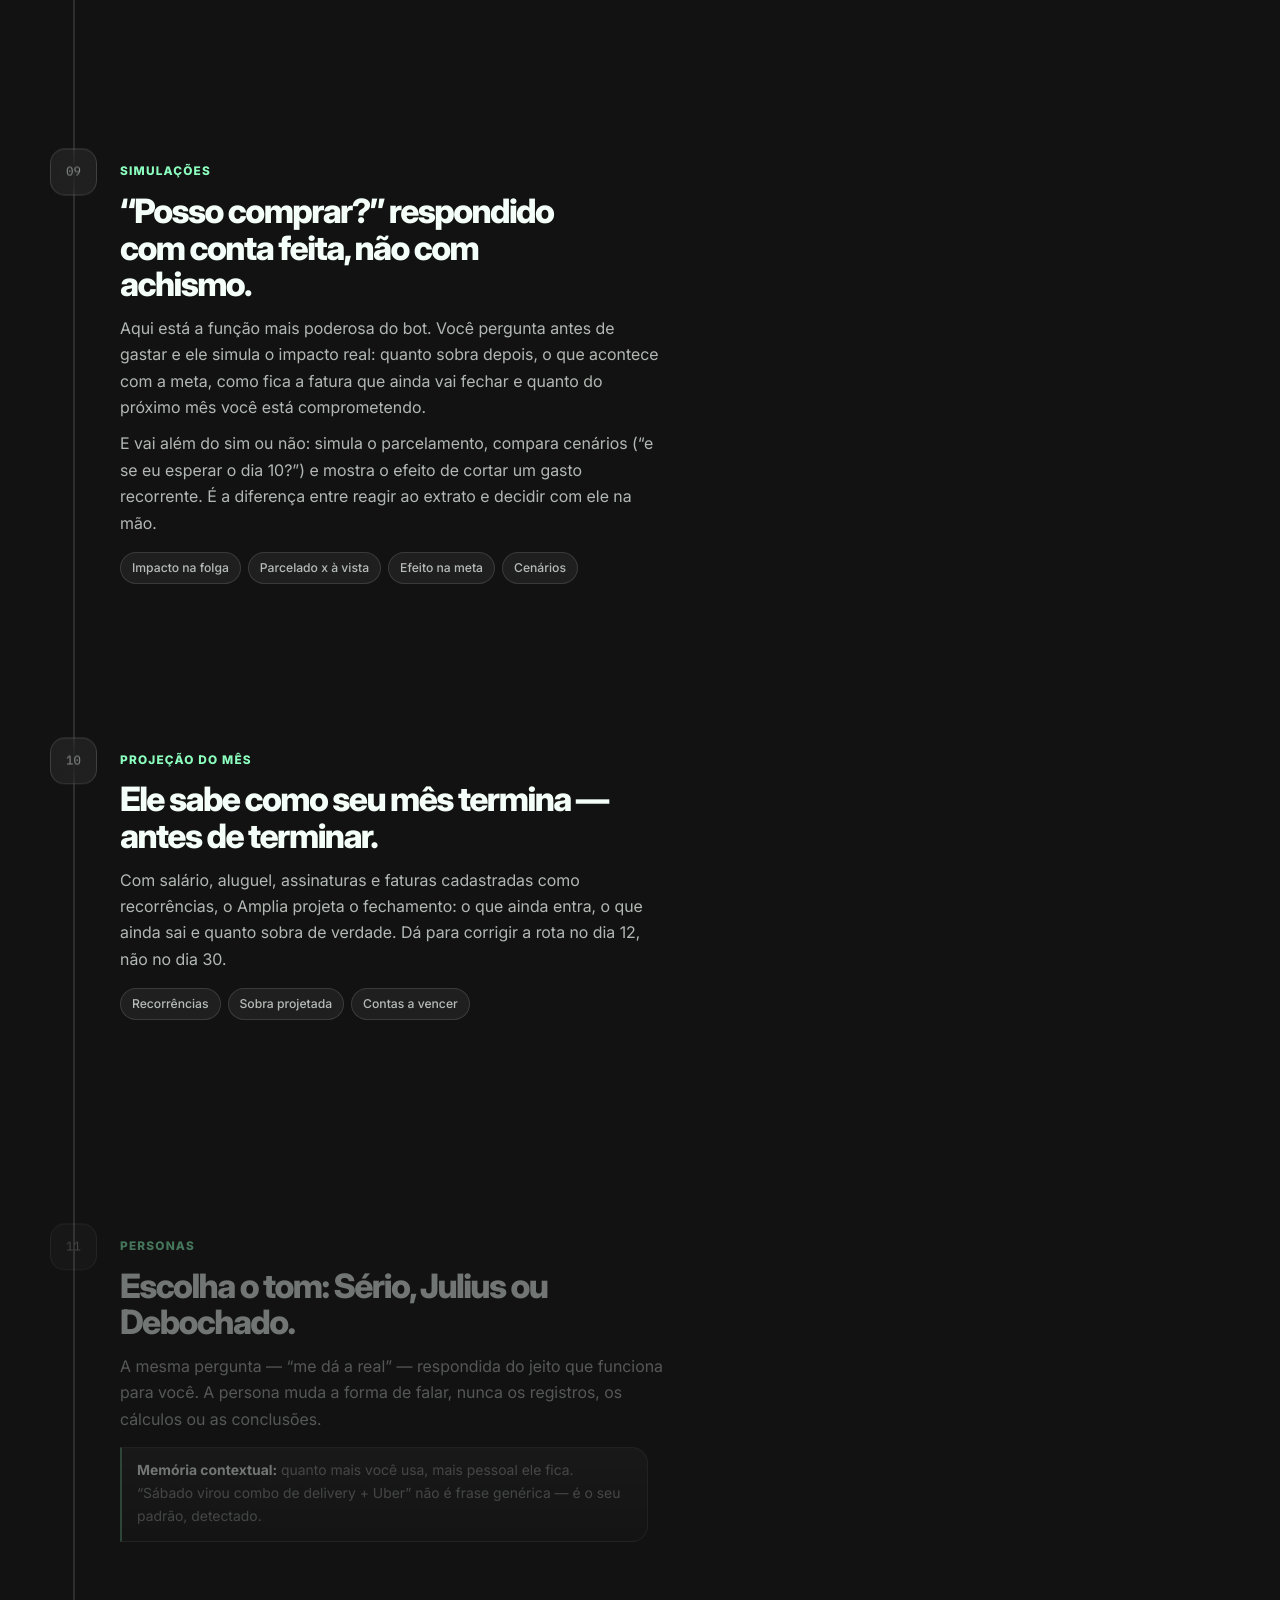
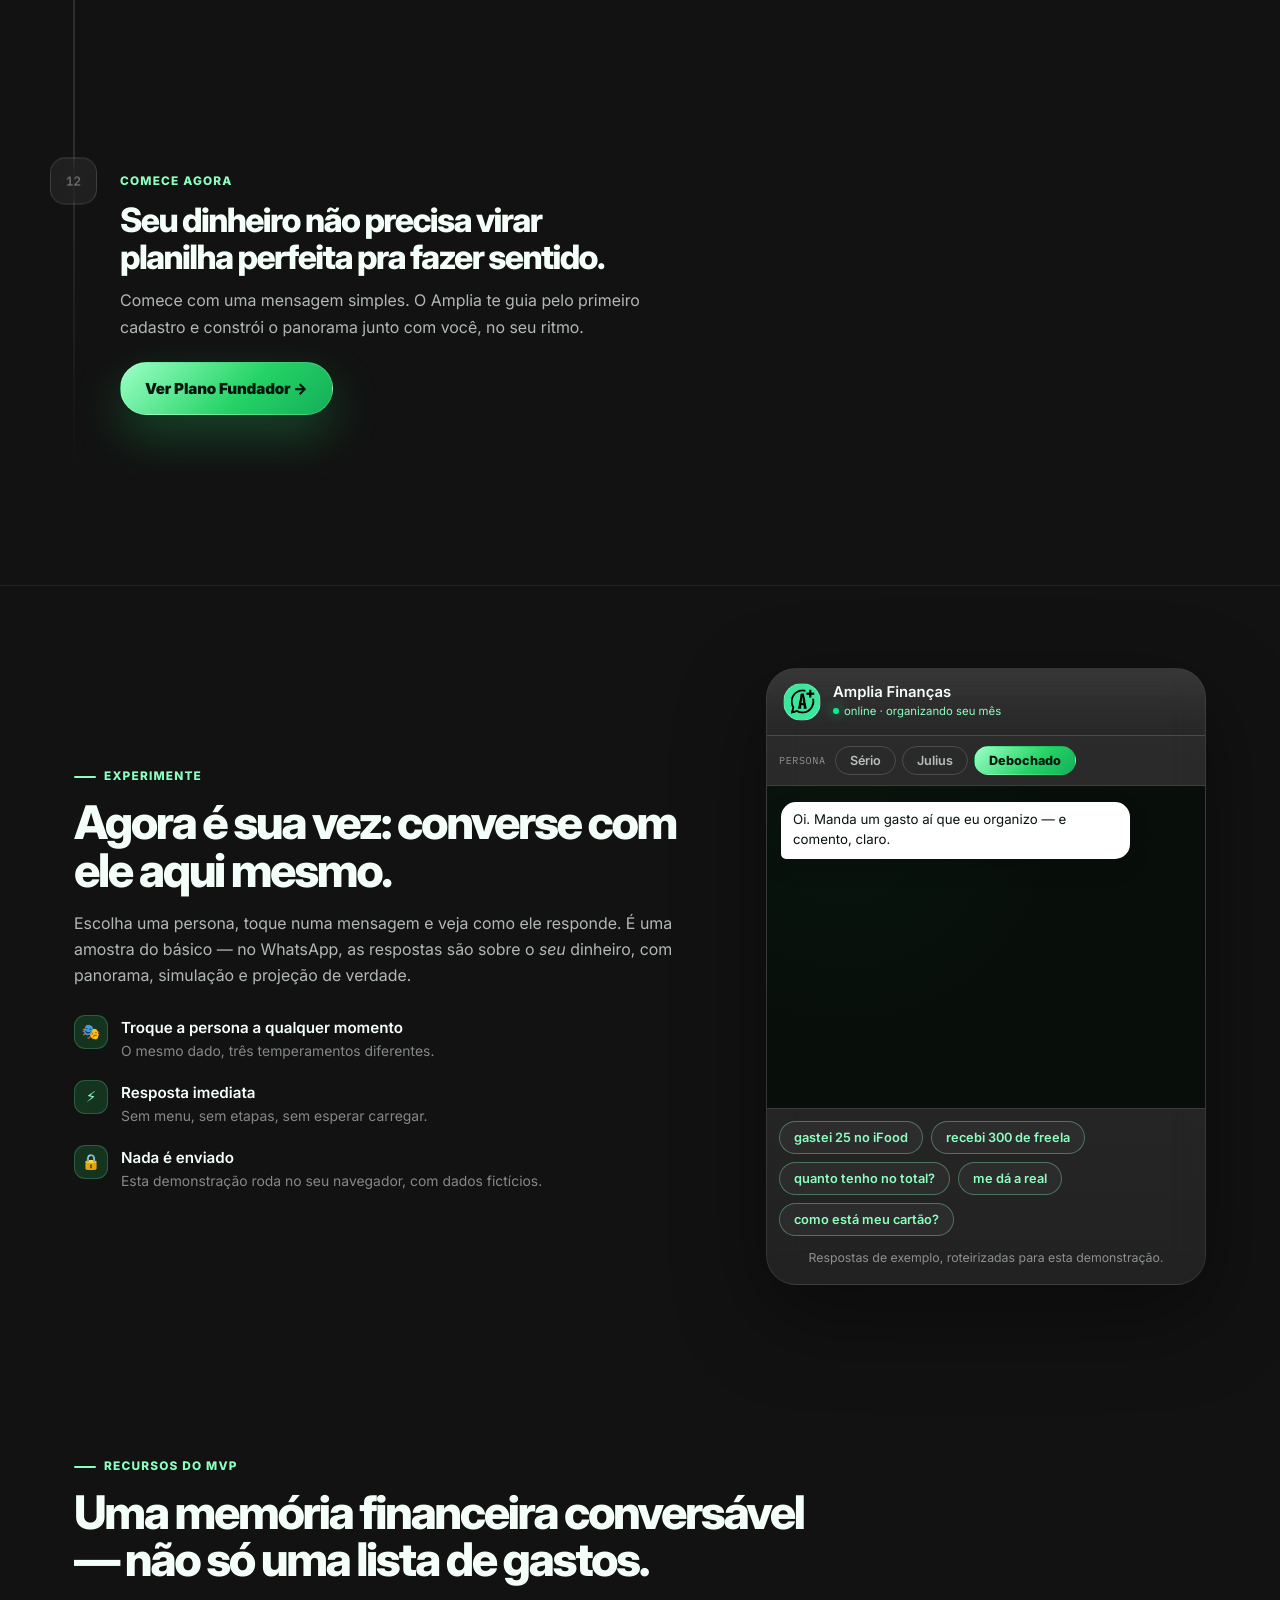
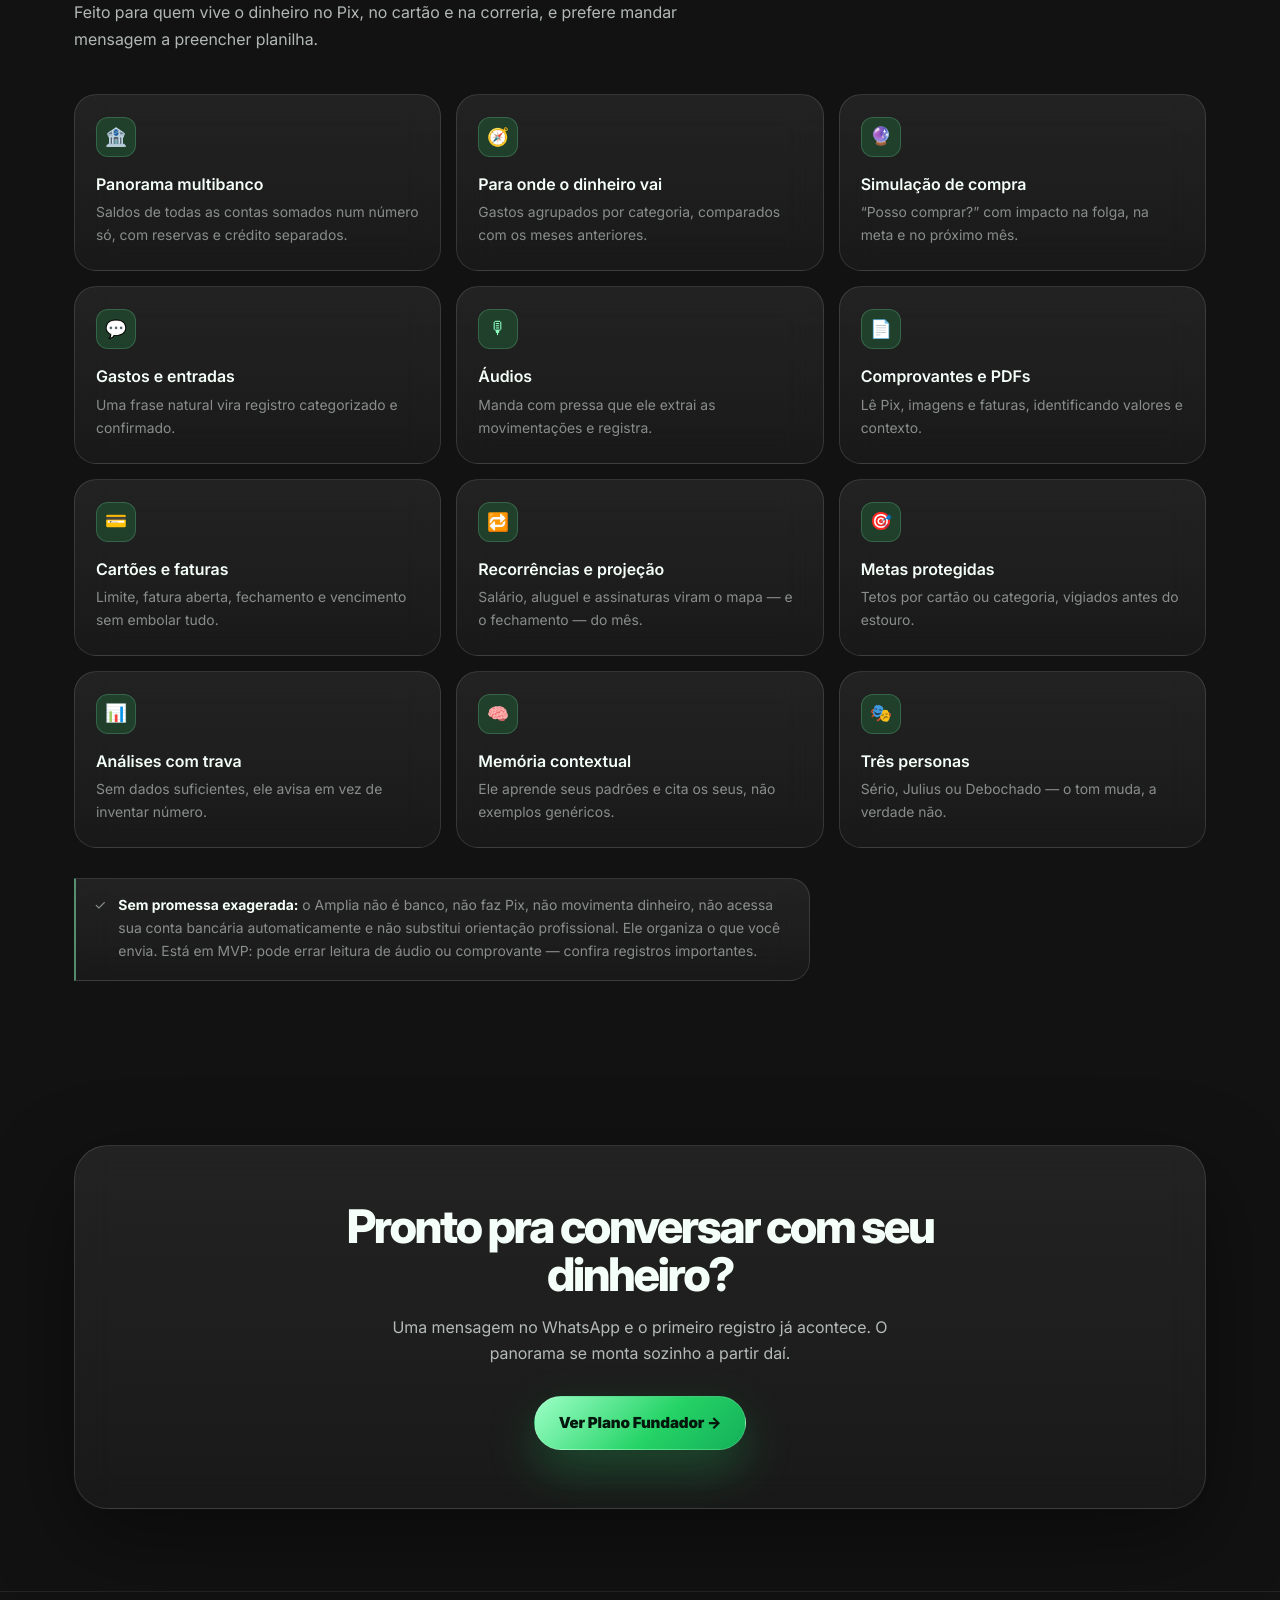
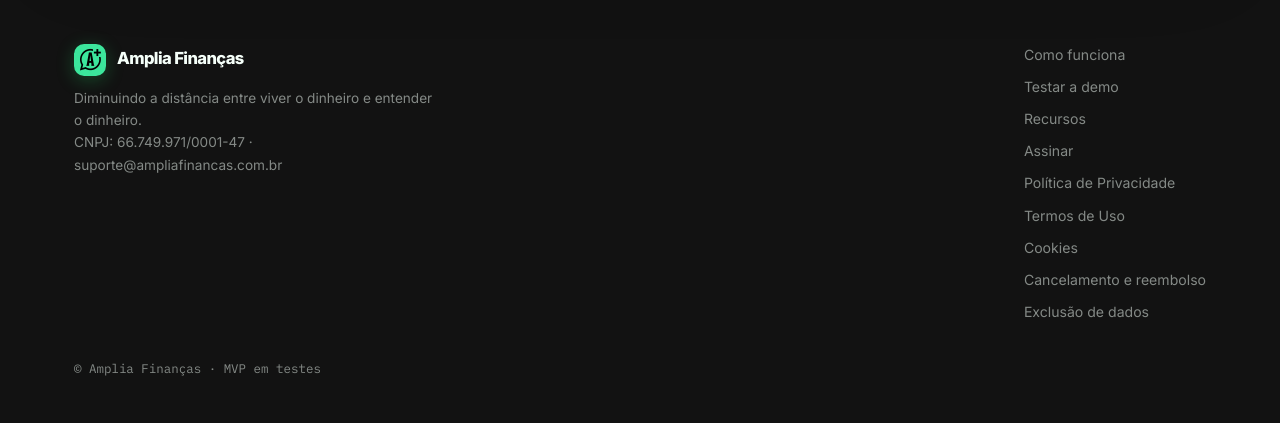
==== commit b79d996e: "Move políticas para páginas próprias e remove trackers placeholder" ====
--- a/index.html
+++ b/index.html
@@ -120,25 +120,6 @@
 }
 </script>
 
-<!-- ============ GOOGLE ANALYTICS 4 ============ -->
-<!-- TROCAR: substitua G-XXXXXXXXXX pelo seu ID de métrica (Admin > Fluxos de dados) -->
-<script async src="https://www.googletagmanager.com/gtag/js?id=G-XXXXXXXXXX"></script>
-<script>
-  window.dataLayer = window.dataLayer || [];
-  function gtag(){dataLayer.push(arguments);}
-  gtag('js', new Date());
-  gtag('config', 'G-XXXXXXXXXX');
-</script>
-
-<!-- ============ MICROSOFT CLARITY ============ -->
-<!-- TROCAR: substitua SEU_ID_CLARITY pelo Project ID em clarity.microsoft.com -->
-<script type="text/javascript">
-  (function(c,l,a,r,i,t,y){
-    c[a]=c[a]||function(){(c[a].q=c[a].q||[]).push(arguments)};
-    t=l.createElement(r);t.async=1;t.src="https://www.clarity.ms/tag/"+i;
-    y=l.getElementsByTagName(r)[0];y.parentNode.insertBefore(t,y);
-  })(window, document, "clarity", "script", "SEU_ID_CLARITY");
-</script>
 <link rel="preconnect" href="https://fonts.googleapis.com">
 <link rel="preconnect" href="https://fonts.gstatic.com" crossorigin>
 <link href="https://fonts.googleapis.com/css2?family=Inter:wght@400;500;600;700;800;900&family=IBM+Plex+Mono:wght@500;600&display=swap" rel="stylesheet">
@@ -932,69 +913,12 @@
         <a href="#demo">Testar a demo</a>
         <a href="#recursos">Recursos</a>
         <a href="/assinar">Assinar</a>
-        <a href="#privacidade">Política de Privacidade</a>
-        <a href="#termos">Termos de Uso</a>
-        <a href="#exclusao-dados">Exclusão de dados</a>
+        <a href="/privacidade">Política de Privacidade</a>
+        <a href="/termos">Termos de Uso</a>
+        <a href="/cookies">Cookies</a>
+        <a href="/cancelamento">Cancelamento e reembolso</a>
+        <a href="/exclusao-dados">Exclusão de dados</a>
       </div>
-    </div>
-
-    <div class="legal">
-      <details id="privacidade">
-        <summary>Política de Privacidade simples</summary>
-        <div class="legal-body">
-          <p>Esta política explica, de forma simples, como o Amplia Finanças trata os dados enviados durante o uso do assistente. <strong>Última atualização:</strong> 13 de maio de 2026.</p>
-          <h3>1. Quem somos</h3>
-          <p>O Amplia Finanças é um assistente financeiro em fase de testes criado para ajudar usuários a organizar informações financeiras enviadas por mensagem, áudio, imagem, comprovante ou documento. CNPJ: 66.749.971/0001-47.</p>
-          <h3>2. Quais dados podemos receber</h3>
-          <p>Podemos receber informações que você envia voluntariamente, como gastos, receitas, saldos informados, nomes de bancos/cartões, faturas, contas mensais, comprovantes, PDFs, imagens, áudios e mensagens de texto.</p>
-          <h3>3. Para que usamos esses dados</h3>
-          <p>Usamos os dados para interpretar mensagens, registrar informações financeiras, responder consultas, gerar resumos, melhorar a experiência do assistente e corrigir erros do produto.</p>
-          <h3>4. O que não fazemos</h3>
-          <p>Não somos banco, não movimentamos seu dinheiro, não realizamos Pix, não acessamos sua conta bancária automaticamente e não vendemos seus dados pessoais para terceiros.</p>
-          <h3>5. Compartilhamento com serviços técnicos</h3>
-          <p>Para funcionar, o produto pode usar serviços de infraestrutura, banco de dados, processamento de mensagens, inteligência artificial, hospedagem e envio/recebimento via WhatsApp. Esses serviços são usados apenas para operar e melhorar o assistente.</p>
-          <h3>6. Segurança</h3>
-          <p>Buscamos proteger as informações com boas práticas técnicas, mas nenhum sistema é 100% imune a falhas. Evite enviar senhas, códigos de autenticação, dados completos de cartão ou informações extremamente sensíveis.</p>
-          <h3>7. Seus direitos</h3>
-          <p>Você pode solicitar acesso, correção ou exclusão dos seus dados, quando aplicável. Para isso, entre em contato pelo e-mail de suporte informado nesta página.</p>
-          <h3>8. Dados de menores</h3>
-          <p>O produto não é destinado a crianças. Caso dados sejam enviados por engano, o responsável pode solicitar a remoção.</p>
-          <h3>9. Mudanças nesta política</h3>
-          <p>Esta política pode ser atualizada conforme o produto evoluir. A versão mais recente ficará disponível nesta página.</p>
-          <h3>10. Contato</h3>
-          <p>Para dúvidas ou solicitações sobre privacidade, entre em contato pelo e-mail: <strong>suporte@ampliafinancas.com.br</strong>.</p>
-        </div>
-      </details>
-      <details id="termos">
-        <summary>Termos de Uso simples</summary>
-        <div class="legal-body">
-          <p>Ao usar o Amplia Finanças, você concorda com estas condições básicas de uso.</p>
-          <h3>1. Uso do serviço</h3>
-          <p>O Amplia Finanças é um assistente em fase de testes para organizar informações financeiras enviadas voluntariamente pelo usuário por mensagem, áudio, imagem, comprovante ou documento.</p>
-          <h3>2. Limitações</h3>
-          <p>O serviço não é banco, não realiza transações financeiras, não faz Pix, não acessa sua conta bancária automaticamente e não substitui orientação financeira, contábil, jurídica ou profissional.</p>
-          <h3>3. Responsabilidade do usuário</h3>
-          <p>Você é responsável pelas informações que envia e pelas decisões tomadas com base nas respostas do assistente. Evite enviar senhas, códigos de autenticação, dados completos de cartão ou informações extremamente sensíveis.</p>
-          <h3>4. Fase de testes</h3>
-          <p>Como o produto está em MVP, podem ocorrer erros de interpretação, classificação, leitura de comprovantes ou cálculo. Sempre confira informações importantes antes de tomar decisões.</p>
-          <h3>5. Contato</h3>
-          <p>Para dúvidas sobre o uso do serviço, entre em contato pelo e-mail: <strong>suporte@ampliafinancas.com.br</strong>.</p>
-        </div>
-      </details>
-      <details id="exclusao-dados">
-        <summary>Exclusão de dados</summary>
-        <div class="legal-body">
-          <p>Você pode solicitar a exclusão dos seus dados vinculados ao Amplia Finanças.</p>
-          <h3>Como solicitar</h3>
-          <p>Envie um e-mail para <strong>suporte@ampliafinancas.com.br</strong> com o assunto <strong>“Exclusão de dados — Amplia Finanças”</strong>.</p>
-          <h3>O que informar</h3>
-          <p>Inclua o número de WhatsApp usado no atendimento e, se possível, uma breve confirmação de que deseja apagar os dados associados ao uso do assistente.</p>
-          <h3>O que será excluído</h3>
-          <p>Quando aplicável, serão removidos dados enviados voluntariamente durante o uso do assistente, como mensagens financeiras registradas, comprovantes processados, histórico de interações e dados associados ao perfil financeiro criado no MVP.</p>
-          <h3>Prazo</h3>
-          <p>A solicitação será analisada e processada em prazo razoável, respeitando obrigações legais, técnicas e de segurança que possam exigir retenção temporária de algumas informações.</p>
-        </div>
-      </details>
     </div>
     <p class="copy">© Amplia Finanças · MVP em testes</p>
   </div>
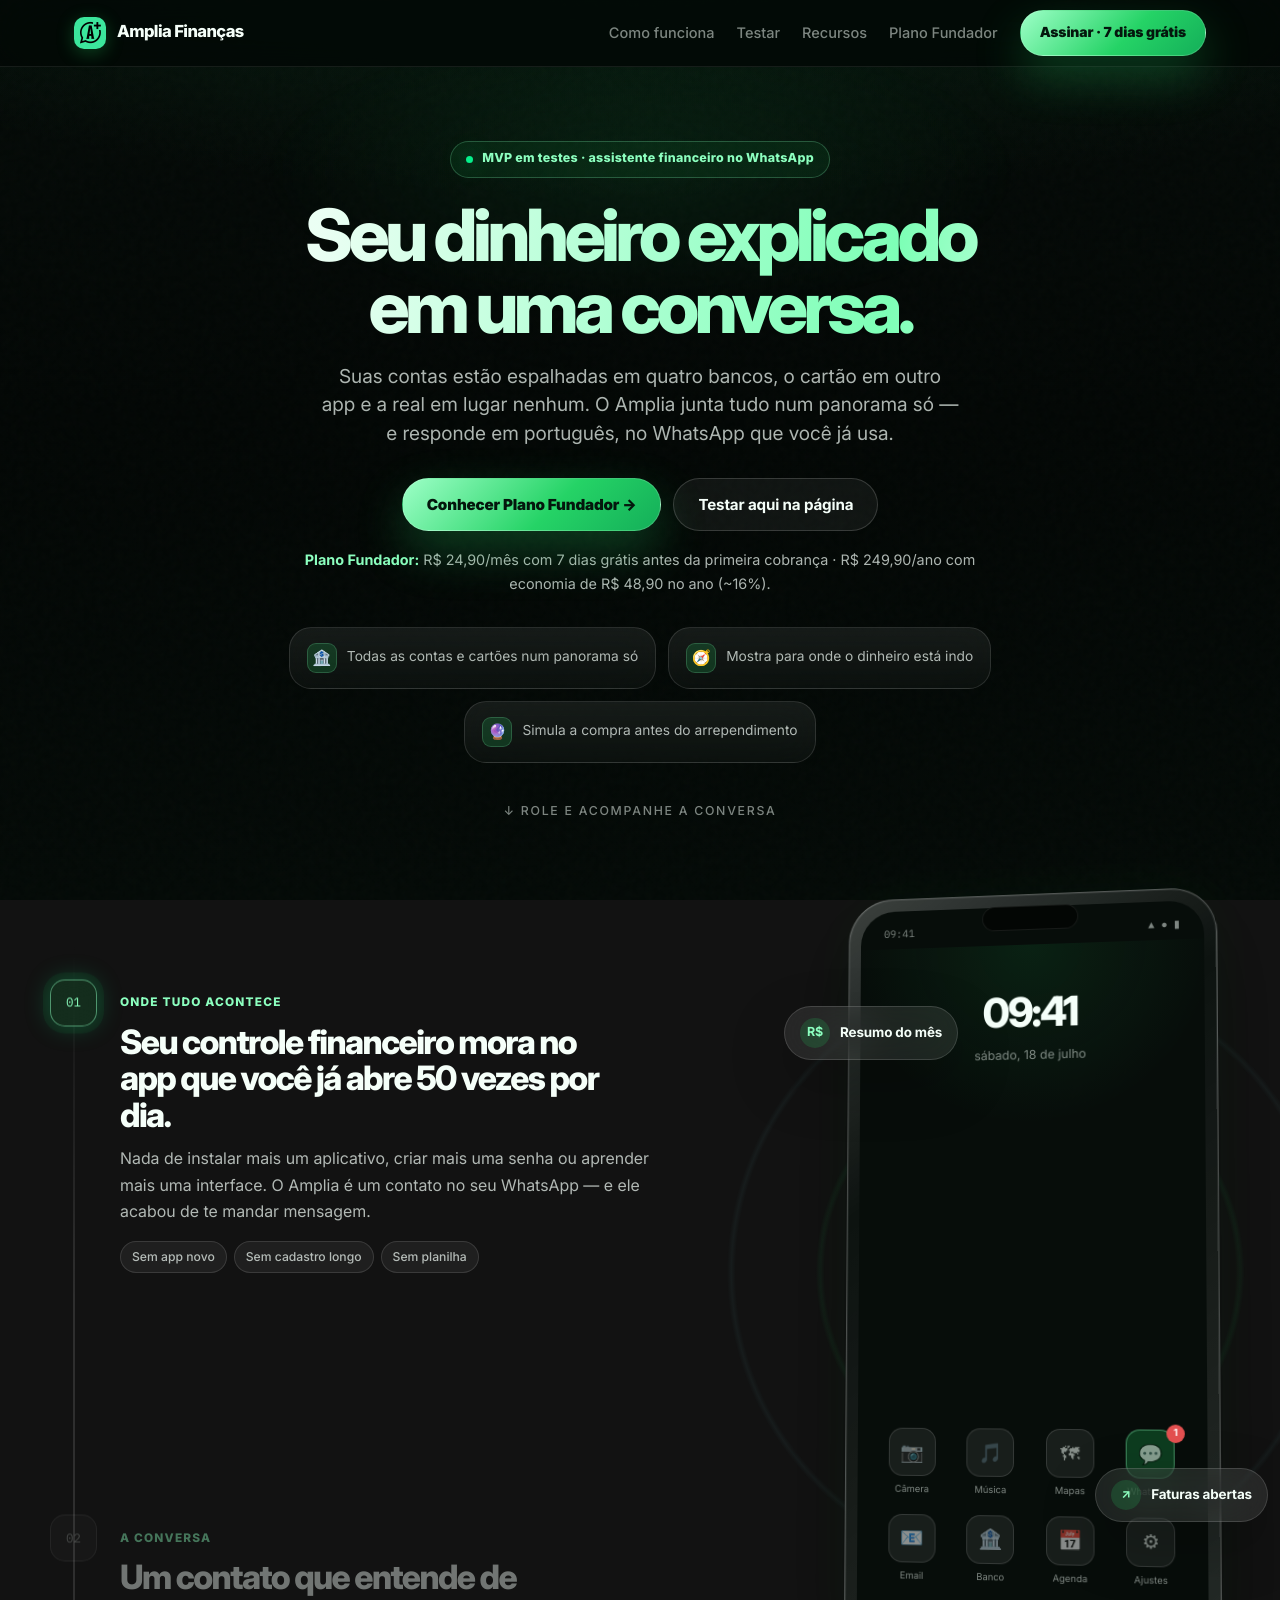
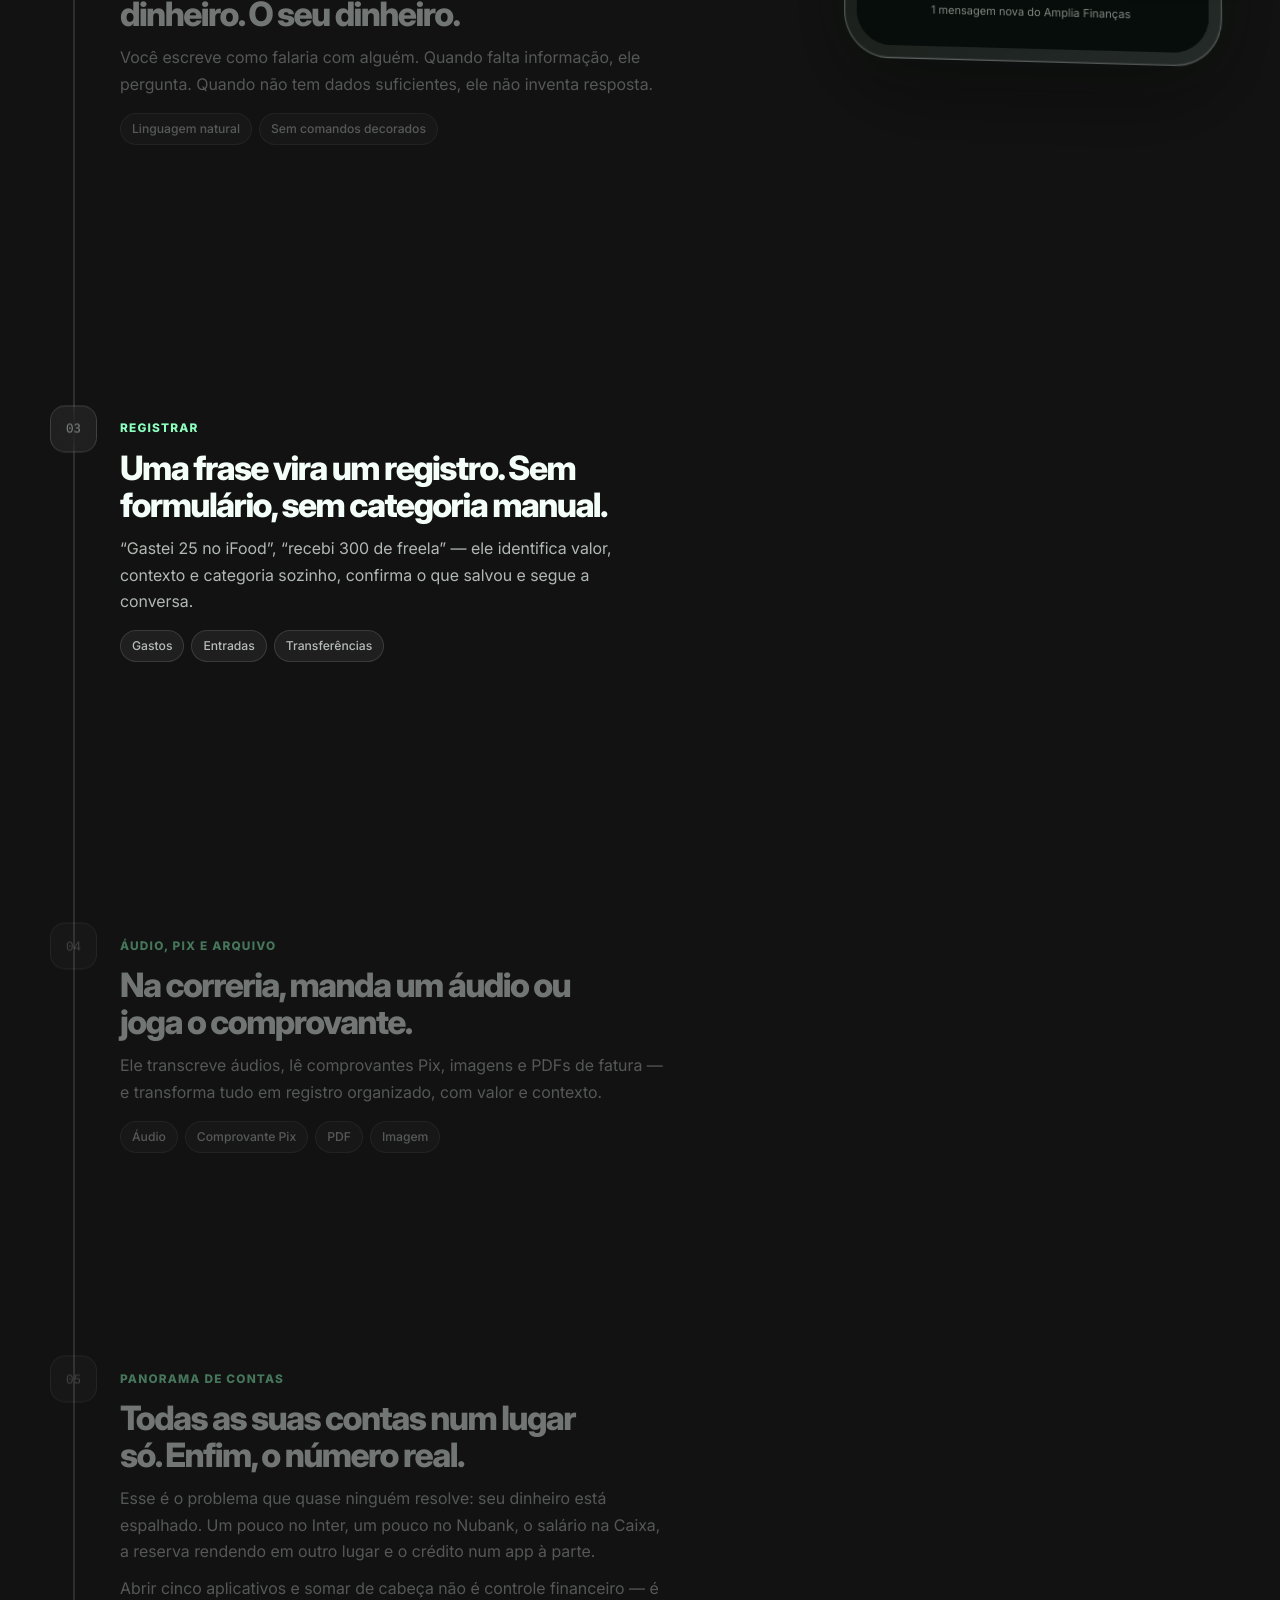
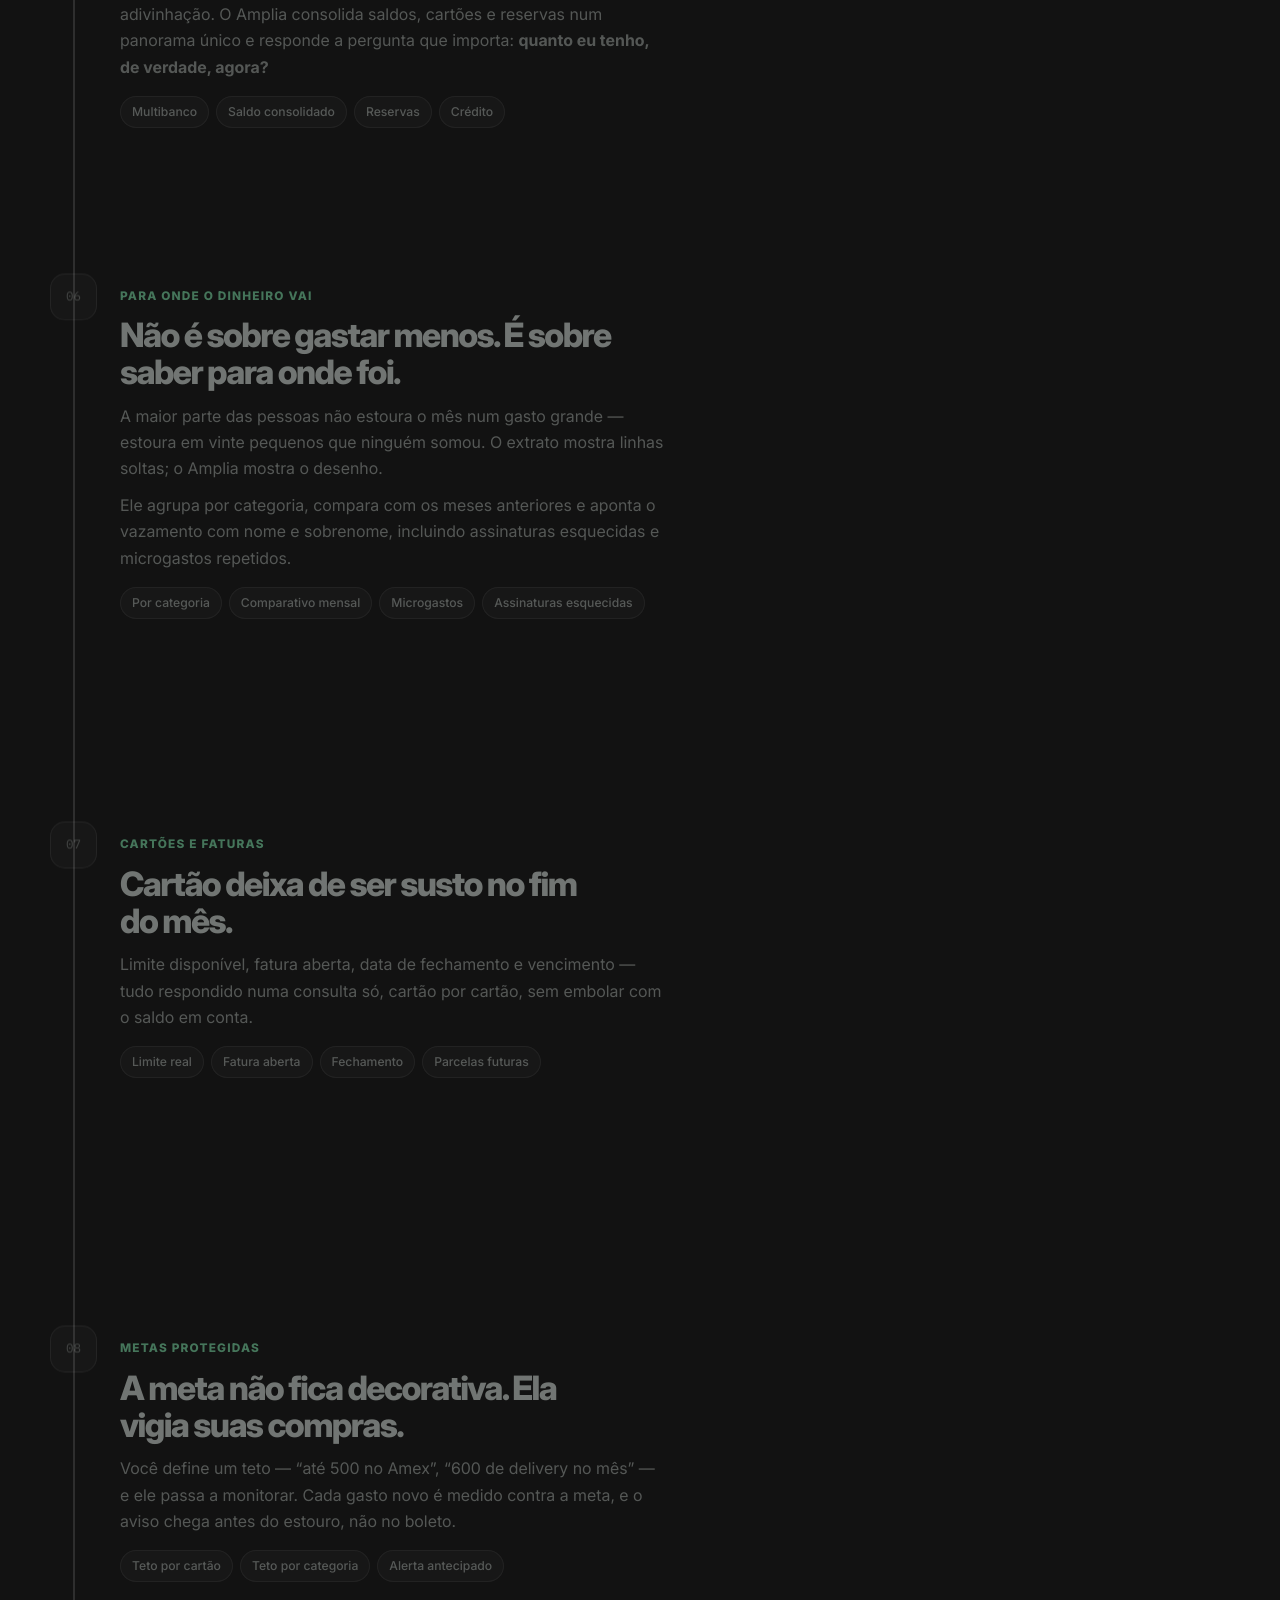
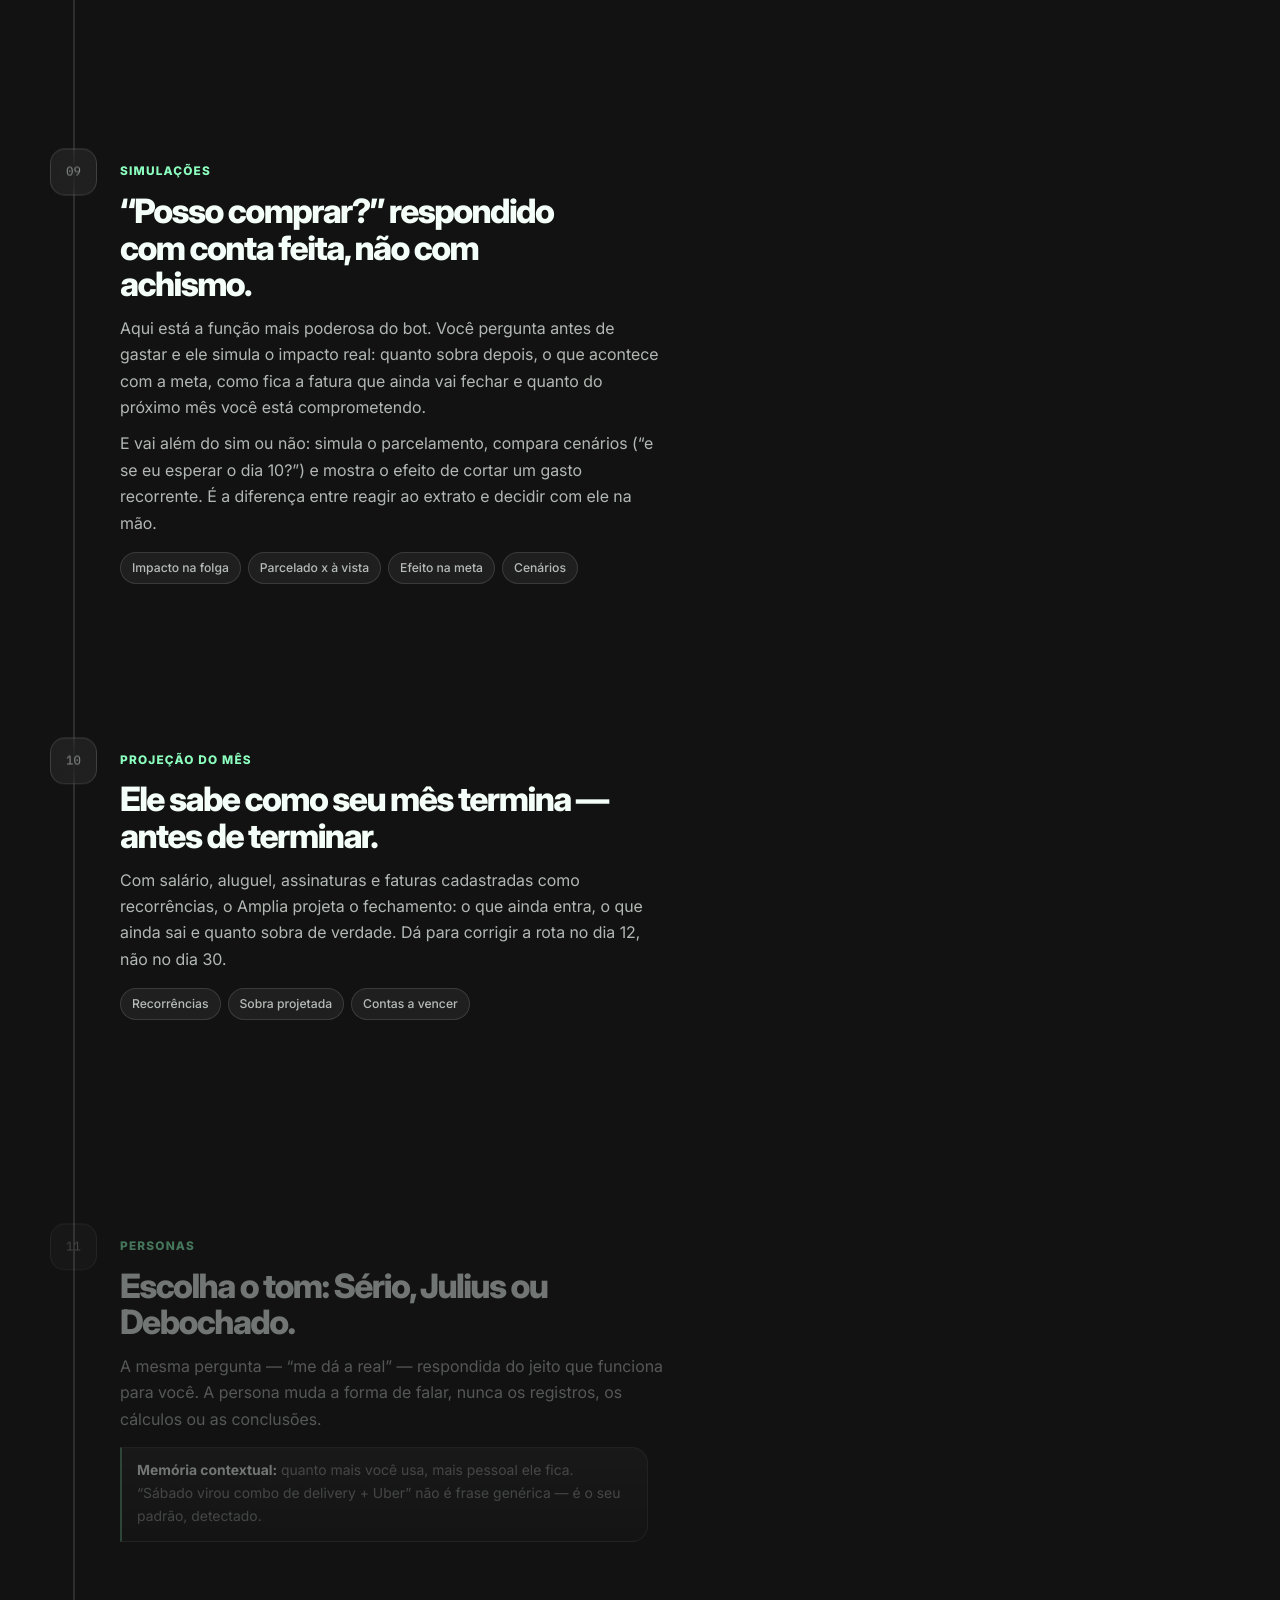
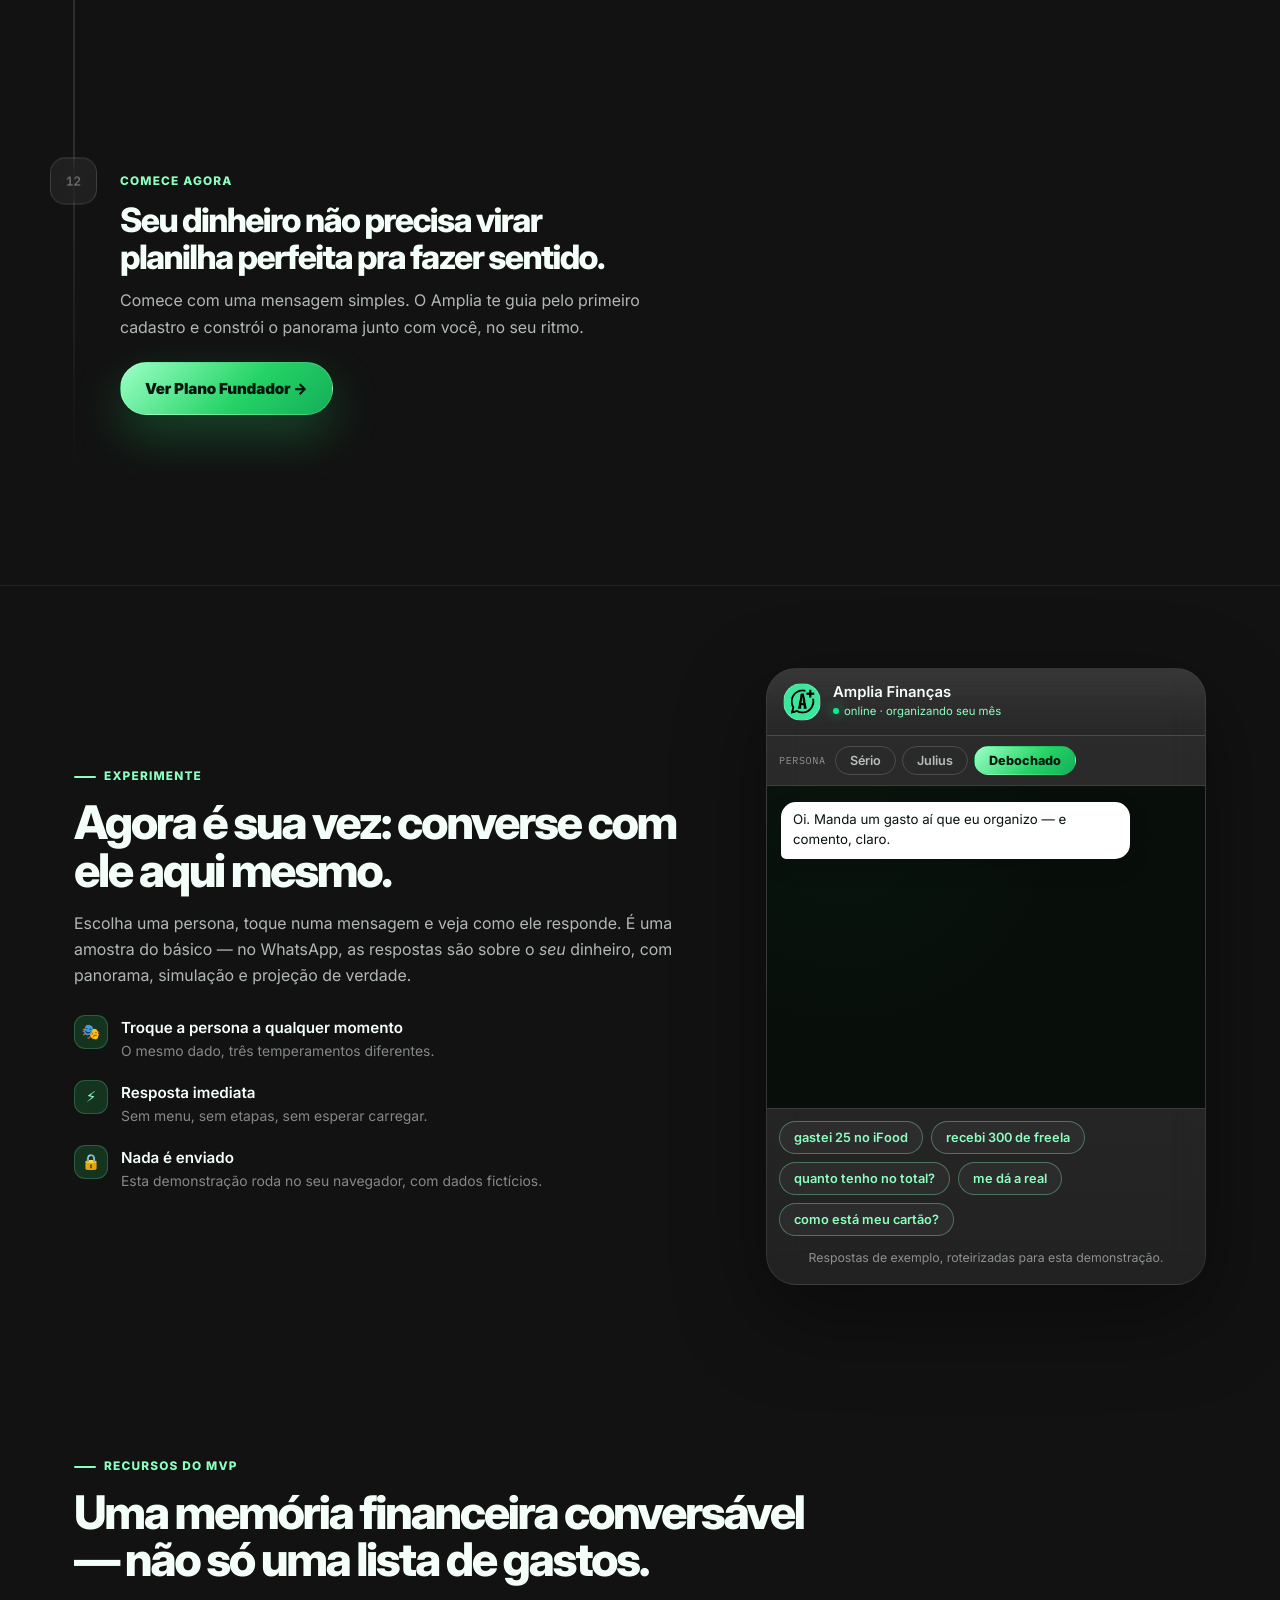
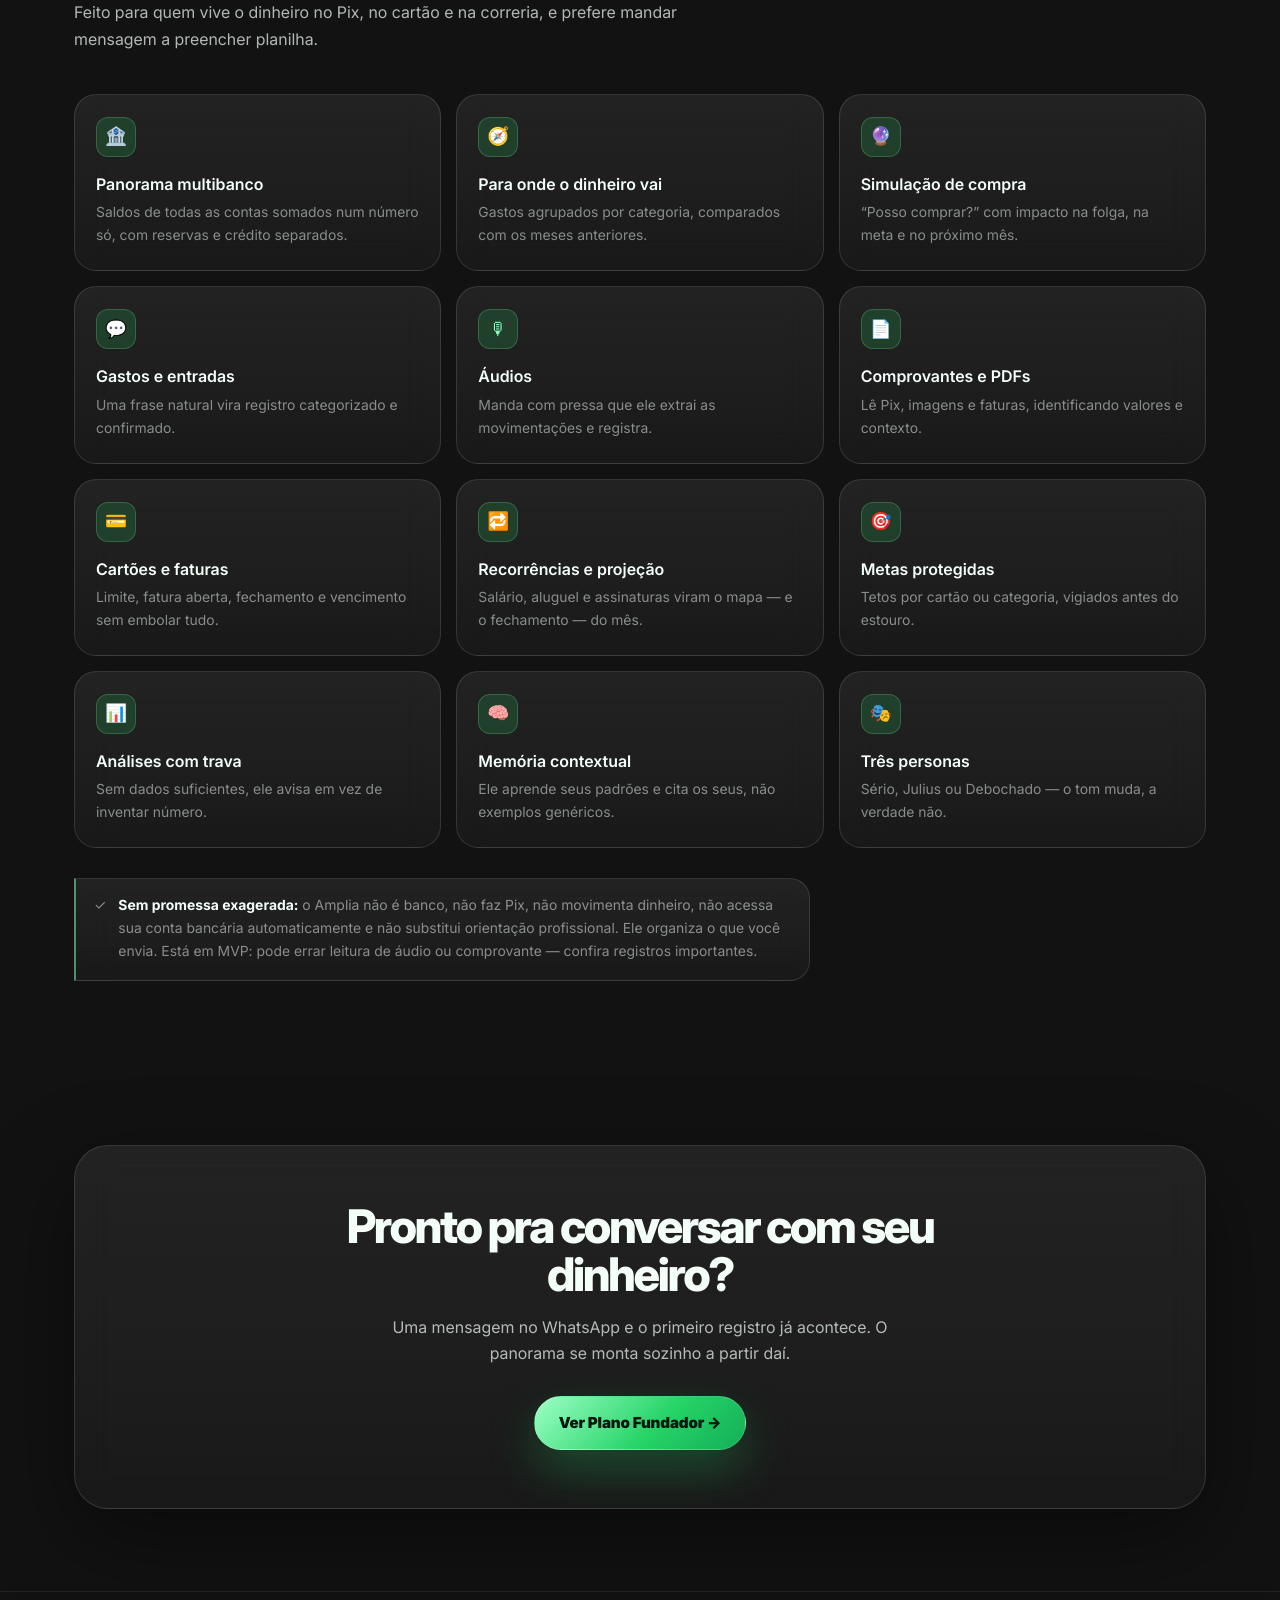
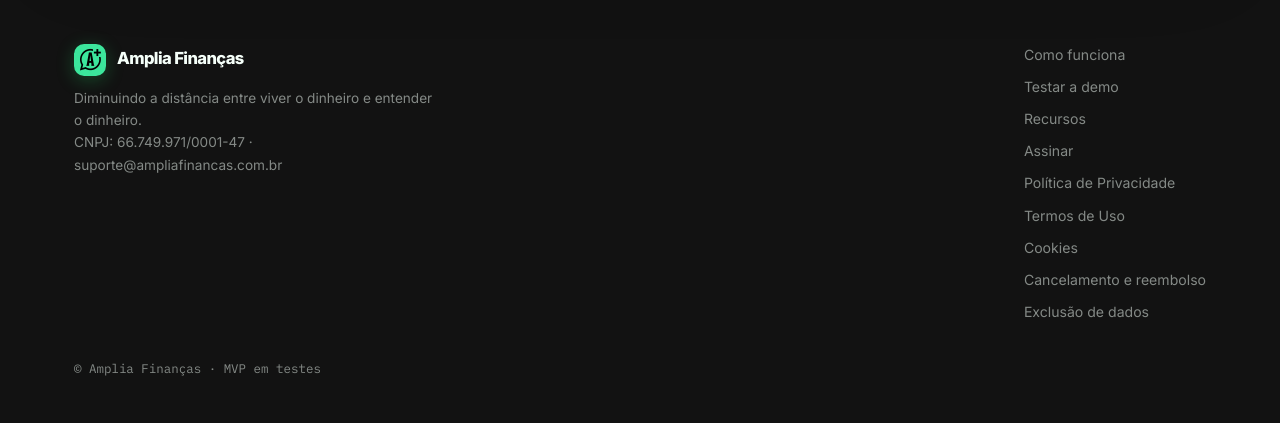
==== commit 65f7deca: "Alinha economia anual na página inicial" ====
--- a/index.html
+++ b/index.html
@@ -706,7 +706,7 @@
       <a class="btn btn-primary" href="/assinar">Conhecer Plano Fundador →</a>
       <a class="btn btn-ghost" href="#demo">Testar aqui na página</a>
     </div>
-    <p style="max-width:44rem;margin:-18px auto 30px;color:var(--ink-2);font-size:.9rem"><strong style="color:var(--mint)">Plano Fundador:</strong> R$ 24,90/mês com 7 dias grátis antes da primeira cobrança · R$ 249,90/ano com economia equivalente a quase 2 mensalidades.</p>
+    <p style="max-width:44rem;margin:-18px auto 30px;color:var(--ink-2);font-size:.9rem"><strong style="color:var(--mint)">Plano Fundador:</strong> R$ 24,90/mês com 7 dias grátis antes da primeira cobrança · R$ 249,90/ano com economia de R$ 48,90 no ano (~16%).</p>
     <div class="trust">
       <div class="trust-item"><span class="ic">🏦</span><span>Todas as contas e cartões num panorama só</span></div>
       <div class="trust-item"><span class="ic">🧭</span><span>Mostra para onde o dinheiro está indo</span></div>
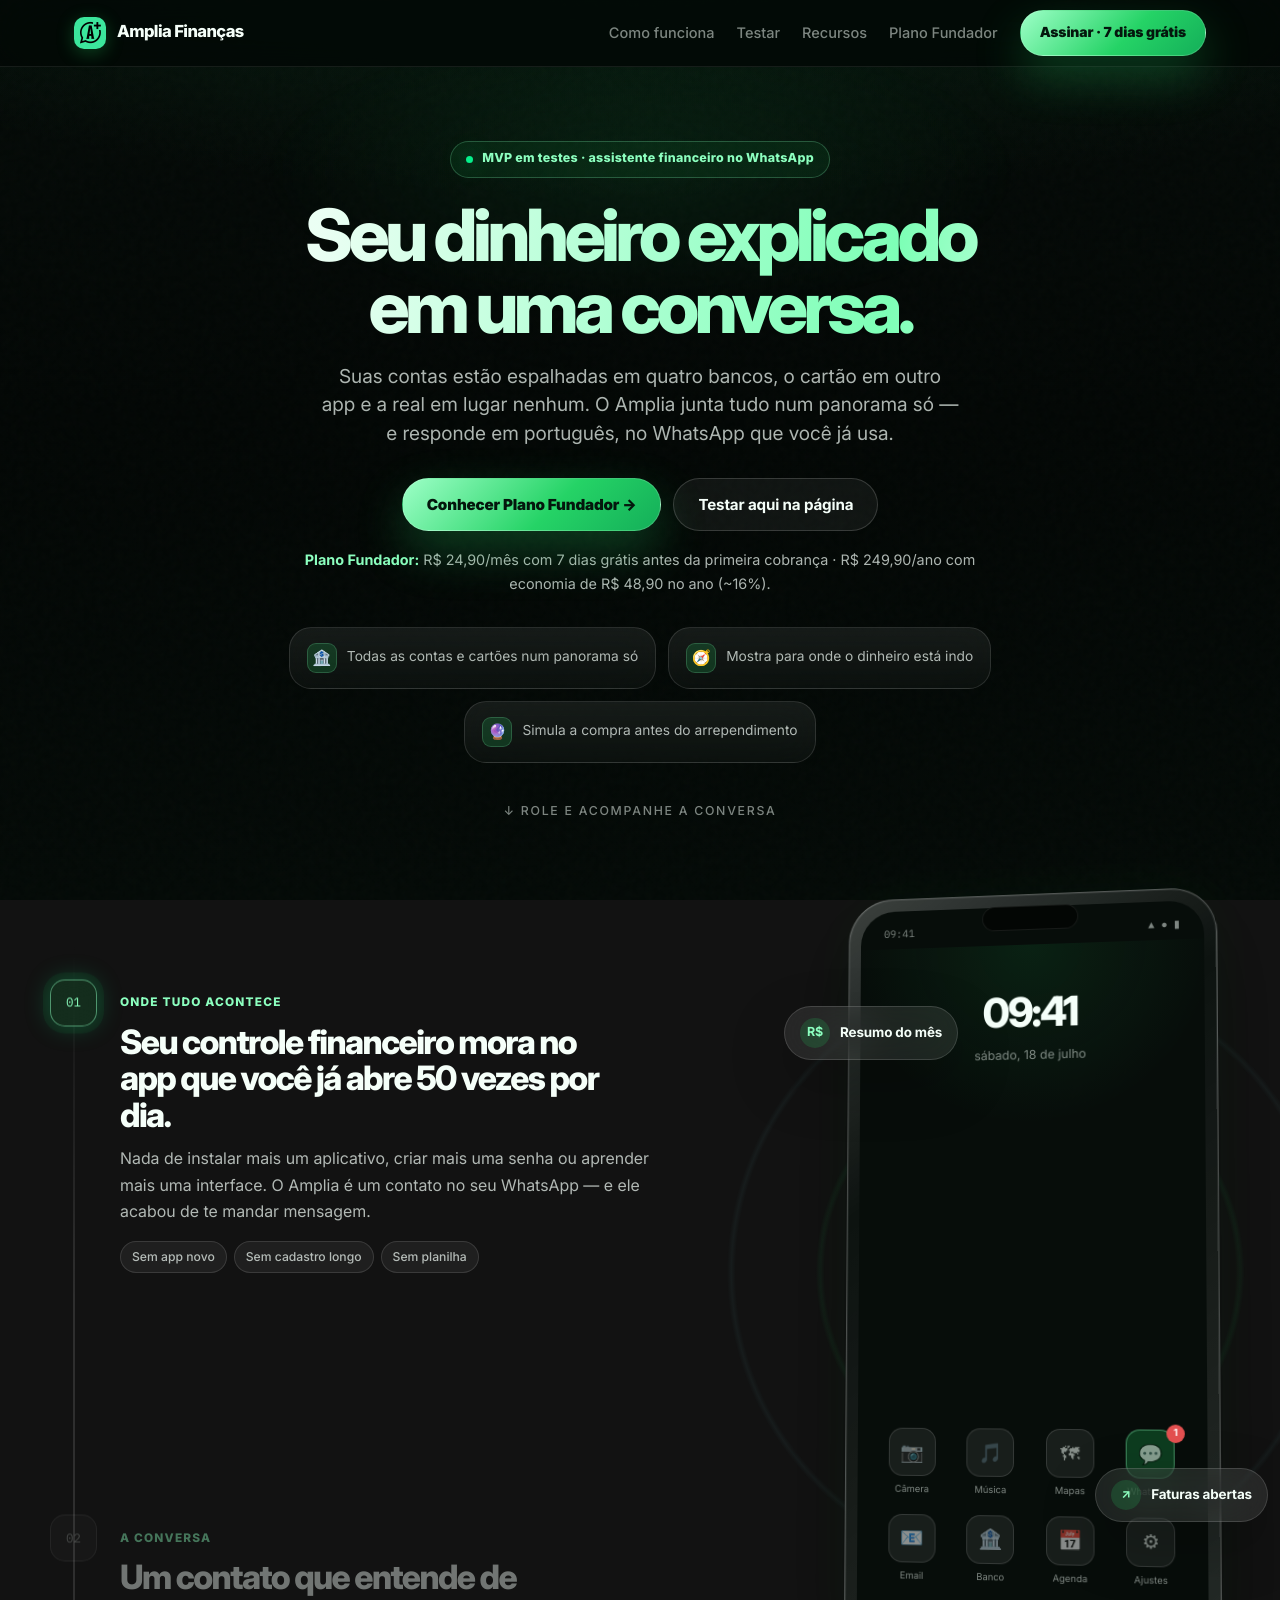
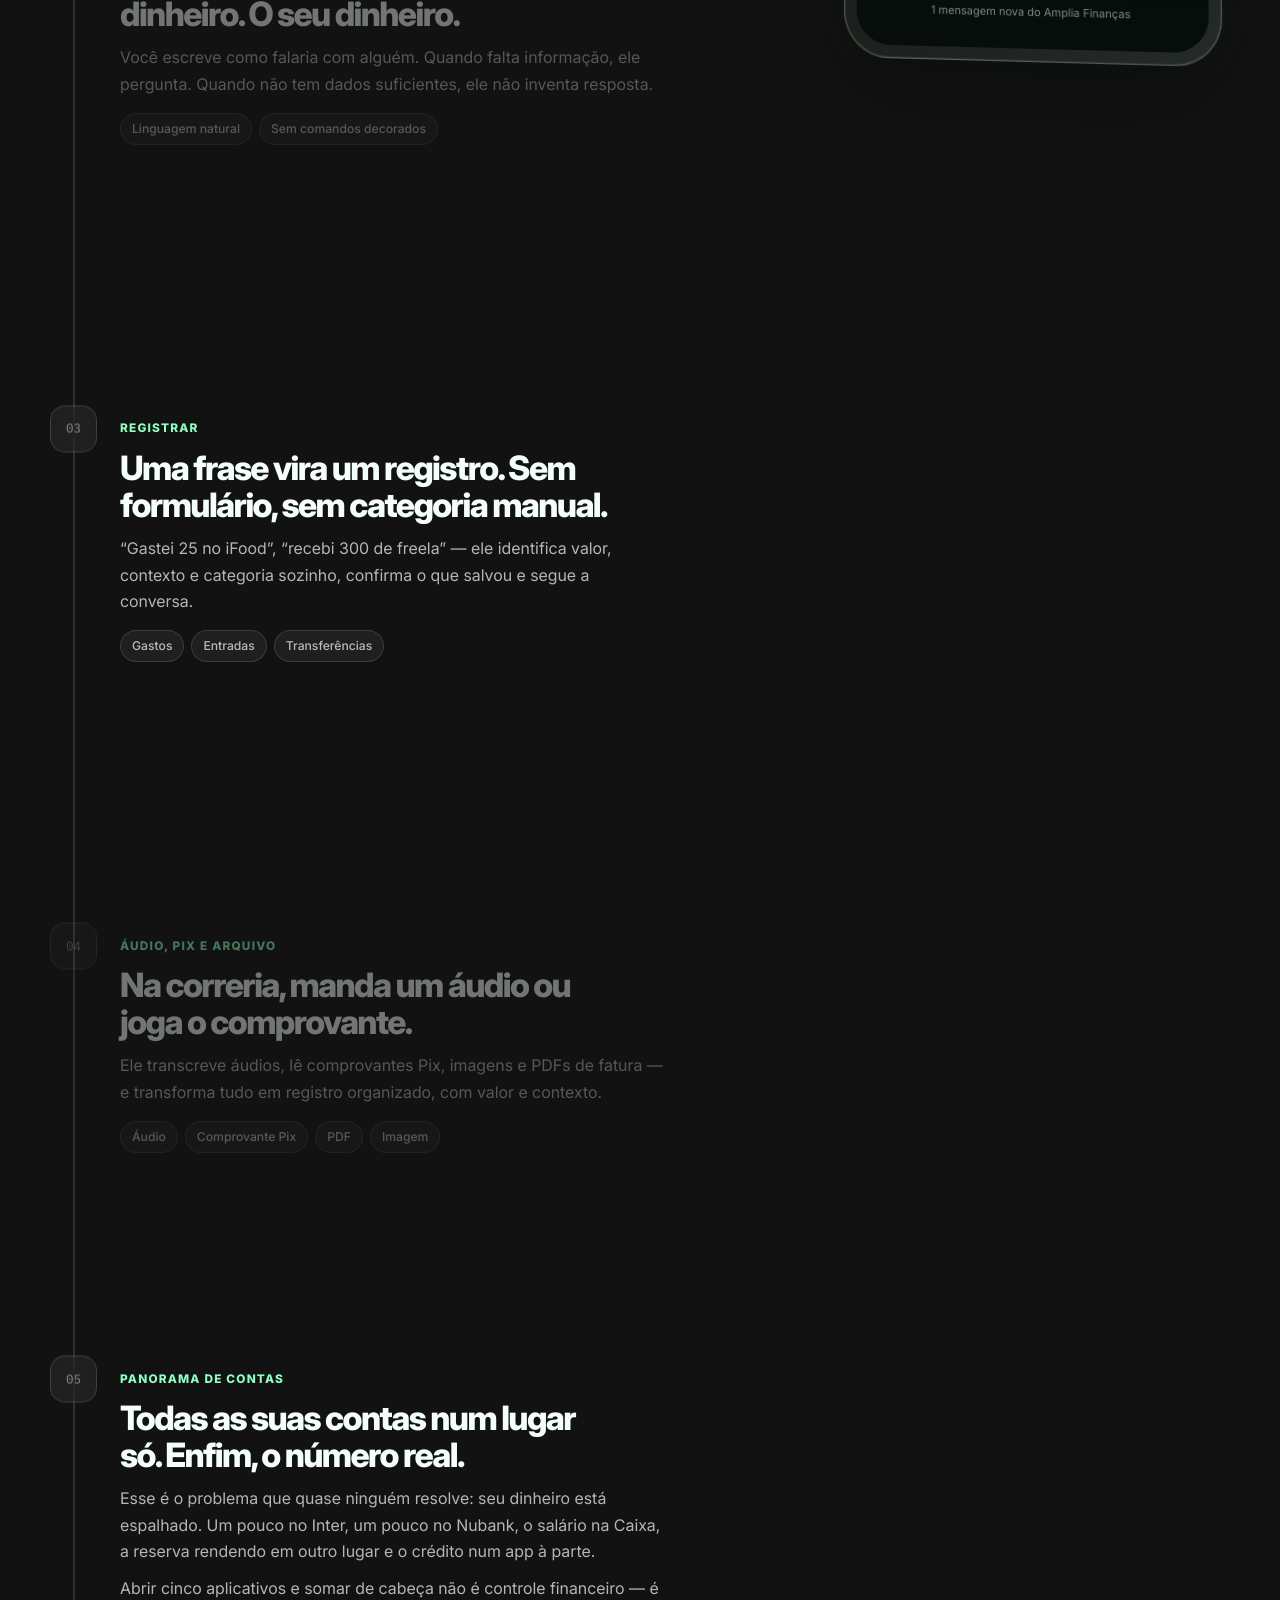
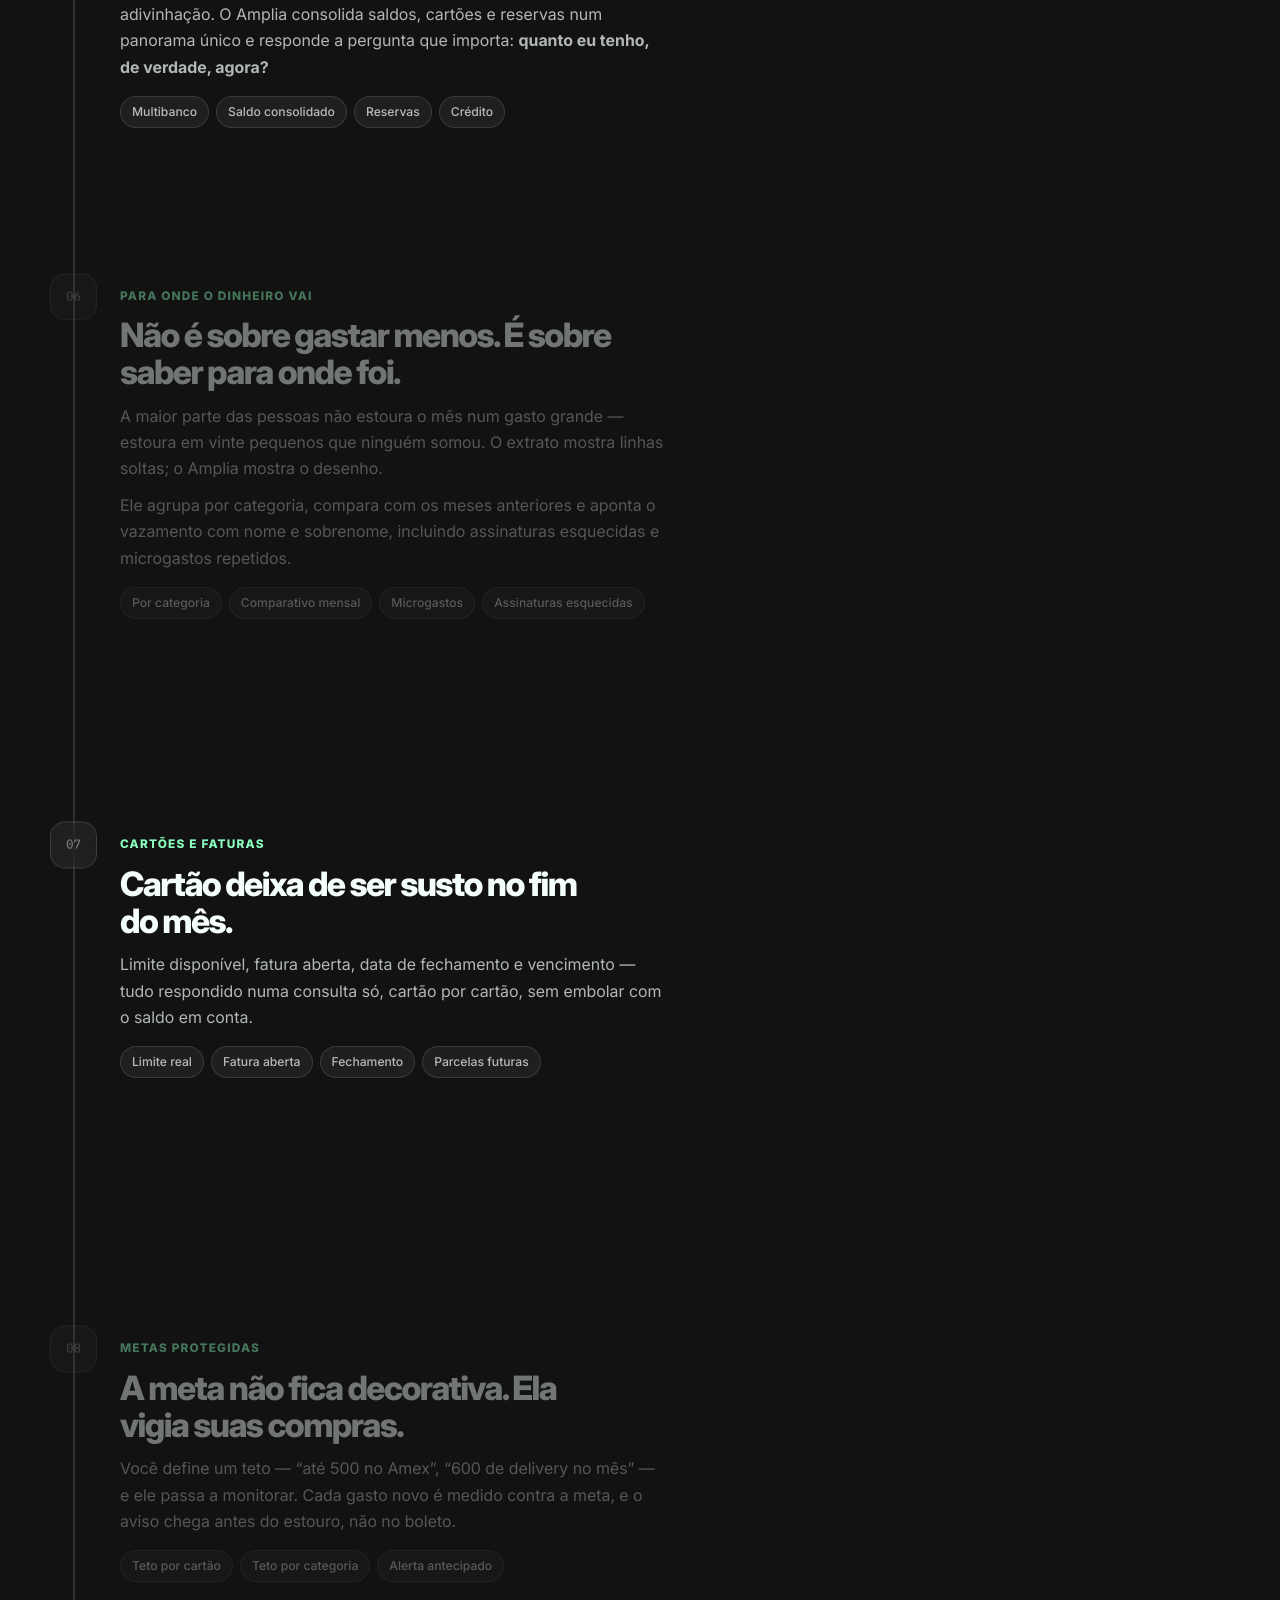
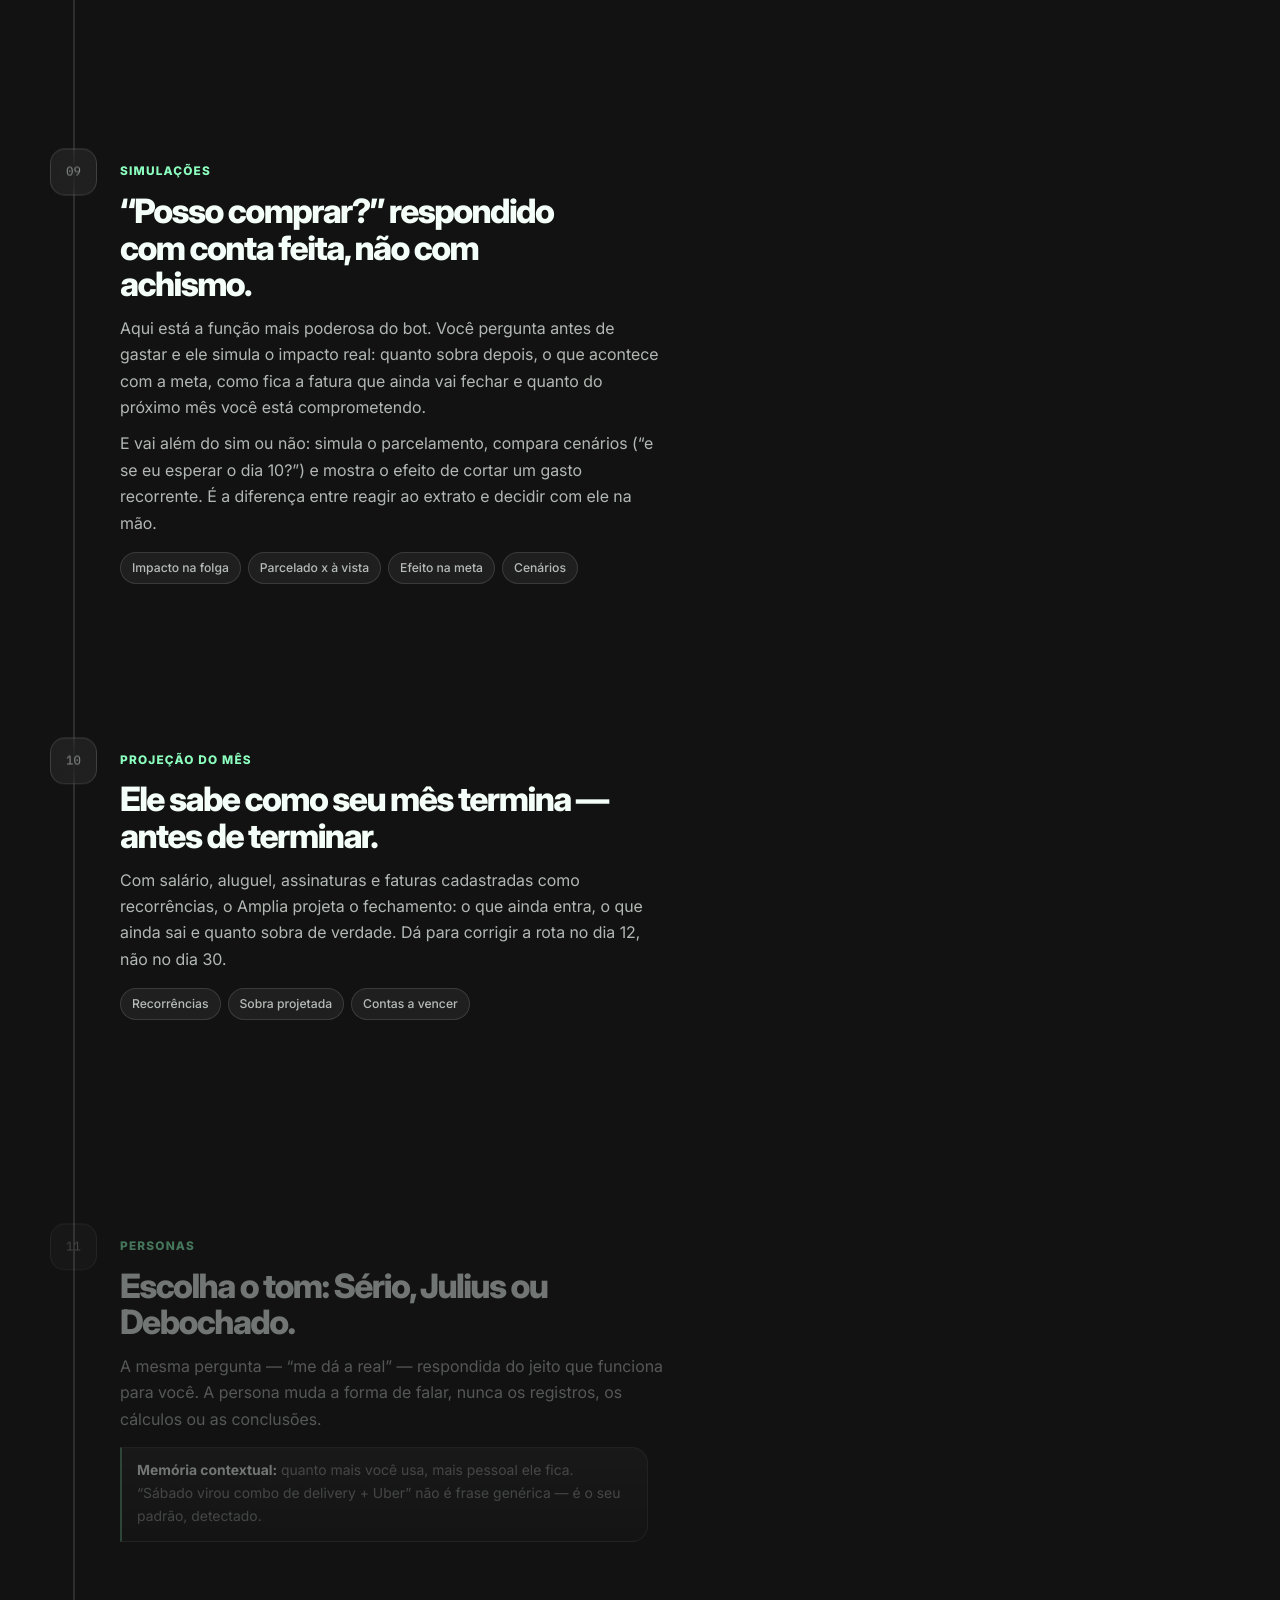
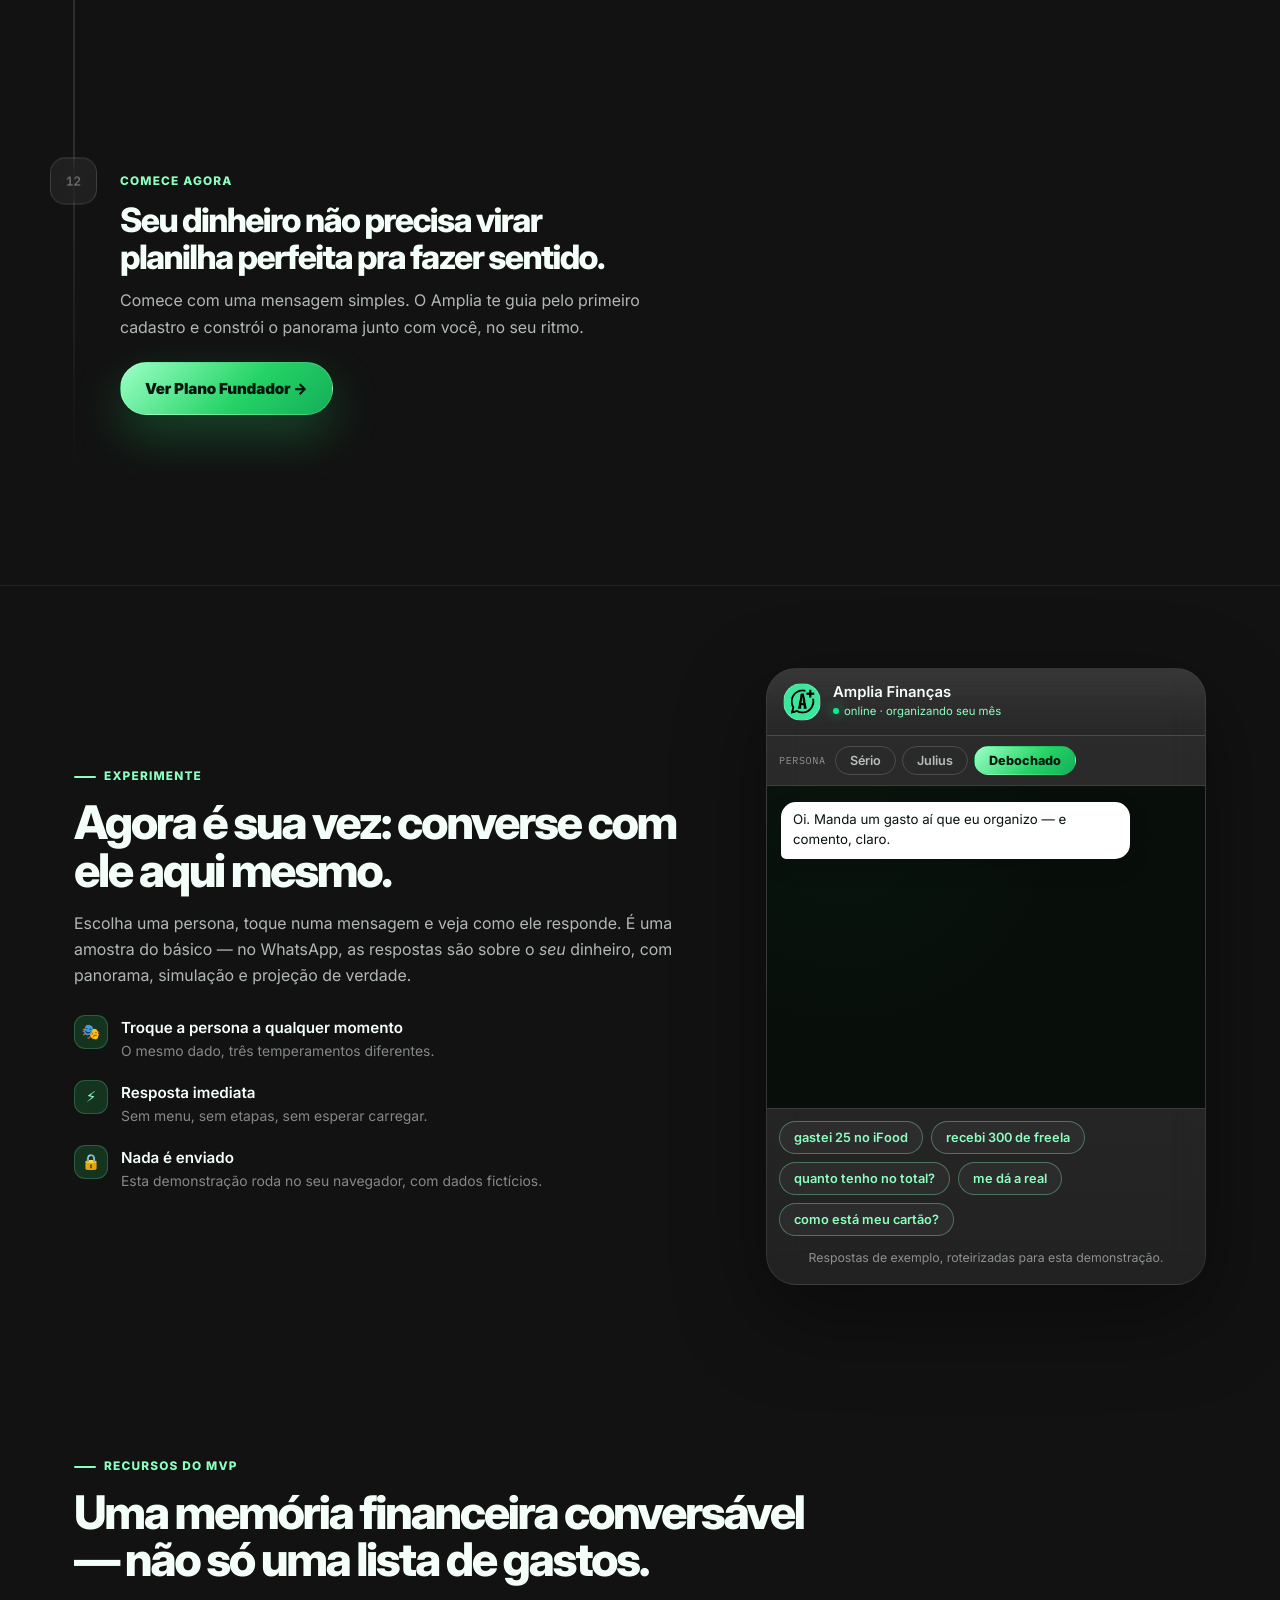
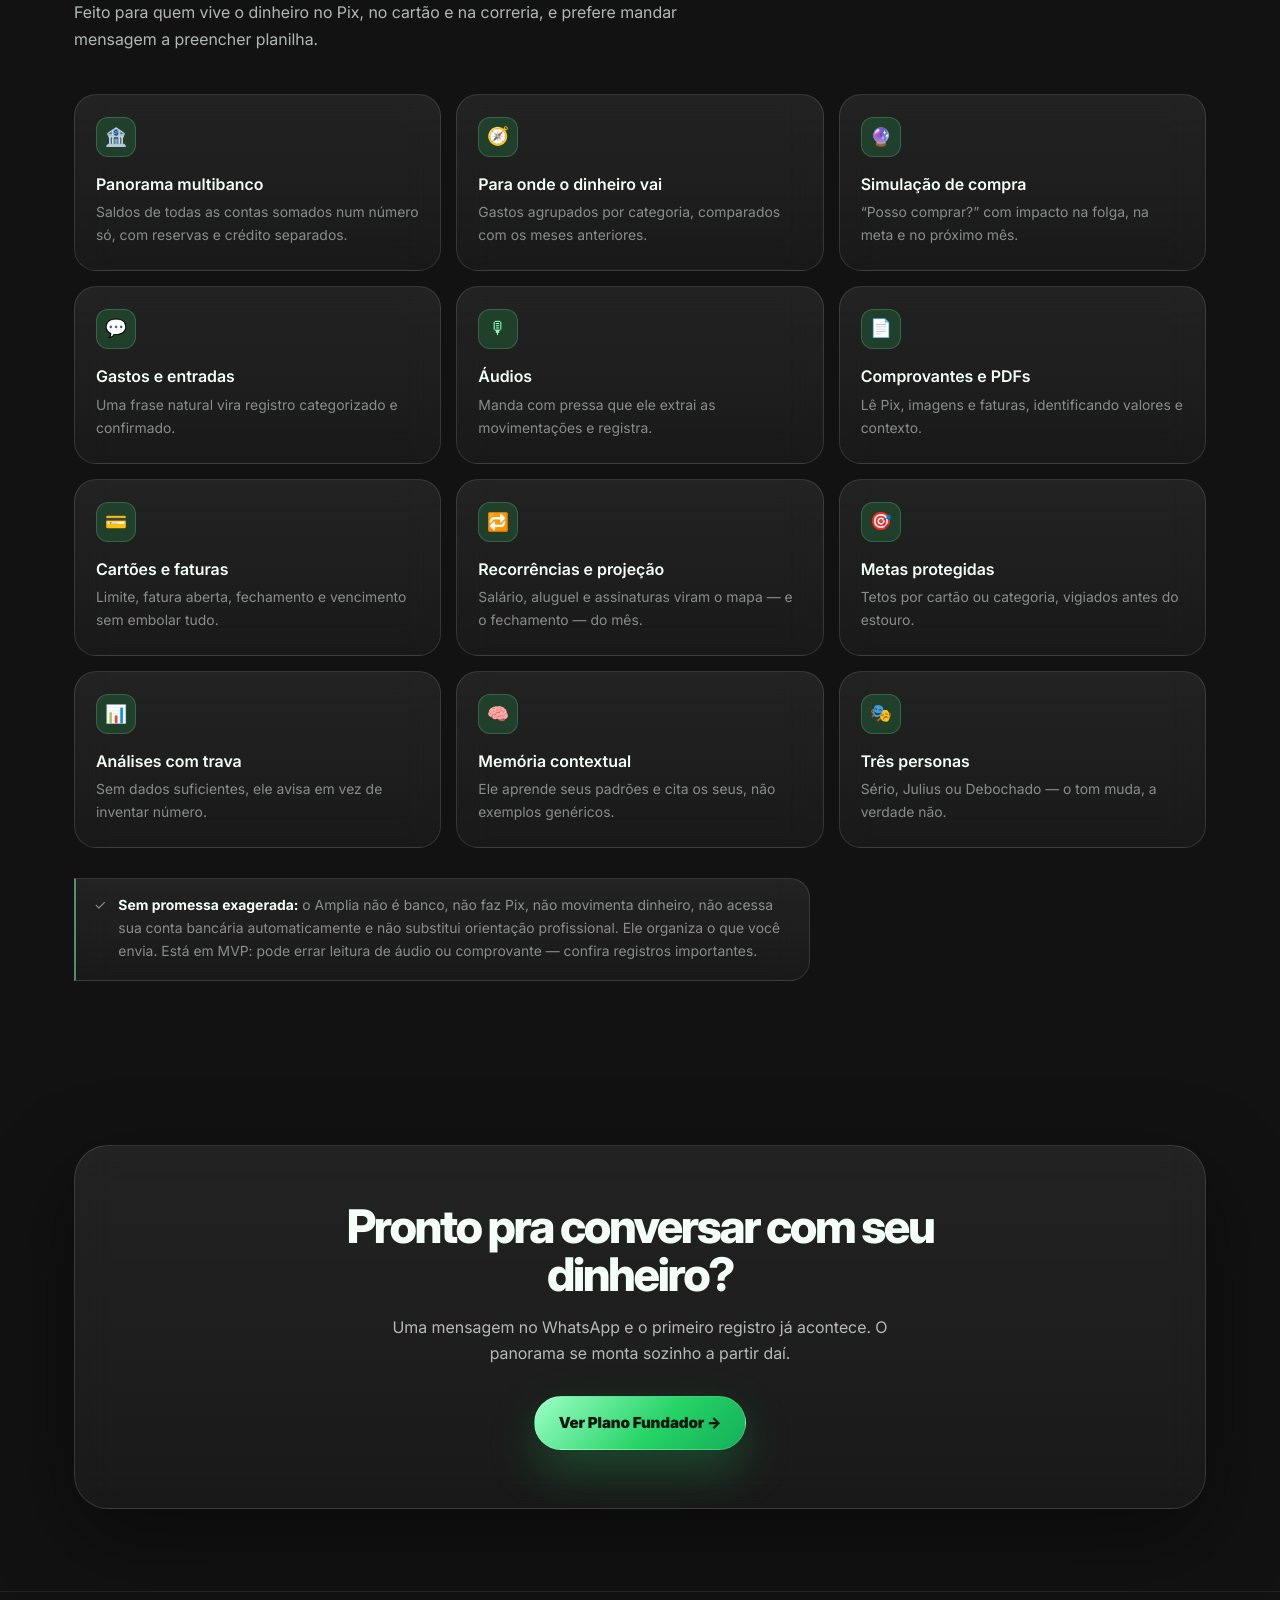
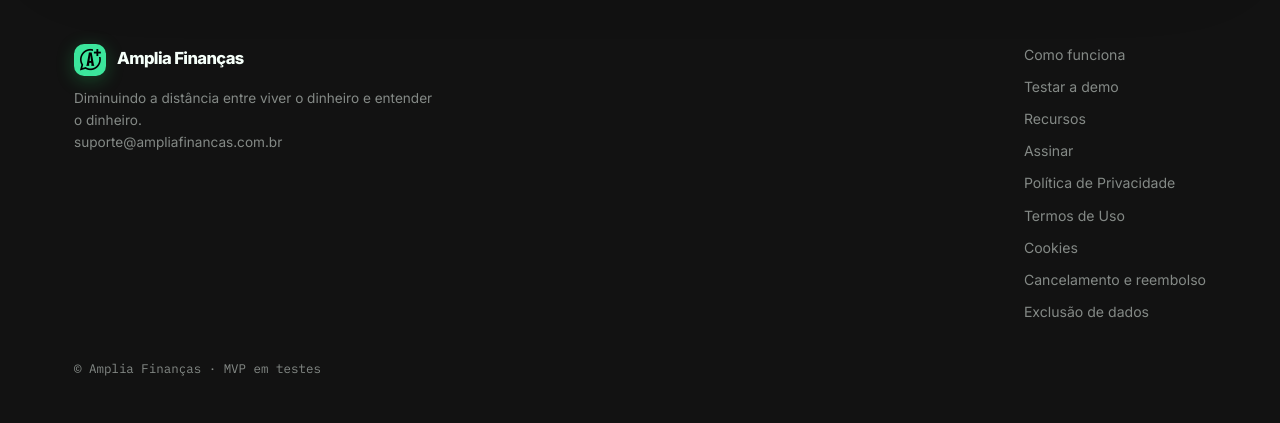
==== commit b7119a52: "Remove identificação empresarial pública da home" ====
--- a/index.html
+++ b/index.html
@@ -62,7 +62,6 @@
       },
       "image": "https://ampliafinancas.com.br/og-image.png",
       "description": "Assistente financeiro pelo WhatsApp para organização de finanças pessoais e de micro-empreendedores.",
-      "taxID": "66.749.971/0001-47",
       "address": {
         "@type": "PostalAddress",
         "addressCountry": "BR"
@@ -906,7 +905,7 @@
     <div class="foot-grid">
       <div class="foot-brand">
         <a class="brand" href="#top"><img class="logo" src="[data-uri]" alt="Logo Amplia Finanças">Amplia Finanças</a>
-        <p>Diminuindo a distância entre viver o dinheiro e entender o dinheiro.<br>CNPJ: 66.749.971/0001-47 · suporte@ampliafinancas.com.br</p>
+        <p>Diminuindo a distância entre viver o dinheiro e entender o dinheiro.<br>suporte@ampliafinancas.com.br</p>
       </div>
       <div class="foot-links">
         <a href="#tour">Como funciona</a>
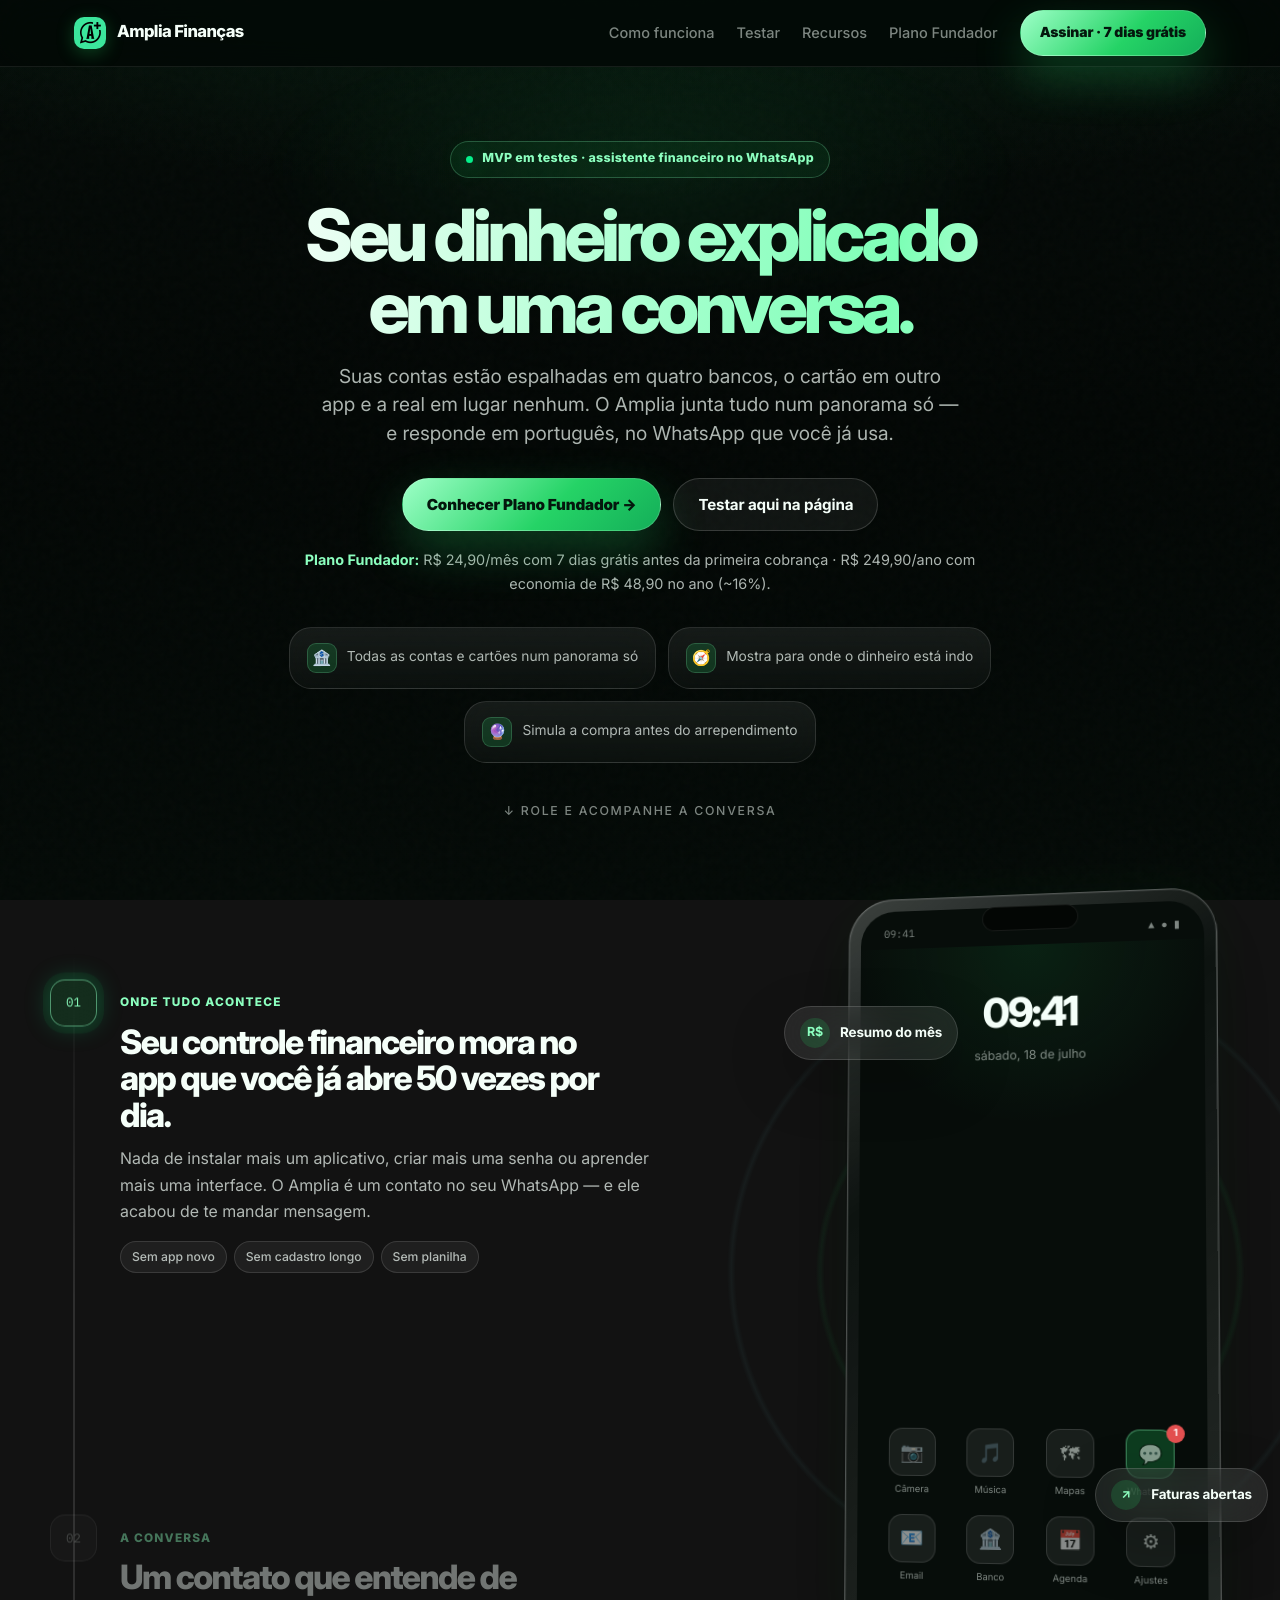
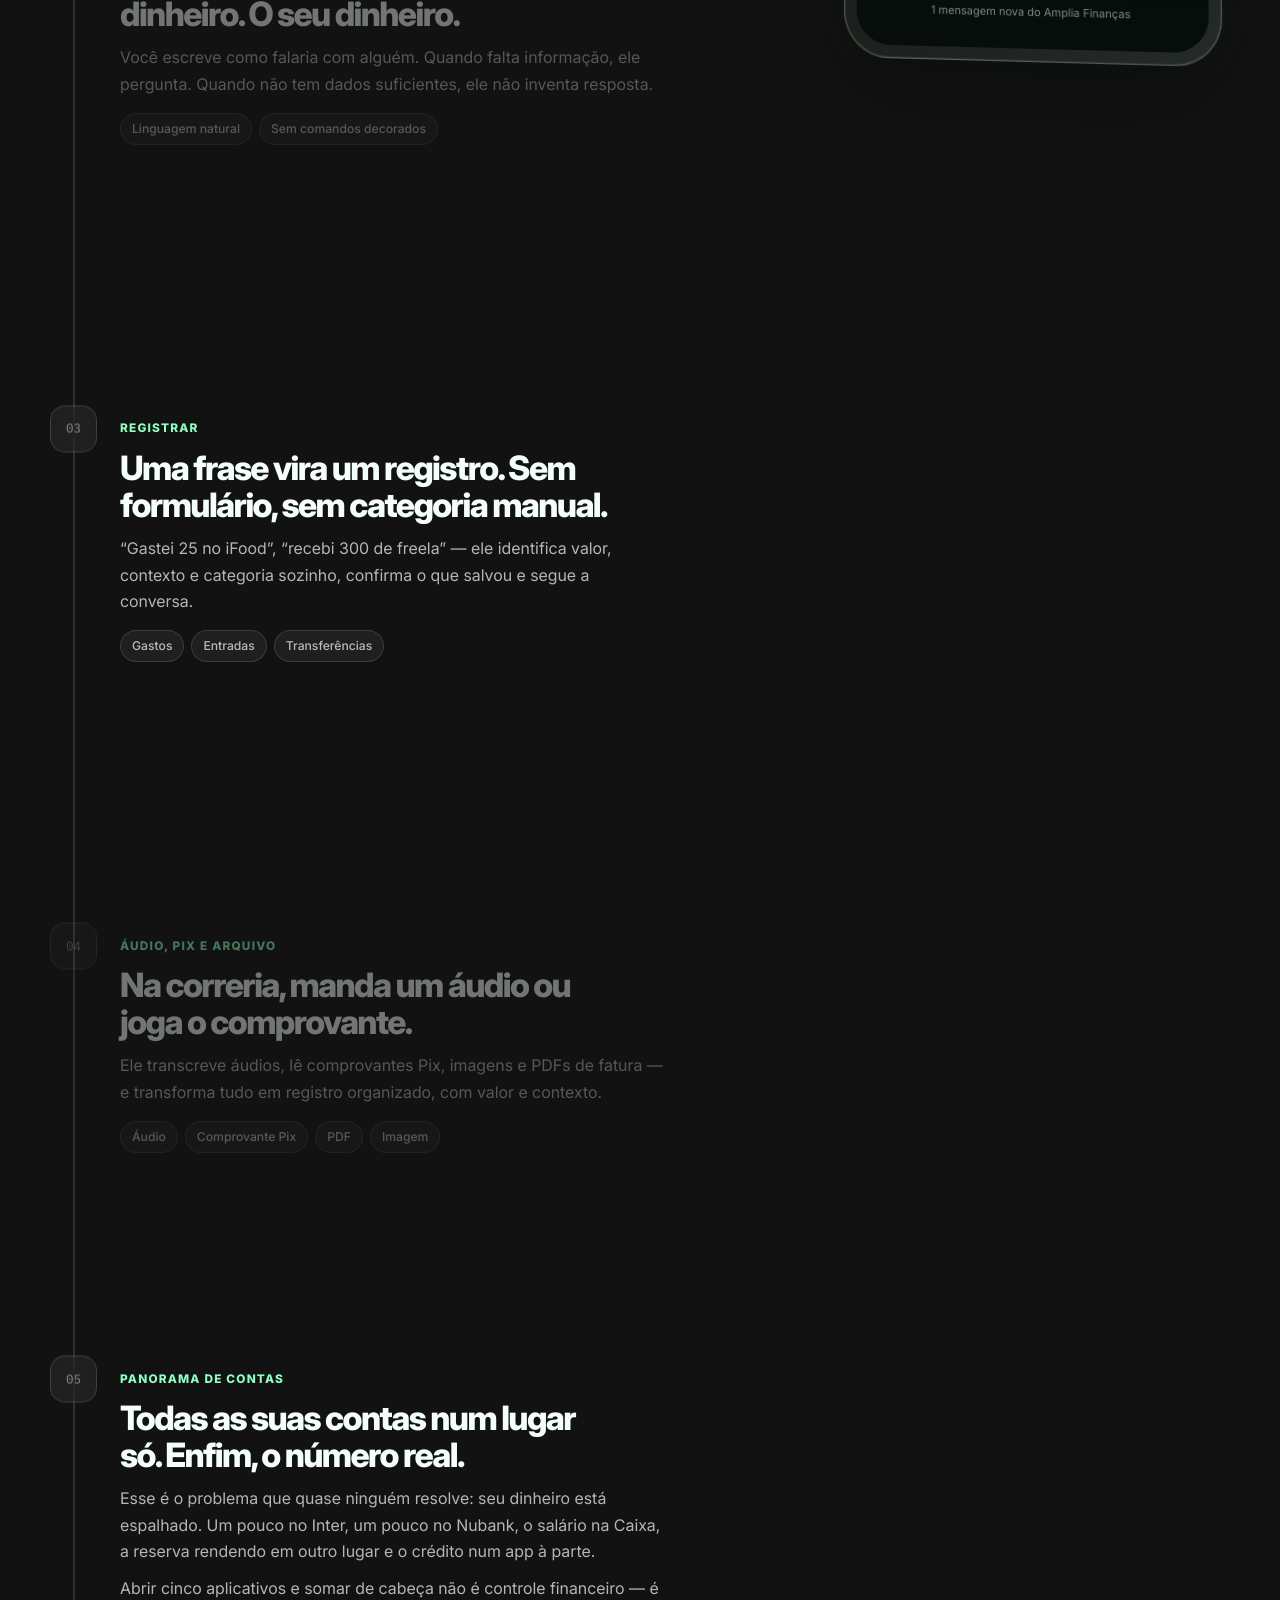
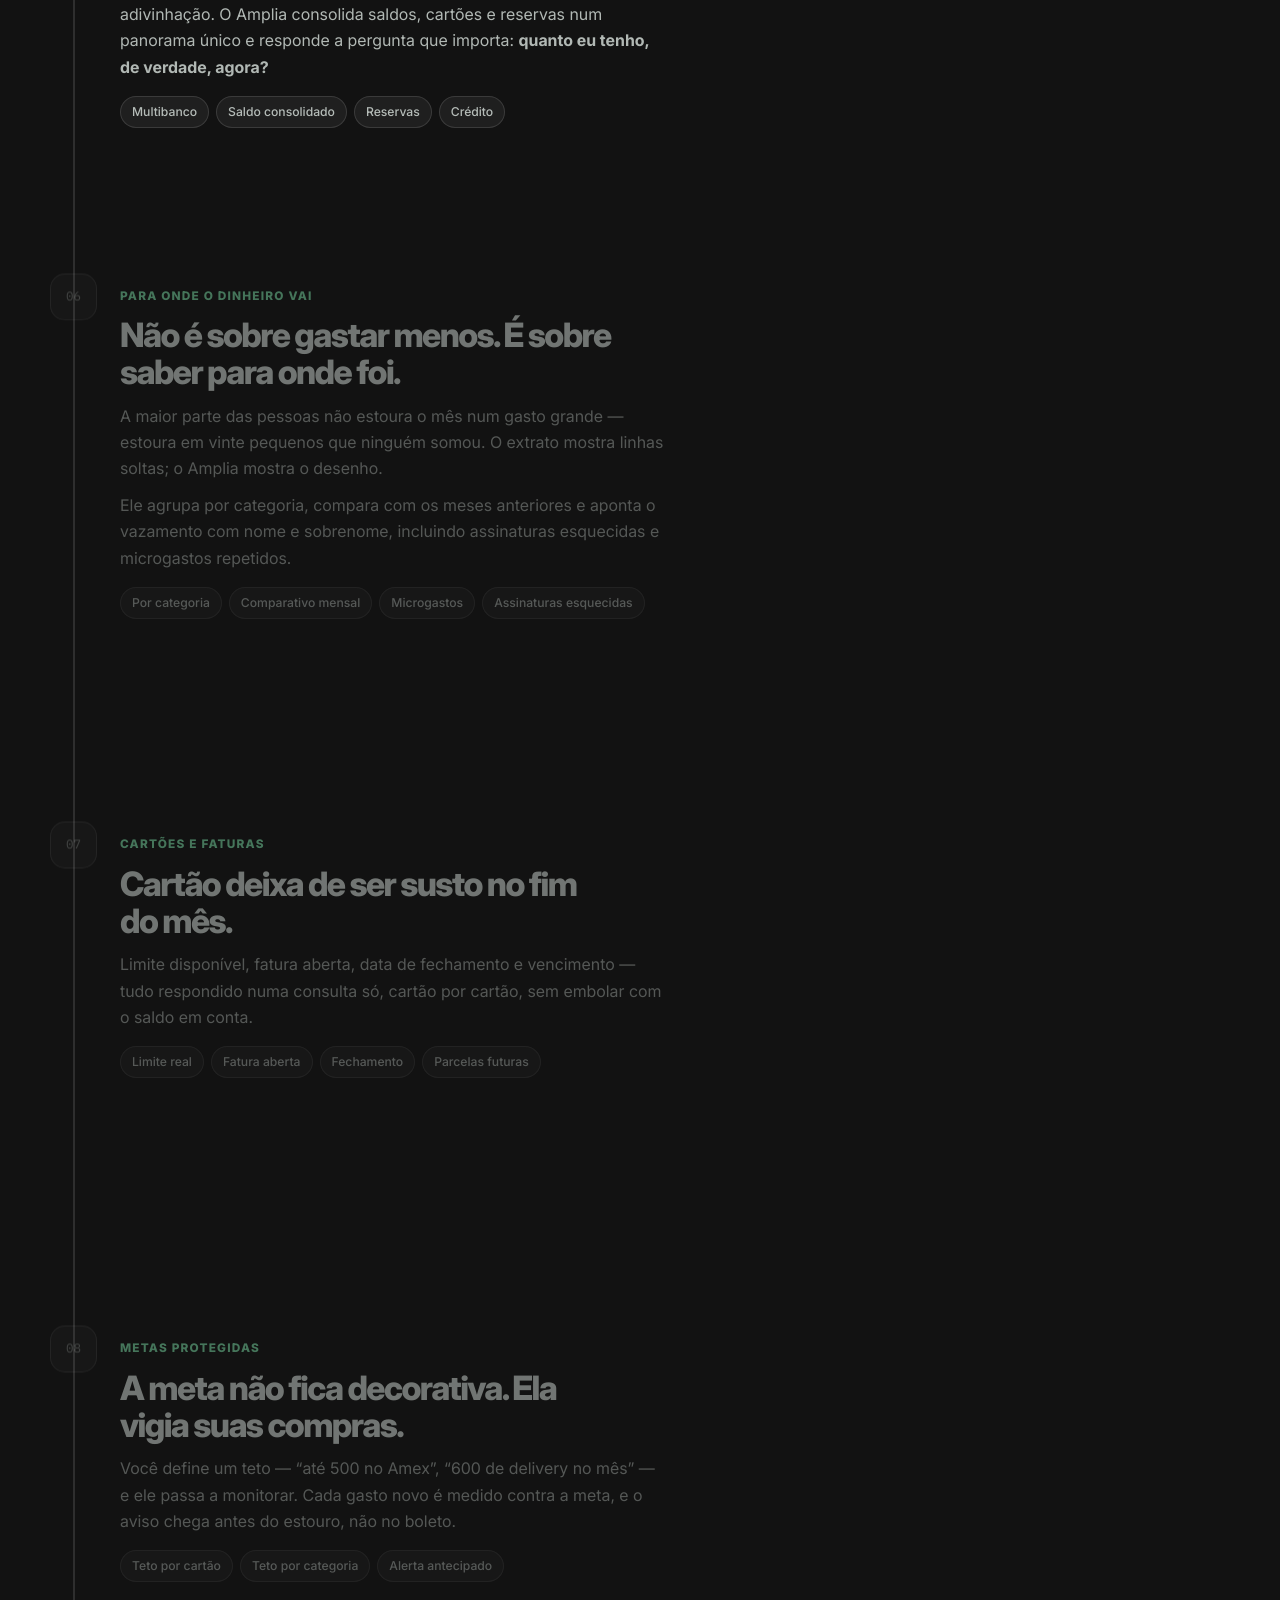
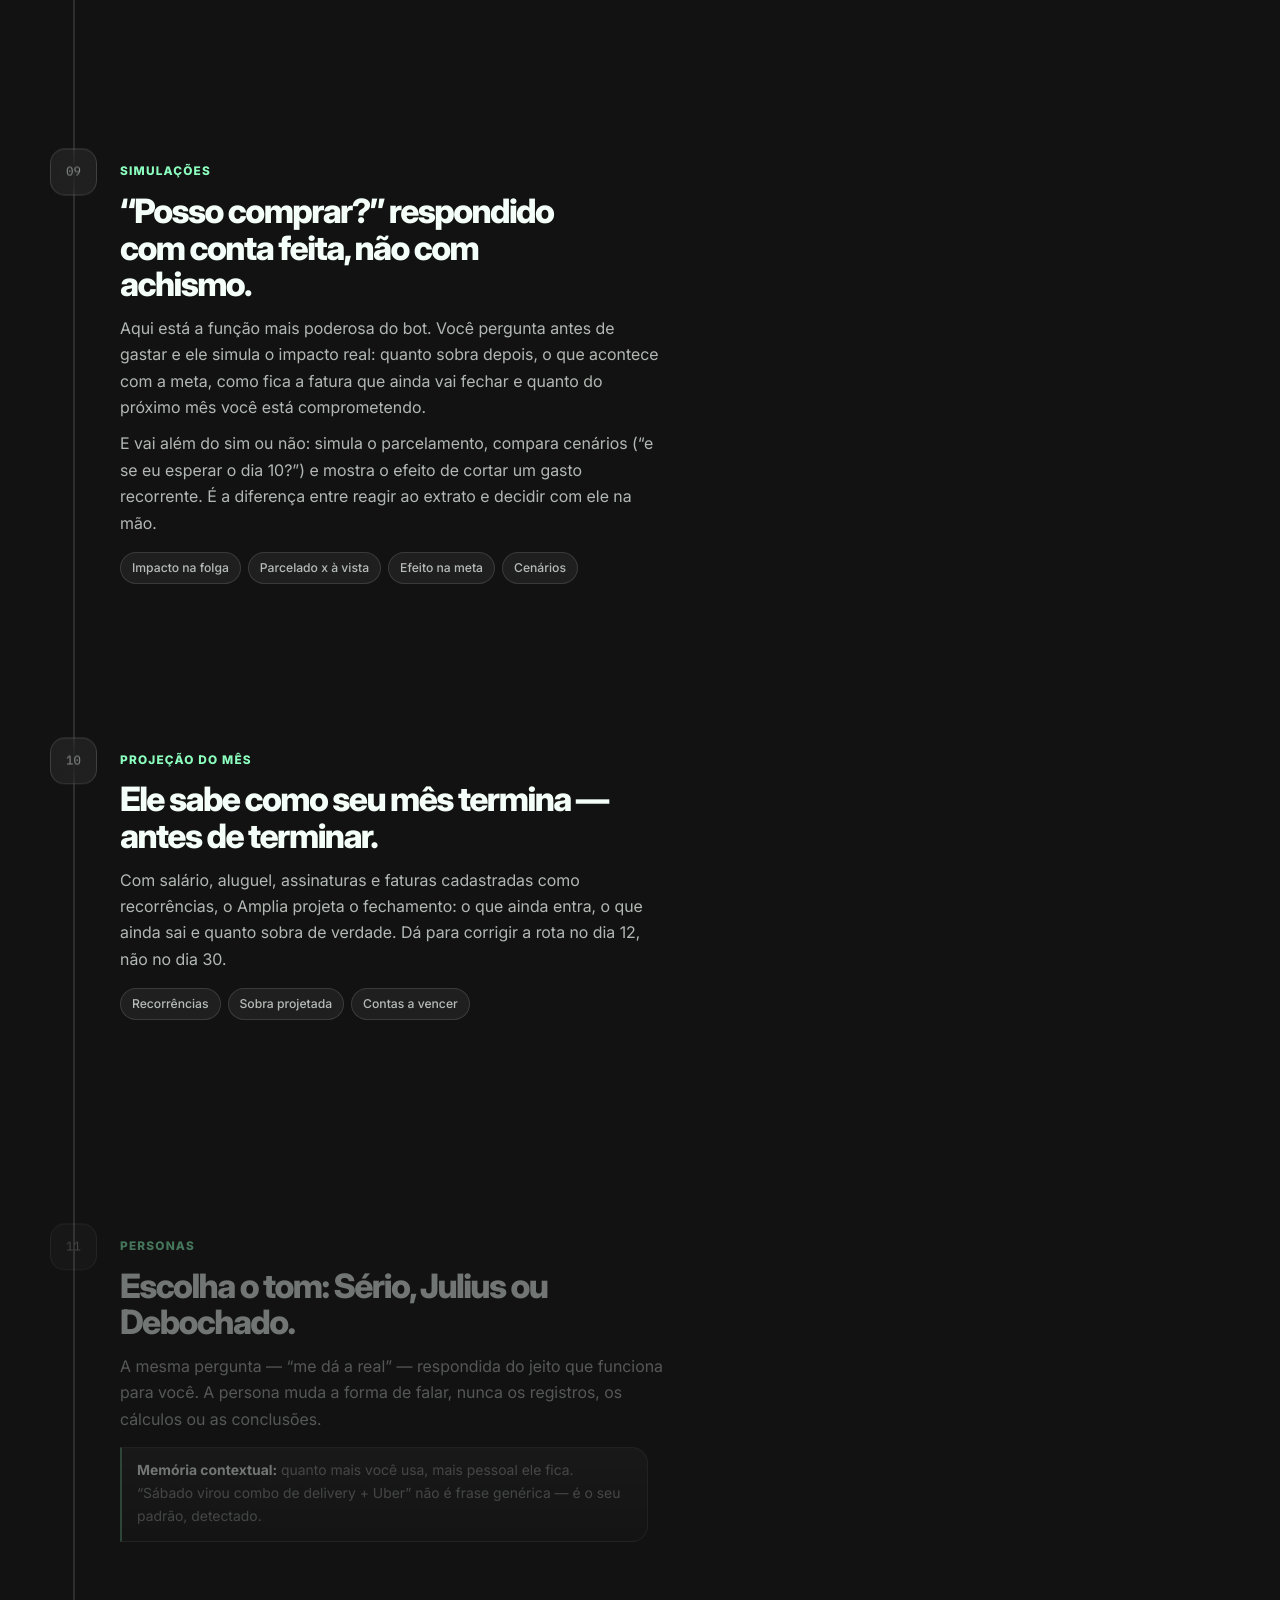
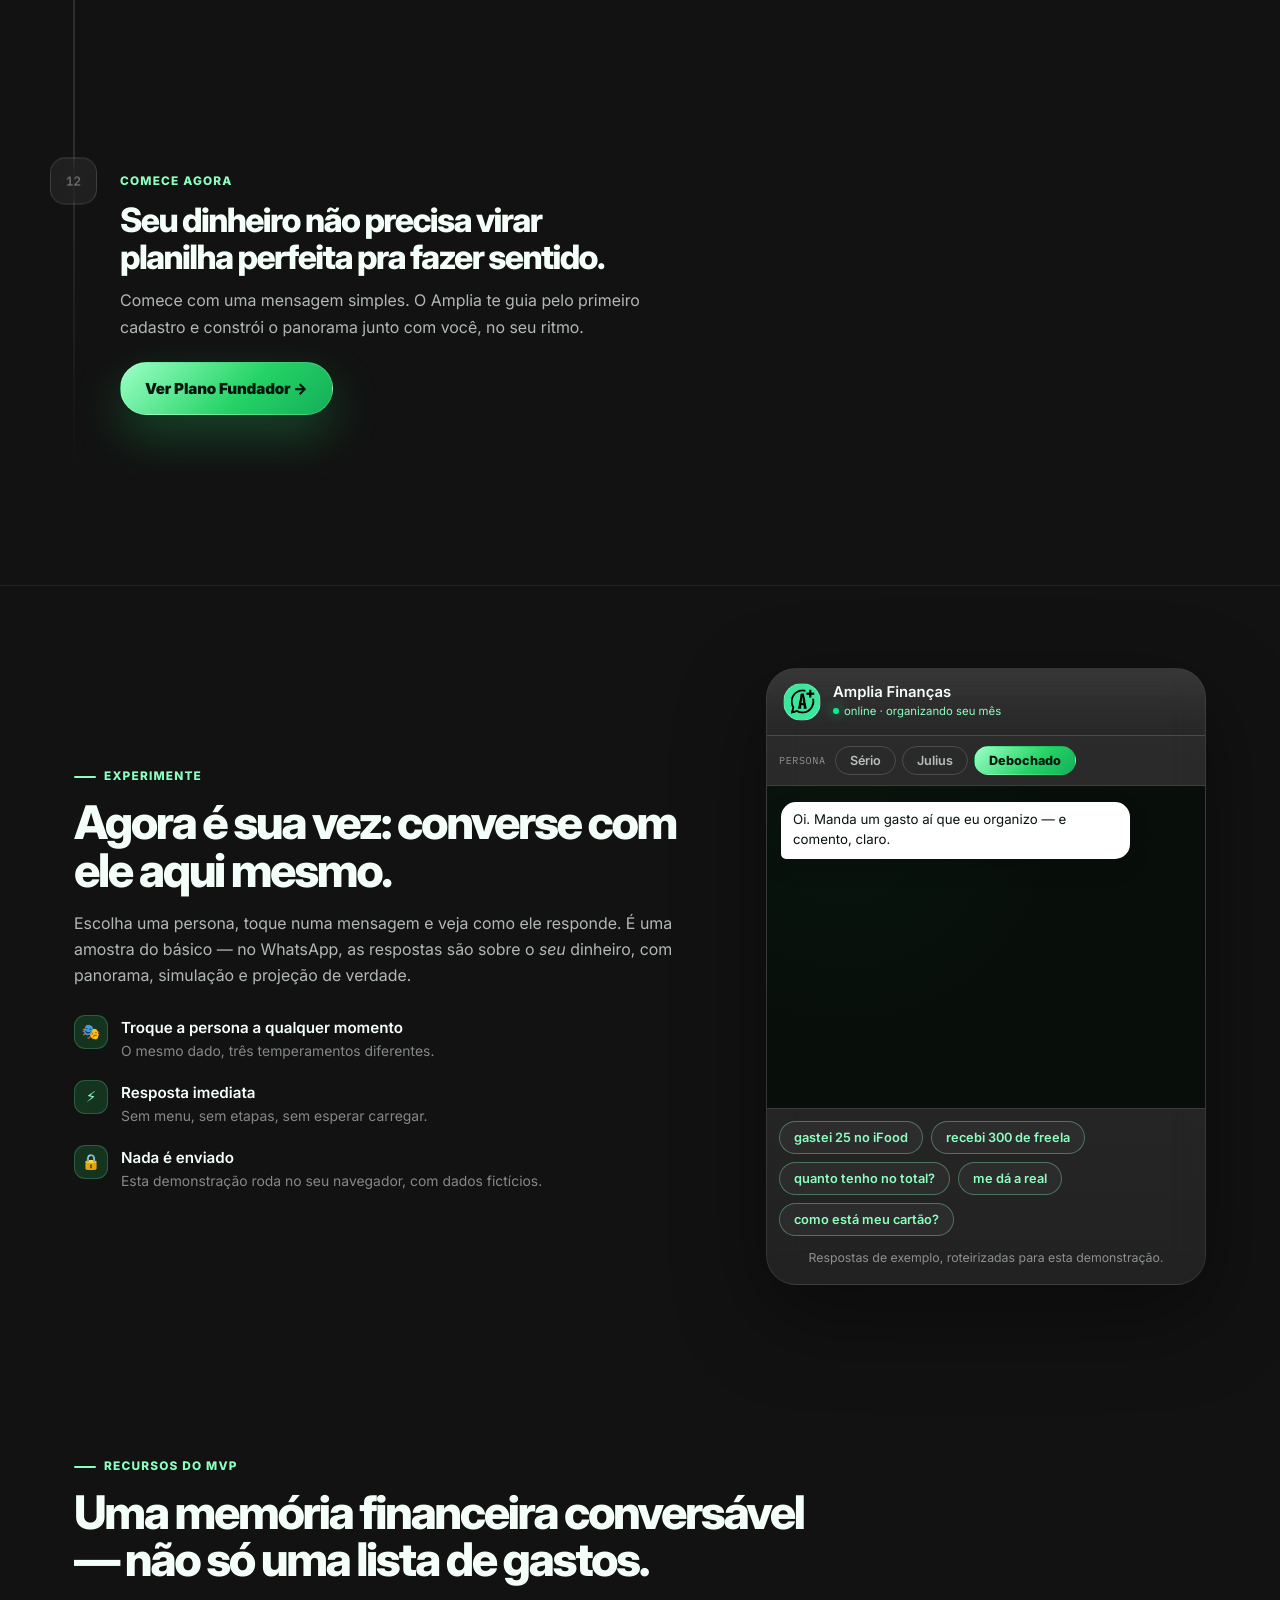
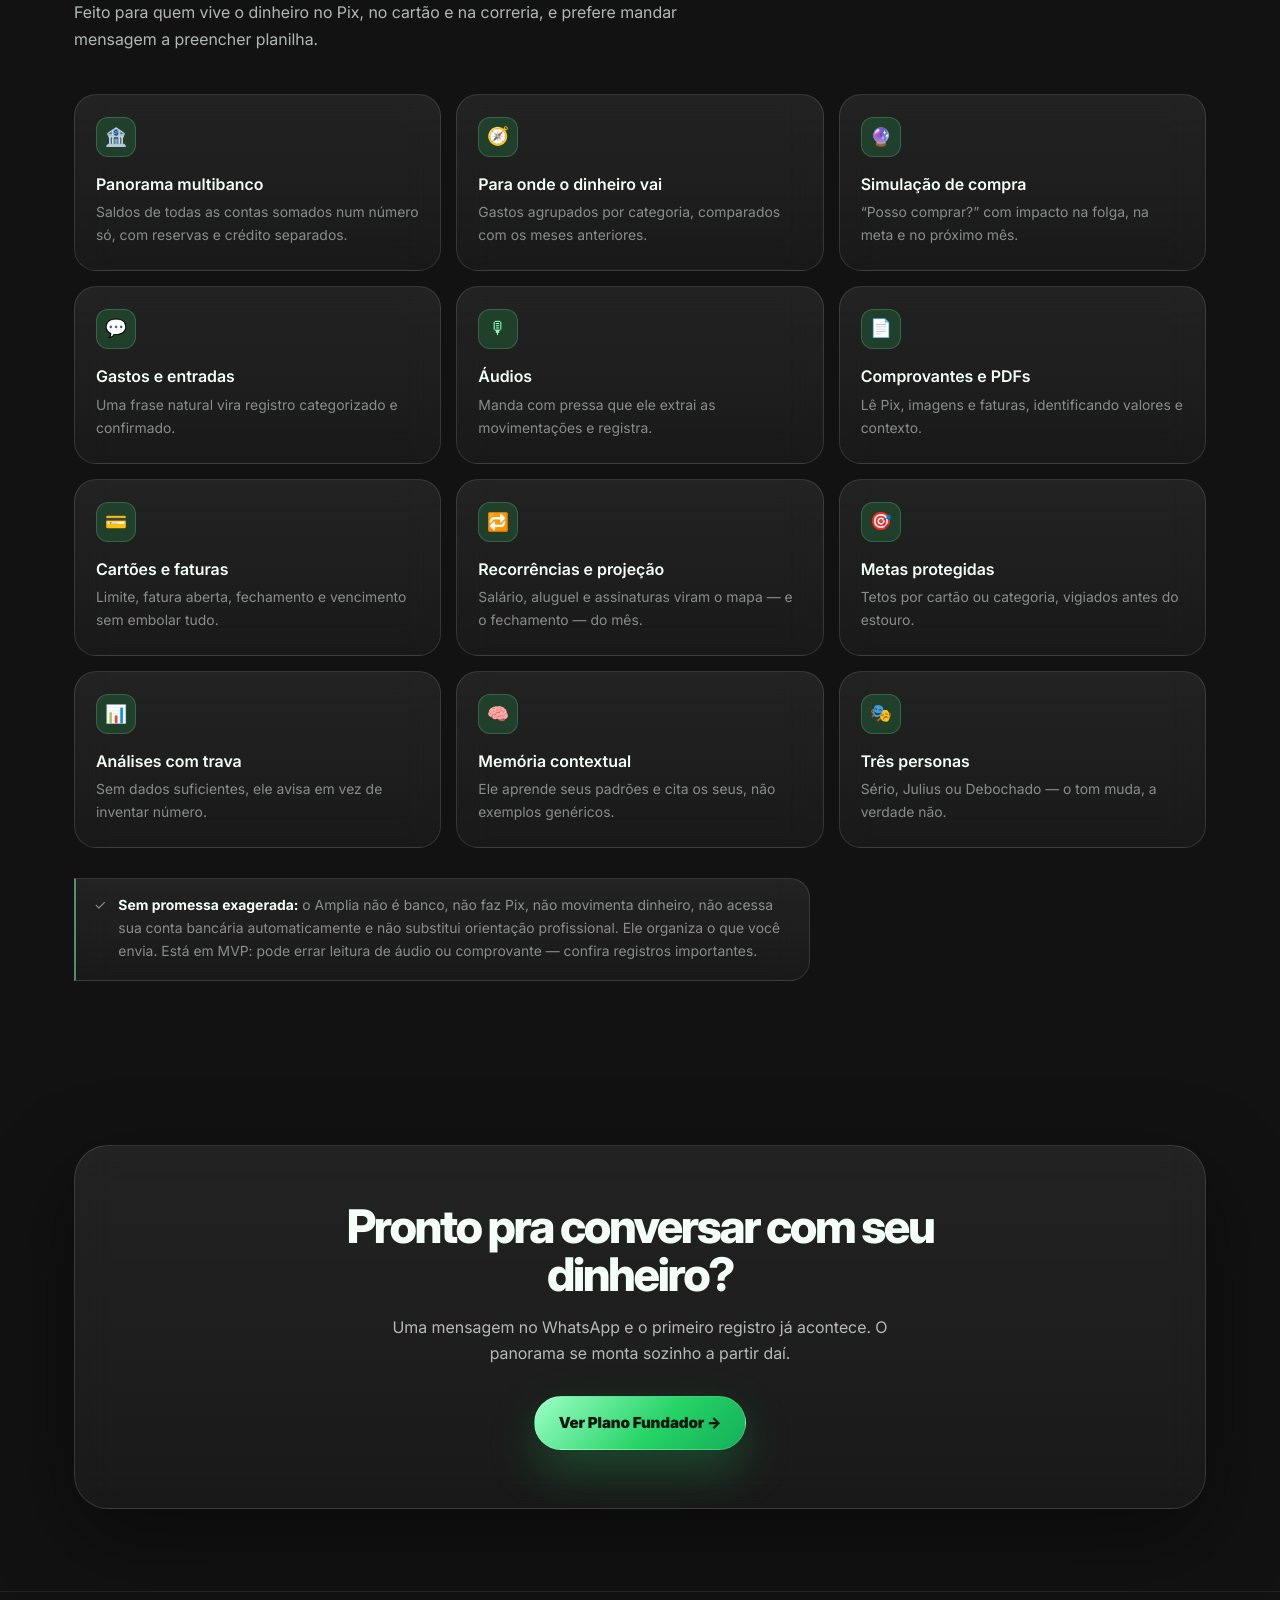
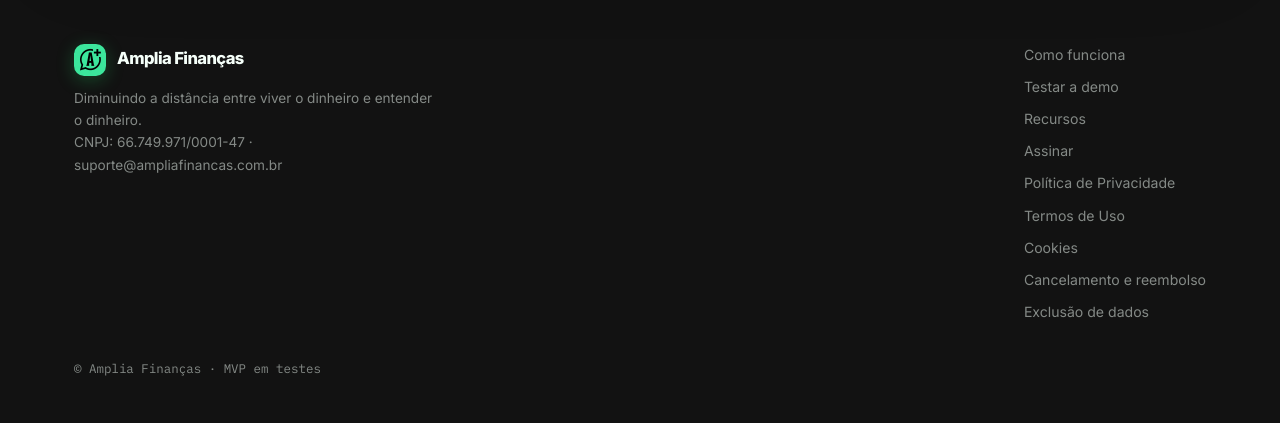
==== commit 6a4a5183: "Restaura CNPJ da Amplia na home sem identificação pessoal" ====
--- a/index.html
+++ b/index.html
@@ -54,6 +54,7 @@
       "@id": "https://ampliafinancas.com.br/#organizacao",
       "name": "Amplia Finanças",
       "url": "https://ampliafinancas.com.br/",
+      "taxID": "66.749.971/0001-47",
       "logo": {
         "@type": "ImageObject",
         "url": "https://ampliafinancas.com.br/icon-512.png",
@@ -905,7 +906,7 @@
     <div class="foot-grid">
       <div class="foot-brand">
         <a class="brand" href="#top"><img class="logo" src="[data-uri]" alt="Logo Amplia Finanças">Amplia Finanças</a>
-        <p>Diminuindo a distância entre viver o dinheiro e entender o dinheiro.<br>suporte@ampliafinancas.com.br</p>
+        <p>Diminuindo a distância entre viver o dinheiro e entender o dinheiro.<br>CNPJ: 66.749.971/0001-47 · suporte@ampliafinancas.com.br</p>
       </div>
       <div class="foot-links">
         <a href="#tour">Como funciona</a>
